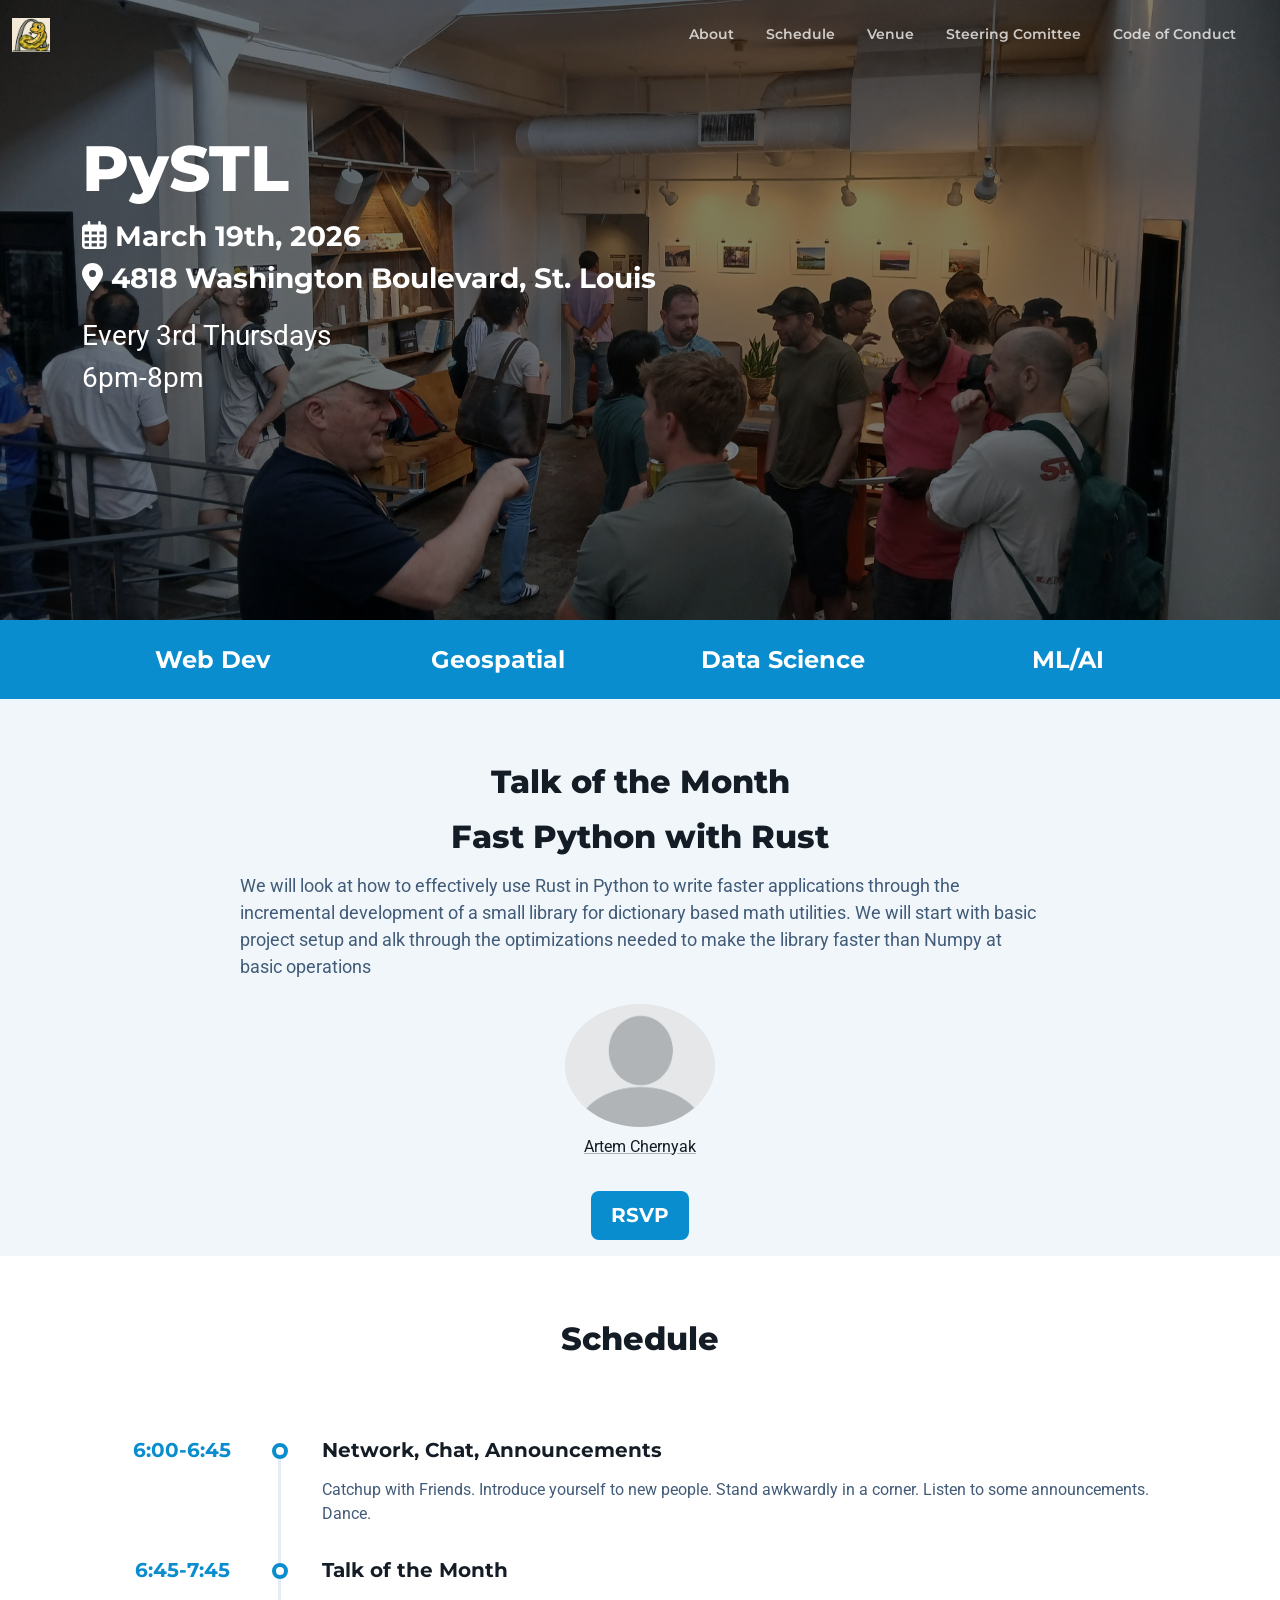
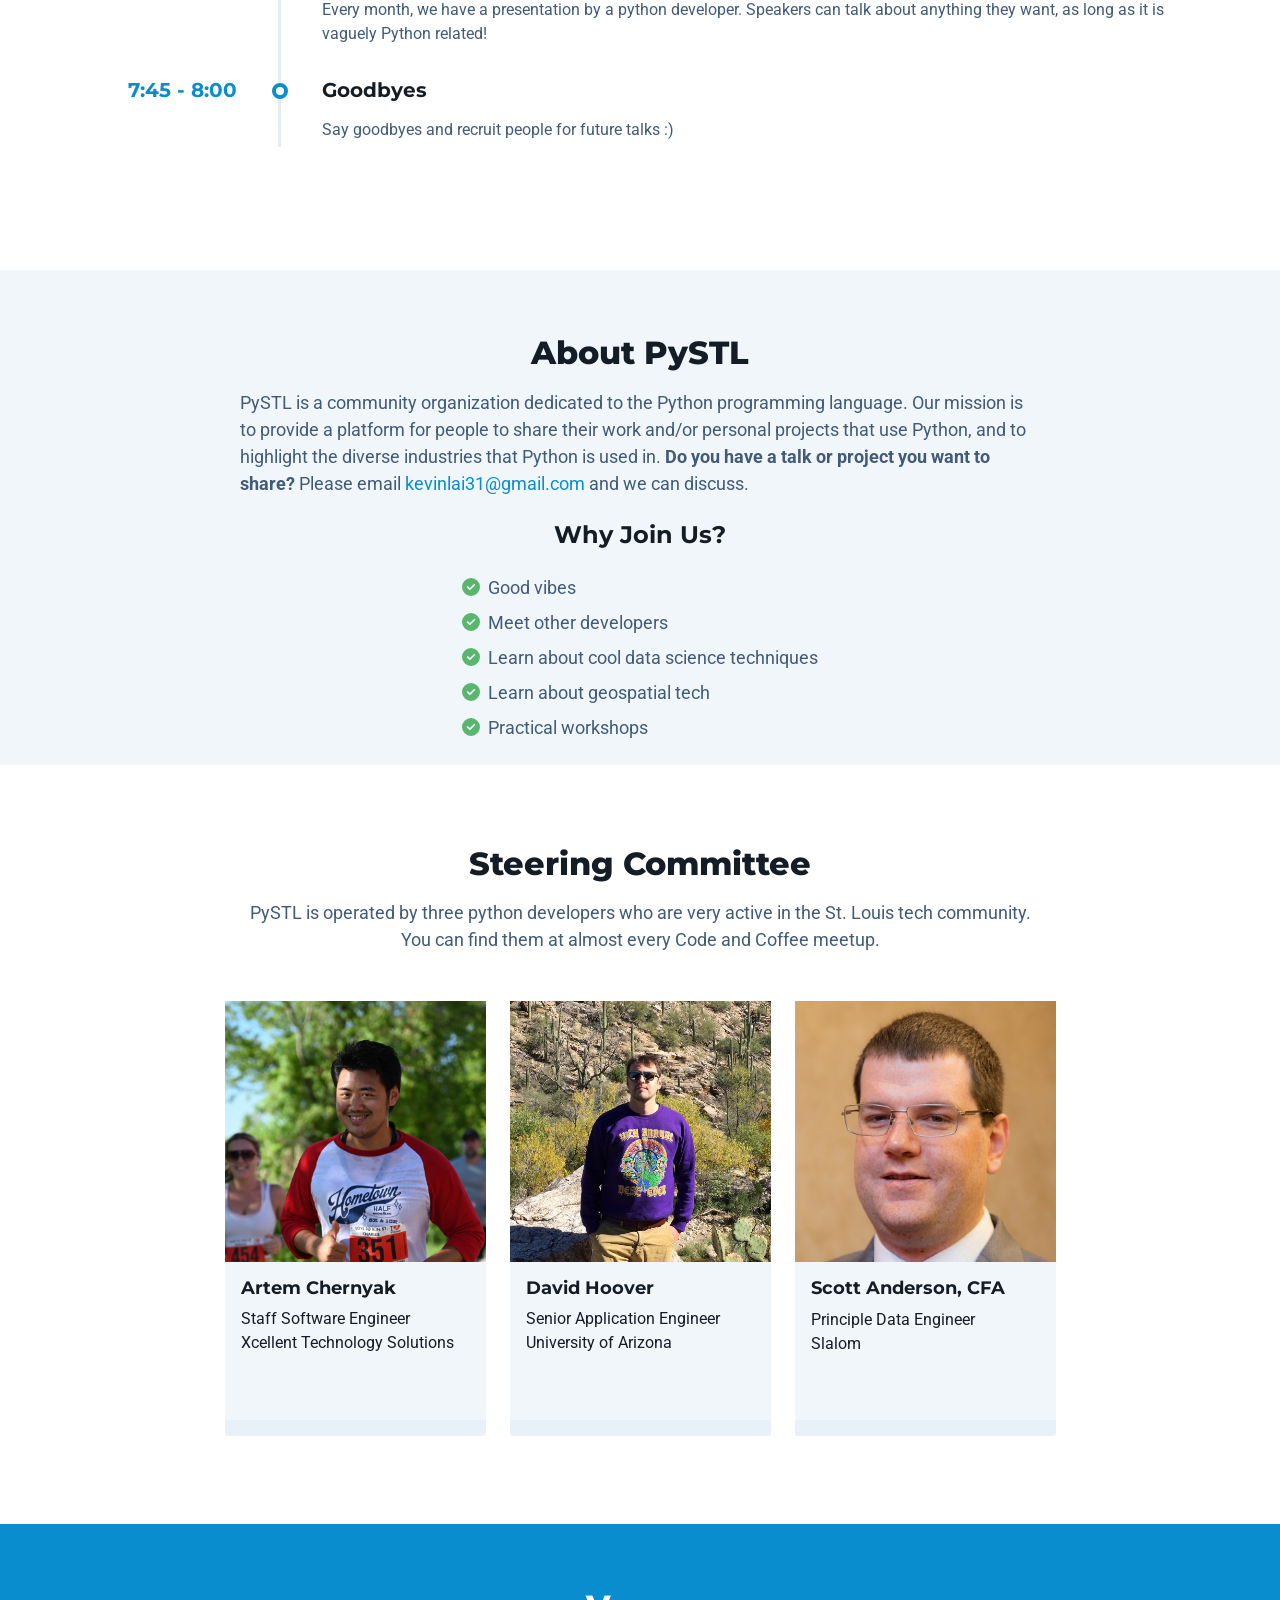
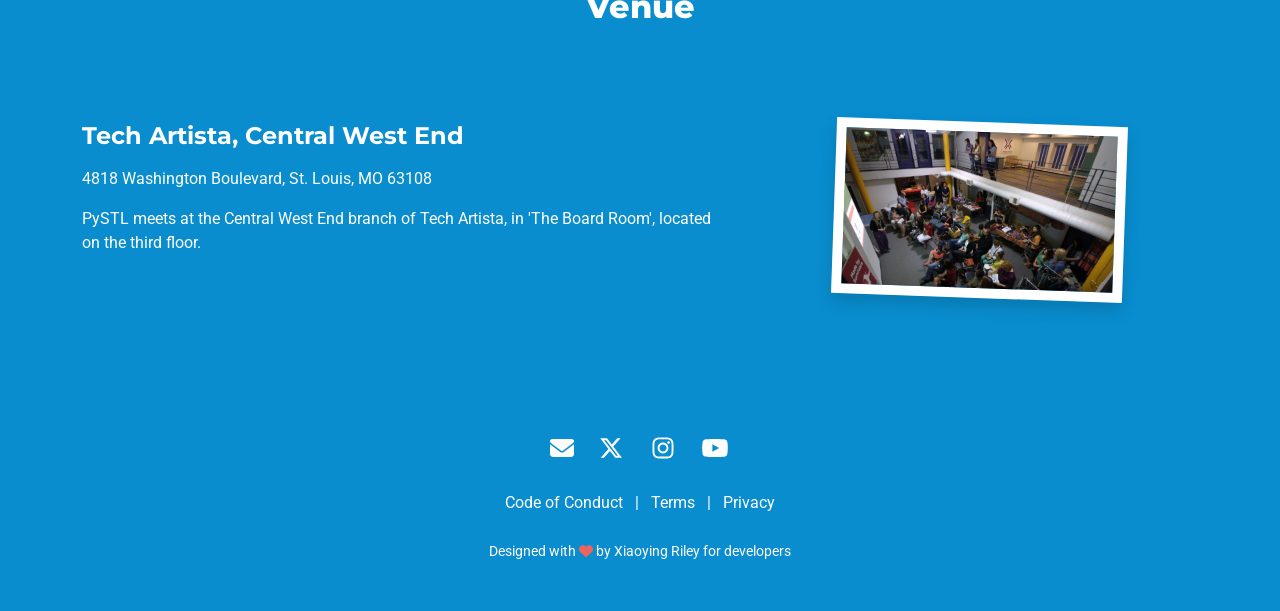
==== index.html @ 4a7fa915 "update site march 08 2026" ====
<!DOCTYPE html>
<html lang="en">

<head>
	<title>PySTL - Python Developer Meetup in St. Louis</title>

	<!-- Meta -->
	<meta charset="utf-8">
	<meta http-equiv="X-UA-Compatible" content="IE=edge">
	<meta name="viewport" content="width=device-width, initial-scale=1.0">
	<meta name="description" content="A meetup for Python Developers">
	<meta name="author" content="Kevin Lai">
	<link rel="shortcut icon" href="favicon.png">

	<!-- Google Font -->
	<link href="https://fonts.googleapis.com/css?family=Montserrat:600,700,800|Roboto:300,400,700&display=swap"
		rel="stylesheet">

	<!-- FontAwesome JS-->
	<script defer src="assets/fontawesome/js/all.min.js"></script>

	<!-- Theme CSS -->
	<link id="theme-style" rel="stylesheet" href="assets/css/theme.css">


</head>

<body>
	<header id="header" class="header fixed-top">
		<div class="branding">
			<div class="container-fluid">
				<nav class="main-nav navbar navbar-expand-lg">
					<div class="site-logo"><a class="scrollto" href="#hero-block"><img class="logo-icon"
								src="favicon.png" alt="logo"></a></div>

					<!--<div class="navbar-btn order-lg-2"><a class="btn btn-secondary" href="https://themes.3rdwavemedia.com/bootstrap-templates/startup/devconf-free-bootstrap-4-conference-template-for-tech-conferences-and-events/" target="_blank">Tickets</a></div>-->

					<button class="navbar-toggler" type="button" data-bs-toggle="collapse" data-bs-target="#navigation"
						aria-controls="navigation" aria-expanded="false" aria-label="Toggle navigation">
						<span class="navbar-toggler-icon"></span>
					</button>

					<div id="navigation" class="navbar-collapse collapse  justify-content-lg-end me-lg-3">
						<ul class="nav navbar-nav">
							<li class="nav-item"><a class="nav-link scrollto" href=	"#about-section">About</a></li>
							<li class="nav-item"><a class="nav-link scrollto" href="#schedule-section">Schedule</a></li>
							<!--<li class="nav-item"><a class="nav-link" href="./previous-talks.html">Previous Talks</a></li> -->
							<li class="nav-item"><a class="nav-link scrollto" href="#venue-section">Venue</a></li>

							<li class="nav-item"><a class="nav-link scrollto"
									href="#steering-committee-section">Steering Comittee</a></li>
							<li class="nav-item"><a class="nav-link" href="./code-of-conduct.html">Code of Conduct</a></li>
						</ul><!--//nav-->
					</div><!--//navabr-collapse-->

				</nav><!--//main-nav-->

			</div><!--//container-->
		</div><!--//branding-->
	</header><!--//header-->

	<div id="hero-block" class="hero-block">
		<div id="hero-carousel" class="hero-carousel carousel slide carousel-fade" data-ride="carousel">
			<div class="carousel-inner">
				<div class="carousel-item-1 carousel-item active">
				</div>
				<div class="carousel-item-2 carousel-item">
				</div>
				<div class="carousel-item-3 carousel-item">
				</div>
			</div>
		</div>
		<script>
			document.addEventListener("DOMContentLoaded", function () {
				function updateActiveCarouselItem() {
					var carouselItem1 = document.querySelector('#hero-carousel .carousel-item-1');
					var carouselItem2 = document.querySelector('#hero-carousel .carousel-item-2');
					var carouselItem3 = document.querySelector('#hero-carousel .carousel-item-3');

					if (window.innerWidth <= 767) {
						// On mobile, set item 2 as active and hide others
						carouselItem1.classList.remove('active');
						carouselItem2.classList.add('active');
						carouselItem3.classList.remove('active');
					} else {
						// On larger screens, set item 1 as active
						carouselItem1.classList.add('active');
						carouselItem2.classList.remove('active');
						carouselItem3.classList.remove('active');
					}
				}

				// Initialize the active item on page load
				updateActiveCarouselItem();

				// Update active item when the window is resized
				window.addEventListener('resize', function () {
					updateActiveCarouselItem();
				});
			});
		</script>
		<div class="hero-block-mask"></div>
		<div class="container">
			<div class="hero-text-block">
				<h1 class="hero-heading mb-2">PySTL</h1>
				<div class="hero-meta mb-3"><i class="far fa-calendar-alt me-2"></i>March 19th, 2026<br /><i
						class="fas fa-map-marker-alt"></i> <a style="color: white;" href="https://www.google.com/maps?q=4818+Washington+Boulevard,+St.+Louis" target="_blank">4818 Washington Boulevard, St. Louis</a></div>
				<div class="hero-intro mb-4">Every 3rd Thursdays<br>6pm-8pm</div>
				<!-- <div class="hero-cta"><a class="btn btn-primary btn-lg" href="https://themes.3rdwavemedia.com/bootstrap-templates/startup/devconf-free-bootstrap-4-conference-template-for-tech-conferences-and-events/" target="_blank">Get Tickets</a></div> -->

			</div><!--//hero-text-block-->
		</div><!--//container-->

	</div><!--//hero-block-->

	<div class="stats-block theme-bg-primary text-white py-4 text-center">
		<div class="container">
			<div class="row">
				<div class="col-6 col-md-3 text-sm">
					<div class="item">
						<div class="number" style="font-size:x-large">Web Dev</div>
					</div><!--//item-->
				</div><!--//col-->
				<div class="col-6 col-md-3">
					<div class="item">
						<div class="number" style="font-size:x-large">Geospatial</div>
					</div><!--//item-->
				</div><!--//col-->
				<div class="col-6 col-md-3">
					<div class="item">
						<div class="number" style="font-size:x-large">Data Science</div>
					</div><!--//item-->
				</div><!--//col-->
				<div class="col-6 col-md-3">
					<div class="item">
						<div class="number" style="font-size:x-large">ML/AI</div>
					</div><!--//item-->
				</div><!--//col-->
			</div>
		</div><!--//container-->
	</div><!--//stats-block-->

	<section id="talk-section" class="about-section section theme-bg-light">
		<div class="container">
			<h4 class="section-heading text-center mb-3">Talk of the Month</h4>
			<h3 class="section-heading text-center mb-3">Fast Python with Rust</h3>

			<div class="section-intro single-col-max mx-auto mb-4">
				We will look at how to effectively use Rust in Python to write faster applications through the incremental development of a small library for dictionary based math utilities. We will start with basic project setup and alk through the optimizations needed to make the library faster than Numpy at basic operations
			</div>
			<div class="benefits-list text-center mb-3">
				<div class="profile">
					<a href="#modal-speaker-1" data-bs-toggle="modal" data-bs-target="#modal-speaker-1">
						<img class="profile-image rounded-circle mb-2" src="assets/images/speakers/no_picture.png"
							alt="" style="width: 150px; height: auto;">
						<div class="name"><a class="theme-link" href="#modal-speaker-1" data-bs-toggle="modal"
								data-bs-target="#modal-speaker-1">Artem Chernyak</a>
						</div>
				</div>
			</div><!--//benefits-list-->

		</div><!--//container-->
		<div class="speakers-cta text-center py-3"><a class="btn btn-primary btn-lg"
				href="https://www.meetup.com/meetup-group-wloqgdon/events/313705609/"
				target="_blank">RSVP</a>
		</div>
		<div style="display:none" class="media-block theme-bg-primary py-5">
			<div class="container">
				<h4 class="text-white text-center mb-3">Previously</h4>
				<div class="section-intro text-center single-col-max mx-auto text-white mb-5">Conference videos and
					images from previous years is a great way to show people what to expect at the conference and entice
					them to join. You can host more media content on YouTube, Flickr or Instagram and link out to them
					in this section.</div>
				<div class="row gx-md-5">
					<div class="col-12 col-md-6 mb-3">
						<div class="ratio ratio-16x9">
							<iframe src="https://www.youtube.com/embed/stjniziaxy4"
								allow="accelerometer; autoplay; encrypted-media; gyroscope; picture-in-picture"
								allowfullscreen></iframe>
						</div><!--//embed-responsive -->
					</div><!--//col-->
					<div class="col-12 col-md-6 mb-md-5">
						<div class="ratio ratio-16x9">
							<iframe src="https://www.youtube.com/embed/NPYqnGNO_zw"
								allow="accelerometer; autoplay; encrypted-media; gyroscope; picture-in-picture"
								allowfullscreen></iframe>
						</div><!--//embed-responsive -->
					</div><!--//col-->
				</div><!--//row-->
			</div><!--//container-->
		</div><!--//media-block-->
	</section><!--//about-section-->

	<section id="schedule-section" class="schedule-section section">
		<div class="container">
			<h3 class="section-heading text-center mb-5">Schedule</h3>

			<!-- Nav tabs -->
			<ul style="display:none" class="schedule-nav nav nav-pills nav-fill" id="myTab" role="tablist">
				<li class="nav-item me-2">
					<a class="nav-link active" id="tab-1" data-bs-toggle="tab" href="#tab-1-content" role="tab"
						aria-controls="tab-1-content" aria-selected="true">
						<span class="heading">Day 1</span>
						<span class="meta">(Wed 12, Oct)</span>
					</a>
				</li>
				<li class="nav-item me-2">
					<a class="nav-link" id="tab-2" data-bs-toggle="tab" href="#tab-2-content" role="tab"
						aria-controls="tab-2-content" aria-selected="false">
						<span class="heading">Day 2</span>
						<span class="meta">(Thu 13, Oct)</span>
					</a>
				</li>
				<li class="nav-item">
					<a class="nav-link" id="tab-3" data-bs-toggle="tab" href="#tab-3-content" role="tab"
						aria-controls="tab-3-content" aria-selected="false">
						<span class="heading">Day 3</span>
						<span class="meta">(Fri 14, Oct)</span>
					</a>
				</li>
			</ul>

			<!-- Tab panes -->
			<div class="schedule-tab-content tab-content">
				<div class="tab-pane active" id="tab-1-content" role="tabpanel" aria-labelledby="tab-1">
					<div class="item item-talk">
						<div class="meta">
							<h4 class="time mb-3">6:00-6:45</h4>

						</div><!--//meta-->
						<div class="content">
							<h3 class="title mb-3">Network, Chat, Announcements</h3>
							<div class="desc">Catchup with Friends. Introduce yourself to new people. Stand awkwardly in
								a corner. Listen to some announcements. Dance.</div>
						</div><!--//content-->
					</div><!--//item-->
					<div class="item item-talk">
						<div class="meta">
							<h4 class="time mb-3">6:45-7:45</h4>



						</div><!--//meta-->
						<div class="content">
							<h3 class="title mb-3">Talk of the Month</h3>
							<p>
								Every month, we have a presentation by a python developer. Speakers can talk about
								anything they want, as long as it is vaguely Python related!
							</p>
							<div class="desc">
							</div>
						</div><!--//content-->
					</div><!--//item-->

					<div class="item item-other">
						<div class="meta">
							<h4 class="time mb-3">7:45 - 8:00</h4>
						</div><!--//meta-->
						<div class="content">
							<h3 class="title mb-3">Goodbyes</h3>
							<!--<div class="location mb-3"><i class="fas fa-map-marker-alt me-2"></i>Room A5</div> -->
							Say goodbyes and recruit people for future talks :)
							<div class="desc"></div>
						</div><!--//content-->
					</div><!--//item-->
					<div style="display:none" class="item item-talk">
						<div class="meta">
							<h4 class="time mb-3">10:30 - 11:00</h4>
							<div class="profile">
								<a href="#modal-speaker-1" data-bs-toggle="modal" data-bs-target="#modal-speaker-1"><img
										class="profile-image rounded-circle  mb-2"
										src="assets/images/speakers/speaker-3.jpg" alt=""></a>
								<div class="name"><a class="theme-link" href="#modal-speaker-1" data-bs-toggle="modal"
										data-bs-target="#modal-speaker-1">Tim Doe</a></div>
							</div><!--//profile-->
						</div><!--//meta-->
						<div class="content">
							<h3 class="title mb-3">Progressive Web Apps with React.js</h3>
							<div class="location mb-3"><i class="fas fa-map-marker-alt me-2"></i>Conference Room A</div>
							<div class="desc">Talk's summary goes here. <strong>You can hook up the speaker profile
									image/name on the left with his or her bio modal window</strong>. Lorem ipsum dolor
								sit amet, consectetur adipiscing elit. Fusce quis ornare nibh, pulvinar posuere justo.
								Aenean laoreet nunc a eleifend lacinia. Phasellus dignissim augue at consectetur
								ullamcorper. </div>
						</div><!--//content-->
					</div><!--//item-->


				</div><!--//tab-1-content-->

			</div><!--//container-->
	</section><!--//schedule-section-->
	<section id="about-section" class="about-section section theme-bg-light">
		<div class="container">
			<h3 class="section-heading text-center mb-3">About PySTL</h3>
			<div class="section-intro single-col-max mx-auto mb-4">
				PySTL is a community organization dedicated to the Python programming language. Our mission is to
				provide a platform for people to share their work and/or personal projects that use Python, and to
				highlight the diverse industries that Python is used in.
				<strong>Do you have a talk or project you want to share?</strong>
				Please email <a href="kevinlai31@gmail.com">kevinlai31@gmail.com</a> and we can discuss.
			</div>
			<div class="benefits-list text-center mb-3">
				<h4 class="text-center mb-4">Why Join Us?</h4>
				<ul class="list-unstyled text-start d-inline-block">
					<li><i class="fas fa-check-circle me-2"></i>Good vibes</li>
					<li><i class="fas fa-check-circle me-2"></i>Meet other developers</li>
					<li><i class="fas fa-check-circle me-2"></i>Learn about cool data science techniques</li>
					<li><i class="fas fa-check-circle me-2"></i>Learn about geospatial tech</li>
					<li><i class="fas fa-check-circle me-2"></i>Practical workshops</li>
				</ul>
			</div><!--//benefits-list-->
		</div><!--//container-->

		<div style="display:none" class="media-block theme-bg-primary py-5">
			<div class="container">
				<h4 class="text-white text-center mb-3">Previously</h4>
				<div class="section-intro text-center single-col-max mx-auto text-white mb-5">Conference videos and
					images from previous years is a great way to show people what to expect at the conference and entice
					them to join. You can host more media content on YouTube, Flickr or Instagram and link out to them
					in this section.</div>
				<div class="row gx-md-5">
					<div class="col-12 col-md-6 mb-3">
						<div class="ratio ratio-16x9">
							<iframe src="https://www.youtube.com/embed/stjniziaxy4"
								allow="accelerometer; autoplay; encrypted-media; gyroscope; picture-in-picture"
								allowfullscreen></iframe>
						</div><!--//embed-responsive -->
					</div><!--//col-->
					<div class="col-12 col-md-6 mb-md-5">
						<div class="ratio ratio-16x9">
							<iframe src="https://www.youtube.com/embed/NPYqnGNO_zw"
								allow="accelerometer; autoplay; encrypted-media; gyroscope; picture-in-picture"
								allowfullscreen></iframe>
						</div><!--//embed-responsive -->
					</div><!--//col-->
				</div><!--//row-->
			</div><!--//container-->
		</div><!--//media-block-->
	</section><!--//about-section-->


	<section id="steering-committee-section" class="speakers-section section">
		<div class="container">
			<h3 class="section-heading text-center mb-3">Steering Committee</h3>
			<div class="section-intro text-center single-col-max mx-auto mb-5">PySTL is operated by three python
				developers who are very active in the St. Louis tech community. You can find them at almost every Code
				and Coffee meetup.</div>
			<div class="row justify-content-center">
				<div class="col-6 col-lg-3 mb-4">
					<div class="card rounded-0">
						<a href="https://www.linkedin.com/in/kevinlai31/"><img
								src="assets/images/speakers/kevin-profile.jpg" class="card-img-top rounded-0"
								alt=""></a>
						<div class="card-body">
							<h5 class="card-title mb-2">Artem Chernyak</h5>
							<div class="card-text mb-3">
								<div class="meta">Staff Software Engineer </div>
								<div class="meta">Xcellent Technology Solutions</div>
							</div><!--//card-text-->

						</div><!--//card-->
						<div class="card-footer text-muted">
							<ul style="display: none" class="social-list list-inline mb-0">
								<li class="list-inline-item"><a href="#"><i
											class="fa-brands fa-x-twitter fa-fw"></i></a></li>
								<li class="list-inline-item"><a href="#"><i
											class="fa-brands fa-linkedin-in fa-fw"></i></a></li>
								<li class="list-inline-item"><a href="#"><i class="fa-brands fa-github fa-fw"></i></a>
								</li>
							</ul><!--//social-list-->
						</div>
					</div><!--//card-->
				</div><!--//col-->
				<div class="col-6 col-lg-3 mb-4">
					<div class="card rounded-0">
						<a href="https://www.linkedin.com/in/david-hoover-00b7ba52/"><img
								src="assets/images/speakers/DavidHoover.jpg" class="card-img-top rounded-0" alt=""></a>
						<div class="card-body">
							<h5 class="card-title mb-2">David Hoover</h5>
							<div class="card-text mb-3">
								<div class="meta">Senior Application Engineer</div>
								<div class="meta">University of Arizona</div>
							</div><!--//card-text-->
							<a style="display: none" href="#modal-speaker-1" data-bs-toggle="modal"
								data-bs-target="#modal-speaker-1">Read
								more &rarr;</a>
						</div><!--//card-->
						<div class="card-footer text-muted">
							<ul style="display: none" class="social-list list-inline mb-0">
								<li class="list-inline-item"><a href="#"><i
											class="fa-brands fa-x-twitter fa-fw"></i></a></li>
								<li class="list-inline-item"><a href="#"><i
											class="fa-brands fa-linkedin-in fa-fw"></i></a></li>
								<li class="list-inline-item"><a href="#"><i class="fa-brands fa-github fa-fw"></i></a>
								</li>
							</ul><!--//social-list-->
						</div>
					</div><!--//card-->
				</div><!--//col-->
				<div class="col-6 col-lg-3 mb-4">
					<div class="card rounded-0">
						<a href="https://www.linkedin.com/in/scott-anderson-cfa/"><img
								src="assets/images/speakers/ScottAnderson.jpg" class="card-img-top rounded-0"
								alt=""></a>
						<div class="card-body">
							<h5 class="card-title mb-2">Scott Anderson, CFA</h5>
							<div class="card-text mb-3">
								<div class="meta">Principle Data Engineer</div>
								<div class="meta">Slalom</div>
							</div><!--//card-text-->
							<a style="display: none" href="#modal-speaker-1" data-bs-toggle="modal"
								data-bs-target="#modal-speaker-1">Read
								more &rarr;</a>
						</div><!--//card-->
						<div class="card-footer text-muted">

						</div>
					</div><!--//card-->
				</div><!--//col-->
			</div><!--//row-->

		</div><!--//container-->

	</section><!--//speakers-section-->
	<section id="venue-section" class="venue-section section  theme-bg-primary text-white">
		<div class="container">
			<h3 class="section-heading text-center mb-5 text-white">Venue</h3>
			<div class="row gx-5 py-lg-5">
				<div class="col-12 col-lg-7 h-100">
					<div class="desc">
						<h4 class="text-white mb-3">Tech Artista, Central West End</h4>
						<p>4818 Washington Boulevard, St. Louis, MO 63108</p>

						<p>PySTL meets at the Central West End branch of Tech Artista, in 'The Board Room', located on
							the third floor.</p>
					</div><!--//desc-->
				</div><!--//col-->
				<div class="col-12 col-xl-3 col-lg-4 offset-lg-1 position-relative h-100 mt-5 mt-lg-0">
					<div class="figures-holder">
						<div class="figure figure-2"><img class="shadow" src="assets/images/TechArtista.jpg" alt="">
						</div>
					</div><!--//figures-holder-->
				</div><!--//col-->
			</div><!--//row-->
		</div><!--//container-->
	</section><!--//venue-section-->


	<footer class="footer py-5 theme-bg-primary">
		<div class="container text-center">

			<ul class="social-list list-inline mb-4">
				<li class="list-inline-item me-3"><a href="#"><i class="fas fa-envelope"></i></a></li>
				<li class="list-inline-item me-3"><a href="#"><i class="fa-brands fa-x-twitter fa-fw"></i></a></li>
				<li class="list-inline-item me-3"><a href="#"><i class="fa-brands fa-instagram fa-fw"></i></a></li>
				<li class="list-inline-item me-0"><a href="#"><i class="fa-brands fa-youtube fa-fw"></i></a></li>
			</ul><!--//social-list-->


			<ul class="footer-links list-inline mx-auto mb-4">
				<li class="list-inline-item"><a href="./code-of-conduct.html">Code of Conduct</a></li>
				<li class="list-inline-item">|</li>
				<li class="list-inline-item"><a href="#">Terms</a></li>
				<li class="list-inline-item">|</li>
				<li class="list-inline-item me-0"><a href="#">Privacy</a></li>
			</ul><!--//footer-link-->

			<!--/* This template is free as long as you keep the footer attribution link. If you'd like to use the template without the attribution link, you can buy the commercial license via our website: themes.3rdwavemedia.com Thank you for your support. :) */-->
			<small class="copyright">Designed with <i class="fas fa-heart" style="color: #EC645E;"></i> by <a
					href="http://themes.3rdwavemedia.com" target="_blank">Xiaoying Riley</a> for developers</small>

		</div><!--//container-->
	</footer>

	<!-- Modal Speaker -->
	<div class="modal modal-speaker modal-speaker-1" id="modal-speaker-1" tabindex="-1" role="dialog"
		aria-labelledby="speaker-1-ModalLabel" aria-hidden="true">
		<div class="modal-dialog">
			<div class="modal-content">
				<div class="modal-header">
					<button type="button" class="btn-close" data-bs-dismiss="modal" aria-hidden="true">&times;</button>
					<h4 id="speaker-1-ModalLabel" class="modal-title sr-only">David Hoover</h4>
				</div>
				<div class="modal-body p-0">
					<div class="theme-bg-light p-5">
						<div class="row">
							<div class="col-12 col-md-auto text-center">
								<img class="profile-image mb-3 mb-md-0 me-md-4 rounded-circle mx-auto"
									src="assets/images/speakers/no_picture.png" alt="" />
							</div>
							<div class="col text-center text-md-start mx-auto">
								<h2 class="name mb-2">Artem Chernyak</h2>
								<div class="meta">Staff Software Engineer</div>
								<div class="meta mb-2">Horizon Investments</div>
								<ul class="social-list list-inline mb-0">
									<li class="list-inline-item"><a
											href="https://www.linkedin.com/in/achernyak/"><i
												class="fa-brands fa-linkedin-in fa-fw"></i></a></li>
								</ul><!--//social-list-->
							</div><!--//col-->
						</div><!--//row-->
					</div>
					<div class="desc p-4 p-lg-5">
						<p>Artem Chernyak is a Staff Software Engineer at Horizon Investments</p>
					</div>
				</div><!--//modal-body-->
			</div><!--//modal-content-->
		</div><!--//modal-dialog-->
	</div><!--//modal-->

	<!-- Javascript -->
	<script src="assets/plugins/popper.min.js"></script>
	<script src="assets/plugins/bootstrap/js/bootstrap.min.js"></script>
	<script src="assets/plugins/smoothscroll.min.js"></script>
	<script src="assets/plugins/gumshoe/gumshoe.polyfills.min.js"></script>
	<script src="assets/js/main.js"></script>

</body>

</html>
---- assets/css/theme.css ----
@charset "UTF-8";
/*************************** Theme Colours****************************/
/*************************** Variables Section. *****************************/
/* Override BS5 sass color */
/*************************** Import Bootstrap  *****************************/
/*!
 * Bootstrap  v5.3.3 (https://getbootstrap.com/)
 * Copyright 2011-2024 The Bootstrap Authors
 * Licensed under MIT (https://github.com/twbs/bootstrap/blob/main/LICENSE)
 */
:root,
[data-bs-theme=light] {
  --bs-blue: #0d6efd;
  --bs-indigo: #6610f2;
  --bs-purple: #6f42c1;
  --bs-pink: #d63384;
  --bs-red: #dc3545;
  --bs-orange: #fd7e14;
  --bs-yellow: #ffc107;
  --bs-green: #198754;
  --bs-teal: #20c997;
  --bs-cyan: #0dcaf0;
  --bs-black: #000;
  --bs-white: #fff;
  --bs-gray: rgb(143.0263157895, 167.2368421053, 194.4736842105);
  --bs-gray-dark: rgb(82.6315789474, 115.6842105263, 152.8684210526);
  --bs-gray-100: white;
  --bs-gray-200: rgb(225.7894736842, 232.1052631579, 239.2105263158);
  --bs-gray-300: rgb(209.2368421053, 219.1315789474, 230.2631578947);
  --bs-gray-400: rgb(192.6842105263, 206.1578947368, 221.3157894737);
  --bs-gray-500: rgb(176.1315789474, 193.1842105263, 212.3684210526);
  --bs-gray-600: rgb(143.0263157895, 167.2368421053, 194.4736842105);
  --bs-gray-700: rgb(109.9210526316, 141.2894736842, 176.5789473684);
  --bs-gray-800: rgb(82.6315789474, 115.6842105263, 152.8684210526);
  --bs-gray-900: #141c25;
  --bs-primary: #098dcf;
  --bs-secondary: rgb(64.7368421053, 90.6315789474, 119.7631578947);
  --bs-success: #198754;
  --bs-info: #0dcaf0;
  --bs-warning: #ffc107;
  --bs-danger: #dc3545;
  --bs-light: white;
  --bs-dark: #141c25;
  --bs-primary-rgb: 9, 141, 207;
  --bs-secondary-rgb: 65, 91, 120;
  --bs-success-rgb: 25, 135, 84;
  --bs-info-rgb: 13, 202, 240;
  --bs-warning-rgb: 255, 193, 7;
  --bs-danger-rgb: 220, 53, 69;
  --bs-light-rgb: 255, 255, 255;
  --bs-dark-rgb: 20, 28, 37;
  --bs-primary-text-emphasis: rgb(3.6, 56.4, 82.8);
  --bs-secondary-text-emphasis: rgb(25.8947368421, 36.2526315789, 47.9052631579);
  --bs-success-text-emphasis: rgb(10, 54, 33.6);
  --bs-info-text-emphasis: rgb(5.2, 80.8, 96);
  --bs-warning-text-emphasis: rgb(102, 77.2, 2.8);
  --bs-danger-text-emphasis: rgb(88, 21.2, 27.6);
  --bs-light-text-emphasis: rgb(109.9210526316, 141.2894736842, 176.5789473684);
  --bs-dark-text-emphasis: rgb(109.9210526316, 141.2894736842, 176.5789473684);
  --bs-primary-bg-subtle: rgb(205.8, 232.2, 245.4);
  --bs-secondary-bg-subtle: rgb(216.9473684211, 222.1263157895, 227.9526315789);
  --bs-success-bg-subtle: rgb(209, 231, 220.8);
  --bs-info-bg-subtle: rgb(206.6, 244.4, 252);
  --bs-warning-bg-subtle: rgb(255, 242.6, 205.4);
  --bs-danger-bg-subtle: rgb(248, 214.6, 217.8);
  --bs-light-bg-subtle: white;
  --bs-dark-bg-subtle: rgb(192.6842105263, 206.1578947368, 221.3157894737);
  --bs-primary-border-subtle: rgb(156.6, 209.4, 235.8);
  --bs-secondary-border-subtle: rgb(178.8947368421, 189.2526315789, 200.9052631579);
  --bs-success-border-subtle: rgb(163, 207, 186.6);
  --bs-info-border-subtle: rgb(158.2, 233.8, 249);
  --bs-warning-border-subtle: rgb(255, 230.2, 155.8);
  --bs-danger-border-subtle: rgb(241, 174.2, 180.6);
  --bs-light-border-subtle: rgb(225.7894736842, 232.1052631579, 239.2105263158);
  --bs-dark-border-subtle: rgb(176.1315789474, 193.1842105263, 212.3684210526);
  --bs-white-rgb: 255, 255, 255;
  --bs-black-rgb: 0, 0, 0;
  --bs-font-sans-serif: system-ui, -apple-system, "Segoe UI", Roboto, "Helvetica Neue", "Noto Sans", "Liberation Sans", Arial, sans-serif, "Apple Color Emoji", "Segoe UI Emoji", "Segoe UI Symbol", "Noto Color Emoji";
  --bs-font-monospace: SFMono-Regular, Menlo, Monaco, Consolas, "Liberation Mono", "Courier New", monospace;
  --bs-gradient: linear-gradient(180deg, rgba(255, 255, 255, 0.15), rgba(255, 255, 255, 0));
  --bs-body-font-family: var(--bs-font-sans-serif);
  --bs-body-font-size: 1rem;
  --bs-body-font-weight: 400;
  --bs-body-line-height: 1.5;
  --bs-body-color: #141c25;
  --bs-body-color-rgb: 20, 28, 37;
  --bs-body-bg: #fff;
  --bs-body-bg-rgb: 255, 255, 255;
  --bs-emphasis-color: #000;
  --bs-emphasis-color-rgb: 0, 0, 0;
  --bs-secondary-color: rgba(20, 28, 37, 0.75);
  --bs-secondary-color-rgb: 20, 28, 37;
  --bs-secondary-bg: rgb(225.7894736842, 232.1052631579, 239.2105263158);
  --bs-secondary-bg-rgb: 226, 232, 239;
  --bs-tertiary-color: rgba(20, 28, 37, 0.5);
  --bs-tertiary-color-rgb: 20, 28, 37;
  --bs-tertiary-bg: white;
  --bs-tertiary-bg-rgb: 255, 255, 255;
  --bs-heading-color: inherit;
  --bs-link-color: #098dcf;
  --bs-link-color-rgb: 9, 141, 207;
  --bs-link-decoration: underline;
  --bs-link-hover-color: rgb(7.2, 112.8, 165.6);
  --bs-link-hover-color-rgb: 7, 113, 166;
  --bs-code-color: #d63384;
  --bs-highlight-color: #141c25;
  --bs-highlight-bg: rgb(255, 242.6, 205.4);
  --bs-border-width: 1px;
  --bs-border-style: solid;
  --bs-border-color: rgb(209.2368421053, 219.1315789474, 230.2631578947);
  --bs-border-color-translucent: rgba(0, 0, 0, 0.175);
  --bs-border-radius: 0.375rem;
  --bs-border-radius-sm: 0.25rem;
  --bs-border-radius-lg: 0.5rem;
  --bs-border-radius-xl: 1rem;
  --bs-border-radius-xxl: 2rem;
  --bs-border-radius-2xl: var(--bs-border-radius-xxl);
  --bs-border-radius-pill: 50rem;
  --bs-box-shadow: 0 0.5rem 1rem rgba(0, 0, 0, 0.15);
  --bs-box-shadow-sm: 0 0.125rem 0.25rem rgba(0, 0, 0, 0.075);
  --bs-box-shadow-lg: 0 1rem 3rem rgba(0, 0, 0, 0.175);
  --bs-box-shadow-inset: inset 0 1px 2px rgba(0, 0, 0, 0.075);
  --bs-focus-ring-width: 0.25rem;
  --bs-focus-ring-opacity: 0.25;
  --bs-focus-ring-color: rgba(9, 141, 207, 0.25);
  --bs-form-valid-color: #198754;
  --bs-form-valid-border-color: #198754;
  --bs-form-invalid-color: #dc3545;
  --bs-form-invalid-border-color: #dc3545;
}

[data-bs-theme=dark] {
  color-scheme: dark;
  --bs-body-color: rgb(209.2368421053, 219.1315789474, 230.2631578947);
  --bs-body-color-rgb: 209, 219, 230;
  --bs-body-bg: #141c25;
  --bs-body-bg-rgb: 20, 28, 37;
  --bs-emphasis-color: #fff;
  --bs-emphasis-color-rgb: 255, 255, 255;
  --bs-secondary-color: rgba(209.2368421053, 219.1315789474, 230.2631578947, 0.75);
  --bs-secondary-color-rgb: 209, 219, 230;
  --bs-secondary-bg: rgb(82.6315789474, 115.6842105263, 152.8684210526);
  --bs-secondary-bg-rgb: 83, 116, 153;
  --bs-tertiary-color: rgba(209.2368421053, 219.1315789474, 230.2631578947, 0.5);
  --bs-tertiary-color-rgb: 209, 219, 230;
  --bs-tertiary-bg: rgb(51.3157894737, 71.8421052632, 94.9342105263);
  --bs-tertiary-bg-rgb: 51, 72, 95;
  --bs-primary-text-emphasis: rgb(107.4, 186.6, 226.2);
  --bs-secondary-text-emphasis: rgb(140.8421052632, 156.3789473684, 173.8578947368);
  --bs-success-text-emphasis: rgb(117, 183, 152.4);
  --bs-info-text-emphasis: rgb(109.8, 223.2, 246);
  --bs-warning-text-emphasis: rgb(255, 217.8, 106.2);
  --bs-danger-text-emphasis: rgb(234, 133.8, 143.4);
  --bs-light-text-emphasis: white;
  --bs-dark-text-emphasis: rgb(209.2368421053, 219.1315789474, 230.2631578947);
  --bs-primary-bg-subtle: rgb(1.8, 28.2, 41.4);
  --bs-secondary-bg-subtle: rgb(12.9473684211, 18.1263157895, 23.9526315789);
  --bs-success-bg-subtle: rgb(5, 27, 16.8);
  --bs-info-bg-subtle: rgb(2.6, 40.4, 48);
  --bs-warning-bg-subtle: rgb(51, 38.6, 1.4);
  --bs-danger-bg-subtle: rgb(44, 10.6, 13.8);
  --bs-light-bg-subtle: rgb(82.6315789474, 115.6842105263, 152.8684210526);
  --bs-dark-bg-subtle: rgb(41.3157894737, 57.8421052632, 76.4342105263);
  --bs-primary-border-subtle: rgb(5.4, 84.6, 124.2);
  --bs-secondary-border-subtle: rgb(38.8421052632, 54.3789473684, 71.8578947368);
  --bs-success-border-subtle: rgb(15, 81, 50.4);
  --bs-info-border-subtle: rgb(7.8, 121.2, 144);
  --bs-warning-border-subtle: rgb(153, 115.8, 4.2);
  --bs-danger-border-subtle: rgb(132, 31.8, 41.4);
  --bs-light-border-subtle: rgb(109.9210526316, 141.2894736842, 176.5789473684);
  --bs-dark-border-subtle: rgb(82.6315789474, 115.6842105263, 152.8684210526);
  --bs-heading-color: inherit;
  --bs-link-color: rgb(107.4, 186.6, 226.2);
  --bs-link-hover-color: rgb(136.92, 200.28, 231.96);
  --bs-link-color-rgb: 107, 187, 226;
  --bs-link-hover-color-rgb: 137, 200, 232;
  --bs-code-color: rgb(230.4, 132.6, 181.2);
  --bs-highlight-color: rgb(209.2368421053, 219.1315789474, 230.2631578947);
  --bs-highlight-bg: rgb(102, 77.2, 2.8);
  --bs-border-color: rgb(109.9210526316, 141.2894736842, 176.5789473684);
  --bs-border-color-translucent: rgba(255, 255, 255, 0.15);
  --bs-form-valid-color: rgb(117, 183, 152.4);
  --bs-form-valid-border-color: rgb(117, 183, 152.4);
  --bs-form-invalid-color: rgb(234, 133.8, 143.4);
  --bs-form-invalid-border-color: rgb(234, 133.8, 143.4);
}

*,
*::before,
*::after {
  box-sizing: border-box;
}

@media (prefers-reduced-motion: no-preference) {
  :root {
    scroll-behavior: smooth;
  }
}

body {
  margin: 0;
  font-family: var(--bs-body-font-family);
  font-size: var(--bs-body-font-size);
  font-weight: var(--bs-body-font-weight);
  line-height: var(--bs-body-line-height);
  color: var(--bs-body-color);
  text-align: var(--bs-body-text-align);
  background-color: var(--bs-body-bg);
  -webkit-text-size-adjust: 100%;
  -webkit-tap-highlight-color: rgba(0, 0, 0, 0);
}

hr {
  margin: 1rem 0;
  color: inherit;
  border: 0;
  border-top: var(--bs-border-width) solid;
  opacity: 0.25;
}

h6, .h6, h5, .h5, h4, .h4, h3, .h3, h2, .h2, h1, .h1 {
  margin-top: 0;
  margin-bottom: 0.5rem;
  font-weight: 500;
  line-height: 1.2;
  color: var(--bs-heading-color);
}

h1, .h1 {
  font-size: calc(1.375rem + 1.5vw);
}
@media (min-width: 1200px) {
  h1, .h1 {
    font-size: 2.5rem;
  }
}

h2, .h2 {
  font-size: calc(1.325rem + 0.9vw);
}
@media (min-width: 1200px) {
  h2, .h2 {
    font-size: 2rem;
  }
}

h3, .h3 {
  font-size: calc(1.3rem + 0.6vw);
}
@media (min-width: 1200px) {
  h3, .h3 {
    font-size: 1.75rem;
  }
}

h4, .h4 {
  font-size: calc(1.275rem + 0.3vw);
}
@media (min-width: 1200px) {
  h4, .h4 {
    font-size: 1.5rem;
  }
}

h5, .h5 {
  font-size: 1.25rem;
}

h6, .h6 {
  font-size: 1rem;
}

p {
  margin-top: 0;
  margin-bottom: 1rem;
}

abbr[title] {
  text-decoration: underline dotted;
  cursor: help;
  text-decoration-skip-ink: none;
}

address {
  margin-bottom: 1rem;
  font-style: normal;
  line-height: inherit;
}

ol,
ul {
  padding-left: 2rem;
}

ol,
ul,
dl {
  margin-top: 0;
  margin-bottom: 1rem;
}

ol ol,
ul ul,
ol ul,
ul ol {
  margin-bottom: 0;
}

dt {
  font-weight: 700;
}

dd {
  margin-bottom: 0.5rem;
  margin-left: 0;
}

blockquote {
  margin: 0 0 1rem;
}

b,
strong {
  font-weight: bolder;
}

small, .small {
  font-size: 0.875em;
}

mark, .mark {
  padding: 0.1875em;
  color: var(--bs-highlight-color);
  background-color: var(--bs-highlight-bg);
}

sub,
sup {
  position: relative;
  font-size: 0.75em;
  line-height: 0;
  vertical-align: baseline;
}

sub {
  bottom: -0.25em;
}

sup {
  top: -0.5em;
}

a {
  color: rgba(var(--bs-link-color-rgb), var(--bs-link-opacity, 1));
  text-decoration: underline;
}
a:hover {
  --bs-link-color-rgb: var(--bs-link-hover-color-rgb);
}

a:not([href]):not([class]), a:not([href]):not([class]):hover {
  color: inherit;
  text-decoration: none;
}

pre,
code,
kbd,
samp {
  font-family: var(--bs-font-monospace);
  font-size: 1em;
}

pre {
  display: block;
  margin-top: 0;
  margin-bottom: 1rem;
  overflow: auto;
  font-size: 0.875em;
}
pre code {
  font-size: inherit;
  color: inherit;
  word-break: normal;
}

code {
  font-size: 0.875em;
  color: var(--bs-code-color);
  word-wrap: break-word;
}
a > code {
  color: inherit;
}

kbd {
  padding: 0.1875rem 0.375rem;
  font-size: 0.875em;
  color: var(--bs-body-bg);
  background-color: var(--bs-body-color);
  border-radius: 0.25rem;
}
kbd kbd {
  padding: 0;
  font-size: 1em;
}

figure {
  margin: 0 0 1rem;
}

img,
svg {
  vertical-align: middle;
}

table {
  caption-side: bottom;
  border-collapse: collapse;
}

caption {
  padding-top: 0.5rem;
  padding-bottom: 0.5rem;
  color: var(--bs-secondary-color);
  text-align: left;
}

th {
  text-align: inherit;
  text-align: -webkit-match-parent;
}

thead,
tbody,
tfoot,
tr,
td,
th {
  border-color: inherit;
  border-style: solid;
  border-width: 0;
}

label {
  display: inline-block;
}

button {
  border-radius: 0;
}

button:focus:not(:focus-visible) {
  outline: 0;
}

input,
button,
select,
optgroup,
textarea {
  margin: 0;
  font-family: inherit;
  font-size: inherit;
  line-height: inherit;
}

button,
select {
  text-transform: none;
}

[role=button] {
  cursor: pointer;
}

select {
  word-wrap: normal;
}
select:disabled {
  opacity: 1;
}

[list]:not([type=date]):not([type=datetime-local]):not([type=month]):not([type=week]):not([type=time])::-webkit-calendar-picker-indicator {
  display: none !important;
}

button,
[type=button],
[type=reset],
[type=submit] {
  -webkit-appearance: button;
}
button:not(:disabled),
[type=button]:not(:disabled),
[type=reset]:not(:disabled),
[type=submit]:not(:disabled) {
  cursor: pointer;
}

::-moz-focus-inner {
  padding: 0;
  border-style: none;
}

textarea {
  resize: vertical;
}

fieldset {
  min-width: 0;
  padding: 0;
  margin: 0;
  border: 0;
}

legend {
  float: left;
  width: 100%;
  padding: 0;
  margin-bottom: 0.5rem;
  font-size: calc(1.275rem + 0.3vw);
  line-height: inherit;
}
@media (min-width: 1200px) {
  legend {
    font-size: 1.5rem;
  }
}
legend + * {
  clear: left;
}

::-webkit-datetime-edit-fields-wrapper,
::-webkit-datetime-edit-text,
::-webkit-datetime-edit-minute,
::-webkit-datetime-edit-hour-field,
::-webkit-datetime-edit-day-field,
::-webkit-datetime-edit-month-field,
::-webkit-datetime-edit-year-field {
  padding: 0;
}

::-webkit-inner-spin-button {
  height: auto;
}

[type=search] {
  -webkit-appearance: textfield;
  outline-offset: -2px;
}

/* rtl:raw:
[type="tel"],
[type="url"],
[type="email"],
[type="number"] {
  direction: ltr;
}
*/
::-webkit-search-decoration {
  -webkit-appearance: none;
}

::-webkit-color-swatch-wrapper {
  padding: 0;
}

::file-selector-button {
  font: inherit;
  -webkit-appearance: button;
}

output {
  display: inline-block;
}

iframe {
  border: 0;
}

summary {
  display: list-item;
  cursor: pointer;
}

progress {
  vertical-align: baseline;
}

[hidden] {
  display: none !important;
}

.lead {
  font-size: 1.25rem;
  font-weight: 300;
}

.display-1 {
  font-size: calc(1.625rem + 4.5vw);
  font-weight: 300;
  line-height: 1.2;
}
@media (min-width: 1200px) {
  .display-1 {
    font-size: 5rem;
  }
}

.display-2 {
  font-size: calc(1.575rem + 3.9vw);
  font-weight: 300;
  line-height: 1.2;
}
@media (min-width: 1200px) {
  .display-2 {
    font-size: 4.5rem;
  }
}

.display-3 {
  font-size: calc(1.525rem + 3.3vw);
  font-weight: 300;
  line-height: 1.2;
}
@media (min-width: 1200px) {
  .display-3 {
    font-size: 4rem;
  }
}

.display-4 {
  font-size: calc(1.475rem + 2.7vw);
  font-weight: 300;
  line-height: 1.2;
}
@media (min-width: 1200px) {
  .display-4 {
    font-size: 3.5rem;
  }
}

.display-5 {
  font-size: calc(1.425rem + 2.1vw);
  font-weight: 300;
  line-height: 1.2;
}
@media (min-width: 1200px) {
  .display-5 {
    font-size: 3rem;
  }
}

.display-6 {
  font-size: calc(1.375rem + 1.5vw);
  font-weight: 300;
  line-height: 1.2;
}
@media (min-width: 1200px) {
  .display-6 {
    font-size: 2.5rem;
  }
}

.list-unstyled {
  padding-left: 0;
  list-style: none;
}

.list-inline {
  padding-left: 0;
  list-style: none;
}

.list-inline-item {
  display: inline-block;
}
.list-inline-item:not(:last-child) {
  margin-right: 0.5rem;
}

.initialism {
  font-size: 0.875em;
  text-transform: uppercase;
}

.blockquote {
  margin-bottom: 1rem;
  font-size: 1.25rem;
}
.blockquote > :last-child {
  margin-bottom: 0;
}

.blockquote-footer {
  margin-top: -1rem;
  margin-bottom: 1rem;
  font-size: 0.875em;
  color: rgb(143.0263157895, 167.2368421053, 194.4736842105);
}
.blockquote-footer::before {
  content: "— ";
}

.img-fluid {
  max-width: 100%;
  height: auto;
}

.img-thumbnail {
  padding: 0.25rem;
  background-color: var(--bs-body-bg);
  border: var(--bs-border-width) solid var(--bs-border-color);
  border-radius: var(--bs-border-radius);
  max-width: 100%;
  height: auto;
}

.figure {
  display: inline-block;
}

.figure-img {
  margin-bottom: 0.5rem;
  line-height: 1;
}

.figure-caption {
  font-size: 0.875em;
  color: var(--bs-secondary-color);
}

.container,
.container-fluid,
.container-xxl,
.container-xl,
.container-lg,
.container-md,
.container-sm {
  --bs-gutter-x: 1.5rem;
  --bs-gutter-y: 0;
  width: 100%;
  padding-right: calc(var(--bs-gutter-x) * 0.5);
  padding-left: calc(var(--bs-gutter-x) * 0.5);
  margin-right: auto;
  margin-left: auto;
}

@media (min-width: 576px) {
  .container-sm, .container {
    max-width: 540px;
  }
}
@media (min-width: 768px) {
  .container-md, .container-sm, .container {
    max-width: 720px;
  }
}
@media (min-width: 992px) {
  .container-lg, .container-md, .container-sm, .container {
    max-width: 960px;
  }
}
@media (min-width: 1200px) {
  .container-xl, .container-lg, .container-md, .container-sm, .container {
    max-width: 1140px;
  }
}
@media (min-width: 1400px) {
  .container-xxl, .container-xl, .container-lg, .container-md, .container-sm, .container {
    max-width: 1320px;
  }
}
:root {
  --bs-breakpoint-xs: 0;
  --bs-breakpoint-sm: 576px;
  --bs-breakpoint-md: 768px;
  --bs-breakpoint-lg: 992px;
  --bs-breakpoint-xl: 1200px;
  --bs-breakpoint-xxl: 1400px;
}

.row {
  --bs-gutter-x: 1.5rem;
  --bs-gutter-y: 0;
  display: flex;
  flex-wrap: wrap;
  margin-top: calc(-1 * var(--bs-gutter-y));
  margin-right: calc(-0.5 * var(--bs-gutter-x));
  margin-left: calc(-0.5 * var(--bs-gutter-x));
}
.row > * {
  flex-shrink: 0;
  width: 100%;
  max-width: 100%;
  padding-right: calc(var(--bs-gutter-x) * 0.5);
  padding-left: calc(var(--bs-gutter-x) * 0.5);
  margin-top: var(--bs-gutter-y);
}

.col {
  flex: 1 0 0%;
}

.row-cols-auto > * {
  flex: 0 0 auto;
  width: auto;
}

.row-cols-1 > * {
  flex: 0 0 auto;
  width: 100%;
}

.row-cols-2 > * {
  flex: 0 0 auto;
  width: 50%;
}

.row-cols-3 > * {
  flex: 0 0 auto;
  width: 33.33333333%;
}

.row-cols-4 > * {
  flex: 0 0 auto;
  width: 25%;
}

.row-cols-5 > * {
  flex: 0 0 auto;
  width: 20%;
}

.row-cols-6 > * {
  flex: 0 0 auto;
  width: 16.66666667%;
}

.col-auto {
  flex: 0 0 auto;
  width: auto;
}

.col-1 {
  flex: 0 0 auto;
  width: 8.33333333%;
}

.col-2 {
  flex: 0 0 auto;
  width: 16.66666667%;
}

.col-3 {
  flex: 0 0 auto;
  width: 25%;
}

.col-4 {
  flex: 0 0 auto;
  width: 33.33333333%;
}

.col-5 {
  flex: 0 0 auto;
  width: 41.66666667%;
}

.col-6 {
  flex: 0 0 auto;
  width: 50%;
}

.col-7 {
  flex: 0 0 auto;
  width: 58.33333333%;
}

.col-8 {
  flex: 0 0 auto;
  width: 66.66666667%;
}

.col-9 {
  flex: 0 0 auto;
  width: 75%;
}

.col-10 {
  flex: 0 0 auto;
  width: 83.33333333%;
}

.col-11 {
  flex: 0 0 auto;
  width: 91.66666667%;
}

.col-12 {
  flex: 0 0 auto;
  width: 100%;
}

.offset-1 {
  margin-left: 8.33333333%;
}

.offset-2 {
  margin-left: 16.66666667%;
}

.offset-3 {
  margin-left: 25%;
}

.offset-4 {
  margin-left: 33.33333333%;
}

.offset-5 {
  margin-left: 41.66666667%;
}

.offset-6 {
  margin-left: 50%;
}

.offset-7 {
  margin-left: 58.33333333%;
}

.offset-8 {
  margin-left: 66.66666667%;
}

.offset-9 {
  margin-left: 75%;
}

.offset-10 {
  margin-left: 83.33333333%;
}

.offset-11 {
  margin-left: 91.66666667%;
}

.g-0,
.gx-0 {
  --bs-gutter-x: 0;
}

.g-0,
.gy-0 {
  --bs-gutter-y: 0;
}

.g-1,
.gx-1 {
  --bs-gutter-x: 0.25rem;
}

.g-1,
.gy-1 {
  --bs-gutter-y: 0.25rem;
}

.g-2,
.gx-2 {
  --bs-gutter-x: 0.5rem;
}

.g-2,
.gy-2 {
  --bs-gutter-y: 0.5rem;
}

.g-3,
.gx-3 {
  --bs-gutter-x: 1rem;
}

.g-3,
.gy-3 {
  --bs-gutter-y: 1rem;
}

.g-4,
.gx-4 {
  --bs-gutter-x: 1.5rem;
}

.g-4,
.gy-4 {
  --bs-gutter-y: 1.5rem;
}

.g-5,
.gx-5 {
  --bs-gutter-x: 3rem;
}

.g-5,
.gy-5 {
  --bs-gutter-y: 3rem;
}

@media (min-width: 576px) {
  .col-sm {
    flex: 1 0 0%;
  }
  .row-cols-sm-auto > * {
    flex: 0 0 auto;
    width: auto;
  }
  .row-cols-sm-1 > * {
    flex: 0 0 auto;
    width: 100%;
  }
  .row-cols-sm-2 > * {
    flex: 0 0 auto;
    width: 50%;
  }
  .row-cols-sm-3 > * {
    flex: 0 0 auto;
    width: 33.33333333%;
  }
  .row-cols-sm-4 > * {
    flex: 0 0 auto;
    width: 25%;
  }
  .row-cols-sm-5 > * {
    flex: 0 0 auto;
    width: 20%;
  }
  .row-cols-sm-6 > * {
    flex: 0 0 auto;
    width: 16.66666667%;
  }
  .col-sm-auto {
    flex: 0 0 auto;
    width: auto;
  }
  .col-sm-1 {
    flex: 0 0 auto;
    width: 8.33333333%;
  }
  .col-sm-2 {
    flex: 0 0 auto;
    width: 16.66666667%;
  }
  .col-sm-3 {
    flex: 0 0 auto;
    width: 25%;
  }
  .col-sm-4 {
    flex: 0 0 auto;
    width: 33.33333333%;
  }
  .col-sm-5 {
    flex: 0 0 auto;
    width: 41.66666667%;
  }
  .col-sm-6 {
    flex: 0 0 auto;
    width: 50%;
  }
  .col-sm-7 {
    flex: 0 0 auto;
    width: 58.33333333%;
  }
  .col-sm-8 {
    flex: 0 0 auto;
    width: 66.66666667%;
  }
  .col-sm-9 {
    flex: 0 0 auto;
    width: 75%;
  }
  .col-sm-10 {
    flex: 0 0 auto;
    width: 83.33333333%;
  }
  .col-sm-11 {
    flex: 0 0 auto;
    width: 91.66666667%;
  }
  .col-sm-12 {
    flex: 0 0 auto;
    width: 100%;
  }
  .offset-sm-0 {
    margin-left: 0;
  }
  .offset-sm-1 {
    margin-left: 8.33333333%;
  }
  .offset-sm-2 {
    margin-left: 16.66666667%;
  }
  .offset-sm-3 {
    margin-left: 25%;
  }
  .offset-sm-4 {
    margin-left: 33.33333333%;
  }
  .offset-sm-5 {
    margin-left: 41.66666667%;
  }
  .offset-sm-6 {
    margin-left: 50%;
  }
  .offset-sm-7 {
    margin-left: 58.33333333%;
  }
  .offset-sm-8 {
    margin-left: 66.66666667%;
  }
  .offset-sm-9 {
    margin-left: 75%;
  }
  .offset-sm-10 {
    margin-left: 83.33333333%;
  }
  .offset-sm-11 {
    margin-left: 91.66666667%;
  }
  .g-sm-0,
  .gx-sm-0 {
    --bs-gutter-x: 0;
  }
  .g-sm-0,
  .gy-sm-0 {
    --bs-gutter-y: 0;
  }
  .g-sm-1,
  .gx-sm-1 {
    --bs-gutter-x: 0.25rem;
  }
  .g-sm-1,
  .gy-sm-1 {
    --bs-gutter-y: 0.25rem;
  }
  .g-sm-2,
  .gx-sm-2 {
    --bs-gutter-x: 0.5rem;
  }
  .g-sm-2,
  .gy-sm-2 {
    --bs-gutter-y: 0.5rem;
  }
  .g-sm-3,
  .gx-sm-3 {
    --bs-gutter-x: 1rem;
  }
  .g-sm-3,
  .gy-sm-3 {
    --bs-gutter-y: 1rem;
  }
  .g-sm-4,
  .gx-sm-4 {
    --bs-gutter-x: 1.5rem;
  }
  .g-sm-4,
  .gy-sm-4 {
    --bs-gutter-y: 1.5rem;
  }
  .g-sm-5,
  .gx-sm-5 {
    --bs-gutter-x: 3rem;
  }
  .g-sm-5,
  .gy-sm-5 {
    --bs-gutter-y: 3rem;
  }
}
@media (min-width: 768px) {
  .col-md {
    flex: 1 0 0%;
  }
  .row-cols-md-auto > * {
    flex: 0 0 auto;
    width: auto;
  }
  .row-cols-md-1 > * {
    flex: 0 0 auto;
    width: 100%;
  }
  .row-cols-md-2 > * {
    flex: 0 0 auto;
    width: 50%;
  }
  .row-cols-md-3 > * {
    flex: 0 0 auto;
    width: 33.33333333%;
  }
  .row-cols-md-4 > * {
    flex: 0 0 auto;
    width: 25%;
  }
  .row-cols-md-5 > * {
    flex: 0 0 auto;
    width: 20%;
  }
  .row-cols-md-6 > * {
    flex: 0 0 auto;
    width: 16.66666667%;
  }
  .col-md-auto {
    flex: 0 0 auto;
    width: auto;
  }
  .col-md-1 {
    flex: 0 0 auto;
    width: 8.33333333%;
  }
  .col-md-2 {
    flex: 0 0 auto;
    width: 16.66666667%;
  }
  .col-md-3 {
    flex: 0 0 auto;
    width: 25%;
  }
  .col-md-4 {
    flex: 0 0 auto;
    width: 33.33333333%;
  }
  .col-md-5 {
    flex: 0 0 auto;
    width: 41.66666667%;
  }
  .col-md-6 {
    flex: 0 0 auto;
    width: 50%;
  }
  .col-md-7 {
    flex: 0 0 auto;
    width: 58.33333333%;
  }
  .col-md-8 {
    flex: 0 0 auto;
    width: 66.66666667%;
  }
  .col-md-9 {
    flex: 0 0 auto;
    width: 75%;
  }
  .col-md-10 {
    flex: 0 0 auto;
    width: 83.33333333%;
  }
  .col-md-11 {
    flex: 0 0 auto;
    width: 91.66666667%;
  }
  .col-md-12 {
    flex: 0 0 auto;
    width: 100%;
  }
  .offset-md-0 {
    margin-left: 0;
  }
  .offset-md-1 {
    margin-left: 8.33333333%;
  }
  .offset-md-2 {
    margin-left: 16.66666667%;
  }
  .offset-md-3 {
    margin-left: 25%;
  }
  .offset-md-4 {
    margin-left: 33.33333333%;
  }
  .offset-md-5 {
    margin-left: 41.66666667%;
  }
  .offset-md-6 {
    margin-left: 50%;
  }
  .offset-md-7 {
    margin-left: 58.33333333%;
  }
  .offset-md-8 {
    margin-left: 66.66666667%;
  }
  .offset-md-9 {
    margin-left: 75%;
  }
  .offset-md-10 {
    margin-left: 83.33333333%;
  }
  .offset-md-11 {
    margin-left: 91.66666667%;
  }
  .g-md-0,
  .gx-md-0 {
    --bs-gutter-x: 0;
  }
  .g-md-0,
  .gy-md-0 {
    --bs-gutter-y: 0;
  }
  .g-md-1,
  .gx-md-1 {
    --bs-gutter-x: 0.25rem;
  }
  .g-md-1,
  .gy-md-1 {
    --bs-gutter-y: 0.25rem;
  }
  .g-md-2,
  .gx-md-2 {
    --bs-gutter-x: 0.5rem;
  }
  .g-md-2,
  .gy-md-2 {
    --bs-gutter-y: 0.5rem;
  }
  .g-md-3,
  .gx-md-3 {
    --bs-gutter-x: 1rem;
  }
  .g-md-3,
  .gy-md-3 {
    --bs-gutter-y: 1rem;
  }
  .g-md-4,
  .gx-md-4 {
    --bs-gutter-x: 1.5rem;
  }
  .g-md-4,
  .gy-md-4 {
    --bs-gutter-y: 1.5rem;
  }
  .g-md-5,
  .gx-md-5 {
    --bs-gutter-x: 3rem;
  }
  .g-md-5,
  .gy-md-5 {
    --bs-gutter-y: 3rem;
  }
}
@media (min-width: 992px) {
  .col-lg {
    flex: 1 0 0%;
  }
  .row-cols-lg-auto > * {
    flex: 0 0 auto;
    width: auto;
  }
  .row-cols-lg-1 > * {
    flex: 0 0 auto;
    width: 100%;
  }
  .row-cols-lg-2 > * {
    flex: 0 0 auto;
    width: 50%;
  }
  .row-cols-lg-3 > * {
    flex: 0 0 auto;
    width: 33.33333333%;
  }
  .row-cols-lg-4 > * {
    flex: 0 0 auto;
    width: 25%;
  }
  .row-cols-lg-5 > * {
    flex: 0 0 auto;
    width: 20%;
  }
  .row-cols-lg-6 > * {
    flex: 0 0 auto;
    width: 16.66666667%;
  }
  .col-lg-auto {
    flex: 0 0 auto;
    width: auto;
  }
  .col-lg-1 {
    flex: 0 0 auto;
    width: 8.33333333%;
  }
  .col-lg-2 {
    flex: 0 0 auto;
    width: 16.66666667%;
  }
  .col-lg-3 {
    flex: 0 0 auto;
    width: 25%;
  }
  .col-lg-4 {
    flex: 0 0 auto;
    width: 33.33333333%;
  }
  .col-lg-5 {
    flex: 0 0 auto;
    width: 41.66666667%;
  }
  .col-lg-6 {
    flex: 0 0 auto;
    width: 50%;
  }
  .col-lg-7 {
    flex: 0 0 auto;
    width: 58.33333333%;
  }
  .col-lg-8 {
    flex: 0 0 auto;
    width: 66.66666667%;
  }
  .col-lg-9 {
    flex: 0 0 auto;
    width: 75%;
  }
  .col-lg-10 {
    flex: 0 0 auto;
    width: 83.33333333%;
  }
  .col-lg-11 {
    flex: 0 0 auto;
    width: 91.66666667%;
  }
  .col-lg-12 {
    flex: 0 0 auto;
    width: 100%;
  }
  .offset-lg-0 {
    margin-left: 0;
  }
  .offset-lg-1 {
    margin-left: 8.33333333%;
  }
  .offset-lg-2 {
    margin-left: 16.66666667%;
  }
  .offset-lg-3 {
    margin-left: 25%;
  }
  .offset-lg-4 {
    margin-left: 33.33333333%;
  }
  .offset-lg-5 {
    margin-left: 41.66666667%;
  }
  .offset-lg-6 {
    margin-left: 50%;
  }
  .offset-lg-7 {
    margin-left: 58.33333333%;
  }
  .offset-lg-8 {
    margin-left: 66.66666667%;
  }
  .offset-lg-9 {
    margin-left: 75%;
  }
  .offset-lg-10 {
    margin-left: 83.33333333%;
  }
  .offset-lg-11 {
    margin-left: 91.66666667%;
  }
  .g-lg-0,
  .gx-lg-0 {
    --bs-gutter-x: 0;
  }
  .g-lg-0,
  .gy-lg-0 {
    --bs-gutter-y: 0;
  }
  .g-lg-1,
  .gx-lg-1 {
    --bs-gutter-x: 0.25rem;
  }
  .g-lg-1,
  .gy-lg-1 {
    --bs-gutter-y: 0.25rem;
  }
  .g-lg-2,
  .gx-lg-2 {
    --bs-gutter-x: 0.5rem;
  }
  .g-lg-2,
  .gy-lg-2 {
    --bs-gutter-y: 0.5rem;
  }
  .g-lg-3,
  .gx-lg-3 {
    --bs-gutter-x: 1rem;
  }
  .g-lg-3,
  .gy-lg-3 {
    --bs-gutter-y: 1rem;
  }
  .g-lg-4,
  .gx-lg-4 {
    --bs-gutter-x: 1.5rem;
  }
  .g-lg-4,
  .gy-lg-4 {
    --bs-gutter-y: 1.5rem;
  }
  .g-lg-5,
  .gx-lg-5 {
    --bs-gutter-x: 3rem;
  }
  .g-lg-5,
  .gy-lg-5 {
    --bs-gutter-y: 3rem;
  }
}
@media (min-width: 1200px) {
  .col-xl {
    flex: 1 0 0%;
  }
  .row-cols-xl-auto > * {
    flex: 0 0 auto;
    width: auto;
  }
  .row-cols-xl-1 > * {
    flex: 0 0 auto;
    width: 100%;
  }
  .row-cols-xl-2 > * {
    flex: 0 0 auto;
    width: 50%;
  }
  .row-cols-xl-3 > * {
    flex: 0 0 auto;
    width: 33.33333333%;
  }
  .row-cols-xl-4 > * {
    flex: 0 0 auto;
    width: 25%;
  }
  .row-cols-xl-5 > * {
    flex: 0 0 auto;
    width: 20%;
  }
  .row-cols-xl-6 > * {
    flex: 0 0 auto;
    width: 16.66666667%;
  }
  .col-xl-auto {
    flex: 0 0 auto;
    width: auto;
  }
  .col-xl-1 {
    flex: 0 0 auto;
    width: 8.33333333%;
  }
  .col-xl-2 {
    flex: 0 0 auto;
    width: 16.66666667%;
  }
  .col-xl-3 {
    flex: 0 0 auto;
    width: 25%;
  }
  .col-xl-4 {
    flex: 0 0 auto;
    width: 33.33333333%;
  }
  .col-xl-5 {
    flex: 0 0 auto;
    width: 41.66666667%;
  }
  .col-xl-6 {
    flex: 0 0 auto;
    width: 50%;
  }
  .col-xl-7 {
    flex: 0 0 auto;
    width: 58.33333333%;
  }
  .col-xl-8 {
    flex: 0 0 auto;
    width: 66.66666667%;
  }
  .col-xl-9 {
    flex: 0 0 auto;
    width: 75%;
  }
  .col-xl-10 {
    flex: 0 0 auto;
    width: 83.33333333%;
  }
  .col-xl-11 {
    flex: 0 0 auto;
    width: 91.66666667%;
  }
  .col-xl-12 {
    flex: 0 0 auto;
    width: 100%;
  }
  .offset-xl-0 {
    margin-left: 0;
  }
  .offset-xl-1 {
    margin-left: 8.33333333%;
  }
  .offset-xl-2 {
    margin-left: 16.66666667%;
  }
  .offset-xl-3 {
    margin-left: 25%;
  }
  .offset-xl-4 {
    margin-left: 33.33333333%;
  }
  .offset-xl-5 {
    margin-left: 41.66666667%;
  }
  .offset-xl-6 {
    margin-left: 50%;
  }
  .offset-xl-7 {
    margin-left: 58.33333333%;
  }
  .offset-xl-8 {
    margin-left: 66.66666667%;
  }
  .offset-xl-9 {
    margin-left: 75%;
  }
  .offset-xl-10 {
    margin-left: 83.33333333%;
  }
  .offset-xl-11 {
    margin-left: 91.66666667%;
  }
  .g-xl-0,
  .gx-xl-0 {
    --bs-gutter-x: 0;
  }
  .g-xl-0,
  .gy-xl-0 {
    --bs-gutter-y: 0;
  }
  .g-xl-1,
  .gx-xl-1 {
    --bs-gutter-x: 0.25rem;
  }
  .g-xl-1,
  .gy-xl-1 {
    --bs-gutter-y: 0.25rem;
  }
  .g-xl-2,
  .gx-xl-2 {
    --bs-gutter-x: 0.5rem;
  }
  .g-xl-2,
  .gy-xl-2 {
    --bs-gutter-y: 0.5rem;
  }
  .g-xl-3,
  .gx-xl-3 {
    --bs-gutter-x: 1rem;
  }
  .g-xl-3,
  .gy-xl-3 {
    --bs-gutter-y: 1rem;
  }
  .g-xl-4,
  .gx-xl-4 {
    --bs-gutter-x: 1.5rem;
  }
  .g-xl-4,
  .gy-xl-4 {
    --bs-gutter-y: 1.5rem;
  }
  .g-xl-5,
  .gx-xl-5 {
    --bs-gutter-x: 3rem;
  }
  .g-xl-5,
  .gy-xl-5 {
    --bs-gutter-y: 3rem;
  }
}
@media (min-width: 1400px) {
  .col-xxl {
    flex: 1 0 0%;
  }
  .row-cols-xxl-auto > * {
    flex: 0 0 auto;
    width: auto;
  }
  .row-cols-xxl-1 > * {
    flex: 0 0 auto;
    width: 100%;
  }
  .row-cols-xxl-2 > * {
    flex: 0 0 auto;
    width: 50%;
  }
  .row-cols-xxl-3 > * {
    flex: 0 0 auto;
    width: 33.33333333%;
  }
  .row-cols-xxl-4 > * {
    flex: 0 0 auto;
    width: 25%;
  }
  .row-cols-xxl-5 > * {
    flex: 0 0 auto;
    width: 20%;
  }
  .row-cols-xxl-6 > * {
    flex: 0 0 auto;
    width: 16.66666667%;
  }
  .col-xxl-auto {
    flex: 0 0 auto;
    width: auto;
  }
  .col-xxl-1 {
    flex: 0 0 auto;
    width: 8.33333333%;
  }
  .col-xxl-2 {
    flex: 0 0 auto;
    width: 16.66666667%;
  }
  .col-xxl-3 {
    flex: 0 0 auto;
    width: 25%;
  }
  .col-xxl-4 {
    flex: 0 0 auto;
    width: 33.33333333%;
  }
  .col-xxl-5 {
    flex: 0 0 auto;
    width: 41.66666667%;
  }
  .col-xxl-6 {
    flex: 0 0 auto;
    width: 50%;
  }
  .col-xxl-7 {
    flex: 0 0 auto;
    width: 58.33333333%;
  }
  .col-xxl-8 {
    flex: 0 0 auto;
    width: 66.66666667%;
  }
  .col-xxl-9 {
    flex: 0 0 auto;
    width: 75%;
  }
  .col-xxl-10 {
    flex: 0 0 auto;
    width: 83.33333333%;
  }
  .col-xxl-11 {
    flex: 0 0 auto;
    width: 91.66666667%;
  }
  .col-xxl-12 {
    flex: 0 0 auto;
    width: 100%;
  }
  .offset-xxl-0 {
    margin-left: 0;
  }
  .offset-xxl-1 {
    margin-left: 8.33333333%;
  }
  .offset-xxl-2 {
    margin-left: 16.66666667%;
  }
  .offset-xxl-3 {
    margin-left: 25%;
  }
  .offset-xxl-4 {
    margin-left: 33.33333333%;
  }
  .offset-xxl-5 {
    margin-left: 41.66666667%;
  }
  .offset-xxl-6 {
    margin-left: 50%;
  }
  .offset-xxl-7 {
    margin-left: 58.33333333%;
  }
  .offset-xxl-8 {
    margin-left: 66.66666667%;
  }
  .offset-xxl-9 {
    margin-left: 75%;
  }
  .offset-xxl-10 {
    margin-left: 83.33333333%;
  }
  .offset-xxl-11 {
    margin-left: 91.66666667%;
  }
  .g-xxl-0,
  .gx-xxl-0 {
    --bs-gutter-x: 0;
  }
  .g-xxl-0,
  .gy-xxl-0 {
    --bs-gutter-y: 0;
  }
  .g-xxl-1,
  .gx-xxl-1 {
    --bs-gutter-x: 0.25rem;
  }
  .g-xxl-1,
  .gy-xxl-1 {
    --bs-gutter-y: 0.25rem;
  }
  .g-xxl-2,
  .gx-xxl-2 {
    --bs-gutter-x: 0.5rem;
  }
  .g-xxl-2,
  .gy-xxl-2 {
    --bs-gutter-y: 0.5rem;
  }
  .g-xxl-3,
  .gx-xxl-3 {
    --bs-gutter-x: 1rem;
  }
  .g-xxl-3,
  .gy-xxl-3 {
    --bs-gutter-y: 1rem;
  }
  .g-xxl-4,
  .gx-xxl-4 {
    --bs-gutter-x: 1.5rem;
  }
  .g-xxl-4,
  .gy-xxl-4 {
    --bs-gutter-y: 1.5rem;
  }
  .g-xxl-5,
  .gx-xxl-5 {
    --bs-gutter-x: 3rem;
  }
  .g-xxl-5,
  .gy-xxl-5 {
    --bs-gutter-y: 3rem;
  }
}
.table {
  --bs-table-color-type: initial;
  --bs-table-bg-type: initial;
  --bs-table-color-state: initial;
  --bs-table-bg-state: initial;
  --bs-table-color: var(--bs-emphasis-color);
  --bs-table-bg: var(--bs-body-bg);
  --bs-table-border-color: var(--bs-border-color);
  --bs-table-accent-bg: transparent;
  --bs-table-striped-color: var(--bs-emphasis-color);
  --bs-table-striped-bg: rgba(var(--bs-emphasis-color-rgb), 0.05);
  --bs-table-active-color: var(--bs-emphasis-color);
  --bs-table-active-bg: rgba(var(--bs-emphasis-color-rgb), 0.1);
  --bs-table-hover-color: var(--bs-emphasis-color);
  --bs-table-hover-bg: rgba(var(--bs-emphasis-color-rgb), 0.075);
  width: 100%;
  margin-bottom: 1rem;
  vertical-align: top;
  border-color: var(--bs-table-border-color);
}
.table > :not(caption) > * > * {
  padding: 0.5rem 0.5rem;
  color: var(--bs-table-color-state, var(--bs-table-color-type, var(--bs-table-color)));
  background-color: var(--bs-table-bg);
  border-bottom-width: var(--bs-border-width);
  box-shadow: inset 0 0 0 9999px var(--bs-table-bg-state, var(--bs-table-bg-type, var(--bs-table-accent-bg)));
}
.table > tbody {
  vertical-align: inherit;
}
.table > thead {
  vertical-align: bottom;
}

.table-group-divider {
  border-top: calc(var(--bs-border-width) * 2) solid currentcolor;
}

.caption-top {
  caption-side: top;
}

.table-sm > :not(caption) > * > * {
  padding: 0.25rem 0.25rem;
}

.table-bordered > :not(caption) > * {
  border-width: var(--bs-border-width) 0;
}
.table-bordered > :not(caption) > * > * {
  border-width: 0 var(--bs-border-width);
}

.table-borderless > :not(caption) > * > * {
  border-bottom-width: 0;
}
.table-borderless > :not(:first-child) {
  border-top-width: 0;
}

.table-striped > tbody > tr:nth-of-type(odd) > * {
  --bs-table-color-type: var(--bs-table-striped-color);
  --bs-table-bg-type: var(--bs-table-striped-bg);
}

.table-striped-columns > :not(caption) > tr > :nth-child(even) {
  --bs-table-color-type: var(--bs-table-striped-color);
  --bs-table-bg-type: var(--bs-table-striped-bg);
}

.table-active {
  --bs-table-color-state: var(--bs-table-active-color);
  --bs-table-bg-state: var(--bs-table-active-bg);
}

.table-hover > tbody > tr:hover > * {
  --bs-table-color-state: var(--bs-table-hover-color);
  --bs-table-bg-state: var(--bs-table-hover-bg);
}

.table-primary {
  --bs-table-color: #000;
  --bs-table-bg: rgb(205.8, 232.2, 245.4);
  --bs-table-border-color: rgb(164.64, 185.76, 196.32);
  --bs-table-striped-bg: rgb(195.51, 220.59, 233.13);
  --bs-table-striped-color: #000;
  --bs-table-active-bg: rgb(185.22, 208.98, 220.86);
  --bs-table-active-color: #000;
  --bs-table-hover-bg: rgb(190.365, 214.785, 226.995);
  --bs-table-hover-color: #000;
  color: var(--bs-table-color);
  border-color: var(--bs-table-border-color);
}

.table-secondary {
  --bs-table-color: #000;
  --bs-table-bg: rgb(216.9473684211, 222.1263157895, 227.9526315789);
  --bs-table-border-color: rgb(173.5578947368, 177.7010526316, 182.3621052632);
  --bs-table-striped-bg: rgb(206.1, 211.02, 216.555);
  --bs-table-striped-color: #000;
  --bs-table-active-bg: rgb(195.2526315789, 199.9136842105, 205.1573684211);
  --bs-table-active-color: #000;
  --bs-table-hover-bg: rgb(200.6763157895, 205.4668421053, 210.8561842105);
  --bs-table-hover-color: #000;
  color: var(--bs-table-color);
  border-color: var(--bs-table-border-color);
}

.table-success {
  --bs-table-color: #000;
  --bs-table-bg: rgb(209, 231, 220.8);
  --bs-table-border-color: rgb(167.2, 184.8, 176.64);
  --bs-table-striped-bg: rgb(198.55, 219.45, 209.76);
  --bs-table-striped-color: #000;
  --bs-table-active-bg: rgb(188.1, 207.9, 198.72);
  --bs-table-active-color: #000;
  --bs-table-hover-bg: rgb(193.325, 213.675, 204.24);
  --bs-table-hover-color: #000;
  color: var(--bs-table-color);
  border-color: var(--bs-table-border-color);
}

.table-info {
  --bs-table-color: #000;
  --bs-table-bg: rgb(206.6, 244.4, 252);
  --bs-table-border-color: rgb(165.28, 195.52, 201.6);
  --bs-table-striped-bg: rgb(196.27, 232.18, 239.4);
  --bs-table-striped-color: #000;
  --bs-table-active-bg: rgb(185.94, 219.96, 226.8);
  --bs-table-active-color: #000;
  --bs-table-hover-bg: rgb(191.105, 226.07, 233.1);
  --bs-table-hover-color: #000;
  color: var(--bs-table-color);
  border-color: var(--bs-table-border-color);
}

.table-warning {
  --bs-table-color: #000;
  --bs-table-bg: rgb(255, 242.6, 205.4);
  --bs-table-border-color: rgb(204, 194.08, 164.32);
  --bs-table-striped-bg: rgb(242.25, 230.47, 195.13);
  --bs-table-striped-color: #000;
  --bs-table-active-bg: rgb(229.5, 218.34, 184.86);
  --bs-table-active-color: #000;
  --bs-table-hover-bg: rgb(235.875, 224.405, 189.995);
  --bs-table-hover-color: #000;
  color: var(--bs-table-color);
  border-color: var(--bs-table-border-color);
}

.table-danger {
  --bs-table-color: #000;
  --bs-table-bg: rgb(248, 214.6, 217.8);
  --bs-table-border-color: rgb(198.4, 171.68, 174.24);
  --bs-table-striped-bg: rgb(235.6, 203.87, 206.91);
  --bs-table-striped-color: #000;
  --bs-table-active-bg: rgb(223.2, 193.14, 196.02);
  --bs-table-active-color: #000;
  --bs-table-hover-bg: rgb(229.4, 198.505, 201.465);
  --bs-table-hover-color: #000;
  color: var(--bs-table-color);
  border-color: var(--bs-table-border-color);
}

.table-light {
  --bs-table-color: #000;
  --bs-table-bg: white;
  --bs-table-border-color: #cccccc;
  --bs-table-striped-bg: rgb(242.25, 242.25, 242.25);
  --bs-table-striped-color: #000;
  --bs-table-active-bg: rgb(229.5, 229.5, 229.5);
  --bs-table-active-color: #000;
  --bs-table-hover-bg: rgb(235.875, 235.875, 235.875);
  --bs-table-hover-color: #000;
  color: var(--bs-table-color);
  border-color: var(--bs-table-border-color);
}

.table-dark {
  --bs-table-color: #fff;
  --bs-table-bg: #141c25;
  --bs-table-border-color: rgb(67, 73.4, 80.6);
  --bs-table-striped-bg: rgb(31.75, 39.35, 47.9);
  --bs-table-striped-color: #fff;
  --bs-table-active-bg: rgb(43.5, 50.7, 58.8);
  --bs-table-active-color: #fff;
  --bs-table-hover-bg: rgb(37.625, 45.025, 53.35);
  --bs-table-hover-color: #fff;
  color: var(--bs-table-color);
  border-color: var(--bs-table-border-color);
}

.table-responsive {
  overflow-x: auto;
  -webkit-overflow-scrolling: touch;
}

@media (max-width: 575.98px) {
  .table-responsive-sm {
    overflow-x: auto;
    -webkit-overflow-scrolling: touch;
  }
}
@media (max-width: 767.98px) {
  .table-responsive-md {
    overflow-x: auto;
    -webkit-overflow-scrolling: touch;
  }
}
@media (max-width: 991.98px) {
  .table-responsive-lg {
    overflow-x: auto;
    -webkit-overflow-scrolling: touch;
  }
}
@media (max-width: 1199.98px) {
  .table-responsive-xl {
    overflow-x: auto;
    -webkit-overflow-scrolling: touch;
  }
}
@media (max-width: 1399.98px) {
  .table-responsive-xxl {
    overflow-x: auto;
    -webkit-overflow-scrolling: touch;
  }
}
.form-label {
  margin-bottom: 0.5rem;
}

.col-form-label {
  padding-top: calc(0.375rem + var(--bs-border-width));
  padding-bottom: calc(0.375rem + var(--bs-border-width));
  margin-bottom: 0;
  font-size: inherit;
  line-height: 1.5;
}

.col-form-label-lg {
  padding-top: calc(0.5rem + var(--bs-border-width));
  padding-bottom: calc(0.5rem + var(--bs-border-width));
  font-size: 1.25rem;
}

.col-form-label-sm {
  padding-top: calc(0.25rem + var(--bs-border-width));
  padding-bottom: calc(0.25rem + var(--bs-border-width));
  font-size: 0.875rem;
}

.form-text {
  margin-top: 0.25rem;
  font-size: 0.875em;
  color: var(--bs-secondary-color);
}

.form-control {
  display: block;
  width: 100%;
  padding: 0.375rem 0.75rem;
  font-size: 1rem;
  font-weight: 400;
  line-height: 1.5;
  color: var(--bs-body-color);
  appearance: none;
  background-color: var(--bs-body-bg);
  background-clip: padding-box;
  border: var(--bs-border-width) solid var(--bs-border-color);
  border-radius: var(--bs-border-radius);
  transition: border-color 0.15s ease-in-out, box-shadow 0.15s ease-in-out;
}
@media (prefers-reduced-motion: reduce) {
  .form-control {
    transition: none;
  }
}
.form-control[type=file] {
  overflow: hidden;
}
.form-control[type=file]:not(:disabled):not([readonly]) {
  cursor: pointer;
}
.form-control:focus {
  color: var(--bs-body-color);
  background-color: var(--bs-body-bg);
  border-color: #84c6e7;
  outline: 0;
  box-shadow: 0 0 0 0.25rem rgba(9, 141, 207, 0.25);
}
.form-control::-webkit-date-and-time-value {
  min-width: 85px;
  height: 1.5em;
  margin: 0;
}
.form-control::-webkit-datetime-edit {
  display: block;
  padding: 0;
}
.form-control::placeholder {
  color: var(--bs-secondary-color);
  opacity: 1;
}
.form-control:disabled {
  background-color: var(--bs-secondary-bg);
  opacity: 1;
}
.form-control::file-selector-button {
  padding: 0.375rem 0.75rem;
  margin: -0.375rem -0.75rem;
  margin-inline-end: 0.75rem;
  color: var(--bs-body-color);
  background-color: var(--bs-tertiary-bg);
  pointer-events: none;
  border-color: inherit;
  border-style: solid;
  border-width: 0;
  border-inline-end-width: var(--bs-border-width);
  border-radius: 0;
  transition: color 0.15s ease-in-out, background-color 0.15s ease-in-out, border-color 0.15s ease-in-out, box-shadow 0.15s ease-in-out;
}
@media (prefers-reduced-motion: reduce) {
  .form-control::file-selector-button {
    transition: none;
  }
}
.form-control:hover:not(:disabled):not([readonly])::file-selector-button {
  background-color: var(--bs-secondary-bg);
}

.form-control-plaintext {
  display: block;
  width: 100%;
  padding: 0.375rem 0;
  margin-bottom: 0;
  line-height: 1.5;
  color: var(--bs-body-color);
  background-color: transparent;
  border: solid transparent;
  border-width: var(--bs-border-width) 0;
}
.form-control-plaintext:focus {
  outline: 0;
}
.form-control-plaintext.form-control-sm, .form-control-plaintext.form-control-lg {
  padding-right: 0;
  padding-left: 0;
}

.form-control-sm {
  min-height: calc(1.5em + 0.5rem + calc(var(--bs-border-width) * 2));
  padding: 0.25rem 0.5rem;
  font-size: 0.875rem;
  border-radius: var(--bs-border-radius-sm);
}
.form-control-sm::file-selector-button {
  padding: 0.25rem 0.5rem;
  margin: -0.25rem -0.5rem;
  margin-inline-end: 0.5rem;
}

.form-control-lg {
  min-height: calc(1.5em + 1rem + calc(var(--bs-border-width) * 2));
  padding: 0.5rem 1rem;
  font-size: 1.25rem;
  border-radius: var(--bs-border-radius-lg);
}
.form-control-lg::file-selector-button {
  padding: 0.5rem 1rem;
  margin: -0.5rem -1rem;
  margin-inline-end: 1rem;
}

textarea.form-control {
  min-height: calc(1.5em + 0.75rem + calc(var(--bs-border-width) * 2));
}
textarea.form-control-sm {
  min-height: calc(1.5em + 0.5rem + calc(var(--bs-border-width) * 2));
}
textarea.form-control-lg {
  min-height: calc(1.5em + 1rem + calc(var(--bs-border-width) * 2));
}

.form-control-color {
  width: 3rem;
  height: calc(1.5em + 0.75rem + calc(var(--bs-border-width) * 2));
  padding: 0.375rem;
}
.form-control-color:not(:disabled):not([readonly]) {
  cursor: pointer;
}
.form-control-color::-moz-color-swatch {
  border: 0 !important;
  border-radius: var(--bs-border-radius);
}
.form-control-color::-webkit-color-swatch {
  border: 0 !important;
  border-radius: var(--bs-border-radius);
}
.form-control-color.form-control-sm {
  height: calc(1.5em + 0.5rem + calc(var(--bs-border-width) * 2));
}
.form-control-color.form-control-lg {
  height: calc(1.5em + 1rem + calc(var(--bs-border-width) * 2));
}

.form-select {
  --bs-form-select-bg-img: url("data:image/svg+xml,%3csvg xmlns='http://www.w3.org/2000/svg' viewBox='0 0 16 16'%3e%3cpath fill='none' stroke='rgb%2882.6315789474, 115.6842105263, 152.8684210526%29' stroke-linecap='round' stroke-linejoin='round' stroke-width='2' d='m2 5 6 6 6-6'/%3e%3c/svg%3e");
  display: block;
  width: 100%;
  padding: 0.375rem 2.25rem 0.375rem 0.75rem;
  font-size: 1rem;
  font-weight: 400;
  line-height: 1.5;
  color: var(--bs-body-color);
  appearance: none;
  background-color: var(--bs-body-bg);
  background-image: var(--bs-form-select-bg-img), var(--bs-form-select-bg-icon, none);
  background-repeat: no-repeat;
  background-position: right 0.75rem center;
  background-size: 16px 12px;
  border: var(--bs-border-width) solid var(--bs-border-color);
  border-radius: var(--bs-border-radius);
  transition: border-color 0.15s ease-in-out, box-shadow 0.15s ease-in-out;
}
@media (prefers-reduced-motion: reduce) {
  .form-select {
    transition: none;
  }
}
.form-select:focus {
  border-color: #84c6e7;
  outline: 0;
  box-shadow: 0 0 0 0.25rem rgba(9, 141, 207, 0.25);
}
.form-select[multiple], .form-select[size]:not([size="1"]) {
  padding-right: 0.75rem;
  background-image: none;
}
.form-select:disabled {
  background-color: var(--bs-secondary-bg);
}
.form-select:-moz-focusring {
  color: transparent;
  text-shadow: 0 0 0 var(--bs-body-color);
}

.form-select-sm {
  padding-top: 0.25rem;
  padding-bottom: 0.25rem;
  padding-left: 0.5rem;
  font-size: 0.875rem;
  border-radius: var(--bs-border-radius-sm);
}

.form-select-lg {
  padding-top: 0.5rem;
  padding-bottom: 0.5rem;
  padding-left: 1rem;
  font-size: 1.25rem;
  border-radius: var(--bs-border-radius-lg);
}

[data-bs-theme=dark] .form-select {
  --bs-form-select-bg-img: url("data:image/svg+xml,%3csvg xmlns='http://www.w3.org/2000/svg' viewBox='0 0 16 16'%3e%3cpath fill='none' stroke='rgb%28209.2368421053, 219.1315789474, 230.2631578947%29' stroke-linecap='round' stroke-linejoin='round' stroke-width='2' d='m2 5 6 6 6-6'/%3e%3c/svg%3e");
}

.form-check {
  display: block;
  min-height: 1.5rem;
  padding-left: 1.5em;
  margin-bottom: 0.125rem;
}
.form-check .form-check-input {
  float: left;
  margin-left: -1.5em;
}

.form-check-reverse {
  padding-right: 1.5em;
  padding-left: 0;
  text-align: right;
}
.form-check-reverse .form-check-input {
  float: right;
  margin-right: -1.5em;
  margin-left: 0;
}

.form-check-input {
  --bs-form-check-bg: var(--bs-body-bg);
  flex-shrink: 0;
  width: 1em;
  height: 1em;
  margin-top: 0.25em;
  vertical-align: top;
  appearance: none;
  background-color: var(--bs-form-check-bg);
  background-image: var(--bs-form-check-bg-image);
  background-repeat: no-repeat;
  background-position: center;
  background-size: contain;
  border: var(--bs-border-width) solid var(--bs-border-color);
  print-color-adjust: exact;
}
.form-check-input[type=checkbox] {
  border-radius: 0.25em;
}
.form-check-input[type=radio] {
  border-radius: 50%;
}
.form-check-input:active {
  filter: brightness(90%);
}
.form-check-input:focus {
  border-color: #84c6e7;
  outline: 0;
  box-shadow: 0 0 0 0.25rem rgba(9, 141, 207, 0.25);
}
.form-check-input:checked {
  background-color: #098dcf;
  border-color: #098dcf;
}
.form-check-input:checked[type=checkbox] {
  --bs-form-check-bg-image: url("data:image/svg+xml,%3csvg xmlns='http://www.w3.org/2000/svg' viewBox='0 0 20 20'%3e%3cpath fill='none' stroke='%23fff' stroke-linecap='round' stroke-linejoin='round' stroke-width='3' d='m6 10 3 3 6-6'/%3e%3c/svg%3e");
}
.form-check-input:checked[type=radio] {
  --bs-form-check-bg-image: url("data:image/svg+xml,%3csvg xmlns='http://www.w3.org/2000/svg' viewBox='-4 -4 8 8'%3e%3ccircle r='2' fill='%23fff'/%3e%3c/svg%3e");
}
.form-check-input[type=checkbox]:indeterminate {
  background-color: #098dcf;
  border-color: #098dcf;
  --bs-form-check-bg-image: url("data:image/svg+xml,%3csvg xmlns='http://www.w3.org/2000/svg' viewBox='0 0 20 20'%3e%3cpath fill='none' stroke='%23fff' stroke-linecap='round' stroke-linejoin='round' stroke-width='3' d='M6 10h8'/%3e%3c/svg%3e");
}
.form-check-input:disabled {
  pointer-events: none;
  filter: none;
  opacity: 0.5;
}
.form-check-input[disabled] ~ .form-check-label, .form-check-input:disabled ~ .form-check-label {
  cursor: default;
  opacity: 0.5;
}

.form-switch {
  padding-left: 2.5em;
}
.form-switch .form-check-input {
  --bs-form-switch-bg: url("data:image/svg+xml,%3csvg xmlns='http://www.w3.org/2000/svg' viewBox='-4 -4 8 8'%3e%3ccircle r='3' fill='rgba%280, 0, 0, 0.25%29'/%3e%3c/svg%3e");
  width: 2em;
  margin-left: -2.5em;
  background-image: var(--bs-form-switch-bg);
  background-position: left center;
  border-radius: 2em;
  transition: background-position 0.15s ease-in-out;
}
@media (prefers-reduced-motion: reduce) {
  .form-switch .form-check-input {
    transition: none;
  }
}
.form-switch .form-check-input:focus {
  --bs-form-switch-bg: url("data:image/svg+xml,%3csvg xmlns='http://www.w3.org/2000/svg' viewBox='-4 -4 8 8'%3e%3ccircle r='3' fill='%2384c6e7'/%3e%3c/svg%3e");
}
.form-switch .form-check-input:checked {
  background-position: right center;
  --bs-form-switch-bg: url("data:image/svg+xml,%3csvg xmlns='http://www.w3.org/2000/svg' viewBox='-4 -4 8 8'%3e%3ccircle r='3' fill='%23fff'/%3e%3c/svg%3e");
}
.form-switch.form-check-reverse {
  padding-right: 2.5em;
  padding-left: 0;
}
.form-switch.form-check-reverse .form-check-input {
  margin-right: -2.5em;
  margin-left: 0;
}

.form-check-inline {
  display: inline-block;
  margin-right: 1rem;
}

.btn-check {
  position: absolute;
  clip: rect(0, 0, 0, 0);
  pointer-events: none;
}
.btn-check[disabled] + .btn, .btn-check:disabled + .btn {
  pointer-events: none;
  filter: none;
  opacity: 0.65;
}

[data-bs-theme=dark] .form-switch .form-check-input:not(:checked):not(:focus) {
  --bs-form-switch-bg: url("data:image/svg+xml,%3csvg xmlns='http://www.w3.org/2000/svg' viewBox='-4 -4 8 8'%3e%3ccircle r='3' fill='rgba%28255, 255, 255, 0.25%29'/%3e%3c/svg%3e");
}

.form-range {
  width: 100%;
  height: 1.5rem;
  padding: 0;
  appearance: none;
  background-color: transparent;
}
.form-range:focus {
  outline: 0;
}
.form-range:focus::-webkit-slider-thumb {
  box-shadow: 0 0 0 1px #fff, 0 0 0 0.25rem rgba(9, 141, 207, 0.25);
}
.form-range:focus::-moz-range-thumb {
  box-shadow: 0 0 0 1px #fff, 0 0 0 0.25rem rgba(9, 141, 207, 0.25);
}
.form-range::-moz-focus-outer {
  border: 0;
}
.form-range::-webkit-slider-thumb {
  width: 1rem;
  height: 1rem;
  margin-top: -0.25rem;
  appearance: none;
  background-color: #098dcf;
  border: 0;
  border-radius: 1rem;
  transition: background-color 0.15s ease-in-out, border-color 0.15s ease-in-out, box-shadow 0.15s ease-in-out;
}
@media (prefers-reduced-motion: reduce) {
  .form-range::-webkit-slider-thumb {
    transition: none;
  }
}
.form-range::-webkit-slider-thumb:active {
  background-color: rgb(181.2, 220.8, 240.6);
}
.form-range::-webkit-slider-runnable-track {
  width: 100%;
  height: 0.5rem;
  color: transparent;
  cursor: pointer;
  background-color: var(--bs-secondary-bg);
  border-color: transparent;
  border-radius: 1rem;
}
.form-range::-moz-range-thumb {
  width: 1rem;
  height: 1rem;
  appearance: none;
  background-color: #098dcf;
  border: 0;
  border-radius: 1rem;
  transition: background-color 0.15s ease-in-out, border-color 0.15s ease-in-out, box-shadow 0.15s ease-in-out;
}
@media (prefers-reduced-motion: reduce) {
  .form-range::-moz-range-thumb {
    transition: none;
  }
}
.form-range::-moz-range-thumb:active {
  background-color: rgb(181.2, 220.8, 240.6);
}
.form-range::-moz-range-track {
  width: 100%;
  height: 0.5rem;
  color: transparent;
  cursor: pointer;
  background-color: var(--bs-secondary-bg);
  border-color: transparent;
  border-radius: 1rem;
}
.form-range:disabled {
  pointer-events: none;
}
.form-range:disabled::-webkit-slider-thumb {
  background-color: var(--bs-secondary-color);
}
.form-range:disabled::-moz-range-thumb {
  background-color: var(--bs-secondary-color);
}

.form-floating {
  position: relative;
}
.form-floating > .form-control,
.form-floating > .form-control-plaintext,
.form-floating > .form-select {
  height: calc(3.5rem + calc(var(--bs-border-width) * 2));
  min-height: calc(3.5rem + calc(var(--bs-border-width) * 2));
  line-height: 1.25;
}
.form-floating > label {
  position: absolute;
  top: 0;
  left: 0;
  z-index: 2;
  height: 100%;
  padding: 1rem 0.75rem;
  overflow: hidden;
  text-align: start;
  text-overflow: ellipsis;
  white-space: nowrap;
  pointer-events: none;
  border: var(--bs-border-width) solid transparent;
  transform-origin: 0 0;
  transition: opacity 0.1s ease-in-out, transform 0.1s ease-in-out;
}
@media (prefers-reduced-motion: reduce) {
  .form-floating > label {
    transition: none;
  }
}
.form-floating > .form-control,
.form-floating > .form-control-plaintext {
  padding: 1rem 0.75rem;
}
.form-floating > .form-control::placeholder,
.form-floating > .form-control-plaintext::placeholder {
  color: transparent;
}
.form-floating > .form-control:focus, .form-floating > .form-control:not(:placeholder-shown),
.form-floating > .form-control-plaintext:focus,
.form-floating > .form-control-plaintext:not(:placeholder-shown) {
  padding-top: 1.625rem;
  padding-bottom: 0.625rem;
}
.form-floating > .form-control:-webkit-autofill,
.form-floating > .form-control-plaintext:-webkit-autofill {
  padding-top: 1.625rem;
  padding-bottom: 0.625rem;
}
.form-floating > .form-select {
  padding-top: 1.625rem;
  padding-bottom: 0.625rem;
}
.form-floating > .form-control:focus ~ label,
.form-floating > .form-control:not(:placeholder-shown) ~ label,
.form-floating > .form-control-plaintext ~ label,
.form-floating > .form-select ~ label {
  color: rgba(var(--bs-body-color-rgb), 0.65);
  transform: scale(0.85) translateY(-0.5rem) translateX(0.15rem);
}
.form-floating > .form-control:focus ~ label::after,
.form-floating > .form-control:not(:placeholder-shown) ~ label::after,
.form-floating > .form-control-plaintext ~ label::after,
.form-floating > .form-select ~ label::after {
  position: absolute;
  inset: 1rem 0.375rem;
  z-index: -1;
  height: 1.5em;
  content: "";
  background-color: var(--bs-body-bg);
  border-radius: var(--bs-border-radius);
}
.form-floating > .form-control:-webkit-autofill ~ label {
  color: rgba(var(--bs-body-color-rgb), 0.65);
  transform: scale(0.85) translateY(-0.5rem) translateX(0.15rem);
}
.form-floating > .form-control-plaintext ~ label {
  border-width: var(--bs-border-width) 0;
}
.form-floating > :disabled ~ label,
.form-floating > .form-control:disabled ~ label {
  color: rgb(143.0263157895, 167.2368421053, 194.4736842105);
}
.form-floating > :disabled ~ label::after,
.form-floating > .form-control:disabled ~ label::after {
  background-color: var(--bs-secondary-bg);
}

.input-group {
  position: relative;
  display: flex;
  flex-wrap: wrap;
  align-items: stretch;
  width: 100%;
}
.input-group > .form-control,
.input-group > .form-select,
.input-group > .form-floating {
  position: relative;
  flex: 1 1 auto;
  width: 1%;
  min-width: 0;
}
.input-group > .form-control:focus,
.input-group > .form-select:focus,
.input-group > .form-floating:focus-within {
  z-index: 5;
}
.input-group .btn {
  position: relative;
  z-index: 2;
}
.input-group .btn:focus {
  z-index: 5;
}

.input-group-text {
  display: flex;
  align-items: center;
  padding: 0.375rem 0.75rem;
  font-size: 1rem;
  font-weight: 400;
  line-height: 1.5;
  color: var(--bs-body-color);
  text-align: center;
  white-space: nowrap;
  background-color: var(--bs-tertiary-bg);
  border: var(--bs-border-width) solid var(--bs-border-color);
  border-radius: var(--bs-border-radius);
}

.input-group-lg > .form-control,
.input-group-lg > .form-select,
.input-group-lg > .input-group-text,
.input-group-lg > .btn {
  padding: 0.5rem 1rem;
  font-size: 1.25rem;
  border-radius: var(--bs-border-radius-lg);
}

.input-group-sm > .form-control,
.input-group-sm > .form-select,
.input-group-sm > .input-group-text,
.input-group-sm > .btn {
  padding: 0.25rem 0.5rem;
  font-size: 0.875rem;
  border-radius: var(--bs-border-radius-sm);
}

.input-group-lg > .form-select,
.input-group-sm > .form-select {
  padding-right: 3rem;
}

.input-group:not(.has-validation) > :not(:last-child):not(.dropdown-toggle):not(.dropdown-menu):not(.form-floating),
.input-group:not(.has-validation) > .dropdown-toggle:nth-last-child(n+3),
.input-group:not(.has-validation) > .form-floating:not(:last-child) > .form-control,
.input-group:not(.has-validation) > .form-floating:not(:last-child) > .form-select {
  border-top-right-radius: 0;
  border-bottom-right-radius: 0;
}
.input-group.has-validation > :nth-last-child(n+3):not(.dropdown-toggle):not(.dropdown-menu):not(.form-floating),
.input-group.has-validation > .dropdown-toggle:nth-last-child(n+4),
.input-group.has-validation > .form-floating:nth-last-child(n+3) > .form-control,
.input-group.has-validation > .form-floating:nth-last-child(n+3) > .form-select {
  border-top-right-radius: 0;
  border-bottom-right-radius: 0;
}
.input-group > :not(:first-child):not(.dropdown-menu):not(.valid-tooltip):not(.valid-feedback):not(.invalid-tooltip):not(.invalid-feedback) {
  margin-left: calc(var(--bs-border-width) * -1);
  border-top-left-radius: 0;
  border-bottom-left-radius: 0;
}
.input-group > .form-floating:not(:first-child) > .form-control,
.input-group > .form-floating:not(:first-child) > .form-select {
  border-top-left-radius: 0;
  border-bottom-left-radius: 0;
}

.valid-feedback {
  display: none;
  width: 100%;
  margin-top: 0.25rem;
  font-size: 0.875em;
  color: var(--bs-form-valid-color);
}

.valid-tooltip {
  position: absolute;
  top: 100%;
  z-index: 5;
  display: none;
  max-width: 100%;
  padding: 0.25rem 0.5rem;
  margin-top: 0.1rem;
  font-size: 0.875rem;
  color: #fff;
  background-color: var(--bs-success);
  border-radius: var(--bs-border-radius);
}

.was-validated :valid ~ .valid-feedback,
.was-validated :valid ~ .valid-tooltip,
.is-valid ~ .valid-feedback,
.is-valid ~ .valid-tooltip {
  display: block;
}

.was-validated .form-control:valid, .form-control.is-valid {
  border-color: var(--bs-form-valid-border-color);
  padding-right: calc(1.5em + 0.75rem);
  background-image: url("data:image/svg+xml,%3csvg xmlns='http://www.w3.org/2000/svg' viewBox='0 0 8 8'%3e%3cpath fill='%23198754' d='M2.3 6.73.6 4.53c-.4-1.04.46-1.4 1.1-.8l1.1 1.4 3.4-3.8c.6-.63 1.6-.27 1.2.7l-4 4.6c-.43.5-.8.4-1.1.1z'/%3e%3c/svg%3e");
  background-repeat: no-repeat;
  background-position: right calc(0.375em + 0.1875rem) center;
  background-size: calc(0.75em + 0.375rem) calc(0.75em + 0.375rem);
}
.was-validated .form-control:valid:focus, .form-control.is-valid:focus {
  border-color: var(--bs-form-valid-border-color);
  box-shadow: 0 0 0 0.25rem rgba(var(--bs-success-rgb), 0.25);
}

.was-validated textarea.form-control:valid, textarea.form-control.is-valid {
  padding-right: calc(1.5em + 0.75rem);
  background-position: top calc(0.375em + 0.1875rem) right calc(0.375em + 0.1875rem);
}

.was-validated .form-select:valid, .form-select.is-valid {
  border-color: var(--bs-form-valid-border-color);
}
.was-validated .form-select:valid:not([multiple]):not([size]), .was-validated .form-select:valid:not([multiple])[size="1"], .form-select.is-valid:not([multiple]):not([size]), .form-select.is-valid:not([multiple])[size="1"] {
  --bs-form-select-bg-icon: url("data:image/svg+xml,%3csvg xmlns='http://www.w3.org/2000/svg' viewBox='0 0 8 8'%3e%3cpath fill='%23198754' d='M2.3 6.73.6 4.53c-.4-1.04.46-1.4 1.1-.8l1.1 1.4 3.4-3.8c.6-.63 1.6-.27 1.2.7l-4 4.6c-.43.5-.8.4-1.1.1z'/%3e%3c/svg%3e");
  padding-right: 4.125rem;
  background-position: right 0.75rem center, center right 2.25rem;
  background-size: 16px 12px, calc(0.75em + 0.375rem) calc(0.75em + 0.375rem);
}
.was-validated .form-select:valid:focus, .form-select.is-valid:focus {
  border-color: var(--bs-form-valid-border-color);
  box-shadow: 0 0 0 0.25rem rgba(var(--bs-success-rgb), 0.25);
}

.was-validated .form-control-color:valid, .form-control-color.is-valid {
  width: calc(3rem + calc(1.5em + 0.75rem));
}

.was-validated .form-check-input:valid, .form-check-input.is-valid {
  border-color: var(--bs-form-valid-border-color);
}
.was-validated .form-check-input:valid:checked, .form-check-input.is-valid:checked {
  background-color: var(--bs-form-valid-color);
}
.was-validated .form-check-input:valid:focus, .form-check-input.is-valid:focus {
  box-shadow: 0 0 0 0.25rem rgba(var(--bs-success-rgb), 0.25);
}
.was-validated .form-check-input:valid ~ .form-check-label, .form-check-input.is-valid ~ .form-check-label {
  color: var(--bs-form-valid-color);
}

.form-check-inline .form-check-input ~ .valid-feedback {
  margin-left: 0.5em;
}

.was-validated .input-group > .form-control:not(:focus):valid, .input-group > .form-control:not(:focus).is-valid,
.was-validated .input-group > .form-select:not(:focus):valid,
.input-group > .form-select:not(:focus).is-valid,
.was-validated .input-group > .form-floating:not(:focus-within):valid,
.input-group > .form-floating:not(:focus-within).is-valid {
  z-index: 3;
}

.invalid-feedback {
  display: none;
  width: 100%;
  margin-top: 0.25rem;
  font-size: 0.875em;
  color: var(--bs-form-invalid-color);
}

.invalid-tooltip {
  position: absolute;
  top: 100%;
  z-index: 5;
  display: none;
  max-width: 100%;
  padding: 0.25rem 0.5rem;
  margin-top: 0.1rem;
  font-size: 0.875rem;
  color: #fff;
  background-color: var(--bs-danger);
  border-radius: var(--bs-border-radius);
}

.was-validated :invalid ~ .invalid-feedback,
.was-validated :invalid ~ .invalid-tooltip,
.is-invalid ~ .invalid-feedback,
.is-invalid ~ .invalid-tooltip {
  display: block;
}

.was-validated .form-control:invalid, .form-control.is-invalid {
  border-color: var(--bs-form-invalid-border-color);
  padding-right: calc(1.5em + 0.75rem);
  background-image: url("data:image/svg+xml,%3csvg xmlns='http://www.w3.org/2000/svg' viewBox='0 0 12 12' width='12' height='12' fill='none' stroke='%23dc3545'%3e%3ccircle cx='6' cy='6' r='4.5'/%3e%3cpath stroke-linejoin='round' d='M5.8 3.6h.4L6 6.5z'/%3e%3ccircle cx='6' cy='8.2' r='.6' fill='%23dc3545' stroke='none'/%3e%3c/svg%3e");
  background-repeat: no-repeat;
  background-position: right calc(0.375em + 0.1875rem) center;
  background-size: calc(0.75em + 0.375rem) calc(0.75em + 0.375rem);
}
.was-validated .form-control:invalid:focus, .form-control.is-invalid:focus {
  border-color: var(--bs-form-invalid-border-color);
  box-shadow: 0 0 0 0.25rem rgba(var(--bs-danger-rgb), 0.25);
}

.was-validated textarea.form-control:invalid, textarea.form-control.is-invalid {
  padding-right: calc(1.5em + 0.75rem);
  background-position: top calc(0.375em + 0.1875rem) right calc(0.375em + 0.1875rem);
}

.was-validated .form-select:invalid, .form-select.is-invalid {
  border-color: var(--bs-form-invalid-border-color);
}
.was-validated .form-select:invalid:not([multiple]):not([size]), .was-validated .form-select:invalid:not([multiple])[size="1"], .form-select.is-invalid:not([multiple]):not([size]), .form-select.is-invalid:not([multiple])[size="1"] {
  --bs-form-select-bg-icon: url("data:image/svg+xml,%3csvg xmlns='http://www.w3.org/2000/svg' viewBox='0 0 12 12' width='12' height='12' fill='none' stroke='%23dc3545'%3e%3ccircle cx='6' cy='6' r='4.5'/%3e%3cpath stroke-linejoin='round' d='M5.8 3.6h.4L6 6.5z'/%3e%3ccircle cx='6' cy='8.2' r='.6' fill='%23dc3545' stroke='none'/%3e%3c/svg%3e");
  padding-right: 4.125rem;
  background-position: right 0.75rem center, center right 2.25rem;
  background-size: 16px 12px, calc(0.75em + 0.375rem) calc(0.75em + 0.375rem);
}
.was-validated .form-select:invalid:focus, .form-select.is-invalid:focus {
  border-color: var(--bs-form-invalid-border-color);
  box-shadow: 0 0 0 0.25rem rgba(var(--bs-danger-rgb), 0.25);
}

.was-validated .form-control-color:invalid, .form-control-color.is-invalid {
  width: calc(3rem + calc(1.5em + 0.75rem));
}

.was-validated .form-check-input:invalid, .form-check-input.is-invalid {
  border-color: var(--bs-form-invalid-border-color);
}
.was-validated .form-check-input:invalid:checked, .form-check-input.is-invalid:checked {
  background-color: var(--bs-form-invalid-color);
}
.was-validated .form-check-input:invalid:focus, .form-check-input.is-invalid:focus {
  box-shadow: 0 0 0 0.25rem rgba(var(--bs-danger-rgb), 0.25);
}
.was-validated .form-check-input:invalid ~ .form-check-label, .form-check-input.is-invalid ~ .form-check-label {
  color: var(--bs-form-invalid-color);
}

.form-check-inline .form-check-input ~ .invalid-feedback {
  margin-left: 0.5em;
}

.was-validated .input-group > .form-control:not(:focus):invalid, .input-group > .form-control:not(:focus).is-invalid,
.was-validated .input-group > .form-select:not(:focus):invalid,
.input-group > .form-select:not(:focus).is-invalid,
.was-validated .input-group > .form-floating:not(:focus-within):invalid,
.input-group > .form-floating:not(:focus-within).is-invalid {
  z-index: 4;
}

.btn {
  --bs-btn-padding-x: 0.75rem;
  --bs-btn-padding-y: 0.375rem;
  --bs-btn-font-family: ;
  --bs-btn-font-size: 1rem;
  --bs-btn-font-weight: 400;
  --bs-btn-line-height: 1.5;
  --bs-btn-color: var(--bs-body-color);
  --bs-btn-bg: transparent;
  --bs-btn-border-width: var(--bs-border-width);
  --bs-btn-border-color: transparent;
  --bs-btn-border-radius: var(--bs-border-radius);
  --bs-btn-hover-border-color: transparent;
  --bs-btn-box-shadow: inset 0 1px 0 rgba(255, 255, 255, 0.15), 0 1px 1px rgba(0, 0, 0, 0.075);
  --bs-btn-disabled-opacity: 0.65;
  --bs-btn-focus-box-shadow: 0 0 0 0.25rem rgba(var(--bs-btn-focus-shadow-rgb), .5);
  display: inline-block;
  padding: var(--bs-btn-padding-y) var(--bs-btn-padding-x);
  font-family: var(--bs-btn-font-family);
  font-size: var(--bs-btn-font-size);
  font-weight: var(--bs-btn-font-weight);
  line-height: var(--bs-btn-line-height);
  color: var(--bs-btn-color);
  text-align: center;
  text-decoration: none;
  vertical-align: middle;
  cursor: pointer;
  user-select: none;
  border: var(--bs-btn-border-width) solid var(--bs-btn-border-color);
  border-radius: var(--bs-btn-border-radius);
  background-color: var(--bs-btn-bg);
  transition: color 0.15s ease-in-out, background-color 0.15s ease-in-out, border-color 0.15s ease-in-out, box-shadow 0.15s ease-in-out;
}
@media (prefers-reduced-motion: reduce) {
  .btn {
    transition: none;
  }
}
.btn:hover {
  color: var(--bs-btn-hover-color);
  background-color: var(--bs-btn-hover-bg);
  border-color: var(--bs-btn-hover-border-color);
}
.btn-check + .btn:hover {
  color: var(--bs-btn-color);
  background-color: var(--bs-btn-bg);
  border-color: var(--bs-btn-border-color);
}
.btn:focus-visible {
  color: var(--bs-btn-hover-color);
  background-color: var(--bs-btn-hover-bg);
  border-color: var(--bs-btn-hover-border-color);
  outline: 0;
  box-shadow: var(--bs-btn-focus-box-shadow);
}
.btn-check:focus-visible + .btn {
  border-color: var(--bs-btn-hover-border-color);
  outline: 0;
  box-shadow: var(--bs-btn-focus-box-shadow);
}
.btn-check:checked + .btn, :not(.btn-check) + .btn:active, .btn:first-child:active, .btn.active, .btn.show {
  color: var(--bs-btn-active-color);
  background-color: var(--bs-btn-active-bg);
  border-color: var(--bs-btn-active-border-color);
}
.btn-check:checked + .btn:focus-visible, :not(.btn-check) + .btn:active:focus-visible, .btn:first-child:active:focus-visible, .btn.active:focus-visible, .btn.show:focus-visible {
  box-shadow: var(--bs-btn-focus-box-shadow);
}
.btn-check:checked:focus-visible + .btn {
  box-shadow: var(--bs-btn-focus-box-shadow);
}
.btn:disabled, .btn.disabled, fieldset:disabled .btn {
  color: var(--bs-btn-disabled-color);
  pointer-events: none;
  background-color: var(--bs-btn-disabled-bg);
  border-color: var(--bs-btn-disabled-border-color);
  opacity: var(--bs-btn-disabled-opacity);
}

.btn-primary {
  --bs-btn-color: #000;
  --bs-btn-bg: #098dcf;
  --bs-btn-border-color: #098dcf;
  --bs-btn-hover-color: #000;
  --bs-btn-hover-bg: rgb(45.9, 158.1, 214.2);
  --bs-btn-hover-border-color: rgb(33.6, 152.4, 211.8);
  --bs-btn-focus-shadow-rgb: 8, 120, 176;
  --bs-btn-active-color: #000;
  --bs-btn-active-bg: rgb(58.2, 163.8, 216.6);
  --bs-btn-active-border-color: rgb(33.6, 152.4, 211.8);
  --bs-btn-active-shadow: inset 0 3px 5px rgba(0, 0, 0, 0.125);
  --bs-btn-disabled-color: #000;
  --bs-btn-disabled-bg: #098dcf;
  --bs-btn-disabled-border-color: #098dcf;
}

.btn-secondary {
  --bs-btn-color: #fff;
  --bs-btn-bg: rgb(64.7368421053, 90.6315789474, 119.7631578947);
  --bs-btn-border-color: rgb(64.7368421053, 90.6315789474, 119.7631578947);
  --bs-btn-hover-color: #fff;
  --bs-btn-hover-bg: rgb(55.0263157895, 77.0368421053, 101.7986842105);
  --bs-btn-hover-border-color: rgb(51.7894736842, 72.5052631579, 95.8105263158);
  --bs-btn-focus-shadow-rgb: 93, 115, 140;
  --bs-btn-active-color: #fff;
  --bs-btn-active-bg: rgb(51.7894736842, 72.5052631579, 95.8105263158);
  --bs-btn-active-border-color: rgb(48.5526315789, 67.9736842105, 89.8223684211);
  --bs-btn-active-shadow: inset 0 3px 5px rgba(0, 0, 0, 0.125);
  --bs-btn-disabled-color: #fff;
  --bs-btn-disabled-bg: rgb(64.7368421053, 90.6315789474, 119.7631578947);
  --bs-btn-disabled-border-color: rgb(64.7368421053, 90.6315789474, 119.7631578947);
}

.btn-success {
  --bs-btn-color: #fff;
  --bs-btn-bg: #198754;
  --bs-btn-border-color: #198754;
  --bs-btn-hover-color: #fff;
  --bs-btn-hover-bg: rgb(21.25, 114.75, 71.4);
  --bs-btn-hover-border-color: rgb(20, 108, 67.2);
  --bs-btn-focus-shadow-rgb: 60, 153, 110;
  --bs-btn-active-color: #fff;
  --bs-btn-active-bg: rgb(20, 108, 67.2);
  --bs-btn-active-border-color: rgb(18.75, 101.25, 63);
  --bs-btn-active-shadow: inset 0 3px 5px rgba(0, 0, 0, 0.125);
  --bs-btn-disabled-color: #fff;
  --bs-btn-disabled-bg: #198754;
  --bs-btn-disabled-border-color: #198754;
}

.btn-info {
  --bs-btn-color: #000;
  --bs-btn-bg: #0dcaf0;
  --bs-btn-border-color: #0dcaf0;
  --bs-btn-hover-color: #000;
  --bs-btn-hover-bg: rgb(49.3, 209.95, 242.25);
  --bs-btn-hover-border-color: rgb(37.2, 207.3, 241.5);
  --bs-btn-focus-shadow-rgb: 11, 172, 204;
  --bs-btn-active-color: #000;
  --bs-btn-active-bg: rgb(61.4, 212.6, 243);
  --bs-btn-active-border-color: rgb(37.2, 207.3, 241.5);
  --bs-btn-active-shadow: inset 0 3px 5px rgba(0, 0, 0, 0.125);
  --bs-btn-disabled-color: #000;
  --bs-btn-disabled-bg: #0dcaf0;
  --bs-btn-disabled-border-color: #0dcaf0;
}

.btn-warning {
  --bs-btn-color: #000;
  --bs-btn-bg: #ffc107;
  --bs-btn-border-color: #ffc107;
  --bs-btn-hover-color: #000;
  --bs-btn-hover-bg: rgb(255, 202.3, 44.2);
  --bs-btn-hover-border-color: rgb(255, 199.2, 31.8);
  --bs-btn-focus-shadow-rgb: 217, 164, 6;
  --bs-btn-active-color: #000;
  --bs-btn-active-bg: rgb(255, 205.4, 56.6);
  --bs-btn-active-border-color: rgb(255, 199.2, 31.8);
  --bs-btn-active-shadow: inset 0 3px 5px rgba(0, 0, 0, 0.125);
  --bs-btn-disabled-color: #000;
  --bs-btn-disabled-bg: #ffc107;
  --bs-btn-disabled-border-color: #ffc107;
}

.btn-danger {
  --bs-btn-color: #fff;
  --bs-btn-bg: #dc3545;
  --bs-btn-border-color: #dc3545;
  --bs-btn-hover-color: #fff;
  --bs-btn-hover-bg: rgb(187, 45.05, 58.65);
  --bs-btn-hover-border-color: rgb(176, 42.4, 55.2);
  --bs-btn-focus-shadow-rgb: 225, 83, 97;
  --bs-btn-active-color: #fff;
  --bs-btn-active-bg: rgb(176, 42.4, 55.2);
  --bs-btn-active-border-color: rgb(165, 39.75, 51.75);
  --bs-btn-active-shadow: inset 0 3px 5px rgba(0, 0, 0, 0.125);
  --bs-btn-disabled-color: #fff;
  --bs-btn-disabled-bg: #dc3545;
  --bs-btn-disabled-border-color: #dc3545;
}

.btn-light {
  --bs-btn-color: #000;
  --bs-btn-bg: white;
  --bs-btn-border-color: white;
  --bs-btn-hover-color: #000;
  --bs-btn-hover-bg: rgb(216.75, 216.75, 216.75);
  --bs-btn-hover-border-color: #cccccc;
  --bs-btn-focus-shadow-rgb: 217, 217, 217;
  --bs-btn-active-color: #000;
  --bs-btn-active-bg: #cccccc;
  --bs-btn-active-border-color: rgb(191.25, 191.25, 191.25);
  --bs-btn-active-shadow: inset 0 3px 5px rgba(0, 0, 0, 0.125);
  --bs-btn-disabled-color: #000;
  --bs-btn-disabled-bg: white;
  --bs-btn-disabled-border-color: white;
}

.btn-dark {
  --bs-btn-color: #fff;
  --bs-btn-bg: #141c25;
  --bs-btn-border-color: #141c25;
  --bs-btn-hover-color: #fff;
  --bs-btn-hover-bg: rgb(55.25, 62.05, 69.7);
  --bs-btn-hover-border-color: rgb(43.5, 50.7, 58.8);
  --bs-btn-focus-shadow-rgb: 55, 62, 70;
  --bs-btn-active-color: #fff;
  --bs-btn-active-bg: rgb(67, 73.4, 80.6);
  --bs-btn-active-border-color: rgb(43.5, 50.7, 58.8);
  --bs-btn-active-shadow: inset 0 3px 5px rgba(0, 0, 0, 0.125);
  --bs-btn-disabled-color: #fff;
  --bs-btn-disabled-bg: #141c25;
  --bs-btn-disabled-border-color: #141c25;
}

.btn-outline-primary {
  --bs-btn-color: #098dcf;
  --bs-btn-border-color: #098dcf;
  --bs-btn-hover-color: #000;
  --bs-btn-hover-bg: #098dcf;
  --bs-btn-hover-border-color: #098dcf;
  --bs-btn-focus-shadow-rgb: 9, 141, 207;
  --bs-btn-active-color: #000;
  --bs-btn-active-bg: #098dcf;
  --bs-btn-active-border-color: #098dcf;
  --bs-btn-active-shadow: inset 0 3px 5px rgba(0, 0, 0, 0.125);
  --bs-btn-disabled-color: #098dcf;
  --bs-btn-disabled-bg: transparent;
  --bs-btn-disabled-border-color: #098dcf;
  --bs-gradient: none;
}

.btn-outline-secondary {
  --bs-btn-color: rgb(64.7368421053, 90.6315789474, 119.7631578947);
  --bs-btn-border-color: rgb(64.7368421053, 90.6315789474, 119.7631578947);
  --bs-btn-hover-color: #fff;
  --bs-btn-hover-bg: rgb(64.7368421053, 90.6315789474, 119.7631578947);
  --bs-btn-hover-border-color: rgb(64.7368421053, 90.6315789474, 119.7631578947);
  --bs-btn-focus-shadow-rgb: 65, 91, 120;
  --bs-btn-active-color: #fff;
  --bs-btn-active-bg: rgb(64.7368421053, 90.6315789474, 119.7631578947);
  --bs-btn-active-border-color: rgb(64.7368421053, 90.6315789474, 119.7631578947);
  --bs-btn-active-shadow: inset 0 3px 5px rgba(0, 0, 0, 0.125);
  --bs-btn-disabled-color: rgb(64.7368421053, 90.6315789474, 119.7631578947);
  --bs-btn-disabled-bg: transparent;
  --bs-btn-disabled-border-color: rgb(64.7368421053, 90.6315789474, 119.7631578947);
  --bs-gradient: none;
}

.btn-outline-success {
  --bs-btn-color: #198754;
  --bs-btn-border-color: #198754;
  --bs-btn-hover-color: #fff;
  --bs-btn-hover-bg: #198754;
  --bs-btn-hover-border-color: #198754;
  --bs-btn-focus-shadow-rgb: 25, 135, 84;
  --bs-btn-active-color: #fff;
  --bs-btn-active-bg: #198754;
  --bs-btn-active-border-color: #198754;
  --bs-btn-active-shadow: inset 0 3px 5px rgba(0, 0, 0, 0.125);
  --bs-btn-disabled-color: #198754;
  --bs-btn-disabled-bg: transparent;
  --bs-btn-disabled-border-color: #198754;
  --bs-gradient: none;
}

.btn-outline-info {
  --bs-btn-color: #0dcaf0;
  --bs-btn-border-color: #0dcaf0;
  --bs-btn-hover-color: #000;
  --bs-btn-hover-bg: #0dcaf0;
  --bs-btn-hover-border-color: #0dcaf0;
  --bs-btn-focus-shadow-rgb: 13, 202, 240;
  --bs-btn-active-color: #000;
  --bs-btn-active-bg: #0dcaf0;
  --bs-btn-active-border-color: #0dcaf0;
  --bs-btn-active-shadow: inset 0 3px 5px rgba(0, 0, 0, 0.125);
  --bs-btn-disabled-color: #0dcaf0;
  --bs-btn-disabled-bg: transparent;
  --bs-btn-disabled-border-color: #0dcaf0;
  --bs-gradient: none;
}

.btn-outline-warning {
  --bs-btn-color: #ffc107;
  --bs-btn-border-color: #ffc107;
  --bs-btn-hover-color: #000;
  --bs-btn-hover-bg: #ffc107;
  --bs-btn-hover-border-color: #ffc107;
  --bs-btn-focus-shadow-rgb: 255, 193, 7;
  --bs-btn-active-color: #000;
  --bs-btn-active-bg: #ffc107;
  --bs-btn-active-border-color: #ffc107;
  --bs-btn-active-shadow: inset 0 3px 5px rgba(0, 0, 0, 0.125);
  --bs-btn-disabled-color: #ffc107;
  --bs-btn-disabled-bg: transparent;
  --bs-btn-disabled-border-color: #ffc107;
  --bs-gradient: none;
}

.btn-outline-danger {
  --bs-btn-color: #dc3545;
  --bs-btn-border-color: #dc3545;
  --bs-btn-hover-color: #fff;
  --bs-btn-hover-bg: #dc3545;
  --bs-btn-hover-border-color: #dc3545;
  --bs-btn-focus-shadow-rgb: 220, 53, 69;
  --bs-btn-active-color: #fff;
  --bs-btn-active-bg: #dc3545;
  --bs-btn-active-border-color: #dc3545;
  --bs-btn-active-shadow: inset 0 3px 5px rgba(0, 0, 0, 0.125);
  --bs-btn-disabled-color: #dc3545;
  --bs-btn-disabled-bg: transparent;
  --bs-btn-disabled-border-color: #dc3545;
  --bs-gradient: none;
}

.btn-outline-light {
  --bs-btn-color: white;
  --bs-btn-border-color: white;
  --bs-btn-hover-color: #000;
  --bs-btn-hover-bg: white;
  --bs-btn-hover-border-color: white;
  --bs-btn-focus-shadow-rgb: 255, 255, 255;
  --bs-btn-active-color: #000;
  --bs-btn-active-bg: white;
  --bs-btn-active-border-color: white;
  --bs-btn-active-shadow: inset 0 3px 5px rgba(0, 0, 0, 0.125);
  --bs-btn-disabled-color: white;
  --bs-btn-disabled-bg: transparent;
  --bs-btn-disabled-border-color: white;
  --bs-gradient: none;
}

.btn-outline-dark {
  --bs-btn-color: #141c25;
  --bs-btn-border-color: #141c25;
  --bs-btn-hover-color: #fff;
  --bs-btn-hover-bg: #141c25;
  --bs-btn-hover-border-color: #141c25;
  --bs-btn-focus-shadow-rgb: 20, 28, 37;
  --bs-btn-active-color: #fff;
  --bs-btn-active-bg: #141c25;
  --bs-btn-active-border-color: #141c25;
  --bs-btn-active-shadow: inset 0 3px 5px rgba(0, 0, 0, 0.125);
  --bs-btn-disabled-color: #141c25;
  --bs-btn-disabled-bg: transparent;
  --bs-btn-disabled-border-color: #141c25;
  --bs-gradient: none;
}

.btn-link {
  --bs-btn-font-weight: 400;
  --bs-btn-color: var(--bs-link-color);
  --bs-btn-bg: transparent;
  --bs-btn-border-color: transparent;
  --bs-btn-hover-color: var(--bs-link-hover-color);
  --bs-btn-hover-border-color: transparent;
  --bs-btn-active-color: var(--bs-link-hover-color);
  --bs-btn-active-border-color: transparent;
  --bs-btn-disabled-color: rgb(143.0263157895, 167.2368421053, 194.4736842105);
  --bs-btn-disabled-border-color: transparent;
  --bs-btn-box-shadow: 0 0 0 #000;
  --bs-btn-focus-shadow-rgb: 8, 120, 176;
  text-decoration: underline;
}
.btn-link:focus-visible {
  color: var(--bs-btn-color);
}
.btn-link:hover {
  color: var(--bs-btn-hover-color);
}

.btn-lg, .btn-group-lg > .btn {
  --bs-btn-padding-y: 0.5rem;
  --bs-btn-padding-x: 1rem;
  --bs-btn-font-size: 1.25rem;
  --bs-btn-border-radius: var(--bs-border-radius-lg);
}

.btn-sm, .btn-group-sm > .btn {
  --bs-btn-padding-y: 0.25rem;
  --bs-btn-padding-x: 0.5rem;
  --bs-btn-font-size: 0.875rem;
  --bs-btn-border-radius: var(--bs-border-radius-sm);
}

.fade {
  transition: opacity 0.15s linear;
}
@media (prefers-reduced-motion: reduce) {
  .fade {
    transition: none;
  }
}
.fade:not(.show) {
  opacity: 0;
}

.collapse:not(.show) {
  display: none;
}

.collapsing {
  height: 0;
  overflow: hidden;
  transition: height 0.35s ease;
}
@media (prefers-reduced-motion: reduce) {
  .collapsing {
    transition: none;
  }
}
.collapsing.collapse-horizontal {
  width: 0;
  height: auto;
  transition: width 0.35s ease;
}
@media (prefers-reduced-motion: reduce) {
  .collapsing.collapse-horizontal {
    transition: none;
  }
}

.dropup,
.dropend,
.dropdown,
.dropstart,
.dropup-center,
.dropdown-center {
  position: relative;
}

.dropdown-toggle {
  white-space: nowrap;
}
.dropdown-toggle::after {
  display: inline-block;
  margin-left: 0.255em;
  vertical-align: 0.255em;
  content: "";
  border-top: 0.3em solid;
  border-right: 0.3em solid transparent;
  border-bottom: 0;
  border-left: 0.3em solid transparent;
}
.dropdown-toggle:empty::after {
  margin-left: 0;
}

.dropdown-menu {
  --bs-dropdown-zindex: 1000;
  --bs-dropdown-min-width: 10rem;
  --bs-dropdown-padding-x: 0;
  --bs-dropdown-padding-y: 0.5rem;
  --bs-dropdown-spacer: 0.125rem;
  --bs-dropdown-font-size: 1rem;
  --bs-dropdown-color: var(--bs-body-color);
  --bs-dropdown-bg: var(--bs-body-bg);
  --bs-dropdown-border-color: var(--bs-border-color-translucent);
  --bs-dropdown-border-radius: var(--bs-border-radius);
  --bs-dropdown-border-width: var(--bs-border-width);
  --bs-dropdown-inner-border-radius: calc(var(--bs-border-radius) - var(--bs-border-width));
  --bs-dropdown-divider-bg: var(--bs-border-color-translucent);
  --bs-dropdown-divider-margin-y: 0.5rem;
  --bs-dropdown-box-shadow: var(--bs-box-shadow);
  --bs-dropdown-link-color: var(--bs-body-color);
  --bs-dropdown-link-hover-color: var(--bs-body-color);
  --bs-dropdown-link-hover-bg: var(--bs-tertiary-bg);
  --bs-dropdown-link-active-color: #fff;
  --bs-dropdown-link-active-bg: #098dcf;
  --bs-dropdown-link-disabled-color: var(--bs-tertiary-color);
  --bs-dropdown-item-padding-x: 1rem;
  --bs-dropdown-item-padding-y: 0.25rem;
  --bs-dropdown-header-color: rgb(143.0263157895, 167.2368421053, 194.4736842105);
  --bs-dropdown-header-padding-x: 1rem;
  --bs-dropdown-header-padding-y: 0.5rem;
  position: absolute;
  z-index: var(--bs-dropdown-zindex);
  display: none;
  min-width: var(--bs-dropdown-min-width);
  padding: var(--bs-dropdown-padding-y) var(--bs-dropdown-padding-x);
  margin: 0;
  font-size: var(--bs-dropdown-font-size);
  color: var(--bs-dropdown-color);
  text-align: left;
  list-style: none;
  background-color: var(--bs-dropdown-bg);
  background-clip: padding-box;
  border: var(--bs-dropdown-border-width) solid var(--bs-dropdown-border-color);
  border-radius: var(--bs-dropdown-border-radius);
}
.dropdown-menu[data-bs-popper] {
  top: 100%;
  left: 0;
  margin-top: var(--bs-dropdown-spacer);
}

.dropdown-menu-start {
  --bs-position: start;
}
.dropdown-menu-start[data-bs-popper] {
  right: auto;
  left: 0;
}

.dropdown-menu-end {
  --bs-position: end;
}
.dropdown-menu-end[data-bs-popper] {
  right: 0;
  left: auto;
}

@media (min-width: 576px) {
  .dropdown-menu-sm-start {
    --bs-position: start;
  }
  .dropdown-menu-sm-start[data-bs-popper] {
    right: auto;
    left: 0;
  }
  .dropdown-menu-sm-end {
    --bs-position: end;
  }
  .dropdown-menu-sm-end[data-bs-popper] {
    right: 0;
    left: auto;
  }
}
@media (min-width: 768px) {
  .dropdown-menu-md-start {
    --bs-position: start;
  }
  .dropdown-menu-md-start[data-bs-popper] {
    right: auto;
    left: 0;
  }
  .dropdown-menu-md-end {
    --bs-position: end;
  }
  .dropdown-menu-md-end[data-bs-popper] {
    right: 0;
    left: auto;
  }
}
@media (min-width: 992px) {
  .dropdown-menu-lg-start {
    --bs-position: start;
  }
  .dropdown-menu-lg-start[data-bs-popper] {
    right: auto;
    left: 0;
  }
  .dropdown-menu-lg-end {
    --bs-position: end;
  }
  .dropdown-menu-lg-end[data-bs-popper] {
    right: 0;
    left: auto;
  }
}
@media (min-width: 1200px) {
  .dropdown-menu-xl-start {
    --bs-position: start;
  }
  .dropdown-menu-xl-start[data-bs-popper] {
    right: auto;
    left: 0;
  }
  .dropdown-menu-xl-end {
    --bs-position: end;
  }
  .dropdown-menu-xl-end[data-bs-popper] {
    right: 0;
    left: auto;
  }
}
@media (min-width: 1400px) {
  .dropdown-menu-xxl-start {
    --bs-position: start;
  }
  .dropdown-menu-xxl-start[data-bs-popper] {
    right: auto;
    left: 0;
  }
  .dropdown-menu-xxl-end {
    --bs-position: end;
  }
  .dropdown-menu-xxl-end[data-bs-popper] {
    right: 0;
    left: auto;
  }
}
.dropup .dropdown-menu[data-bs-popper] {
  top: auto;
  bottom: 100%;
  margin-top: 0;
  margin-bottom: var(--bs-dropdown-spacer);
}
.dropup .dropdown-toggle::after {
  display: inline-block;
  margin-left: 0.255em;
  vertical-align: 0.255em;
  content: "";
  border-top: 0;
  border-right: 0.3em solid transparent;
  border-bottom: 0.3em solid;
  border-left: 0.3em solid transparent;
}
.dropup .dropdown-toggle:empty::after {
  margin-left: 0;
}

.dropend .dropdown-menu[data-bs-popper] {
  top: 0;
  right: auto;
  left: 100%;
  margin-top: 0;
  margin-left: var(--bs-dropdown-spacer);
}
.dropend .dropdown-toggle::after {
  display: inline-block;
  margin-left: 0.255em;
  vertical-align: 0.255em;
  content: "";
  border-top: 0.3em solid transparent;
  border-right: 0;
  border-bottom: 0.3em solid transparent;
  border-left: 0.3em solid;
}
.dropend .dropdown-toggle:empty::after {
  margin-left: 0;
}
.dropend .dropdown-toggle::after {
  vertical-align: 0;
}

.dropstart .dropdown-menu[data-bs-popper] {
  top: 0;
  right: 100%;
  left: auto;
  margin-top: 0;
  margin-right: var(--bs-dropdown-spacer);
}
.dropstart .dropdown-toggle::after {
  display: inline-block;
  margin-left: 0.255em;
  vertical-align: 0.255em;
  content: "";
}
.dropstart .dropdown-toggle::after {
  display: none;
}
.dropstart .dropdown-toggle::before {
  display: inline-block;
  margin-right: 0.255em;
  vertical-align: 0.255em;
  content: "";
  border-top: 0.3em solid transparent;
  border-right: 0.3em solid;
  border-bottom: 0.3em solid transparent;
}
.dropstart .dropdown-toggle:empty::after {
  margin-left: 0;
}
.dropstart .dropdown-toggle::before {
  vertical-align: 0;
}

.dropdown-divider {
  height: 0;
  margin: var(--bs-dropdown-divider-margin-y) 0;
  overflow: hidden;
  border-top: 1px solid var(--bs-dropdown-divider-bg);
  opacity: 1;
}

.dropdown-item {
  display: block;
  width: 100%;
  padding: var(--bs-dropdown-item-padding-y) var(--bs-dropdown-item-padding-x);
  clear: both;
  font-weight: 400;
  color: var(--bs-dropdown-link-color);
  text-align: inherit;
  text-decoration: none;
  white-space: nowrap;
  background-color: transparent;
  border: 0;
  border-radius: var(--bs-dropdown-item-border-radius, 0);
}
.dropdown-item:hover, .dropdown-item:focus {
  color: var(--bs-dropdown-link-hover-color);
  background-color: var(--bs-dropdown-link-hover-bg);
}
.dropdown-item.active, .dropdown-item:active {
  color: var(--bs-dropdown-link-active-color);
  text-decoration: none;
  background-color: var(--bs-dropdown-link-active-bg);
}
.dropdown-item.disabled, .dropdown-item:disabled {
  color: var(--bs-dropdown-link-disabled-color);
  pointer-events: none;
  background-color: transparent;
}

.dropdown-menu.show {
  display: block;
}

.dropdown-header {
  display: block;
  padding: var(--bs-dropdown-header-padding-y) var(--bs-dropdown-header-padding-x);
  margin-bottom: 0;
  font-size: 0.875rem;
  color: var(--bs-dropdown-header-color);
  white-space: nowrap;
}

.dropdown-item-text {
  display: block;
  padding: var(--bs-dropdown-item-padding-y) var(--bs-dropdown-item-padding-x);
  color: var(--bs-dropdown-link-color);
}

.dropdown-menu-dark {
  --bs-dropdown-color: rgb(209.2368421053, 219.1315789474, 230.2631578947);
  --bs-dropdown-bg: rgb(82.6315789474, 115.6842105263, 152.8684210526);
  --bs-dropdown-border-color: var(--bs-border-color-translucent);
  --bs-dropdown-box-shadow: ;
  --bs-dropdown-link-color: rgb(209.2368421053, 219.1315789474, 230.2631578947);
  --bs-dropdown-link-hover-color: #fff;
  --bs-dropdown-divider-bg: var(--bs-border-color-translucent);
  --bs-dropdown-link-hover-bg: rgba(255, 255, 255, 0.15);
  --bs-dropdown-link-active-color: #fff;
  --bs-dropdown-link-active-bg: #098dcf;
  --bs-dropdown-link-disabled-color: rgb(176.1315789474, 193.1842105263, 212.3684210526);
  --bs-dropdown-header-color: rgb(176.1315789474, 193.1842105263, 212.3684210526);
}

.btn-group,
.btn-group-vertical {
  position: relative;
  display: inline-flex;
  vertical-align: middle;
}
.btn-group > .btn,
.btn-group-vertical > .btn {
  position: relative;
  flex: 1 1 auto;
}
.btn-group > .btn-check:checked + .btn,
.btn-group > .btn-check:focus + .btn,
.btn-group > .btn:hover,
.btn-group > .btn:focus,
.btn-group > .btn:active,
.btn-group > .btn.active,
.btn-group-vertical > .btn-check:checked + .btn,
.btn-group-vertical > .btn-check:focus + .btn,
.btn-group-vertical > .btn:hover,
.btn-group-vertical > .btn:focus,
.btn-group-vertical > .btn:active,
.btn-group-vertical > .btn.active {
  z-index: 1;
}

.btn-toolbar {
  display: flex;
  flex-wrap: wrap;
  justify-content: flex-start;
}
.btn-toolbar .input-group {
  width: auto;
}

.btn-group {
  border-radius: var(--bs-border-radius);
}
.btn-group > :not(.btn-check:first-child) + .btn,
.btn-group > .btn-group:not(:first-child) {
  margin-left: calc(var(--bs-border-width) * -1);
}
.btn-group > .btn:not(:last-child):not(.dropdown-toggle),
.btn-group > .btn.dropdown-toggle-split:first-child,
.btn-group > .btn-group:not(:last-child) > .btn {
  border-top-right-radius: 0;
  border-bottom-right-radius: 0;
}
.btn-group > .btn:nth-child(n+3),
.btn-group > :not(.btn-check) + .btn,
.btn-group > .btn-group:not(:first-child) > .btn {
  border-top-left-radius: 0;
  border-bottom-left-radius: 0;
}

.dropdown-toggle-split {
  padding-right: 0.5625rem;
  padding-left: 0.5625rem;
}
.dropdown-toggle-split::after, .dropup .dropdown-toggle-split::after, .dropend .dropdown-toggle-split::after {
  margin-left: 0;
}
.dropstart .dropdown-toggle-split::before {
  margin-right: 0;
}

.btn-sm + .dropdown-toggle-split, .btn-group-sm > .btn + .dropdown-toggle-split {
  padding-right: 0.375rem;
  padding-left: 0.375rem;
}

.btn-lg + .dropdown-toggle-split, .btn-group-lg > .btn + .dropdown-toggle-split {
  padding-right: 0.75rem;
  padding-left: 0.75rem;
}

.btn-group-vertical {
  flex-direction: column;
  align-items: flex-start;
  justify-content: center;
}
.btn-group-vertical > .btn,
.btn-group-vertical > .btn-group {
  width: 100%;
}
.btn-group-vertical > .btn:not(:first-child),
.btn-group-vertical > .btn-group:not(:first-child) {
  margin-top: calc(var(--bs-border-width) * -1);
}
.btn-group-vertical > .btn:not(:last-child):not(.dropdown-toggle),
.btn-group-vertical > .btn-group:not(:last-child) > .btn {
  border-bottom-right-radius: 0;
  border-bottom-left-radius: 0;
}
.btn-group-vertical > .btn ~ .btn,
.btn-group-vertical > .btn-group:not(:first-child) > .btn {
  border-top-left-radius: 0;
  border-top-right-radius: 0;
}

.nav {
  --bs-nav-link-padding-x: 1rem;
  --bs-nav-link-padding-y: 0.5rem;
  --bs-nav-link-font-weight: ;
  --bs-nav-link-color: var(--bs-link-color);
  --bs-nav-link-hover-color: var(--bs-link-hover-color);
  --bs-nav-link-disabled-color: var(--bs-secondary-color);
  display: flex;
  flex-wrap: wrap;
  padding-left: 0;
  margin-bottom: 0;
  list-style: none;
}

.nav-link {
  display: block;
  padding: var(--bs-nav-link-padding-y) var(--bs-nav-link-padding-x);
  font-size: var(--bs-nav-link-font-size);
  font-weight: var(--bs-nav-link-font-weight);
  color: var(--bs-nav-link-color);
  text-decoration: none;
  background: none;
  border: 0;
  transition: color 0.15s ease-in-out, background-color 0.15s ease-in-out, border-color 0.15s ease-in-out;
}
@media (prefers-reduced-motion: reduce) {
  .nav-link {
    transition: none;
  }
}
.nav-link:hover, .nav-link:focus {
  color: var(--bs-nav-link-hover-color);
}
.nav-link:focus-visible {
  outline: 0;
  box-shadow: 0 0 0 0.25rem rgba(9, 141, 207, 0.25);
}
.nav-link.disabled, .nav-link:disabled {
  color: var(--bs-nav-link-disabled-color);
  pointer-events: none;
  cursor: default;
}

.nav-tabs {
  --bs-nav-tabs-border-width: var(--bs-border-width);
  --bs-nav-tabs-border-color: var(--bs-border-color);
  --bs-nav-tabs-border-radius: var(--bs-border-radius);
  --bs-nav-tabs-link-hover-border-color: var(--bs-secondary-bg) var(--bs-secondary-bg) var(--bs-border-color);
  --bs-nav-tabs-link-active-color: var(--bs-emphasis-color);
  --bs-nav-tabs-link-active-bg: var(--bs-body-bg);
  --bs-nav-tabs-link-active-border-color: var(--bs-border-color) var(--bs-border-color) var(--bs-body-bg);
  border-bottom: var(--bs-nav-tabs-border-width) solid var(--bs-nav-tabs-border-color);
}
.nav-tabs .nav-link {
  margin-bottom: calc(-1 * var(--bs-nav-tabs-border-width));
  border: var(--bs-nav-tabs-border-width) solid transparent;
  border-top-left-radius: var(--bs-nav-tabs-border-radius);
  border-top-right-radius: var(--bs-nav-tabs-border-radius);
}
.nav-tabs .nav-link:hover, .nav-tabs .nav-link:focus {
  isolation: isolate;
  border-color: var(--bs-nav-tabs-link-hover-border-color);
}
.nav-tabs .nav-link.active,
.nav-tabs .nav-item.show .nav-link {
  color: var(--bs-nav-tabs-link-active-color);
  background-color: var(--bs-nav-tabs-link-active-bg);
  border-color: var(--bs-nav-tabs-link-active-border-color);
}
.nav-tabs .dropdown-menu {
  margin-top: calc(-1 * var(--bs-nav-tabs-border-width));
  border-top-left-radius: 0;
  border-top-right-radius: 0;
}

.nav-pills {
  --bs-nav-pills-border-radius: var(--bs-border-radius);
  --bs-nav-pills-link-active-color: #fff;
  --bs-nav-pills-link-active-bg: #098dcf;
}
.nav-pills .nav-link {
  border-radius: var(--bs-nav-pills-border-radius);
}
.nav-pills .nav-link.active,
.nav-pills .show > .nav-link {
  color: var(--bs-nav-pills-link-active-color);
  background-color: var(--bs-nav-pills-link-active-bg);
}

.nav-underline {
  --bs-nav-underline-gap: 1rem;
  --bs-nav-underline-border-width: 0.125rem;
  --bs-nav-underline-link-active-color: var(--bs-emphasis-color);
  gap: var(--bs-nav-underline-gap);
}
.nav-underline .nav-link {
  padding-right: 0;
  padding-left: 0;
  border-bottom: var(--bs-nav-underline-border-width) solid transparent;
}
.nav-underline .nav-link:hover, .nav-underline .nav-link:focus {
  border-bottom-color: currentcolor;
}
.nav-underline .nav-link.active,
.nav-underline .show > .nav-link {
  font-weight: 700;
  color: var(--bs-nav-underline-link-active-color);
  border-bottom-color: currentcolor;
}

.nav-fill > .nav-link,
.nav-fill .nav-item {
  flex: 1 1 auto;
  text-align: center;
}

.nav-justified > .nav-link,
.nav-justified .nav-item {
  flex-basis: 0;
  flex-grow: 1;
  text-align: center;
}

.nav-fill .nav-item .nav-link,
.nav-justified .nav-item .nav-link {
  width: 100%;
}

.tab-content > .tab-pane {
  display: none;
}
.tab-content > .active {
  display: block;
}

.navbar {
  --bs-navbar-padding-x: 0;
  --bs-navbar-padding-y: 0.5rem;
  --bs-navbar-color: rgba(var(--bs-emphasis-color-rgb), 0.65);
  --bs-navbar-hover-color: rgba(var(--bs-emphasis-color-rgb), 0.8);
  --bs-navbar-disabled-color: rgba(var(--bs-emphasis-color-rgb), 0.3);
  --bs-navbar-active-color: rgba(var(--bs-emphasis-color-rgb), 1);
  --bs-navbar-brand-padding-y: 0.3125rem;
  --bs-navbar-brand-margin-end: 1rem;
  --bs-navbar-brand-font-size: 1.25rem;
  --bs-navbar-brand-color: rgba(var(--bs-emphasis-color-rgb), 1);
  --bs-navbar-brand-hover-color: rgba(var(--bs-emphasis-color-rgb), 1);
  --bs-navbar-nav-link-padding-x: 0.5rem;
  --bs-navbar-toggler-padding-y: 0.25rem;
  --bs-navbar-toggler-padding-x: 0.75rem;
  --bs-navbar-toggler-font-size: 1.25rem;
  --bs-navbar-toggler-icon-bg: url("data:image/svg+xml,%3csvg xmlns='http://www.w3.org/2000/svg' viewBox='0 0 30 30'%3e%3cpath stroke='rgba%2820, 28, 37, 0.75%29' stroke-linecap='round' stroke-miterlimit='10' stroke-width='2' d='M4 7h22M4 15h22M4 23h22'/%3e%3c/svg%3e");
  --bs-navbar-toggler-border-color: rgba(var(--bs-emphasis-color-rgb), 0.15);
  --bs-navbar-toggler-border-radius: var(--bs-border-radius);
  --bs-navbar-toggler-focus-width: 0.25rem;
  --bs-navbar-toggler-transition: box-shadow 0.15s ease-in-out;
  position: relative;
  display: flex;
  flex-wrap: wrap;
  align-items: center;
  justify-content: space-between;
  padding: var(--bs-navbar-padding-y) var(--bs-navbar-padding-x);
}
.navbar > .container,
.navbar > .container-fluid,
.navbar > .container-sm,
.navbar > .container-md,
.navbar > .container-lg,
.navbar > .container-xl,
.navbar > .container-xxl {
  display: flex;
  flex-wrap: inherit;
  align-items: center;
  justify-content: space-between;
}
.navbar-brand {
  padding-top: var(--bs-navbar-brand-padding-y);
  padding-bottom: var(--bs-navbar-brand-padding-y);
  margin-right: var(--bs-navbar-brand-margin-end);
  font-size: var(--bs-navbar-brand-font-size);
  color: var(--bs-navbar-brand-color);
  text-decoration: none;
  white-space: nowrap;
}
.navbar-brand:hover, .navbar-brand:focus {
  color: var(--bs-navbar-brand-hover-color);
}

.navbar-nav {
  --bs-nav-link-padding-x: 0;
  --bs-nav-link-padding-y: 0.5rem;
  --bs-nav-link-font-weight: ;
  --bs-nav-link-color: var(--bs-navbar-color);
  --bs-nav-link-hover-color: var(--bs-navbar-hover-color);
  --bs-nav-link-disabled-color: var(--bs-navbar-disabled-color);
  display: flex;
  flex-direction: column;
  padding-left: 0;
  margin-bottom: 0;
  list-style: none;
}
.navbar-nav .nav-link.active, .navbar-nav .nav-link.show {
  color: var(--bs-navbar-active-color);
}
.navbar-nav .dropdown-menu {
  position: static;
}

.navbar-text {
  padding-top: 0.5rem;
  padding-bottom: 0.5rem;
  color: var(--bs-navbar-color);
}
.navbar-text a,
.navbar-text a:hover,
.navbar-text a:focus {
  color: var(--bs-navbar-active-color);
}

.navbar-collapse {
  flex-basis: 100%;
  flex-grow: 1;
  align-items: center;
}

.navbar-toggler {
  padding: var(--bs-navbar-toggler-padding-y) var(--bs-navbar-toggler-padding-x);
  font-size: var(--bs-navbar-toggler-font-size);
  line-height: 1;
  color: var(--bs-navbar-color);
  background-color: transparent;
  border: var(--bs-border-width) solid var(--bs-navbar-toggler-border-color);
  border-radius: var(--bs-navbar-toggler-border-radius);
  transition: var(--bs-navbar-toggler-transition);
}
@media (prefers-reduced-motion: reduce) {
  .navbar-toggler {
    transition: none;
  }
}
.navbar-toggler:hover {
  text-decoration: none;
}
.navbar-toggler:focus {
  text-decoration: none;
  outline: 0;
  box-shadow: 0 0 0 var(--bs-navbar-toggler-focus-width);
}

.navbar-toggler-icon {
  display: inline-block;
  width: 1.5em;
  height: 1.5em;
  vertical-align: middle;
  background-image: var(--bs-navbar-toggler-icon-bg);
  background-repeat: no-repeat;
  background-position: center;
  background-size: 100%;
}

.navbar-nav-scroll {
  max-height: var(--bs-scroll-height, 75vh);
  overflow-y: auto;
}

@media (min-width: 576px) {
  .navbar-expand-sm {
    flex-wrap: nowrap;
    justify-content: flex-start;
  }
  .navbar-expand-sm .navbar-nav {
    flex-direction: row;
  }
  .navbar-expand-sm .navbar-nav .dropdown-menu {
    position: absolute;
  }
  .navbar-expand-sm .navbar-nav .nav-link {
    padding-right: var(--bs-navbar-nav-link-padding-x);
    padding-left: var(--bs-navbar-nav-link-padding-x);
  }
  .navbar-expand-sm .navbar-nav-scroll {
    overflow: visible;
  }
  .navbar-expand-sm .navbar-collapse {
    display: flex !important;
    flex-basis: auto;
  }
  .navbar-expand-sm .navbar-toggler {
    display: none;
  }
  .navbar-expand-sm .offcanvas {
    position: static;
    z-index: auto;
    flex-grow: 1;
    width: auto !important;
    height: auto !important;
    visibility: visible !important;
    background-color: transparent !important;
    border: 0 !important;
    transform: none !important;
    transition: none;
  }
  .navbar-expand-sm .offcanvas .offcanvas-header {
    display: none;
  }
  .navbar-expand-sm .offcanvas .offcanvas-body {
    display: flex;
    flex-grow: 0;
    padding: 0;
    overflow-y: visible;
  }
}
@media (min-width: 768px) {
  .navbar-expand-md {
    flex-wrap: nowrap;
    justify-content: flex-start;
  }
  .navbar-expand-md .navbar-nav {
    flex-direction: row;
  }
  .navbar-expand-md .navbar-nav .dropdown-menu {
    position: absolute;
  }
  .navbar-expand-md .navbar-nav .nav-link {
    padding-right: var(--bs-navbar-nav-link-padding-x);
    padding-left: var(--bs-navbar-nav-link-padding-x);
  }
  .navbar-expand-md .navbar-nav-scroll {
    overflow: visible;
  }
  .navbar-expand-md .navbar-collapse {
    display: flex !important;
    flex-basis: auto;
  }
  .navbar-expand-md .navbar-toggler {
    display: none;
  }
  .navbar-expand-md .offcanvas {
    position: static;
    z-index: auto;
    flex-grow: 1;
    width: auto !important;
    height: auto !important;
    visibility: visible !important;
    background-color: transparent !important;
    border: 0 !important;
    transform: none !important;
    transition: none;
  }
  .navbar-expand-md .offcanvas .offcanvas-header {
    display: none;
  }
  .navbar-expand-md .offcanvas .offcanvas-body {
    display: flex;
    flex-grow: 0;
    padding: 0;
    overflow-y: visible;
  }
}
@media (min-width: 992px) {
  .navbar-expand-lg {
    flex-wrap: nowrap;
    justify-content: flex-start;
  }
  .navbar-expand-lg .navbar-nav {
    flex-direction: row;
  }
  .navbar-expand-lg .navbar-nav .dropdown-menu {
    position: absolute;
  }
  .navbar-expand-lg .navbar-nav .nav-link {
    padding-right: var(--bs-navbar-nav-link-padding-x);
    padding-left: var(--bs-navbar-nav-link-padding-x);
  }
  .navbar-expand-lg .navbar-nav-scroll {
    overflow: visible;
  }
  .navbar-expand-lg .navbar-collapse {
    display: flex !important;
    flex-basis: auto;
  }
  .navbar-expand-lg .navbar-toggler {
    display: none;
  }
  .navbar-expand-lg .offcanvas {
    position: static;
    z-index: auto;
    flex-grow: 1;
    width: auto !important;
    height: auto !important;
    visibility: visible !important;
    background-color: transparent !important;
    border: 0 !important;
    transform: none !important;
    transition: none;
  }
  .navbar-expand-lg .offcanvas .offcanvas-header {
    display: none;
  }
  .navbar-expand-lg .offcanvas .offcanvas-body {
    display: flex;
    flex-grow: 0;
    padding: 0;
    overflow-y: visible;
  }
}
@media (min-width: 1200px) {
  .navbar-expand-xl {
    flex-wrap: nowrap;
    justify-content: flex-start;
  }
  .navbar-expand-xl .navbar-nav {
    flex-direction: row;
  }
  .navbar-expand-xl .navbar-nav .dropdown-menu {
    position: absolute;
  }
  .navbar-expand-xl .navbar-nav .nav-link {
    padding-right: var(--bs-navbar-nav-link-padding-x);
    padding-left: var(--bs-navbar-nav-link-padding-x);
  }
  .navbar-expand-xl .navbar-nav-scroll {
    overflow: visible;
  }
  .navbar-expand-xl .navbar-collapse {
    display: flex !important;
    flex-basis: auto;
  }
  .navbar-expand-xl .navbar-toggler {
    display: none;
  }
  .navbar-expand-xl .offcanvas {
    position: static;
    z-index: auto;
    flex-grow: 1;
    width: auto !important;
    height: auto !important;
    visibility: visible !important;
    background-color: transparent !important;
    border: 0 !important;
    transform: none !important;
    transition: none;
  }
  .navbar-expand-xl .offcanvas .offcanvas-header {
    display: none;
  }
  .navbar-expand-xl .offcanvas .offcanvas-body {
    display: flex;
    flex-grow: 0;
    padding: 0;
    overflow-y: visible;
  }
}
@media (min-width: 1400px) {
  .navbar-expand-xxl {
    flex-wrap: nowrap;
    justify-content: flex-start;
  }
  .navbar-expand-xxl .navbar-nav {
    flex-direction: row;
  }
  .navbar-expand-xxl .navbar-nav .dropdown-menu {
    position: absolute;
  }
  .navbar-expand-xxl .navbar-nav .nav-link {
    padding-right: var(--bs-navbar-nav-link-padding-x);
    padding-left: var(--bs-navbar-nav-link-padding-x);
  }
  .navbar-expand-xxl .navbar-nav-scroll {
    overflow: visible;
  }
  .navbar-expand-xxl .navbar-collapse {
    display: flex !important;
    flex-basis: auto;
  }
  .navbar-expand-xxl .navbar-toggler {
    display: none;
  }
  .navbar-expand-xxl .offcanvas {
    position: static;
    z-index: auto;
    flex-grow: 1;
    width: auto !important;
    height: auto !important;
    visibility: visible !important;
    background-color: transparent !important;
    border: 0 !important;
    transform: none !important;
    transition: none;
  }
  .navbar-expand-xxl .offcanvas .offcanvas-header {
    display: none;
  }
  .navbar-expand-xxl .offcanvas .offcanvas-body {
    display: flex;
    flex-grow: 0;
    padding: 0;
    overflow-y: visible;
  }
}
.navbar-expand {
  flex-wrap: nowrap;
  justify-content: flex-start;
}
.navbar-expand .navbar-nav {
  flex-direction: row;
}
.navbar-expand .navbar-nav .dropdown-menu {
  position: absolute;
}
.navbar-expand .navbar-nav .nav-link {
  padding-right: var(--bs-navbar-nav-link-padding-x);
  padding-left: var(--bs-navbar-nav-link-padding-x);
}
.navbar-expand .navbar-nav-scroll {
  overflow: visible;
}
.navbar-expand .navbar-collapse {
  display: flex !important;
  flex-basis: auto;
}
.navbar-expand .navbar-toggler {
  display: none;
}
.navbar-expand .offcanvas {
  position: static;
  z-index: auto;
  flex-grow: 1;
  width: auto !important;
  height: auto !important;
  visibility: visible !important;
  background-color: transparent !important;
  border: 0 !important;
  transform: none !important;
  transition: none;
}
.navbar-expand .offcanvas .offcanvas-header {
  display: none;
}
.navbar-expand .offcanvas .offcanvas-body {
  display: flex;
  flex-grow: 0;
  padding: 0;
  overflow-y: visible;
}

.navbar-dark,
.navbar[data-bs-theme=dark] {
  --bs-navbar-color: rgba(255, 255, 255, 0.55);
  --bs-navbar-hover-color: rgba(255, 255, 255, 0.75);
  --bs-navbar-disabled-color: rgba(255, 255, 255, 0.25);
  --bs-navbar-active-color: #fff;
  --bs-navbar-brand-color: #fff;
  --bs-navbar-brand-hover-color: #fff;
  --bs-navbar-toggler-border-color: rgba(255, 255, 255, 0.1);
  --bs-navbar-toggler-icon-bg: url("data:image/svg+xml,%3csvg xmlns='http://www.w3.org/2000/svg' viewBox='0 0 30 30'%3e%3cpath stroke='rgba%28255, 255, 255, 0.55%29' stroke-linecap='round' stroke-miterlimit='10' stroke-width='2' d='M4 7h22M4 15h22M4 23h22'/%3e%3c/svg%3e");
}

[data-bs-theme=dark] .navbar-toggler-icon {
  --bs-navbar-toggler-icon-bg: url("data:image/svg+xml,%3csvg xmlns='http://www.w3.org/2000/svg' viewBox='0 0 30 30'%3e%3cpath stroke='rgba%28255, 255, 255, 0.55%29' stroke-linecap='round' stroke-miterlimit='10' stroke-width='2' d='M4 7h22M4 15h22M4 23h22'/%3e%3c/svg%3e");
}

.card {
  --bs-card-spacer-y: 1rem;
  --bs-card-spacer-x: 1rem;
  --bs-card-title-spacer-y: 0.5rem;
  --bs-card-title-color: ;
  --bs-card-subtitle-color: ;
  --bs-card-border-width: var(--bs-border-width);
  --bs-card-border-color: var(--bs-border-color-translucent);
  --bs-card-border-radius: var(--bs-border-radius);
  --bs-card-box-shadow: ;
  --bs-card-inner-border-radius: calc(var(--bs-border-radius) - (var(--bs-border-width)));
  --bs-card-cap-padding-y: 0.5rem;
  --bs-card-cap-padding-x: 1rem;
  --bs-card-cap-bg: rgba(var(--bs-body-color-rgb), 0.03);
  --bs-card-cap-color: ;
  --bs-card-height: ;
  --bs-card-color: ;
  --bs-card-bg: var(--bs-body-bg);
  --bs-card-img-overlay-padding: 1rem;
  --bs-card-group-margin: 0.75rem;
  position: relative;
  display: flex;
  flex-direction: column;
  min-width: 0;
  height: var(--bs-card-height);
  color: var(--bs-body-color);
  word-wrap: break-word;
  background-color: var(--bs-card-bg);
  background-clip: border-box;
  border: var(--bs-card-border-width) solid var(--bs-card-border-color);
  border-radius: var(--bs-card-border-radius);
}
.card > hr {
  margin-right: 0;
  margin-left: 0;
}
.card > .list-group {
  border-top: inherit;
  border-bottom: inherit;
}
.card > .list-group:first-child {
  border-top-width: 0;
  border-top-left-radius: var(--bs-card-inner-border-radius);
  border-top-right-radius: var(--bs-card-inner-border-radius);
}
.card > .list-group:last-child {
  border-bottom-width: 0;
  border-bottom-right-radius: var(--bs-card-inner-border-radius);
  border-bottom-left-radius: var(--bs-card-inner-border-radius);
}
.card > .card-header + .list-group,
.card > .list-group + .card-footer {
  border-top: 0;
}

.card-body {
  flex: 1 1 auto;
  padding: var(--bs-card-spacer-y) var(--bs-card-spacer-x);
  color: var(--bs-card-color);
}

.card-title {
  margin-bottom: var(--bs-card-title-spacer-y);
  color: var(--bs-card-title-color);
}

.card-subtitle {
  margin-top: calc(-0.5 * var(--bs-card-title-spacer-y));
  margin-bottom: 0;
  color: var(--bs-card-subtitle-color);
}

.card-text:last-child {
  margin-bottom: 0;
}

.card-link + .card-link {
  margin-left: var(--bs-card-spacer-x);
}

.card-header {
  padding: var(--bs-card-cap-padding-y) var(--bs-card-cap-padding-x);
  margin-bottom: 0;
  color: var(--bs-card-cap-color);
  background-color: var(--bs-card-cap-bg);
  border-bottom: var(--bs-card-border-width) solid var(--bs-card-border-color);
}
.card-header:first-child {
  border-radius: var(--bs-card-inner-border-radius) var(--bs-card-inner-border-radius) 0 0;
}

.card-footer {
  padding: var(--bs-card-cap-padding-y) var(--bs-card-cap-padding-x);
  color: var(--bs-card-cap-color);
  background-color: var(--bs-card-cap-bg);
  border-top: var(--bs-card-border-width) solid var(--bs-card-border-color);
}
.card-footer:last-child {
  border-radius: 0 0 var(--bs-card-inner-border-radius) var(--bs-card-inner-border-radius);
}

.card-header-tabs {
  margin-right: calc(-0.5 * var(--bs-card-cap-padding-x));
  margin-bottom: calc(-1 * var(--bs-card-cap-padding-y));
  margin-left: calc(-0.5 * var(--bs-card-cap-padding-x));
  border-bottom: 0;
}
.card-header-tabs .nav-link.active {
  background-color: var(--bs-card-bg);
  border-bottom-color: var(--bs-card-bg);
}

.card-header-pills {
  margin-right: calc(-0.5 * var(--bs-card-cap-padding-x));
  margin-left: calc(-0.5 * var(--bs-card-cap-padding-x));
}

.card-img-overlay {
  position: absolute;
  top: 0;
  right: 0;
  bottom: 0;
  left: 0;
  padding: var(--bs-card-img-overlay-padding);
  border-radius: var(--bs-card-inner-border-radius);
}

.card-img,
.card-img-top,
.card-img-bottom {
  width: 100%;
}

.card-img,
.card-img-top {
  border-top-left-radius: var(--bs-card-inner-border-radius);
  border-top-right-radius: var(--bs-card-inner-border-radius);
}

.card-img,
.card-img-bottom {
  border-bottom-right-radius: var(--bs-card-inner-border-radius);
  border-bottom-left-radius: var(--bs-card-inner-border-radius);
}

.card-group > .card {
  margin-bottom: var(--bs-card-group-margin);
}
@media (min-width: 576px) {
  .card-group {
    display: flex;
    flex-flow: row wrap;
  }
  .card-group > .card {
    flex: 1 0 0%;
    margin-bottom: 0;
  }
  .card-group > .card + .card {
    margin-left: 0;
    border-left: 0;
  }
  .card-group > .card:not(:last-child) {
    border-top-right-radius: 0;
    border-bottom-right-radius: 0;
  }
  .card-group > .card:not(:last-child) .card-img-top,
  .card-group > .card:not(:last-child) .card-header {
    border-top-right-radius: 0;
  }
  .card-group > .card:not(:last-child) .card-img-bottom,
  .card-group > .card:not(:last-child) .card-footer {
    border-bottom-right-radius: 0;
  }
  .card-group > .card:not(:first-child) {
    border-top-left-radius: 0;
    border-bottom-left-radius: 0;
  }
  .card-group > .card:not(:first-child) .card-img-top,
  .card-group > .card:not(:first-child) .card-header {
    border-top-left-radius: 0;
  }
  .card-group > .card:not(:first-child) .card-img-bottom,
  .card-group > .card:not(:first-child) .card-footer {
    border-bottom-left-radius: 0;
  }
}

.accordion {
  --bs-accordion-color: var(--bs-body-color);
  --bs-accordion-bg: var(--bs-body-bg);
  --bs-accordion-transition: color 0.15s ease-in-out, background-color 0.15s ease-in-out, border-color 0.15s ease-in-out, box-shadow 0.15s ease-in-out, border-radius 0.15s ease;
  --bs-accordion-border-color: var(--bs-border-color);
  --bs-accordion-border-width: var(--bs-border-width);
  --bs-accordion-border-radius: var(--bs-border-radius);
  --bs-accordion-inner-border-radius: calc(var(--bs-border-radius) - (var(--bs-border-width)));
  --bs-accordion-btn-padding-x: 1.25rem;
  --bs-accordion-btn-padding-y: 1rem;
  --bs-accordion-btn-color: var(--bs-body-color);
  --bs-accordion-btn-bg: var(--bs-accordion-bg);
  --bs-accordion-btn-icon: url("data:image/svg+xml,%3csvg xmlns='http://www.w3.org/2000/svg' viewBox='0 0 16 16' fill='none' stroke='%23141c25' stroke-linecap='round' stroke-linejoin='round'%3e%3cpath d='M2 5L8 11L14 5'/%3e%3c/svg%3e");
  --bs-accordion-btn-icon-width: 1.25rem;
  --bs-accordion-btn-icon-transform: rotate(-180deg);
  --bs-accordion-btn-icon-transition: transform 0.2s ease-in-out;
  --bs-accordion-btn-active-icon: url("data:image/svg+xml,%3csvg xmlns='http://www.w3.org/2000/svg' viewBox='0 0 16 16' fill='none' stroke='rgb%283.6, 56.4, 82.8%29' stroke-linecap='round' stroke-linejoin='round'%3e%3cpath d='M2 5L8 11L14 5'/%3e%3c/svg%3e");
  --bs-accordion-btn-focus-box-shadow: 0 0 0 0.25rem rgba(9, 141, 207, 0.25);
  --bs-accordion-body-padding-x: 1.25rem;
  --bs-accordion-body-padding-y: 1rem;
  --bs-accordion-active-color: var(--bs-primary-text-emphasis);
  --bs-accordion-active-bg: var(--bs-primary-bg-subtle);
}

.accordion-button {
  position: relative;
  display: flex;
  align-items: center;
  width: 100%;
  padding: var(--bs-accordion-btn-padding-y) var(--bs-accordion-btn-padding-x);
  font-size: 1rem;
  color: var(--bs-accordion-btn-color);
  text-align: left;
  background-color: var(--bs-accordion-btn-bg);
  border: 0;
  border-radius: 0;
  overflow-anchor: none;
  transition: var(--bs-accordion-transition);
}
@media (prefers-reduced-motion: reduce) {
  .accordion-button {
    transition: none;
  }
}
.accordion-button:not(.collapsed) {
  color: var(--bs-accordion-active-color);
  background-color: var(--bs-accordion-active-bg);
  box-shadow: inset 0 calc(-1 * var(--bs-accordion-border-width)) 0 var(--bs-accordion-border-color);
}
.accordion-button:not(.collapsed)::after {
  background-image: var(--bs-accordion-btn-active-icon);
  transform: var(--bs-accordion-btn-icon-transform);
}
.accordion-button::after {
  flex-shrink: 0;
  width: var(--bs-accordion-btn-icon-width);
  height: var(--bs-accordion-btn-icon-width);
  margin-left: auto;
  content: "";
  background-image: var(--bs-accordion-btn-icon);
  background-repeat: no-repeat;
  background-size: var(--bs-accordion-btn-icon-width);
  transition: var(--bs-accordion-btn-icon-transition);
}
@media (prefers-reduced-motion: reduce) {
  .accordion-button::after {
    transition: none;
  }
}
.accordion-button:hover {
  z-index: 2;
}
.accordion-button:focus {
  z-index: 3;
  outline: 0;
  box-shadow: var(--bs-accordion-btn-focus-box-shadow);
}

.accordion-header {
  margin-bottom: 0;
}

.accordion-item {
  color: var(--bs-accordion-color);
  background-color: var(--bs-accordion-bg);
  border: var(--bs-accordion-border-width) solid var(--bs-accordion-border-color);
}
.accordion-item:first-of-type {
  border-top-left-radius: var(--bs-accordion-border-radius);
  border-top-right-radius: var(--bs-accordion-border-radius);
}
.accordion-item:first-of-type > .accordion-header .accordion-button {
  border-top-left-radius: var(--bs-accordion-inner-border-radius);
  border-top-right-radius: var(--bs-accordion-inner-border-radius);
}
.accordion-item:not(:first-of-type) {
  border-top: 0;
}
.accordion-item:last-of-type {
  border-bottom-right-radius: var(--bs-accordion-border-radius);
  border-bottom-left-radius: var(--bs-accordion-border-radius);
}
.accordion-item:last-of-type > .accordion-header .accordion-button.collapsed {
  border-bottom-right-radius: var(--bs-accordion-inner-border-radius);
  border-bottom-left-radius: var(--bs-accordion-inner-border-radius);
}
.accordion-item:last-of-type > .accordion-collapse {
  border-bottom-right-radius: var(--bs-accordion-border-radius);
  border-bottom-left-radius: var(--bs-accordion-border-radius);
}

.accordion-body {
  padding: var(--bs-accordion-body-padding-y) var(--bs-accordion-body-padding-x);
}

.accordion-flush > .accordion-item {
  border-right: 0;
  border-left: 0;
  border-radius: 0;
}
.accordion-flush > .accordion-item:first-child {
  border-top: 0;
}
.accordion-flush > .accordion-item:last-child {
  border-bottom: 0;
}
.accordion-flush > .accordion-item > .accordion-header .accordion-button, .accordion-flush > .accordion-item > .accordion-header .accordion-button.collapsed {
  border-radius: 0;
}
.accordion-flush > .accordion-item > .accordion-collapse {
  border-radius: 0;
}

[data-bs-theme=dark] .accordion-button::after {
  --bs-accordion-btn-icon: url("data:image/svg+xml,%3csvg xmlns='http://www.w3.org/2000/svg' viewBox='0 0 16 16' fill='rgb%28107.4, 186.6, 226.2%29'%3e%3cpath fill-rule='evenodd' d='M1.646 4.646a.5.5 0 0 1 .708 0L8 10.293l5.646-5.647a.5.5 0 0 1 .708.708l-6 6a.5.5 0 0 1-.708 0l-6-6a.5.5 0 0 1 0-.708z'/%3e%3c/svg%3e");
  --bs-accordion-btn-active-icon: url("data:image/svg+xml,%3csvg xmlns='http://www.w3.org/2000/svg' viewBox='0 0 16 16' fill='rgb%28107.4, 186.6, 226.2%29'%3e%3cpath fill-rule='evenodd' d='M1.646 4.646a.5.5 0 0 1 .708 0L8 10.293l5.646-5.647a.5.5 0 0 1 .708.708l-6 6a.5.5 0 0 1-.708 0l-6-6a.5.5 0 0 1 0-.708z'/%3e%3c/svg%3e");
}

.breadcrumb {
  --bs-breadcrumb-padding-x: 0;
  --bs-breadcrumb-padding-y: 0;
  --bs-breadcrumb-margin-bottom: 1rem;
  --bs-breadcrumb-bg: ;
  --bs-breadcrumb-border-radius: ;
  --bs-breadcrumb-divider-color: var(--bs-secondary-color);
  --bs-breadcrumb-item-padding-x: 0.5rem;
  --bs-breadcrumb-item-active-color: var(--bs-secondary-color);
  display: flex;
  flex-wrap: wrap;
  padding: var(--bs-breadcrumb-padding-y) var(--bs-breadcrumb-padding-x);
  margin-bottom: var(--bs-breadcrumb-margin-bottom);
  font-size: var(--bs-breadcrumb-font-size);
  list-style: none;
  background-color: var(--bs-breadcrumb-bg);
  border-radius: var(--bs-breadcrumb-border-radius);
}

.breadcrumb-item + .breadcrumb-item {
  padding-left: var(--bs-breadcrumb-item-padding-x);
}
.breadcrumb-item + .breadcrumb-item::before {
  float: left;
  padding-right: var(--bs-breadcrumb-item-padding-x);
  color: var(--bs-breadcrumb-divider-color);
  content: var(--bs-breadcrumb-divider, "/") /* rtl: var(--bs-breadcrumb-divider, "/") */;
}
.breadcrumb-item.active {
  color: var(--bs-breadcrumb-item-active-color);
}

.pagination {
  --bs-pagination-padding-x: 0.75rem;
  --bs-pagination-padding-y: 0.375rem;
  --bs-pagination-font-size: 1rem;
  --bs-pagination-color: var(--bs-link-color);
  --bs-pagination-bg: var(--bs-body-bg);
  --bs-pagination-border-width: var(--bs-border-width);
  --bs-pagination-border-color: var(--bs-border-color);
  --bs-pagination-border-radius: var(--bs-border-radius);
  --bs-pagination-hover-color: var(--bs-link-hover-color);
  --bs-pagination-hover-bg: var(--bs-tertiary-bg);
  --bs-pagination-hover-border-color: var(--bs-border-color);
  --bs-pagination-focus-color: var(--bs-link-hover-color);
  --bs-pagination-focus-bg: var(--bs-secondary-bg);
  --bs-pagination-focus-box-shadow: 0 0 0 0.25rem rgba(9, 141, 207, 0.25);
  --bs-pagination-active-color: #fff;
  --bs-pagination-active-bg: #098dcf;
  --bs-pagination-active-border-color: #098dcf;
  --bs-pagination-disabled-color: var(--bs-secondary-color);
  --bs-pagination-disabled-bg: var(--bs-secondary-bg);
  --bs-pagination-disabled-border-color: var(--bs-border-color);
  display: flex;
  padding-left: 0;
  list-style: none;
}

.page-link {
  position: relative;
  display: block;
  padding: var(--bs-pagination-padding-y) var(--bs-pagination-padding-x);
  font-size: var(--bs-pagination-font-size);
  color: var(--bs-pagination-color);
  text-decoration: none;
  background-color: var(--bs-pagination-bg);
  border: var(--bs-pagination-border-width) solid var(--bs-pagination-border-color);
  transition: color 0.15s ease-in-out, background-color 0.15s ease-in-out, border-color 0.15s ease-in-out, box-shadow 0.15s ease-in-out;
}
@media (prefers-reduced-motion: reduce) {
  .page-link {
    transition: none;
  }
}
.page-link:hover {
  z-index: 2;
  color: var(--bs-pagination-hover-color);
  background-color: var(--bs-pagination-hover-bg);
  border-color: var(--bs-pagination-hover-border-color);
}
.page-link:focus {
  z-index: 3;
  color: var(--bs-pagination-focus-color);
  background-color: var(--bs-pagination-focus-bg);
  outline: 0;
  box-shadow: var(--bs-pagination-focus-box-shadow);
}
.page-link.active, .active > .page-link {
  z-index: 3;
  color: var(--bs-pagination-active-color);
  background-color: var(--bs-pagination-active-bg);
  border-color: var(--bs-pagination-active-border-color);
}
.page-link.disabled, .disabled > .page-link {
  color: var(--bs-pagination-disabled-color);
  pointer-events: none;
  background-color: var(--bs-pagination-disabled-bg);
  border-color: var(--bs-pagination-disabled-border-color);
}

.page-item:not(:first-child) .page-link {
  margin-left: calc(var(--bs-border-width) * -1);
}
.page-item:first-child .page-link {
  border-top-left-radius: var(--bs-pagination-border-radius);
  border-bottom-left-radius: var(--bs-pagination-border-radius);
}
.page-item:last-child .page-link {
  border-top-right-radius: var(--bs-pagination-border-radius);
  border-bottom-right-radius: var(--bs-pagination-border-radius);
}

.pagination-lg {
  --bs-pagination-padding-x: 1.5rem;
  --bs-pagination-padding-y: 0.75rem;
  --bs-pagination-font-size: 1.25rem;
  --bs-pagination-border-radius: var(--bs-border-radius-lg);
}

.pagination-sm {
  --bs-pagination-padding-x: 0.5rem;
  --bs-pagination-padding-y: 0.25rem;
  --bs-pagination-font-size: 0.875rem;
  --bs-pagination-border-radius: var(--bs-border-radius-sm);
}

.badge {
  --bs-badge-padding-x: 0.65em;
  --bs-badge-padding-y: 0.35em;
  --bs-badge-font-size: 0.75em;
  --bs-badge-font-weight: 700;
  --bs-badge-color: #fff;
  --bs-badge-border-radius: var(--bs-border-radius);
  display: inline-block;
  padding: var(--bs-badge-padding-y) var(--bs-badge-padding-x);
  font-size: var(--bs-badge-font-size);
  font-weight: var(--bs-badge-font-weight);
  line-height: 1;
  color: var(--bs-badge-color);
  text-align: center;
  white-space: nowrap;
  vertical-align: baseline;
  border-radius: var(--bs-badge-border-radius);
}
.badge:empty {
  display: none;
}

.btn .badge {
  position: relative;
  top: -1px;
}

.alert {
  --bs-alert-bg: transparent;
  --bs-alert-padding-x: 1rem;
  --bs-alert-padding-y: 1rem;
  --bs-alert-margin-bottom: 1rem;
  --bs-alert-color: inherit;
  --bs-alert-border-color: transparent;
  --bs-alert-border: var(--bs-border-width) solid var(--bs-alert-border-color);
  --bs-alert-border-radius: var(--bs-border-radius);
  --bs-alert-link-color: inherit;
  position: relative;
  padding: var(--bs-alert-padding-y) var(--bs-alert-padding-x);
  margin-bottom: var(--bs-alert-margin-bottom);
  color: var(--bs-alert-color);
  background-color: var(--bs-alert-bg);
  border: var(--bs-alert-border);
  border-radius: var(--bs-alert-border-radius);
}

.alert-heading {
  color: inherit;
}

.alert-link {
  font-weight: 700;
  color: var(--bs-alert-link-color);
}

.alert-dismissible {
  padding-right: 3rem;
}
.alert-dismissible .btn-close {
  position: absolute;
  top: 0;
  right: 0;
  z-index: 2;
  padding: 1.25rem 1rem;
}

.alert-primary {
  --bs-alert-color: var(--bs-primary-text-emphasis);
  --bs-alert-bg: var(--bs-primary-bg-subtle);
  --bs-alert-border-color: var(--bs-primary-border-subtle);
  --bs-alert-link-color: var(--bs-primary-text-emphasis);
}

.alert-secondary {
  --bs-alert-color: var(--bs-secondary-text-emphasis);
  --bs-alert-bg: var(--bs-secondary-bg-subtle);
  --bs-alert-border-color: var(--bs-secondary-border-subtle);
  --bs-alert-link-color: var(--bs-secondary-text-emphasis);
}

.alert-success {
  --bs-alert-color: var(--bs-success-text-emphasis);
  --bs-alert-bg: var(--bs-success-bg-subtle);
  --bs-alert-border-color: var(--bs-success-border-subtle);
  --bs-alert-link-color: var(--bs-success-text-emphasis);
}

.alert-info {
  --bs-alert-color: var(--bs-info-text-emphasis);
  --bs-alert-bg: var(--bs-info-bg-subtle);
  --bs-alert-border-color: var(--bs-info-border-subtle);
  --bs-alert-link-color: var(--bs-info-text-emphasis);
}

.alert-warning {
  --bs-alert-color: var(--bs-warning-text-emphasis);
  --bs-alert-bg: var(--bs-warning-bg-subtle);
  --bs-alert-border-color: var(--bs-warning-border-subtle);
  --bs-alert-link-color: var(--bs-warning-text-emphasis);
}

.alert-danger {
  --bs-alert-color: var(--bs-danger-text-emphasis);
  --bs-alert-bg: var(--bs-danger-bg-subtle);
  --bs-alert-border-color: var(--bs-danger-border-subtle);
  --bs-alert-link-color: var(--bs-danger-text-emphasis);
}

.alert-light {
  --bs-alert-color: var(--bs-light-text-emphasis);
  --bs-alert-bg: var(--bs-light-bg-subtle);
  --bs-alert-border-color: var(--bs-light-border-subtle);
  --bs-alert-link-color: var(--bs-light-text-emphasis);
}

.alert-dark {
  --bs-alert-color: var(--bs-dark-text-emphasis);
  --bs-alert-bg: var(--bs-dark-bg-subtle);
  --bs-alert-border-color: var(--bs-dark-border-subtle);
  --bs-alert-link-color: var(--bs-dark-text-emphasis);
}

@keyframes progress-bar-stripes {
  0% {
    background-position-x: 1rem;
  }
}
.progress,
.progress-stacked {
  --bs-progress-height: 1rem;
  --bs-progress-font-size: 0.75rem;
  --bs-progress-bg: var(--bs-secondary-bg);
  --bs-progress-border-radius: var(--bs-border-radius);
  --bs-progress-box-shadow: var(--bs-box-shadow-inset);
  --bs-progress-bar-color: #fff;
  --bs-progress-bar-bg: #098dcf;
  --bs-progress-bar-transition: width 0.6s ease;
  display: flex;
  height: var(--bs-progress-height);
  overflow: hidden;
  font-size: var(--bs-progress-font-size);
  background-color: var(--bs-progress-bg);
  border-radius: var(--bs-progress-border-radius);
}

.progress-bar {
  display: flex;
  flex-direction: column;
  justify-content: center;
  overflow: hidden;
  color: var(--bs-progress-bar-color);
  text-align: center;
  white-space: nowrap;
  background-color: var(--bs-progress-bar-bg);
  transition: var(--bs-progress-bar-transition);
}
@media (prefers-reduced-motion: reduce) {
  .progress-bar {
    transition: none;
  }
}

.progress-bar-striped {
  background-image: linear-gradient(45deg, rgba(255, 255, 255, 0.15) 25%, transparent 25%, transparent 50%, rgba(255, 255, 255, 0.15) 50%, rgba(255, 255, 255, 0.15) 75%, transparent 75%, transparent);
  background-size: var(--bs-progress-height) var(--bs-progress-height);
}

.progress-stacked > .progress {
  overflow: visible;
}

.progress-stacked > .progress > .progress-bar {
  width: 100%;
}

.progress-bar-animated {
  animation: 1s linear infinite progress-bar-stripes;
}
@media (prefers-reduced-motion: reduce) {
  .progress-bar-animated {
    animation: none;
  }
}

.list-group {
  --bs-list-group-color: var(--bs-body-color);
  --bs-list-group-bg: var(--bs-body-bg);
  --bs-list-group-border-color: var(--bs-border-color);
  --bs-list-group-border-width: var(--bs-border-width);
  --bs-list-group-border-radius: var(--bs-border-radius);
  --bs-list-group-item-padding-x: 1rem;
  --bs-list-group-item-padding-y: 0.5rem;
  --bs-list-group-action-color: var(--bs-secondary-color);
  --bs-list-group-action-hover-color: var(--bs-emphasis-color);
  --bs-list-group-action-hover-bg: var(--bs-tertiary-bg);
  --bs-list-group-action-active-color: var(--bs-body-color);
  --bs-list-group-action-active-bg: var(--bs-secondary-bg);
  --bs-list-group-disabled-color: var(--bs-secondary-color);
  --bs-list-group-disabled-bg: var(--bs-body-bg);
  --bs-list-group-active-color: #fff;
  --bs-list-group-active-bg: #098dcf;
  --bs-list-group-active-border-color: #098dcf;
  display: flex;
  flex-direction: column;
  padding-left: 0;
  margin-bottom: 0;
  border-radius: var(--bs-list-group-border-radius);
}

.list-group-numbered {
  list-style-type: none;
  counter-reset: section;
}
.list-group-numbered > .list-group-item::before {
  content: counters(section, ".") ". ";
  counter-increment: section;
}

.list-group-item-action {
  width: 100%;
  color: var(--bs-list-group-action-color);
  text-align: inherit;
}
.list-group-item-action:hover, .list-group-item-action:focus {
  z-index: 1;
  color: var(--bs-list-group-action-hover-color);
  text-decoration: none;
  background-color: var(--bs-list-group-action-hover-bg);
}
.list-group-item-action:active {
  color: var(--bs-list-group-action-active-color);
  background-color: var(--bs-list-group-action-active-bg);
}

.list-group-item {
  position: relative;
  display: block;
  padding: var(--bs-list-group-item-padding-y) var(--bs-list-group-item-padding-x);
  color: var(--bs-list-group-color);
  text-decoration: none;
  background-color: var(--bs-list-group-bg);
  border: var(--bs-list-group-border-width) solid var(--bs-list-group-border-color);
}
.list-group-item:first-child {
  border-top-left-radius: inherit;
  border-top-right-radius: inherit;
}
.list-group-item:last-child {
  border-bottom-right-radius: inherit;
  border-bottom-left-radius: inherit;
}
.list-group-item.disabled, .list-group-item:disabled {
  color: var(--bs-list-group-disabled-color);
  pointer-events: none;
  background-color: var(--bs-list-group-disabled-bg);
}
.list-group-item.active {
  z-index: 2;
  color: var(--bs-list-group-active-color);
  background-color: var(--bs-list-group-active-bg);
  border-color: var(--bs-list-group-active-border-color);
}
.list-group-item + .list-group-item {
  border-top-width: 0;
}
.list-group-item + .list-group-item.active {
  margin-top: calc(-1 * var(--bs-list-group-border-width));
  border-top-width: var(--bs-list-group-border-width);
}

.list-group-horizontal {
  flex-direction: row;
}
.list-group-horizontal > .list-group-item:first-child:not(:last-child) {
  border-bottom-left-radius: var(--bs-list-group-border-radius);
  border-top-right-radius: 0;
}
.list-group-horizontal > .list-group-item:last-child:not(:first-child) {
  border-top-right-radius: var(--bs-list-group-border-radius);
  border-bottom-left-radius: 0;
}
.list-group-horizontal > .list-group-item.active {
  margin-top: 0;
}
.list-group-horizontal > .list-group-item + .list-group-item {
  border-top-width: var(--bs-list-group-border-width);
  border-left-width: 0;
}
.list-group-horizontal > .list-group-item + .list-group-item.active {
  margin-left: calc(-1 * var(--bs-list-group-border-width));
  border-left-width: var(--bs-list-group-border-width);
}

@media (min-width: 576px) {
  .list-group-horizontal-sm {
    flex-direction: row;
  }
  .list-group-horizontal-sm > .list-group-item:first-child:not(:last-child) {
    border-bottom-left-radius: var(--bs-list-group-border-radius);
    border-top-right-radius: 0;
  }
  .list-group-horizontal-sm > .list-group-item:last-child:not(:first-child) {
    border-top-right-radius: var(--bs-list-group-border-radius);
    border-bottom-left-radius: 0;
  }
  .list-group-horizontal-sm > .list-group-item.active {
    margin-top: 0;
  }
  .list-group-horizontal-sm > .list-group-item + .list-group-item {
    border-top-width: var(--bs-list-group-border-width);
    border-left-width: 0;
  }
  .list-group-horizontal-sm > .list-group-item + .list-group-item.active {
    margin-left: calc(-1 * var(--bs-list-group-border-width));
    border-left-width: var(--bs-list-group-border-width);
  }
}
@media (min-width: 768px) {
  .list-group-horizontal-md {
    flex-direction: row;
  }
  .list-group-horizontal-md > .list-group-item:first-child:not(:last-child) {
    border-bottom-left-radius: var(--bs-list-group-border-radius);
    border-top-right-radius: 0;
  }
  .list-group-horizontal-md > .list-group-item:last-child:not(:first-child) {
    border-top-right-radius: var(--bs-list-group-border-radius);
    border-bottom-left-radius: 0;
  }
  .list-group-horizontal-md > .list-group-item.active {
    margin-top: 0;
  }
  .list-group-horizontal-md > .list-group-item + .list-group-item {
    border-top-width: var(--bs-list-group-border-width);
    border-left-width: 0;
  }
  .list-group-horizontal-md > .list-group-item + .list-group-item.active {
    margin-left: calc(-1 * var(--bs-list-group-border-width));
    border-left-width: var(--bs-list-group-border-width);
  }
}
@media (min-width: 992px) {
  .list-group-horizontal-lg {
    flex-direction: row;
  }
  .list-group-horizontal-lg > .list-group-item:first-child:not(:last-child) {
    border-bottom-left-radius: var(--bs-list-group-border-radius);
    border-top-right-radius: 0;
  }
  .list-group-horizontal-lg > .list-group-item:last-child:not(:first-child) {
    border-top-right-radius: var(--bs-list-group-border-radius);
    border-bottom-left-radius: 0;
  }
  .list-group-horizontal-lg > .list-group-item.active {
    margin-top: 0;
  }
  .list-group-horizontal-lg > .list-group-item + .list-group-item {
    border-top-width: var(--bs-list-group-border-width);
    border-left-width: 0;
  }
  .list-group-horizontal-lg > .list-group-item + .list-group-item.active {
    margin-left: calc(-1 * var(--bs-list-group-border-width));
    border-left-width: var(--bs-list-group-border-width);
  }
}
@media (min-width: 1200px) {
  .list-group-horizontal-xl {
    flex-direction: row;
  }
  .list-group-horizontal-xl > .list-group-item:first-child:not(:last-child) {
    border-bottom-left-radius: var(--bs-list-group-border-radius);
    border-top-right-radius: 0;
  }
  .list-group-horizontal-xl > .list-group-item:last-child:not(:first-child) {
    border-top-right-radius: var(--bs-list-group-border-radius);
    border-bottom-left-radius: 0;
  }
  .list-group-horizontal-xl > .list-group-item.active {
    margin-top: 0;
  }
  .list-group-horizontal-xl > .list-group-item + .list-group-item {
    border-top-width: var(--bs-list-group-border-width);
    border-left-width: 0;
  }
  .list-group-horizontal-xl > .list-group-item + .list-group-item.active {
    margin-left: calc(-1 * var(--bs-list-group-border-width));
    border-left-width: var(--bs-list-group-border-width);
  }
}
@media (min-width: 1400px) {
  .list-group-horizontal-xxl {
    flex-direction: row;
  }
  .list-group-horizontal-xxl > .list-group-item:first-child:not(:last-child) {
    border-bottom-left-radius: var(--bs-list-group-border-radius);
    border-top-right-radius: 0;
  }
  .list-group-horizontal-xxl > .list-group-item:last-child:not(:first-child) {
    border-top-right-radius: var(--bs-list-group-border-radius);
    border-bottom-left-radius: 0;
  }
  .list-group-horizontal-xxl > .list-group-item.active {
    margin-top: 0;
  }
  .list-group-horizontal-xxl > .list-group-item + .list-group-item {
    border-top-width: var(--bs-list-group-border-width);
    border-left-width: 0;
  }
  .list-group-horizontal-xxl > .list-group-item + .list-group-item.active {
    margin-left: calc(-1 * var(--bs-list-group-border-width));
    border-left-width: var(--bs-list-group-border-width);
  }
}
.list-group-flush {
  border-radius: 0;
}
.list-group-flush > .list-group-item {
  border-width: 0 0 var(--bs-list-group-border-width);
}
.list-group-flush > .list-group-item:last-child {
  border-bottom-width: 0;
}

.list-group-item-primary {
  --bs-list-group-color: var(--bs-primary-text-emphasis);
  --bs-list-group-bg: var(--bs-primary-bg-subtle);
  --bs-list-group-border-color: var(--bs-primary-border-subtle);
  --bs-list-group-action-hover-color: var(--bs-emphasis-color);
  --bs-list-group-action-hover-bg: var(--bs-primary-border-subtle);
  --bs-list-group-action-active-color: var(--bs-emphasis-color);
  --bs-list-group-action-active-bg: var(--bs-primary-border-subtle);
  --bs-list-group-active-color: var(--bs-primary-bg-subtle);
  --bs-list-group-active-bg: var(--bs-primary-text-emphasis);
  --bs-list-group-active-border-color: var(--bs-primary-text-emphasis);
}

.list-group-item-secondary {
  --bs-list-group-color: var(--bs-secondary-text-emphasis);
  --bs-list-group-bg: var(--bs-secondary-bg-subtle);
  --bs-list-group-border-color: var(--bs-secondary-border-subtle);
  --bs-list-group-action-hover-color: var(--bs-emphasis-color);
  --bs-list-group-action-hover-bg: var(--bs-secondary-border-subtle);
  --bs-list-group-action-active-color: var(--bs-emphasis-color);
  --bs-list-group-action-active-bg: var(--bs-secondary-border-subtle);
  --bs-list-group-active-color: var(--bs-secondary-bg-subtle);
  --bs-list-group-active-bg: var(--bs-secondary-text-emphasis);
  --bs-list-group-active-border-color: var(--bs-secondary-text-emphasis);
}

.list-group-item-success {
  --bs-list-group-color: var(--bs-success-text-emphasis);
  --bs-list-group-bg: var(--bs-success-bg-subtle);
  --bs-list-group-border-color: var(--bs-success-border-subtle);
  --bs-list-group-action-hover-color: var(--bs-emphasis-color);
  --bs-list-group-action-hover-bg: var(--bs-success-border-subtle);
  --bs-list-group-action-active-color: var(--bs-emphasis-color);
  --bs-list-group-action-active-bg: var(--bs-success-border-subtle);
  --bs-list-group-active-color: var(--bs-success-bg-subtle);
  --bs-list-group-active-bg: var(--bs-success-text-emphasis);
  --bs-list-group-active-border-color: var(--bs-success-text-emphasis);
}

.list-group-item-info {
  --bs-list-group-color: var(--bs-info-text-emphasis);
  --bs-list-group-bg: var(--bs-info-bg-subtle);
  --bs-list-group-border-color: var(--bs-info-border-subtle);
  --bs-list-group-action-hover-color: var(--bs-emphasis-color);
  --bs-list-group-action-hover-bg: var(--bs-info-border-subtle);
  --bs-list-group-action-active-color: var(--bs-emphasis-color);
  --bs-list-group-action-active-bg: var(--bs-info-border-subtle);
  --bs-list-group-active-color: var(--bs-info-bg-subtle);
  --bs-list-group-active-bg: var(--bs-info-text-emphasis);
  --bs-list-group-active-border-color: var(--bs-info-text-emphasis);
}

.list-group-item-warning {
  --bs-list-group-color: var(--bs-warning-text-emphasis);
  --bs-list-group-bg: var(--bs-warning-bg-subtle);
  --bs-list-group-border-color: var(--bs-warning-border-subtle);
  --bs-list-group-action-hover-color: var(--bs-emphasis-color);
  --bs-list-group-action-hover-bg: var(--bs-warning-border-subtle);
  --bs-list-group-action-active-color: var(--bs-emphasis-color);
  --bs-list-group-action-active-bg: var(--bs-warning-border-subtle);
  --bs-list-group-active-color: var(--bs-warning-bg-subtle);
  --bs-list-group-active-bg: var(--bs-warning-text-emphasis);
  --bs-list-group-active-border-color: var(--bs-warning-text-emphasis);
}

.list-group-item-danger {
  --bs-list-group-color: var(--bs-danger-text-emphasis);
  --bs-list-group-bg: var(--bs-danger-bg-subtle);
  --bs-list-group-border-color: var(--bs-danger-border-subtle);
  --bs-list-group-action-hover-color: var(--bs-emphasis-color);
  --bs-list-group-action-hover-bg: var(--bs-danger-border-subtle);
  --bs-list-group-action-active-color: var(--bs-emphasis-color);
  --bs-list-group-action-active-bg: var(--bs-danger-border-subtle);
  --bs-list-group-active-color: var(--bs-danger-bg-subtle);
  --bs-list-group-active-bg: var(--bs-danger-text-emphasis);
  --bs-list-group-active-border-color: var(--bs-danger-text-emphasis);
}

.list-group-item-light {
  --bs-list-group-color: var(--bs-light-text-emphasis);
  --bs-list-group-bg: var(--bs-light-bg-subtle);
  --bs-list-group-border-color: var(--bs-light-border-subtle);
  --bs-list-group-action-hover-color: var(--bs-emphasis-color);
  --bs-list-group-action-hover-bg: var(--bs-light-border-subtle);
  --bs-list-group-action-active-color: var(--bs-emphasis-color);
  --bs-list-group-action-active-bg: var(--bs-light-border-subtle);
  --bs-list-group-active-color: var(--bs-light-bg-subtle);
  --bs-list-group-active-bg: var(--bs-light-text-emphasis);
  --bs-list-group-active-border-color: var(--bs-light-text-emphasis);
}

.list-group-item-dark {
  --bs-list-group-color: var(--bs-dark-text-emphasis);
  --bs-list-group-bg: var(--bs-dark-bg-subtle);
  --bs-list-group-border-color: var(--bs-dark-border-subtle);
  --bs-list-group-action-hover-color: var(--bs-emphasis-color);
  --bs-list-group-action-hover-bg: var(--bs-dark-border-subtle);
  --bs-list-group-action-active-color: var(--bs-emphasis-color);
  --bs-list-group-action-active-bg: var(--bs-dark-border-subtle);
  --bs-list-group-active-color: var(--bs-dark-bg-subtle);
  --bs-list-group-active-bg: var(--bs-dark-text-emphasis);
  --bs-list-group-active-border-color: var(--bs-dark-text-emphasis);
}

.btn-close {
  --bs-btn-close-color: #000;
  --bs-btn-close-bg: url("data:image/svg+xml,%3csvg xmlns='http://www.w3.org/2000/svg' viewBox='0 0 16 16' fill='%23000'%3e%3cpath d='M.293.293a1 1 0 0 1 1.414 0L8 6.586 14.293.293a1 1 0 1 1 1.414 1.414L9.414 8l6.293 6.293a1 1 0 0 1-1.414 1.414L8 9.414l-6.293 6.293a1 1 0 0 1-1.414-1.414L6.586 8 .293 1.707a1 1 0 0 1 0-1.414z'/%3e%3c/svg%3e");
  --bs-btn-close-opacity: 0.5;
  --bs-btn-close-hover-opacity: 0.75;
  --bs-btn-close-focus-shadow: 0 0 0 0.25rem rgba(9, 141, 207, 0.25);
  --bs-btn-close-focus-opacity: 1;
  --bs-btn-close-disabled-opacity: 0.25;
  --bs-btn-close-white-filter: invert(1) grayscale(100%) brightness(200%);
  box-sizing: content-box;
  width: 1em;
  height: 1em;
  padding: 0.25em 0.25em;
  color: var(--bs-btn-close-color);
  background: transparent var(--bs-btn-close-bg) center/1em auto no-repeat;
  border: 0;
  border-radius: 0.375rem;
  opacity: var(--bs-btn-close-opacity);
}
.btn-close:hover {
  color: var(--bs-btn-close-color);
  text-decoration: none;
  opacity: var(--bs-btn-close-hover-opacity);
}
.btn-close:focus {
  outline: 0;
  box-shadow: var(--bs-btn-close-focus-shadow);
  opacity: var(--bs-btn-close-focus-opacity);
}
.btn-close:disabled, .btn-close.disabled {
  pointer-events: none;
  user-select: none;
  opacity: var(--bs-btn-close-disabled-opacity);
}

.btn-close-white {
  filter: var(--bs-btn-close-white-filter);
}

[data-bs-theme=dark] .btn-close {
  filter: var(--bs-btn-close-white-filter);
}

.toast {
  --bs-toast-zindex: 1090;
  --bs-toast-padding-x: 0.75rem;
  --bs-toast-padding-y: 0.5rem;
  --bs-toast-spacing: 1.5rem;
  --bs-toast-max-width: 350px;
  --bs-toast-font-size: 0.875rem;
  --bs-toast-color: ;
  --bs-toast-bg: rgba(var(--bs-body-bg-rgb), 0.85);
  --bs-toast-border-width: var(--bs-border-width);
  --bs-toast-border-color: var(--bs-border-color-translucent);
  --bs-toast-border-radius: var(--bs-border-radius);
  --bs-toast-box-shadow: var(--bs-box-shadow);
  --bs-toast-header-color: var(--bs-secondary-color);
  --bs-toast-header-bg: rgba(var(--bs-body-bg-rgb), 0.85);
  --bs-toast-header-border-color: var(--bs-border-color-translucent);
  width: var(--bs-toast-max-width);
  max-width: 100%;
  font-size: var(--bs-toast-font-size);
  color: var(--bs-toast-color);
  pointer-events: auto;
  background-color: var(--bs-toast-bg);
  background-clip: padding-box;
  border: var(--bs-toast-border-width) solid var(--bs-toast-border-color);
  box-shadow: var(--bs-toast-box-shadow);
  border-radius: var(--bs-toast-border-radius);
}
.toast.showing {
  opacity: 0;
}
.toast:not(.show) {
  display: none;
}

.toast-container {
  --bs-toast-zindex: 1090;
  position: absolute;
  z-index: var(--bs-toast-zindex);
  width: max-content;
  max-width: 100%;
  pointer-events: none;
}
.toast-container > :not(:last-child) {
  margin-bottom: var(--bs-toast-spacing);
}

.toast-header {
  display: flex;
  align-items: center;
  padding: var(--bs-toast-padding-y) var(--bs-toast-padding-x);
  color: var(--bs-toast-header-color);
  background-color: var(--bs-toast-header-bg);
  background-clip: padding-box;
  border-bottom: var(--bs-toast-border-width) solid var(--bs-toast-header-border-color);
  border-top-left-radius: calc(var(--bs-toast-border-radius) - var(--bs-toast-border-width));
  border-top-right-radius: calc(var(--bs-toast-border-radius) - var(--bs-toast-border-width));
}
.toast-header .btn-close {
  margin-right: calc(-0.5 * var(--bs-toast-padding-x));
  margin-left: var(--bs-toast-padding-x);
}

.toast-body {
  padding: var(--bs-toast-padding-x);
  word-wrap: break-word;
}

.modal {
  --bs-modal-zindex: 1055;
  --bs-modal-width: 500px;
  --bs-modal-padding: 1rem;
  --bs-modal-margin: 0.5rem;
  --bs-modal-color: ;
  --bs-modal-bg: var(--bs-body-bg);
  --bs-modal-border-color: var(--bs-border-color-translucent);
  --bs-modal-border-width: var(--bs-border-width);
  --bs-modal-border-radius: var(--bs-border-radius-lg);
  --bs-modal-box-shadow: var(--bs-box-shadow-sm);
  --bs-modal-inner-border-radius: calc(var(--bs-border-radius-lg) - (var(--bs-border-width)));
  --bs-modal-header-padding-x: 1rem;
  --bs-modal-header-padding-y: 1rem;
  --bs-modal-header-padding: 1rem 1rem;
  --bs-modal-header-border-color: var(--bs-border-color);
  --bs-modal-header-border-width: var(--bs-border-width);
  --bs-modal-title-line-height: 1.5;
  --bs-modal-footer-gap: 0.5rem;
  --bs-modal-footer-bg: ;
  --bs-modal-footer-border-color: var(--bs-border-color);
  --bs-modal-footer-border-width: var(--bs-border-width);
  position: fixed;
  top: 0;
  left: 0;
  z-index: var(--bs-modal-zindex);
  display: none;
  width: 100%;
  height: 100%;
  overflow-x: hidden;
  overflow-y: auto;
  outline: 0;
}

.modal-dialog {
  position: relative;
  width: auto;
  margin: var(--bs-modal-margin);
  pointer-events: none;
}
.modal.fade .modal-dialog {
  transition: transform 0.3s ease-out;
  transform: translate(0, -50px);
}
@media (prefers-reduced-motion: reduce) {
  .modal.fade .modal-dialog {
    transition: none;
  }
}
.modal.show .modal-dialog {
  transform: none;
}
.modal.modal-static .modal-dialog {
  transform: scale(1.02);
}

.modal-dialog-scrollable {
  height: calc(100% - var(--bs-modal-margin) * 2);
}
.modal-dialog-scrollable .modal-content {
  max-height: 100%;
  overflow: hidden;
}
.modal-dialog-scrollable .modal-body {
  overflow-y: auto;
}

.modal-dialog-centered {
  display: flex;
  align-items: center;
  min-height: calc(100% - var(--bs-modal-margin) * 2);
}

.modal-content {
  position: relative;
  display: flex;
  flex-direction: column;
  width: 100%;
  color: var(--bs-modal-color);
  pointer-events: auto;
  background-color: var(--bs-modal-bg);
  background-clip: padding-box;
  border: var(--bs-modal-border-width) solid var(--bs-modal-border-color);
  border-radius: var(--bs-modal-border-radius);
  outline: 0;
}

.modal-backdrop {
  --bs-backdrop-zindex: 1050;
  --bs-backdrop-bg: #000;
  --bs-backdrop-opacity: 0.5;
  position: fixed;
  top: 0;
  left: 0;
  z-index: var(--bs-backdrop-zindex);
  width: 100vw;
  height: 100vh;
  background-color: var(--bs-backdrop-bg);
}
.modal-backdrop.fade {
  opacity: 0;
}
.modal-backdrop.show {
  opacity: var(--bs-backdrop-opacity);
}

.modal-header {
  display: flex;
  flex-shrink: 0;
  align-items: center;
  padding: var(--bs-modal-header-padding);
  border-bottom: var(--bs-modal-header-border-width) solid var(--bs-modal-header-border-color);
  border-top-left-radius: var(--bs-modal-inner-border-radius);
  border-top-right-radius: var(--bs-modal-inner-border-radius);
}
.modal-header .btn-close {
  padding: calc(var(--bs-modal-header-padding-y) * 0.5) calc(var(--bs-modal-header-padding-x) * 0.5);
  margin: calc(-0.5 * var(--bs-modal-header-padding-y)) calc(-0.5 * var(--bs-modal-header-padding-x)) calc(-0.5 * var(--bs-modal-header-padding-y)) auto;
}

.modal-title {
  margin-bottom: 0;
  line-height: var(--bs-modal-title-line-height);
}

.modal-body {
  position: relative;
  flex: 1 1 auto;
  padding: var(--bs-modal-padding);
}

.modal-footer {
  display: flex;
  flex-shrink: 0;
  flex-wrap: wrap;
  align-items: center;
  justify-content: flex-end;
  padding: calc(var(--bs-modal-padding) - var(--bs-modal-footer-gap) * 0.5);
  background-color: var(--bs-modal-footer-bg);
  border-top: var(--bs-modal-footer-border-width) solid var(--bs-modal-footer-border-color);
  border-bottom-right-radius: var(--bs-modal-inner-border-radius);
  border-bottom-left-radius: var(--bs-modal-inner-border-radius);
}
.modal-footer > * {
  margin: calc(var(--bs-modal-footer-gap) * 0.5);
}

@media (min-width: 576px) {
  .modal {
    --bs-modal-margin: 1.75rem;
    --bs-modal-box-shadow: var(--bs-box-shadow);
  }
  .modal-dialog {
    max-width: var(--bs-modal-width);
    margin-right: auto;
    margin-left: auto;
  }
  .modal-sm {
    --bs-modal-width: 300px;
  }
}
@media (min-width: 992px) {
  .modal-lg,
  .modal-xl {
    --bs-modal-width: 800px;
  }
}
@media (min-width: 1200px) {
  .modal-xl {
    --bs-modal-width: 1140px;
  }
}
.modal-fullscreen {
  width: 100vw;
  max-width: none;
  height: 100%;
  margin: 0;
}
.modal-fullscreen .modal-content {
  height: 100%;
  border: 0;
  border-radius: 0;
}
.modal-fullscreen .modal-header,
.modal-fullscreen .modal-footer {
  border-radius: 0;
}
.modal-fullscreen .modal-body {
  overflow-y: auto;
}

@media (max-width: 575.98px) {
  .modal-fullscreen-sm-down {
    width: 100vw;
    max-width: none;
    height: 100%;
    margin: 0;
  }
  .modal-fullscreen-sm-down .modal-content {
    height: 100%;
    border: 0;
    border-radius: 0;
  }
  .modal-fullscreen-sm-down .modal-header,
  .modal-fullscreen-sm-down .modal-footer {
    border-radius: 0;
  }
  .modal-fullscreen-sm-down .modal-body {
    overflow-y: auto;
  }
}
@media (max-width: 767.98px) {
  .modal-fullscreen-md-down {
    width: 100vw;
    max-width: none;
    height: 100%;
    margin: 0;
  }
  .modal-fullscreen-md-down .modal-content {
    height: 100%;
    border: 0;
    border-radius: 0;
  }
  .modal-fullscreen-md-down .modal-header,
  .modal-fullscreen-md-down .modal-footer {
    border-radius: 0;
  }
  .modal-fullscreen-md-down .modal-body {
    overflow-y: auto;
  }
}
@media (max-width: 991.98px) {
  .modal-fullscreen-lg-down {
    width: 100vw;
    max-width: none;
    height: 100%;
    margin: 0;
  }
  .modal-fullscreen-lg-down .modal-content {
    height: 100%;
    border: 0;
    border-radius: 0;
  }
  .modal-fullscreen-lg-down .modal-header,
  .modal-fullscreen-lg-down .modal-footer {
    border-radius: 0;
  }
  .modal-fullscreen-lg-down .modal-body {
    overflow-y: auto;
  }
}
@media (max-width: 1199.98px) {
  .modal-fullscreen-xl-down {
    width: 100vw;
    max-width: none;
    height: 100%;
    margin: 0;
  }
  .modal-fullscreen-xl-down .modal-content {
    height: 100%;
    border: 0;
    border-radius: 0;
  }
  .modal-fullscreen-xl-down .modal-header,
  .modal-fullscreen-xl-down .modal-footer {
    border-radius: 0;
  }
  .modal-fullscreen-xl-down .modal-body {
    overflow-y: auto;
  }
}
@media (max-width: 1399.98px) {
  .modal-fullscreen-xxl-down {
    width: 100vw;
    max-width: none;
    height: 100%;
    margin: 0;
  }
  .modal-fullscreen-xxl-down .modal-content {
    height: 100%;
    border: 0;
    border-radius: 0;
  }
  .modal-fullscreen-xxl-down .modal-header,
  .modal-fullscreen-xxl-down .modal-footer {
    border-radius: 0;
  }
  .modal-fullscreen-xxl-down .modal-body {
    overflow-y: auto;
  }
}
.tooltip {
  --bs-tooltip-zindex: 1080;
  --bs-tooltip-max-width: 200px;
  --bs-tooltip-padding-x: 0.5rem;
  --bs-tooltip-padding-y: 0.25rem;
  --bs-tooltip-margin: ;
  --bs-tooltip-font-size: 0.875rem;
  --bs-tooltip-color: var(--bs-body-bg);
  --bs-tooltip-bg: var(--bs-emphasis-color);
  --bs-tooltip-border-radius: var(--bs-border-radius);
  --bs-tooltip-opacity: 0.9;
  --bs-tooltip-arrow-width: 0.8rem;
  --bs-tooltip-arrow-height: 0.4rem;
  z-index: var(--bs-tooltip-zindex);
  display: block;
  margin: var(--bs-tooltip-margin);
  font-family: var(--bs-font-sans-serif);
  font-style: normal;
  font-weight: 400;
  line-height: 1.5;
  text-align: left;
  text-align: start;
  text-decoration: none;
  text-shadow: none;
  text-transform: none;
  letter-spacing: normal;
  word-break: normal;
  white-space: normal;
  word-spacing: normal;
  line-break: auto;
  font-size: var(--bs-tooltip-font-size);
  word-wrap: break-word;
  opacity: 0;
}
.tooltip.show {
  opacity: var(--bs-tooltip-opacity);
}
.tooltip .tooltip-arrow {
  display: block;
  width: var(--bs-tooltip-arrow-width);
  height: var(--bs-tooltip-arrow-height);
}
.tooltip .tooltip-arrow::before {
  position: absolute;
  content: "";
  border-color: transparent;
  border-style: solid;
}

.bs-tooltip-top .tooltip-arrow, .bs-tooltip-auto[data-popper-placement^=top] .tooltip-arrow {
  bottom: calc(-1 * var(--bs-tooltip-arrow-height));
}
.bs-tooltip-top .tooltip-arrow::before, .bs-tooltip-auto[data-popper-placement^=top] .tooltip-arrow::before {
  top: -1px;
  border-width: var(--bs-tooltip-arrow-height) calc(var(--bs-tooltip-arrow-width) * 0.5) 0;
  border-top-color: var(--bs-tooltip-bg);
}

/* rtl:begin:ignore */
.bs-tooltip-end .tooltip-arrow, .bs-tooltip-auto[data-popper-placement^=right] .tooltip-arrow {
  left: calc(-1 * var(--bs-tooltip-arrow-height));
  width: var(--bs-tooltip-arrow-height);
  height: var(--bs-tooltip-arrow-width);
}
.bs-tooltip-end .tooltip-arrow::before, .bs-tooltip-auto[data-popper-placement^=right] .tooltip-arrow::before {
  right: -1px;
  border-width: calc(var(--bs-tooltip-arrow-width) * 0.5) var(--bs-tooltip-arrow-height) calc(var(--bs-tooltip-arrow-width) * 0.5) 0;
  border-right-color: var(--bs-tooltip-bg);
}

/* rtl:end:ignore */
.bs-tooltip-bottom .tooltip-arrow, .bs-tooltip-auto[data-popper-placement^=bottom] .tooltip-arrow {
  top: calc(-1 * var(--bs-tooltip-arrow-height));
}
.bs-tooltip-bottom .tooltip-arrow::before, .bs-tooltip-auto[data-popper-placement^=bottom] .tooltip-arrow::before {
  bottom: -1px;
  border-width: 0 calc(var(--bs-tooltip-arrow-width) * 0.5) var(--bs-tooltip-arrow-height);
  border-bottom-color: var(--bs-tooltip-bg);
}

/* rtl:begin:ignore */
.bs-tooltip-start .tooltip-arrow, .bs-tooltip-auto[data-popper-placement^=left] .tooltip-arrow {
  right: calc(-1 * var(--bs-tooltip-arrow-height));
  width: var(--bs-tooltip-arrow-height);
  height: var(--bs-tooltip-arrow-width);
}
.bs-tooltip-start .tooltip-arrow::before, .bs-tooltip-auto[data-popper-placement^=left] .tooltip-arrow::before {
  left: -1px;
  border-width: calc(var(--bs-tooltip-arrow-width) * 0.5) 0 calc(var(--bs-tooltip-arrow-width) * 0.5) var(--bs-tooltip-arrow-height);
  border-left-color: var(--bs-tooltip-bg);
}

/* rtl:end:ignore */
.tooltip-inner {
  max-width: var(--bs-tooltip-max-width);
  padding: var(--bs-tooltip-padding-y) var(--bs-tooltip-padding-x);
  color: var(--bs-tooltip-color);
  text-align: center;
  background-color: var(--bs-tooltip-bg);
  border-radius: var(--bs-tooltip-border-radius);
}

.popover {
  --bs-popover-zindex: 1070;
  --bs-popover-max-width: 276px;
  --bs-popover-font-size: 0.875rem;
  --bs-popover-bg: var(--bs-body-bg);
  --bs-popover-border-width: var(--bs-border-width);
  --bs-popover-border-color: var(--bs-border-color-translucent);
  --bs-popover-border-radius: var(--bs-border-radius-lg);
  --bs-popover-inner-border-radius: calc(var(--bs-border-radius-lg) - var(--bs-border-width));
  --bs-popover-box-shadow: var(--bs-box-shadow);
  --bs-popover-header-padding-x: 1rem;
  --bs-popover-header-padding-y: 0.5rem;
  --bs-popover-header-font-size: 1rem;
  --bs-popover-header-color: inherit;
  --bs-popover-header-bg: var(--bs-secondary-bg);
  --bs-popover-body-padding-x: 1rem;
  --bs-popover-body-padding-y: 1rem;
  --bs-popover-body-color: var(--bs-body-color);
  --bs-popover-arrow-width: 1rem;
  --bs-popover-arrow-height: 0.5rem;
  --bs-popover-arrow-border: var(--bs-popover-border-color);
  z-index: var(--bs-popover-zindex);
  display: block;
  max-width: var(--bs-popover-max-width);
  font-family: var(--bs-font-sans-serif);
  font-style: normal;
  font-weight: 400;
  line-height: 1.5;
  text-align: left;
  text-align: start;
  text-decoration: none;
  text-shadow: none;
  text-transform: none;
  letter-spacing: normal;
  word-break: normal;
  white-space: normal;
  word-spacing: normal;
  line-break: auto;
  font-size: var(--bs-popover-font-size);
  word-wrap: break-word;
  background-color: var(--bs-popover-bg);
  background-clip: padding-box;
  border: var(--bs-popover-border-width) solid var(--bs-popover-border-color);
  border-radius: var(--bs-popover-border-radius);
}
.popover .popover-arrow {
  display: block;
  width: var(--bs-popover-arrow-width);
  height: var(--bs-popover-arrow-height);
}
.popover .popover-arrow::before, .popover .popover-arrow::after {
  position: absolute;
  display: block;
  content: "";
  border-color: transparent;
  border-style: solid;
  border-width: 0;
}

.bs-popover-top > .popover-arrow, .bs-popover-auto[data-popper-placement^=top] > .popover-arrow {
  bottom: calc(-1 * (var(--bs-popover-arrow-height)) - var(--bs-popover-border-width));
}
.bs-popover-top > .popover-arrow::before, .bs-popover-auto[data-popper-placement^=top] > .popover-arrow::before, .bs-popover-top > .popover-arrow::after, .bs-popover-auto[data-popper-placement^=top] > .popover-arrow::after {
  border-width: var(--bs-popover-arrow-height) calc(var(--bs-popover-arrow-width) * 0.5) 0;
}
.bs-popover-top > .popover-arrow::before, .bs-popover-auto[data-popper-placement^=top] > .popover-arrow::before {
  bottom: 0;
  border-top-color: var(--bs-popover-arrow-border);
}
.bs-popover-top > .popover-arrow::after, .bs-popover-auto[data-popper-placement^=top] > .popover-arrow::after {
  bottom: var(--bs-popover-border-width);
  border-top-color: var(--bs-popover-bg);
}

/* rtl:begin:ignore */
.bs-popover-end > .popover-arrow, .bs-popover-auto[data-popper-placement^=right] > .popover-arrow {
  left: calc(-1 * (var(--bs-popover-arrow-height)) - var(--bs-popover-border-width));
  width: var(--bs-popover-arrow-height);
  height: var(--bs-popover-arrow-width);
}
.bs-popover-end > .popover-arrow::before, .bs-popover-auto[data-popper-placement^=right] > .popover-arrow::before, .bs-popover-end > .popover-arrow::after, .bs-popover-auto[data-popper-placement^=right] > .popover-arrow::after {
  border-width: calc(var(--bs-popover-arrow-width) * 0.5) var(--bs-popover-arrow-height) calc(var(--bs-popover-arrow-width) * 0.5) 0;
}
.bs-popover-end > .popover-arrow::before, .bs-popover-auto[data-popper-placement^=right] > .popover-arrow::before {
  left: 0;
  border-right-color: var(--bs-popover-arrow-border);
}
.bs-popover-end > .popover-arrow::after, .bs-popover-auto[data-popper-placement^=right] > .popover-arrow::after {
  left: var(--bs-popover-border-width);
  border-right-color: var(--bs-popover-bg);
}

/* rtl:end:ignore */
.bs-popover-bottom > .popover-arrow, .bs-popover-auto[data-popper-placement^=bottom] > .popover-arrow {
  top: calc(-1 * (var(--bs-popover-arrow-height)) - var(--bs-popover-border-width));
}
.bs-popover-bottom > .popover-arrow::before, .bs-popover-auto[data-popper-placement^=bottom] > .popover-arrow::before, .bs-popover-bottom > .popover-arrow::after, .bs-popover-auto[data-popper-placement^=bottom] > .popover-arrow::after {
  border-width: 0 calc(var(--bs-popover-arrow-width) * 0.5) var(--bs-popover-arrow-height);
}
.bs-popover-bottom > .popover-arrow::before, .bs-popover-auto[data-popper-placement^=bottom] > .popover-arrow::before {
  top: 0;
  border-bottom-color: var(--bs-popover-arrow-border);
}
.bs-popover-bottom > .popover-arrow::after, .bs-popover-auto[data-popper-placement^=bottom] > .popover-arrow::after {
  top: var(--bs-popover-border-width);
  border-bottom-color: var(--bs-popover-bg);
}
.bs-popover-bottom .popover-header::before, .bs-popover-auto[data-popper-placement^=bottom] .popover-header::before {
  position: absolute;
  top: 0;
  left: 50%;
  display: block;
  width: var(--bs-popover-arrow-width);
  margin-left: calc(-0.5 * var(--bs-popover-arrow-width));
  content: "";
  border-bottom: var(--bs-popover-border-width) solid var(--bs-popover-header-bg);
}

/* rtl:begin:ignore */
.bs-popover-start > .popover-arrow, .bs-popover-auto[data-popper-placement^=left] > .popover-arrow {
  right: calc(-1 * (var(--bs-popover-arrow-height)) - var(--bs-popover-border-width));
  width: var(--bs-popover-arrow-height);
  height: var(--bs-popover-arrow-width);
}
.bs-popover-start > .popover-arrow::before, .bs-popover-auto[data-popper-placement^=left] > .popover-arrow::before, .bs-popover-start > .popover-arrow::after, .bs-popover-auto[data-popper-placement^=left] > .popover-arrow::after {
  border-width: calc(var(--bs-popover-arrow-width) * 0.5) 0 calc(var(--bs-popover-arrow-width) * 0.5) var(--bs-popover-arrow-height);
}
.bs-popover-start > .popover-arrow::before, .bs-popover-auto[data-popper-placement^=left] > .popover-arrow::before {
  right: 0;
  border-left-color: var(--bs-popover-arrow-border);
}
.bs-popover-start > .popover-arrow::after, .bs-popover-auto[data-popper-placement^=left] > .popover-arrow::after {
  right: var(--bs-popover-border-width);
  border-left-color: var(--bs-popover-bg);
}

/* rtl:end:ignore */
.popover-header {
  padding: var(--bs-popover-header-padding-y) var(--bs-popover-header-padding-x);
  margin-bottom: 0;
  font-size: var(--bs-popover-header-font-size);
  color: var(--bs-popover-header-color);
  background-color: var(--bs-popover-header-bg);
  border-bottom: var(--bs-popover-border-width) solid var(--bs-popover-border-color);
  border-top-left-radius: var(--bs-popover-inner-border-radius);
  border-top-right-radius: var(--bs-popover-inner-border-radius);
}
.popover-header:empty {
  display: none;
}

.popover-body {
  padding: var(--bs-popover-body-padding-y) var(--bs-popover-body-padding-x);
  color: var(--bs-popover-body-color);
}

.carousel {
  position: relative;
}

.carousel.pointer-event {
  touch-action: pan-y;
}

.carousel-inner {
  position: relative;
  width: 100%;
  overflow: hidden;
}
.carousel-inner::after {
  display: block;
  clear: both;
  content: "";
}

.carousel-item {
  position: relative;
  display: none;
  float: left;
  width: 100%;
  margin-right: -100%;
  backface-visibility: hidden;
  transition: transform 0.6s ease-in-out;
}
@media (prefers-reduced-motion: reduce) {
  .carousel-item {
    transition: none;
  }
}

.carousel-item.active,
.carousel-item-next,
.carousel-item-prev {
  display: block;
}

.carousel-item-next:not(.carousel-item-start),
.active.carousel-item-end {
  transform: translateX(100%);
}

.carousel-item-prev:not(.carousel-item-end),
.active.carousel-item-start {
  transform: translateX(-100%);
}

.carousel-fade .carousel-item {
  opacity: 0;
  transition-property: opacity;
  transform: none;
}
.carousel-fade .carousel-item.active,
.carousel-fade .carousel-item-next.carousel-item-start,
.carousel-fade .carousel-item-prev.carousel-item-end {
  z-index: 1;
  opacity: 1;
}
.carousel-fade .active.carousel-item-start,
.carousel-fade .active.carousel-item-end {
  z-index: 0;
  opacity: 0;
  transition: opacity 0s 0.6s;
}
@media (prefers-reduced-motion: reduce) {
  .carousel-fade .active.carousel-item-start,
  .carousel-fade .active.carousel-item-end {
    transition: none;
  }
}

.carousel-control-prev,
.carousel-control-next {
  position: absolute;
  top: 0;
  bottom: 0;
  z-index: 1;
  display: flex;
  align-items: center;
  justify-content: center;
  width: 15%;
  padding: 0;
  color: #fff;
  text-align: center;
  background: none;
  border: 0;
  opacity: 0.5;
  transition: opacity 0.15s ease;
}
@media (prefers-reduced-motion: reduce) {
  .carousel-control-prev,
  .carousel-control-next {
    transition: none;
  }
}
.carousel-control-prev:hover, .carousel-control-prev:focus,
.carousel-control-next:hover,
.carousel-control-next:focus {
  color: #fff;
  text-decoration: none;
  outline: 0;
  opacity: 0.9;
}

.carousel-control-prev {
  left: 0;
}

.carousel-control-next {
  right: 0;
}

.carousel-control-prev-icon,
.carousel-control-next-icon {
  display: inline-block;
  width: 2rem;
  height: 2rem;
  background-repeat: no-repeat;
  background-position: 50%;
  background-size: 100% 100%;
}

.carousel-control-prev-icon {
  background-image: url("data:image/svg+xml,%3csvg xmlns='http://www.w3.org/2000/svg' viewBox='0 0 16 16' fill='%23fff'%3e%3cpath d='M11.354 1.646a.5.5 0 0 1 0 .708L5.707 8l5.647 5.646a.5.5 0 0 1-.708.708l-6-6a.5.5 0 0 1 0-.708l6-6a.5.5 0 0 1 .708 0z'/%3e%3c/svg%3e") /*rtl:url("data:image/svg+xml,%3csvg xmlns='http://www.w3.org/2000/svg' viewBox='0 0 16 16' fill='%23fff'%3e%3cpath d='M4.646 1.646a.5.5 0 0 1 .708 0l6 6a.5.5 0 0 1 0 .708l-6 6a.5.5 0 0 1-.708-.708L10.293 8 4.646 2.354a.5.5 0 0 1 0-.708z'/%3e%3c/svg%3e")*/;
}

.carousel-control-next-icon {
  background-image: url("data:image/svg+xml,%3csvg xmlns='http://www.w3.org/2000/svg' viewBox='0 0 16 16' fill='%23fff'%3e%3cpath d='M4.646 1.646a.5.5 0 0 1 .708 0l6 6a.5.5 0 0 1 0 .708l-6 6a.5.5 0 0 1-.708-.708L10.293 8 4.646 2.354a.5.5 0 0 1 0-.708z'/%3e%3c/svg%3e") /*rtl:url("data:image/svg+xml,%3csvg xmlns='http://www.w3.org/2000/svg' viewBox='0 0 16 16' fill='%23fff'%3e%3cpath d='M11.354 1.646a.5.5 0 0 1 0 .708L5.707 8l5.647 5.646a.5.5 0 0 1-.708.708l-6-6a.5.5 0 0 1 0-.708l6-6a.5.5 0 0 1 .708 0z'/%3e%3c/svg%3e")*/;
}

.carousel-indicators {
  position: absolute;
  right: 0;
  bottom: 0;
  left: 0;
  z-index: 2;
  display: flex;
  justify-content: center;
  padding: 0;
  margin-right: 15%;
  margin-bottom: 1rem;
  margin-left: 15%;
}
.carousel-indicators [data-bs-target] {
  box-sizing: content-box;
  flex: 0 1 auto;
  width: 30px;
  height: 3px;
  padding: 0;
  margin-right: 3px;
  margin-left: 3px;
  text-indent: -999px;
  cursor: pointer;
  background-color: #fff;
  background-clip: padding-box;
  border: 0;
  border-top: 10px solid transparent;
  border-bottom: 10px solid transparent;
  opacity: 0.5;
  transition: opacity 0.6s ease;
}
@media (prefers-reduced-motion: reduce) {
  .carousel-indicators [data-bs-target] {
    transition: none;
  }
}
.carousel-indicators .active {
  opacity: 1;
}

.carousel-caption {
  position: absolute;
  right: 15%;
  bottom: 1.25rem;
  left: 15%;
  padding-top: 1.25rem;
  padding-bottom: 1.25rem;
  color: #fff;
  text-align: center;
}

.carousel-dark .carousel-control-prev-icon,
.carousel-dark .carousel-control-next-icon {
  filter: invert(1) grayscale(100);
}
.carousel-dark .carousel-indicators [data-bs-target] {
  background-color: #000;
}
.carousel-dark .carousel-caption {
  color: #000;
}

[data-bs-theme=dark] .carousel .carousel-control-prev-icon,
[data-bs-theme=dark] .carousel .carousel-control-next-icon, [data-bs-theme=dark].carousel .carousel-control-prev-icon,
[data-bs-theme=dark].carousel .carousel-control-next-icon {
  filter: invert(1) grayscale(100);
}
[data-bs-theme=dark] .carousel .carousel-indicators [data-bs-target], [data-bs-theme=dark].carousel .carousel-indicators [data-bs-target] {
  background-color: #000;
}
[data-bs-theme=dark] .carousel .carousel-caption, [data-bs-theme=dark].carousel .carousel-caption {
  color: #000;
}

.spinner-grow,
.spinner-border {
  display: inline-block;
  width: var(--bs-spinner-width);
  height: var(--bs-spinner-height);
  vertical-align: var(--bs-spinner-vertical-align);
  border-radius: 50%;
  animation: var(--bs-spinner-animation-speed) linear infinite var(--bs-spinner-animation-name);
}

@keyframes spinner-border {
  to {
    transform: rotate(360deg) /* rtl:ignore */;
  }
}
.spinner-border {
  --bs-spinner-width: 2rem;
  --bs-spinner-height: 2rem;
  --bs-spinner-vertical-align: -0.125em;
  --bs-spinner-border-width: 0.25em;
  --bs-spinner-animation-speed: 0.75s;
  --bs-spinner-animation-name: spinner-border;
  border: var(--bs-spinner-border-width) solid currentcolor;
  border-right-color: transparent;
}

.spinner-border-sm {
  --bs-spinner-width: 1rem;
  --bs-spinner-height: 1rem;
  --bs-spinner-border-width: 0.2em;
}

@keyframes spinner-grow {
  0% {
    transform: scale(0);
  }
  50% {
    opacity: 1;
    transform: none;
  }
}
.spinner-grow {
  --bs-spinner-width: 2rem;
  --bs-spinner-height: 2rem;
  --bs-spinner-vertical-align: -0.125em;
  --bs-spinner-animation-speed: 0.75s;
  --bs-spinner-animation-name: spinner-grow;
  background-color: currentcolor;
  opacity: 0;
}

.spinner-grow-sm {
  --bs-spinner-width: 1rem;
  --bs-spinner-height: 1rem;
}

@media (prefers-reduced-motion: reduce) {
  .spinner-border,
  .spinner-grow {
    --bs-spinner-animation-speed: 1.5s;
  }
}
.offcanvas, .offcanvas-xxl, .offcanvas-xl, .offcanvas-lg, .offcanvas-md, .offcanvas-sm {
  --bs-offcanvas-zindex: 1045;
  --bs-offcanvas-width: 400px;
  --bs-offcanvas-height: 30vh;
  --bs-offcanvas-padding-x: 1rem;
  --bs-offcanvas-padding-y: 1rem;
  --bs-offcanvas-color: var(--bs-body-color);
  --bs-offcanvas-bg: var(--bs-body-bg);
  --bs-offcanvas-border-width: var(--bs-border-width);
  --bs-offcanvas-border-color: var(--bs-border-color-translucent);
  --bs-offcanvas-box-shadow: var(--bs-box-shadow-sm);
  --bs-offcanvas-transition: transform 0.3s ease-in-out;
  --bs-offcanvas-title-line-height: 1.5;
}

@media (max-width: 575.98px) {
  .offcanvas-sm {
    position: fixed;
    bottom: 0;
    z-index: var(--bs-offcanvas-zindex);
    display: flex;
    flex-direction: column;
    max-width: 100%;
    color: var(--bs-offcanvas-color);
    visibility: hidden;
    background-color: var(--bs-offcanvas-bg);
    background-clip: padding-box;
    outline: 0;
    transition: var(--bs-offcanvas-transition);
  }
}
@media (max-width: 575.98px) and (prefers-reduced-motion: reduce) {
  .offcanvas-sm {
    transition: none;
  }
}
@media (max-width: 575.98px) {
  .offcanvas-sm.offcanvas-start {
    top: 0;
    left: 0;
    width: var(--bs-offcanvas-width);
    border-right: var(--bs-offcanvas-border-width) solid var(--bs-offcanvas-border-color);
    transform: translateX(-100%);
  }
  .offcanvas-sm.offcanvas-end {
    top: 0;
    right: 0;
    width: var(--bs-offcanvas-width);
    border-left: var(--bs-offcanvas-border-width) solid var(--bs-offcanvas-border-color);
    transform: translateX(100%);
  }
  .offcanvas-sm.offcanvas-top {
    top: 0;
    right: 0;
    left: 0;
    height: var(--bs-offcanvas-height);
    max-height: 100%;
    border-bottom: var(--bs-offcanvas-border-width) solid var(--bs-offcanvas-border-color);
    transform: translateY(-100%);
  }
  .offcanvas-sm.offcanvas-bottom {
    right: 0;
    left: 0;
    height: var(--bs-offcanvas-height);
    max-height: 100%;
    border-top: var(--bs-offcanvas-border-width) solid var(--bs-offcanvas-border-color);
    transform: translateY(100%);
  }
  .offcanvas-sm.showing, .offcanvas-sm.show:not(.hiding) {
    transform: none;
  }
  .offcanvas-sm.showing, .offcanvas-sm.hiding, .offcanvas-sm.show {
    visibility: visible;
  }
}
@media (min-width: 576px) {
  .offcanvas-sm {
    --bs-offcanvas-height: auto;
    --bs-offcanvas-border-width: 0;
    background-color: transparent !important;
  }
  .offcanvas-sm .offcanvas-header {
    display: none;
  }
  .offcanvas-sm .offcanvas-body {
    display: flex;
    flex-grow: 0;
    padding: 0;
    overflow-y: visible;
    background-color: transparent !important;
  }
}

@media (max-width: 767.98px) {
  .offcanvas-md {
    position: fixed;
    bottom: 0;
    z-index: var(--bs-offcanvas-zindex);
    display: flex;
    flex-direction: column;
    max-width: 100%;
    color: var(--bs-offcanvas-color);
    visibility: hidden;
    background-color: var(--bs-offcanvas-bg);
    background-clip: padding-box;
    outline: 0;
    transition: var(--bs-offcanvas-transition);
  }
}
@media (max-width: 767.98px) and (prefers-reduced-motion: reduce) {
  .offcanvas-md {
    transition: none;
  }
}
@media (max-width: 767.98px) {
  .offcanvas-md.offcanvas-start {
    top: 0;
    left: 0;
    width: var(--bs-offcanvas-width);
    border-right: var(--bs-offcanvas-border-width) solid var(--bs-offcanvas-border-color);
    transform: translateX(-100%);
  }
  .offcanvas-md.offcanvas-end {
    top: 0;
    right: 0;
    width: var(--bs-offcanvas-width);
    border-left: var(--bs-offcanvas-border-width) solid var(--bs-offcanvas-border-color);
    transform: translateX(100%);
  }
  .offcanvas-md.offcanvas-top {
    top: 0;
    right: 0;
    left: 0;
    height: var(--bs-offcanvas-height);
    max-height: 100%;
    border-bottom: var(--bs-offcanvas-border-width) solid var(--bs-offcanvas-border-color);
    transform: translateY(-100%);
  }
  .offcanvas-md.offcanvas-bottom {
    right: 0;
    left: 0;
    height: var(--bs-offcanvas-height);
    max-height: 100%;
    border-top: var(--bs-offcanvas-border-width) solid var(--bs-offcanvas-border-color);
    transform: translateY(100%);
  }
  .offcanvas-md.showing, .offcanvas-md.show:not(.hiding) {
    transform: none;
  }
  .offcanvas-md.showing, .offcanvas-md.hiding, .offcanvas-md.show {
    visibility: visible;
  }
}
@media (min-width: 768px) {
  .offcanvas-md {
    --bs-offcanvas-height: auto;
    --bs-offcanvas-border-width: 0;
    background-color: transparent !important;
  }
  .offcanvas-md .offcanvas-header {
    display: none;
  }
  .offcanvas-md .offcanvas-body {
    display: flex;
    flex-grow: 0;
    padding: 0;
    overflow-y: visible;
    background-color: transparent !important;
  }
}

@media (max-width: 991.98px) {
  .offcanvas-lg {
    position: fixed;
    bottom: 0;
    z-index: var(--bs-offcanvas-zindex);
    display: flex;
    flex-direction: column;
    max-width: 100%;
    color: var(--bs-offcanvas-color);
    visibility: hidden;
    background-color: var(--bs-offcanvas-bg);
    background-clip: padding-box;
    outline: 0;
    transition: var(--bs-offcanvas-transition);
  }
}
@media (max-width: 991.98px) and (prefers-reduced-motion: reduce) {
  .offcanvas-lg {
    transition: none;
  }
}
@media (max-width: 991.98px) {
  .offcanvas-lg.offcanvas-start {
    top: 0;
    left: 0;
    width: var(--bs-offcanvas-width);
    border-right: var(--bs-offcanvas-border-width) solid var(--bs-offcanvas-border-color);
    transform: translateX(-100%);
  }
  .offcanvas-lg.offcanvas-end {
    top: 0;
    right: 0;
    width: var(--bs-offcanvas-width);
    border-left: var(--bs-offcanvas-border-width) solid var(--bs-offcanvas-border-color);
    transform: translateX(100%);
  }
  .offcanvas-lg.offcanvas-top {
    top: 0;
    right: 0;
    left: 0;
    height: var(--bs-offcanvas-height);
    max-height: 100%;
    border-bottom: var(--bs-offcanvas-border-width) solid var(--bs-offcanvas-border-color);
    transform: translateY(-100%);
  }
  .offcanvas-lg.offcanvas-bottom {
    right: 0;
    left: 0;
    height: var(--bs-offcanvas-height);
    max-height: 100%;
    border-top: var(--bs-offcanvas-border-width) solid var(--bs-offcanvas-border-color);
    transform: translateY(100%);
  }
  .offcanvas-lg.showing, .offcanvas-lg.show:not(.hiding) {
    transform: none;
  }
  .offcanvas-lg.showing, .offcanvas-lg.hiding, .offcanvas-lg.show {
    visibility: visible;
  }
}
@media (min-width: 992px) {
  .offcanvas-lg {
    --bs-offcanvas-height: auto;
    --bs-offcanvas-border-width: 0;
    background-color: transparent !important;
  }
  .offcanvas-lg .offcanvas-header {
    display: none;
  }
  .offcanvas-lg .offcanvas-body {
    display: flex;
    flex-grow: 0;
    padding: 0;
    overflow-y: visible;
    background-color: transparent !important;
  }
}

@media (max-width: 1199.98px) {
  .offcanvas-xl {
    position: fixed;
    bottom: 0;
    z-index: var(--bs-offcanvas-zindex);
    display: flex;
    flex-direction: column;
    max-width: 100%;
    color: var(--bs-offcanvas-color);
    visibility: hidden;
    background-color: var(--bs-offcanvas-bg);
    background-clip: padding-box;
    outline: 0;
    transition: var(--bs-offcanvas-transition);
  }
}
@media (max-width: 1199.98px) and (prefers-reduced-motion: reduce) {
  .offcanvas-xl {
    transition: none;
  }
}
@media (max-width: 1199.98px) {
  .offcanvas-xl.offcanvas-start {
    top: 0;
    left: 0;
    width: var(--bs-offcanvas-width);
    border-right: var(--bs-offcanvas-border-width) solid var(--bs-offcanvas-border-color);
    transform: translateX(-100%);
  }
  .offcanvas-xl.offcanvas-end {
    top: 0;
    right: 0;
    width: var(--bs-offcanvas-width);
    border-left: var(--bs-offcanvas-border-width) solid var(--bs-offcanvas-border-color);
    transform: translateX(100%);
  }
  .offcanvas-xl.offcanvas-top {
    top: 0;
    right: 0;
    left: 0;
    height: var(--bs-offcanvas-height);
    max-height: 100%;
    border-bottom: var(--bs-offcanvas-border-width) solid var(--bs-offcanvas-border-color);
    transform: translateY(-100%);
  }
  .offcanvas-xl.offcanvas-bottom {
    right: 0;
    left: 0;
    height: var(--bs-offcanvas-height);
    max-height: 100%;
    border-top: var(--bs-offcanvas-border-width) solid var(--bs-offcanvas-border-color);
    transform: translateY(100%);
  }
  .offcanvas-xl.showing, .offcanvas-xl.show:not(.hiding) {
    transform: none;
  }
  .offcanvas-xl.showing, .offcanvas-xl.hiding, .offcanvas-xl.show {
    visibility: visible;
  }
}
@media (min-width: 1200px) {
  .offcanvas-xl {
    --bs-offcanvas-height: auto;
    --bs-offcanvas-border-width: 0;
    background-color: transparent !important;
  }
  .offcanvas-xl .offcanvas-header {
    display: none;
  }
  .offcanvas-xl .offcanvas-body {
    display: flex;
    flex-grow: 0;
    padding: 0;
    overflow-y: visible;
    background-color: transparent !important;
  }
}

@media (max-width: 1399.98px) {
  .offcanvas-xxl {
    position: fixed;
    bottom: 0;
    z-index: var(--bs-offcanvas-zindex);
    display: flex;
    flex-direction: column;
    max-width: 100%;
    color: var(--bs-offcanvas-color);
    visibility: hidden;
    background-color: var(--bs-offcanvas-bg);
    background-clip: padding-box;
    outline: 0;
    transition: var(--bs-offcanvas-transition);
  }
}
@media (max-width: 1399.98px) and (prefers-reduced-motion: reduce) {
  .offcanvas-xxl {
    transition: none;
  }
}
@media (max-width: 1399.98px) {
  .offcanvas-xxl.offcanvas-start {
    top: 0;
    left: 0;
    width: var(--bs-offcanvas-width);
    border-right: var(--bs-offcanvas-border-width) solid var(--bs-offcanvas-border-color);
    transform: translateX(-100%);
  }
  .offcanvas-xxl.offcanvas-end {
    top: 0;
    right: 0;
    width: var(--bs-offcanvas-width);
    border-left: var(--bs-offcanvas-border-width) solid var(--bs-offcanvas-border-color);
    transform: translateX(100%);
  }
  .offcanvas-xxl.offcanvas-top {
    top: 0;
    right: 0;
    left: 0;
    height: var(--bs-offcanvas-height);
    max-height: 100%;
    border-bottom: var(--bs-offcanvas-border-width) solid var(--bs-offcanvas-border-color);
    transform: translateY(-100%);
  }
  .offcanvas-xxl.offcanvas-bottom {
    right: 0;
    left: 0;
    height: var(--bs-offcanvas-height);
    max-height: 100%;
    border-top: var(--bs-offcanvas-border-width) solid var(--bs-offcanvas-border-color);
    transform: translateY(100%);
  }
  .offcanvas-xxl.showing, .offcanvas-xxl.show:not(.hiding) {
    transform: none;
  }
  .offcanvas-xxl.showing, .offcanvas-xxl.hiding, .offcanvas-xxl.show {
    visibility: visible;
  }
}
@media (min-width: 1400px) {
  .offcanvas-xxl {
    --bs-offcanvas-height: auto;
    --bs-offcanvas-border-width: 0;
    background-color: transparent !important;
  }
  .offcanvas-xxl .offcanvas-header {
    display: none;
  }
  .offcanvas-xxl .offcanvas-body {
    display: flex;
    flex-grow: 0;
    padding: 0;
    overflow-y: visible;
    background-color: transparent !important;
  }
}

.offcanvas {
  position: fixed;
  bottom: 0;
  z-index: var(--bs-offcanvas-zindex);
  display: flex;
  flex-direction: column;
  max-width: 100%;
  color: var(--bs-offcanvas-color);
  visibility: hidden;
  background-color: var(--bs-offcanvas-bg);
  background-clip: padding-box;
  outline: 0;
  transition: var(--bs-offcanvas-transition);
}
@media (prefers-reduced-motion: reduce) {
  .offcanvas {
    transition: none;
  }
}
.offcanvas.offcanvas-start {
  top: 0;
  left: 0;
  width: var(--bs-offcanvas-width);
  border-right: var(--bs-offcanvas-border-width) solid var(--bs-offcanvas-border-color);
  transform: translateX(-100%);
}
.offcanvas.offcanvas-end {
  top: 0;
  right: 0;
  width: var(--bs-offcanvas-width);
  border-left: var(--bs-offcanvas-border-width) solid var(--bs-offcanvas-border-color);
  transform: translateX(100%);
}
.offcanvas.offcanvas-top {
  top: 0;
  right: 0;
  left: 0;
  height: var(--bs-offcanvas-height);
  max-height: 100%;
  border-bottom: var(--bs-offcanvas-border-width) solid var(--bs-offcanvas-border-color);
  transform: translateY(-100%);
}
.offcanvas.offcanvas-bottom {
  right: 0;
  left: 0;
  height: var(--bs-offcanvas-height);
  max-height: 100%;
  border-top: var(--bs-offcanvas-border-width) solid var(--bs-offcanvas-border-color);
  transform: translateY(100%);
}
.offcanvas.showing, .offcanvas.show:not(.hiding) {
  transform: none;
}
.offcanvas.showing, .offcanvas.hiding, .offcanvas.show {
  visibility: visible;
}

.offcanvas-backdrop {
  position: fixed;
  top: 0;
  left: 0;
  z-index: 1040;
  width: 100vw;
  height: 100vh;
  background-color: #000;
}
.offcanvas-backdrop.fade {
  opacity: 0;
}
.offcanvas-backdrop.show {
  opacity: 0.5;
}

.offcanvas-header {
  display: flex;
  align-items: center;
  padding: var(--bs-offcanvas-padding-y) var(--bs-offcanvas-padding-x);
}
.offcanvas-header .btn-close {
  padding: calc(var(--bs-offcanvas-padding-y) * 0.5) calc(var(--bs-offcanvas-padding-x) * 0.5);
  margin: calc(-0.5 * var(--bs-offcanvas-padding-y)) calc(-0.5 * var(--bs-offcanvas-padding-x)) calc(-0.5 * var(--bs-offcanvas-padding-y)) auto;
}

.offcanvas-title {
  margin-bottom: 0;
  line-height: var(--bs-offcanvas-title-line-height);
}

.offcanvas-body {
  flex-grow: 1;
  padding: var(--bs-offcanvas-padding-y) var(--bs-offcanvas-padding-x);
  overflow-y: auto;
}

.placeholder {
  display: inline-block;
  min-height: 1em;
  vertical-align: middle;
  cursor: wait;
  background-color: currentcolor;
  opacity: 0.5;
}
.placeholder.btn::before {
  display: inline-block;
  content: "";
}

.placeholder-xs {
  min-height: 0.6em;
}

.placeholder-sm {
  min-height: 0.8em;
}

.placeholder-lg {
  min-height: 1.2em;
}

.placeholder-glow .placeholder {
  animation: placeholder-glow 2s ease-in-out infinite;
}

@keyframes placeholder-glow {
  50% {
    opacity: 0.2;
  }
}
.placeholder-wave {
  mask-image: linear-gradient(130deg, #000 55%, rgba(0, 0, 0, 0.8) 75%, #000 95%);
  mask-size: 200% 100%;
  animation: placeholder-wave 2s linear infinite;
}

@keyframes placeholder-wave {
  100% {
    mask-position: -200% 0%;
  }
}
.clearfix::after {
  display: block;
  clear: both;
  content: "";
}

.text-bg-primary {
  color: #000 !important;
  background-color: RGBA(var(--bs-primary-rgb), var(--bs-bg-opacity, 1)) !important;
}

.text-bg-secondary {
  color: #fff !important;
  background-color: RGBA(var(--bs-secondary-rgb), var(--bs-bg-opacity, 1)) !important;
}

.text-bg-success {
  color: #fff !important;
  background-color: RGBA(var(--bs-success-rgb), var(--bs-bg-opacity, 1)) !important;
}

.text-bg-info {
  color: #000 !important;
  background-color: RGBA(var(--bs-info-rgb), var(--bs-bg-opacity, 1)) !important;
}

.text-bg-warning {
  color: #000 !important;
  background-color: RGBA(var(--bs-warning-rgb), var(--bs-bg-opacity, 1)) !important;
}

.text-bg-danger {
  color: #fff !important;
  background-color: RGBA(var(--bs-danger-rgb), var(--bs-bg-opacity, 1)) !important;
}

.text-bg-light {
  color: #000 !important;
  background-color: RGBA(var(--bs-light-rgb), var(--bs-bg-opacity, 1)) !important;
}

.text-bg-dark {
  color: #fff !important;
  background-color: RGBA(var(--bs-dark-rgb), var(--bs-bg-opacity, 1)) !important;
}

.link-primary {
  color: RGBA(var(--bs-primary-rgb), var(--bs-link-opacity, 1)) !important;
  text-decoration-color: RGBA(var(--bs-primary-rgb), var(--bs-link-underline-opacity, 1)) !important;
}
.link-primary:hover, .link-primary:focus {
  color: RGBA(58, 164, 217, var(--bs-link-opacity, 1)) !important;
  text-decoration-color: RGBA(58, 164, 217, var(--bs-link-underline-opacity, 1)) !important;
}

.link-secondary {
  color: RGBA(var(--bs-secondary-rgb), var(--bs-link-opacity, 1)) !important;
  text-decoration-color: RGBA(var(--bs-secondary-rgb), var(--bs-link-underline-opacity, 1)) !important;
}
.link-secondary:hover, .link-secondary:focus {
  color: RGBA(52, 73, 96, var(--bs-link-opacity, 1)) !important;
  text-decoration-color: RGBA(52, 73, 96, var(--bs-link-underline-opacity, 1)) !important;
}

.link-success {
  color: RGBA(var(--bs-success-rgb), var(--bs-link-opacity, 1)) !important;
  text-decoration-color: RGBA(var(--bs-success-rgb), var(--bs-link-underline-opacity, 1)) !important;
}
.link-success:hover, .link-success:focus {
  color: RGBA(20, 108, 67, var(--bs-link-opacity, 1)) !important;
  text-decoration-color: RGBA(20, 108, 67, var(--bs-link-underline-opacity, 1)) !important;
}

.link-info {
  color: RGBA(var(--bs-info-rgb), var(--bs-link-opacity, 1)) !important;
  text-decoration-color: RGBA(var(--bs-info-rgb), var(--bs-link-underline-opacity, 1)) !important;
}
.link-info:hover, .link-info:focus {
  color: RGBA(61, 213, 243, var(--bs-link-opacity, 1)) !important;
  text-decoration-color: RGBA(61, 213, 243, var(--bs-link-underline-opacity, 1)) !important;
}

.link-warning {
  color: RGBA(var(--bs-warning-rgb), var(--bs-link-opacity, 1)) !important;
  text-decoration-color: RGBA(var(--bs-warning-rgb), var(--bs-link-underline-opacity, 1)) !important;
}
.link-warning:hover, .link-warning:focus {
  color: RGBA(255, 205, 57, var(--bs-link-opacity, 1)) !important;
  text-decoration-color: RGBA(255, 205, 57, var(--bs-link-underline-opacity, 1)) !important;
}

.link-danger {
  color: RGBA(var(--bs-danger-rgb), var(--bs-link-opacity, 1)) !important;
  text-decoration-color: RGBA(var(--bs-danger-rgb), var(--bs-link-underline-opacity, 1)) !important;
}
.link-danger:hover, .link-danger:focus {
  color: RGBA(176, 42, 55, var(--bs-link-opacity, 1)) !important;
  text-decoration-color: RGBA(176, 42, 55, var(--bs-link-underline-opacity, 1)) !important;
}

.link-light {
  color: RGBA(var(--bs-light-rgb), var(--bs-link-opacity, 1)) !important;
  text-decoration-color: RGBA(var(--bs-light-rgb), var(--bs-link-underline-opacity, 1)) !important;
}
.link-light:hover, .link-light:focus {
  color: RGBA(255, 255, 255, var(--bs-link-opacity, 1)) !important;
  text-decoration-color: RGBA(255, 255, 255, var(--bs-link-underline-opacity, 1)) !important;
}

.link-dark {
  color: RGBA(var(--bs-dark-rgb), var(--bs-link-opacity, 1)) !important;
  text-decoration-color: RGBA(var(--bs-dark-rgb), var(--bs-link-underline-opacity, 1)) !important;
}
.link-dark:hover, .link-dark:focus {
  color: RGBA(16, 22, 30, var(--bs-link-opacity, 1)) !important;
  text-decoration-color: RGBA(16, 22, 30, var(--bs-link-underline-opacity, 1)) !important;
}

.link-body-emphasis {
  color: RGBA(var(--bs-emphasis-color-rgb), var(--bs-link-opacity, 1)) !important;
  text-decoration-color: RGBA(var(--bs-emphasis-color-rgb), var(--bs-link-underline-opacity, 1)) !important;
}
.link-body-emphasis:hover, .link-body-emphasis:focus {
  color: RGBA(var(--bs-emphasis-color-rgb), var(--bs-link-opacity, 0.75)) !important;
  text-decoration-color: RGBA(var(--bs-emphasis-color-rgb), var(--bs-link-underline-opacity, 0.75)) !important;
}

.focus-ring:focus {
  outline: 0;
  box-shadow: var(--bs-focus-ring-x, 0) var(--bs-focus-ring-y, 0) var(--bs-focus-ring-blur, 0) var(--bs-focus-ring-width) var(--bs-focus-ring-color);
}

.icon-link {
  display: inline-flex;
  gap: 0.375rem;
  align-items: center;
  text-decoration-color: rgba(var(--bs-link-color-rgb), var(--bs-link-opacity, 0.5));
  text-underline-offset: 0.25em;
  backface-visibility: hidden;
}
.icon-link > .bi {
  flex-shrink: 0;
  width: 1em;
  height: 1em;
  fill: currentcolor;
  transition: 0.2s ease-in-out transform;
}
@media (prefers-reduced-motion: reduce) {
  .icon-link > .bi {
    transition: none;
  }
}

.icon-link-hover:hover > .bi, .icon-link-hover:focus-visible > .bi {
  transform: var(--bs-icon-link-transform, translate3d(0.25em, 0, 0));
}

.ratio {
  position: relative;
  width: 100%;
}
.ratio::before {
  display: block;
  padding-top: var(--bs-aspect-ratio);
  content: "";
}
.ratio > * {
  position: absolute;
  top: 0;
  left: 0;
  width: 100%;
  height: 100%;
}

.ratio-1x1 {
  --bs-aspect-ratio: 100%;
}

.ratio-4x3 {
  --bs-aspect-ratio: 75%;
}

.ratio-16x9 {
  --bs-aspect-ratio: 56.25%;
}

.ratio-21x9 {
  --bs-aspect-ratio: 42.8571428571%;
}

.fixed-top {
  position: fixed;
  top: 0;
  right: 0;
  left: 0;
  z-index: 1030;
}

.fixed-bottom {
  position: fixed;
  right: 0;
  bottom: 0;
  left: 0;
  z-index: 1030;
}

.sticky-top {
  position: sticky;
  top: 0;
  z-index: 1020;
}

.sticky-bottom {
  position: sticky;
  bottom: 0;
  z-index: 1020;
}

@media (min-width: 576px) {
  .sticky-sm-top {
    position: sticky;
    top: 0;
    z-index: 1020;
  }
  .sticky-sm-bottom {
    position: sticky;
    bottom: 0;
    z-index: 1020;
  }
}
@media (min-width: 768px) {
  .sticky-md-top {
    position: sticky;
    top: 0;
    z-index: 1020;
  }
  .sticky-md-bottom {
    position: sticky;
    bottom: 0;
    z-index: 1020;
  }
}
@media (min-width: 992px) {
  .sticky-lg-top {
    position: sticky;
    top: 0;
    z-index: 1020;
  }
  .sticky-lg-bottom {
    position: sticky;
    bottom: 0;
    z-index: 1020;
  }
}
@media (min-width: 1200px) {
  .sticky-xl-top {
    position: sticky;
    top: 0;
    z-index: 1020;
  }
  .sticky-xl-bottom {
    position: sticky;
    bottom: 0;
    z-index: 1020;
  }
}
@media (min-width: 1400px) {
  .sticky-xxl-top {
    position: sticky;
    top: 0;
    z-index: 1020;
  }
  .sticky-xxl-bottom {
    position: sticky;
    bottom: 0;
    z-index: 1020;
  }
}
.hstack {
  display: flex;
  flex-direction: row;
  align-items: center;
  align-self: stretch;
}

.vstack {
  display: flex;
  flex: 1 1 auto;
  flex-direction: column;
  align-self: stretch;
}

.visually-hidden,
.visually-hidden-focusable:not(:focus):not(:focus-within) {
  width: 1px !important;
  height: 1px !important;
  padding: 0 !important;
  margin: -1px !important;
  overflow: hidden !important;
  clip: rect(0, 0, 0, 0) !important;
  white-space: nowrap !important;
  border: 0 !important;
}
.visually-hidden:not(caption),
.visually-hidden-focusable:not(:focus):not(:focus-within):not(caption) {
  position: absolute !important;
}

.stretched-link::after {
  position: absolute;
  top: 0;
  right: 0;
  bottom: 0;
  left: 0;
  z-index: 1;
  content: "";
}

.text-truncate {
  overflow: hidden;
  text-overflow: ellipsis;
  white-space: nowrap;
}

.vr {
  display: inline-block;
  align-self: stretch;
  width: var(--bs-border-width);
  min-height: 1em;
  background-color: currentcolor;
  opacity: 0.25;
}

.align-baseline {
  vertical-align: baseline !important;
}

.align-top {
  vertical-align: top !important;
}

.align-middle {
  vertical-align: middle !important;
}

.align-bottom {
  vertical-align: bottom !important;
}

.align-text-bottom {
  vertical-align: text-bottom !important;
}

.align-text-top {
  vertical-align: text-top !important;
}

.float-start {
  float: left !important;
}

.float-end {
  float: right !important;
}

.float-none {
  float: none !important;
}

.object-fit-contain {
  object-fit: contain !important;
}

.object-fit-cover {
  object-fit: cover !important;
}

.object-fit-fill {
  object-fit: fill !important;
}

.object-fit-scale {
  object-fit: scale-down !important;
}

.object-fit-none {
  object-fit: none !important;
}

.opacity-0 {
  opacity: 0 !important;
}

.opacity-25 {
  opacity: 0.25 !important;
}

.opacity-50 {
  opacity: 0.5 !important;
}

.opacity-75 {
  opacity: 0.75 !important;
}

.opacity-100 {
  opacity: 1 !important;
}

.overflow-auto {
  overflow: auto !important;
}

.overflow-hidden {
  overflow: hidden !important;
}

.overflow-visible {
  overflow: visible !important;
}

.overflow-scroll {
  overflow: scroll !important;
}

.overflow-x-auto {
  overflow-x: auto !important;
}

.overflow-x-hidden {
  overflow-x: hidden !important;
}

.overflow-x-visible {
  overflow-x: visible !important;
}

.overflow-x-scroll {
  overflow-x: scroll !important;
}

.overflow-y-auto {
  overflow-y: auto !important;
}

.overflow-y-hidden {
  overflow-y: hidden !important;
}

.overflow-y-visible {
  overflow-y: visible !important;
}

.overflow-y-scroll {
  overflow-y: scroll !important;
}

.d-inline {
  display: inline !important;
}

.d-inline-block {
  display: inline-block !important;
}

.d-block {
  display: block !important;
}

.d-grid {
  display: grid !important;
}

.d-inline-grid {
  display: inline-grid !important;
}

.d-table {
  display: table !important;
}

.d-table-row {
  display: table-row !important;
}

.d-table-cell {
  display: table-cell !important;
}

.d-flex {
  display: flex !important;
}

.d-inline-flex {
  display: inline-flex !important;
}

.d-none {
  display: none !important;
}

.shadow {
  box-shadow: var(--bs-box-shadow) !important;
}

.shadow-sm {
  box-shadow: var(--bs-box-shadow-sm) !important;
}

.shadow-lg {
  box-shadow: var(--bs-box-shadow-lg) !important;
}

.shadow-none {
  box-shadow: none !important;
}

.focus-ring-primary {
  --bs-focus-ring-color: rgba(var(--bs-primary-rgb), var(--bs-focus-ring-opacity));
}

.focus-ring-secondary {
  --bs-focus-ring-color: rgba(var(--bs-secondary-rgb), var(--bs-focus-ring-opacity));
}

.focus-ring-success {
  --bs-focus-ring-color: rgba(var(--bs-success-rgb), var(--bs-focus-ring-opacity));
}

.focus-ring-info {
  --bs-focus-ring-color: rgba(var(--bs-info-rgb), var(--bs-focus-ring-opacity));
}

.focus-ring-warning {
  --bs-focus-ring-color: rgba(var(--bs-warning-rgb), var(--bs-focus-ring-opacity));
}

.focus-ring-danger {
  --bs-focus-ring-color: rgba(var(--bs-danger-rgb), var(--bs-focus-ring-opacity));
}

.focus-ring-light {
  --bs-focus-ring-color: rgba(var(--bs-light-rgb), var(--bs-focus-ring-opacity));
}

.focus-ring-dark {
  --bs-focus-ring-color: rgba(var(--bs-dark-rgb), var(--bs-focus-ring-opacity));
}

.position-static {
  position: static !important;
}

.position-relative {
  position: relative !important;
}

.position-absolute {
  position: absolute !important;
}

.position-fixed {
  position: fixed !important;
}

.position-sticky {
  position: sticky !important;
}

.top-0 {
  top: 0 !important;
}

.top-50 {
  top: 50% !important;
}

.top-100 {
  top: 100% !important;
}

.bottom-0 {
  bottom: 0 !important;
}

.bottom-50 {
  bottom: 50% !important;
}

.bottom-100 {
  bottom: 100% !important;
}

.start-0 {
  left: 0 !important;
}

.start-50 {
  left: 50% !important;
}

.start-100 {
  left: 100% !important;
}

.end-0 {
  right: 0 !important;
}

.end-50 {
  right: 50% !important;
}

.end-100 {
  right: 100% !important;
}

.translate-middle {
  transform: translate(-50%, -50%) !important;
}

.translate-middle-x {
  transform: translateX(-50%) !important;
}

.translate-middle-y {
  transform: translateY(-50%) !important;
}

.border {
  border: var(--bs-border-width) var(--bs-border-style) var(--bs-border-color) !important;
}

.border-0 {
  border: 0 !important;
}

.border-top {
  border-top: var(--bs-border-width) var(--bs-border-style) var(--bs-border-color) !important;
}

.border-top-0 {
  border-top: 0 !important;
}

.border-end {
  border-right: var(--bs-border-width) var(--bs-border-style) var(--bs-border-color) !important;
}

.border-end-0 {
  border-right: 0 !important;
}

.border-bottom {
  border-bottom: var(--bs-border-width) var(--bs-border-style) var(--bs-border-color) !important;
}

.border-bottom-0 {
  border-bottom: 0 !important;
}

.border-start {
  border-left: var(--bs-border-width) var(--bs-border-style) var(--bs-border-color) !important;
}

.border-start-0 {
  border-left: 0 !important;
}

.border-primary {
  --bs-border-opacity: 1;
  border-color: rgba(var(--bs-primary-rgb), var(--bs-border-opacity)) !important;
}

.border-secondary {
  --bs-border-opacity: 1;
  border-color: rgba(var(--bs-secondary-rgb), var(--bs-border-opacity)) !important;
}

.border-success {
  --bs-border-opacity: 1;
  border-color: rgba(var(--bs-success-rgb), var(--bs-border-opacity)) !important;
}

.border-info {
  --bs-border-opacity: 1;
  border-color: rgba(var(--bs-info-rgb), var(--bs-border-opacity)) !important;
}

.border-warning {
  --bs-border-opacity: 1;
  border-color: rgba(var(--bs-warning-rgb), var(--bs-border-opacity)) !important;
}

.border-danger {
  --bs-border-opacity: 1;
  border-color: rgba(var(--bs-danger-rgb), var(--bs-border-opacity)) !important;
}

.border-light {
  --bs-border-opacity: 1;
  border-color: rgba(var(--bs-light-rgb), var(--bs-border-opacity)) !important;
}

.border-dark {
  --bs-border-opacity: 1;
  border-color: rgba(var(--bs-dark-rgb), var(--bs-border-opacity)) !important;
}

.border-black {
  --bs-border-opacity: 1;
  border-color: rgba(var(--bs-black-rgb), var(--bs-border-opacity)) !important;
}

.border-white {
  --bs-border-opacity: 1;
  border-color: rgba(var(--bs-white-rgb), var(--bs-border-opacity)) !important;
}

.border-primary-subtle {
  border-color: var(--bs-primary-border-subtle) !important;
}

.border-secondary-subtle {
  border-color: var(--bs-secondary-border-subtle) !important;
}

.border-success-subtle {
  border-color: var(--bs-success-border-subtle) !important;
}

.border-info-subtle {
  border-color: var(--bs-info-border-subtle) !important;
}

.border-warning-subtle {
  border-color: var(--bs-warning-border-subtle) !important;
}

.border-danger-subtle {
  border-color: var(--bs-danger-border-subtle) !important;
}

.border-light-subtle {
  border-color: var(--bs-light-border-subtle) !important;
}

.border-dark-subtle {
  border-color: var(--bs-dark-border-subtle) !important;
}

.border-1 {
  border-width: 1px !important;
}

.border-2 {
  border-width: 2px !important;
}

.border-3 {
  border-width: 3px !important;
}

.border-4 {
  border-width: 4px !important;
}

.border-5 {
  border-width: 5px !important;
}

.border-opacity-10 {
  --bs-border-opacity: 0.1;
}

.border-opacity-25 {
  --bs-border-opacity: 0.25;
}

.border-opacity-50 {
  --bs-border-opacity: 0.5;
}

.border-opacity-75 {
  --bs-border-opacity: 0.75;
}

.border-opacity-100 {
  --bs-border-opacity: 1;
}

.w-25 {
  width: 25% !important;
}

.w-50 {
  width: 50% !important;
}

.w-75 {
  width: 75% !important;
}

.w-100 {
  width: 100% !important;
}

.w-auto {
  width: auto !important;
}

.mw-100 {
  max-width: 100% !important;
}

.vw-100 {
  width: 100vw !important;
}

.min-vw-100 {
  min-width: 100vw !important;
}

.h-25 {
  height: 25% !important;
}

.h-50 {
  height: 50% !important;
}

.h-75 {
  height: 75% !important;
}

.h-100 {
  height: 100% !important;
}

.h-auto {
  height: auto !important;
}

.mh-100 {
  max-height: 100% !important;
}

.vh-100 {
  height: 100vh !important;
}

.min-vh-100 {
  min-height: 100vh !important;
}

.flex-fill {
  flex: 1 1 auto !important;
}

.flex-row {
  flex-direction: row !important;
}

.flex-column {
  flex-direction: column !important;
}

.flex-row-reverse {
  flex-direction: row-reverse !important;
}

.flex-column-reverse {
  flex-direction: column-reverse !important;
}

.flex-grow-0 {
  flex-grow: 0 !important;
}

.flex-grow-1 {
  flex-grow: 1 !important;
}

.flex-shrink-0 {
  flex-shrink: 0 !important;
}

.flex-shrink-1 {
  flex-shrink: 1 !important;
}

.flex-wrap {
  flex-wrap: wrap !important;
}

.flex-nowrap {
  flex-wrap: nowrap !important;
}

.flex-wrap-reverse {
  flex-wrap: wrap-reverse !important;
}

.justify-content-start {
  justify-content: flex-start !important;
}

.justify-content-end {
  justify-content: flex-end !important;
}

.justify-content-center {
  justify-content: center !important;
}

.justify-content-between {
  justify-content: space-between !important;
}

.justify-content-around {
  justify-content: space-around !important;
}

.justify-content-evenly {
  justify-content: space-evenly !important;
}

.align-items-start {
  align-items: flex-start !important;
}

.align-items-end {
  align-items: flex-end !important;
}

.align-items-center {
  align-items: center !important;
}

.align-items-baseline {
  align-items: baseline !important;
}

.align-items-stretch {
  align-items: stretch !important;
}

.align-content-start {
  align-content: flex-start !important;
}

.align-content-end {
  align-content: flex-end !important;
}

.align-content-center {
  align-content: center !important;
}

.align-content-between {
  align-content: space-between !important;
}

.align-content-around {
  align-content: space-around !important;
}

.align-content-stretch {
  align-content: stretch !important;
}

.align-self-auto {
  align-self: auto !important;
}

.align-self-start {
  align-self: flex-start !important;
}

.align-self-end {
  align-self: flex-end !important;
}

.align-self-center {
  align-self: center !important;
}

.align-self-baseline {
  align-self: baseline !important;
}

.align-self-stretch {
  align-self: stretch !important;
}

.order-first {
  order: -1 !important;
}

.order-0 {
  order: 0 !important;
}

.order-1 {
  order: 1 !important;
}

.order-2 {
  order: 2 !important;
}

.order-3 {
  order: 3 !important;
}

.order-4 {
  order: 4 !important;
}

.order-5 {
  order: 5 !important;
}

.order-last {
  order: 6 !important;
}

.m-0 {
  margin: 0 !important;
}

.m-1 {
  margin: 0.25rem !important;
}

.m-2 {
  margin: 0.5rem !important;
}

.m-3 {
  margin: 1rem !important;
}

.m-4 {
  margin: 1.5rem !important;
}

.m-5 {
  margin: 3rem !important;
}

.m-auto {
  margin: auto !important;
}

.mx-0 {
  margin-right: 0 !important;
  margin-left: 0 !important;
}

.mx-1 {
  margin-right: 0.25rem !important;
  margin-left: 0.25rem !important;
}

.mx-2 {
  margin-right: 0.5rem !important;
  margin-left: 0.5rem !important;
}

.mx-3 {
  margin-right: 1rem !important;
  margin-left: 1rem !important;
}

.mx-4 {
  margin-right: 1.5rem !important;
  margin-left: 1.5rem !important;
}

.mx-5 {
  margin-right: 3rem !important;
  margin-left: 3rem !important;
}

.mx-auto {
  margin-right: auto !important;
  margin-left: auto !important;
}

.my-0 {
  margin-top: 0 !important;
  margin-bottom: 0 !important;
}

.my-1 {
  margin-top: 0.25rem !important;
  margin-bottom: 0.25rem !important;
}

.my-2 {
  margin-top: 0.5rem !important;
  margin-bottom: 0.5rem !important;
}

.my-3 {
  margin-top: 1rem !important;
  margin-bottom: 1rem !important;
}

.my-4 {
  margin-top: 1.5rem !important;
  margin-bottom: 1.5rem !important;
}

.my-5 {
  margin-top: 3rem !important;
  margin-bottom: 3rem !important;
}

.my-auto {
  margin-top: auto !important;
  margin-bottom: auto !important;
}

.mt-0 {
  margin-top: 0 !important;
}

.mt-1 {
  margin-top: 0.25rem !important;
}

.mt-2 {
  margin-top: 0.5rem !important;
}

.mt-3 {
  margin-top: 1rem !important;
}

.mt-4 {
  margin-top: 1.5rem !important;
}

.mt-5 {
  margin-top: 3rem !important;
}

.mt-auto {
  margin-top: auto !important;
}

.me-0 {
  margin-right: 0 !important;
}

.me-1 {
  margin-right: 0.25rem !important;
}

.me-2 {
  margin-right: 0.5rem !important;
}

.me-3 {
  margin-right: 1rem !important;
}

.me-4 {
  margin-right: 1.5rem !important;
}

.me-5 {
  margin-right: 3rem !important;
}

.me-auto {
  margin-right: auto !important;
}

.mb-0 {
  margin-bottom: 0 !important;
}

.mb-1 {
  margin-bottom: 0.25rem !important;
}

.mb-2 {
  margin-bottom: 0.5rem !important;
}

.mb-3 {
  margin-bottom: 1rem !important;
}

.mb-4 {
  margin-bottom: 1.5rem !important;
}

.mb-5 {
  margin-bottom: 3rem !important;
}

.mb-auto {
  margin-bottom: auto !important;
}

.ms-0 {
  margin-left: 0 !important;
}

.ms-1 {
  margin-left: 0.25rem !important;
}

.ms-2 {
  margin-left: 0.5rem !important;
}

.ms-3 {
  margin-left: 1rem !important;
}

.ms-4 {
  margin-left: 1.5rem !important;
}

.ms-5 {
  margin-left: 3rem !important;
}

.ms-auto {
  margin-left: auto !important;
}

.p-0 {
  padding: 0 !important;
}

.p-1 {
  padding: 0.25rem !important;
}

.p-2 {
  padding: 0.5rem !important;
}

.p-3 {
  padding: 1rem !important;
}

.p-4 {
  padding: 1.5rem !important;
}

.p-5 {
  padding: 3rem !important;
}

.px-0 {
  padding-right: 0 !important;
  padding-left: 0 !important;
}

.px-1 {
  padding-right: 0.25rem !important;
  padding-left: 0.25rem !important;
}

.px-2 {
  padding-right: 0.5rem !important;
  padding-left: 0.5rem !important;
}

.px-3 {
  padding-right: 1rem !important;
  padding-left: 1rem !important;
}

.px-4 {
  padding-right: 1.5rem !important;
  padding-left: 1.5rem !important;
}

.px-5 {
  padding-right: 3rem !important;
  padding-left: 3rem !important;
}

.py-0 {
  padding-top: 0 !important;
  padding-bottom: 0 !important;
}

.py-1 {
  padding-top: 0.25rem !important;
  padding-bottom: 0.25rem !important;
}

.py-2 {
  padding-top: 0.5rem !important;
  padding-bottom: 0.5rem !important;
}

.py-3 {
  padding-top: 1rem !important;
  padding-bottom: 1rem !important;
}

.py-4 {
  padding-top: 1.5rem !important;
  padding-bottom: 1.5rem !important;
}

.py-5 {
  padding-top: 3rem !important;
  padding-bottom: 3rem !important;
}

.pt-0 {
  padding-top: 0 !important;
}

.pt-1 {
  padding-top: 0.25rem !important;
}

.pt-2 {
  padding-top: 0.5rem !important;
}

.pt-3 {
  padding-top: 1rem !important;
}

.pt-4 {
  padding-top: 1.5rem !important;
}

.pt-5 {
  padding-top: 3rem !important;
}

.pe-0 {
  padding-right: 0 !important;
}

.pe-1 {
  padding-right: 0.25rem !important;
}

.pe-2 {
  padding-right: 0.5rem !important;
}

.pe-3 {
  padding-right: 1rem !important;
}

.pe-4 {
  padding-right: 1.5rem !important;
}

.pe-5 {
  padding-right: 3rem !important;
}

.pb-0 {
  padding-bottom: 0 !important;
}

.pb-1 {
  padding-bottom: 0.25rem !important;
}

.pb-2 {
  padding-bottom: 0.5rem !important;
}

.pb-3 {
  padding-bottom: 1rem !important;
}

.pb-4 {
  padding-bottom: 1.5rem !important;
}

.pb-5 {
  padding-bottom: 3rem !important;
}

.ps-0 {
  padding-left: 0 !important;
}

.ps-1 {
  padding-left: 0.25rem !important;
}

.ps-2 {
  padding-left: 0.5rem !important;
}

.ps-3 {
  padding-left: 1rem !important;
}

.ps-4 {
  padding-left: 1.5rem !important;
}

.ps-5 {
  padding-left: 3rem !important;
}

.gap-0 {
  gap: 0 !important;
}

.gap-1 {
  gap: 0.25rem !important;
}

.gap-2 {
  gap: 0.5rem !important;
}

.gap-3 {
  gap: 1rem !important;
}

.gap-4 {
  gap: 1.5rem !important;
}

.gap-5 {
  gap: 3rem !important;
}

.row-gap-0 {
  row-gap: 0 !important;
}

.row-gap-1 {
  row-gap: 0.25rem !important;
}

.row-gap-2 {
  row-gap: 0.5rem !important;
}

.row-gap-3 {
  row-gap: 1rem !important;
}

.row-gap-4 {
  row-gap: 1.5rem !important;
}

.row-gap-5 {
  row-gap: 3rem !important;
}

.column-gap-0 {
  column-gap: 0 !important;
}

.column-gap-1 {
  column-gap: 0.25rem !important;
}

.column-gap-2 {
  column-gap: 0.5rem !important;
}

.column-gap-3 {
  column-gap: 1rem !important;
}

.column-gap-4 {
  column-gap: 1.5rem !important;
}

.column-gap-5 {
  column-gap: 3rem !important;
}

.font-monospace {
  font-family: var(--bs-font-monospace) !important;
}

.fs-1 {
  font-size: calc(1.375rem + 1.5vw) !important;
}

.fs-2 {
  font-size: calc(1.325rem + 0.9vw) !important;
}

.fs-3 {
  font-size: calc(1.3rem + 0.6vw) !important;
}

.fs-4 {
  font-size: calc(1.275rem + 0.3vw) !important;
}

.fs-5 {
  font-size: 1.25rem !important;
}

.fs-6 {
  font-size: 1rem !important;
}

.fst-italic {
  font-style: italic !important;
}

.fst-normal {
  font-style: normal !important;
}

.fw-lighter {
  font-weight: lighter !important;
}

.fw-light {
  font-weight: 300 !important;
}

.fw-normal {
  font-weight: 400 !important;
}

.fw-medium {
  font-weight: 500 !important;
}

.fw-semibold {
  font-weight: 600 !important;
}

.fw-bold {
  font-weight: 700 !important;
}

.fw-bolder {
  font-weight: bolder !important;
}

.lh-1 {
  line-height: 1 !important;
}

.lh-sm {
  line-height: 1.25 !important;
}

.lh-base {
  line-height: 1.5 !important;
}

.lh-lg {
  line-height: 2 !important;
}

.text-start {
  text-align: left !important;
}

.text-end {
  text-align: right !important;
}

.text-center {
  text-align: center !important;
}

.text-decoration-none {
  text-decoration: none !important;
}

.text-decoration-underline {
  text-decoration: underline !important;
}

.text-decoration-line-through {
  text-decoration: line-through !important;
}

.text-lowercase {
  text-transform: lowercase !important;
}

.text-uppercase {
  text-transform: uppercase !important;
}

.text-capitalize {
  text-transform: capitalize !important;
}

.text-wrap {
  white-space: normal !important;
}

.text-nowrap {
  white-space: nowrap !important;
}

/* rtl:begin:remove */
.text-break {
  word-wrap: break-word !important;
  word-break: break-word !important;
}

/* rtl:end:remove */
.text-primary {
  --bs-text-opacity: 1;
  color: rgba(var(--bs-primary-rgb), var(--bs-text-opacity)) !important;
}

.text-secondary {
  --bs-text-opacity: 1;
  color: rgba(var(--bs-secondary-rgb), var(--bs-text-opacity)) !important;
}

.text-success {
  --bs-text-opacity: 1;
  color: rgba(var(--bs-success-rgb), var(--bs-text-opacity)) !important;
}

.text-info {
  --bs-text-opacity: 1;
  color: rgba(var(--bs-info-rgb), var(--bs-text-opacity)) !important;
}

.text-warning {
  --bs-text-opacity: 1;
  color: rgba(var(--bs-warning-rgb), var(--bs-text-opacity)) !important;
}

.text-danger {
  --bs-text-opacity: 1;
  color: rgba(var(--bs-danger-rgb), var(--bs-text-opacity)) !important;
}

.text-light {
  --bs-text-opacity: 1;
  color: rgba(var(--bs-light-rgb), var(--bs-text-opacity)) !important;
}

.text-dark {
  --bs-text-opacity: 1;
  color: rgba(var(--bs-dark-rgb), var(--bs-text-opacity)) !important;
}

.text-black {
  --bs-text-opacity: 1;
  color: rgba(var(--bs-black-rgb), var(--bs-text-opacity)) !important;
}

.text-white {
  --bs-text-opacity: 1;
  color: rgba(var(--bs-white-rgb), var(--bs-text-opacity)) !important;
}

.text-body {
  --bs-text-opacity: 1;
  color: rgba(var(--bs-body-color-rgb), var(--bs-text-opacity)) !important;
}

.text-muted {
  --bs-text-opacity: 1;
  color: var(--bs-secondary-color) !important;
}

.text-black-50 {
  --bs-text-opacity: 1;
  color: rgba(0, 0, 0, 0.5) !important;
}

.text-white-50 {
  --bs-text-opacity: 1;
  color: rgba(255, 255, 255, 0.5) !important;
}

.text-body-secondary {
  --bs-text-opacity: 1;
  color: var(--bs-secondary-color) !important;
}

.text-body-tertiary {
  --bs-text-opacity: 1;
  color: var(--bs-tertiary-color) !important;
}

.text-body-emphasis {
  --bs-text-opacity: 1;
  color: var(--bs-emphasis-color) !important;
}

.text-reset {
  --bs-text-opacity: 1;
  color: inherit !important;
}

.text-opacity-25 {
  --bs-text-opacity: 0.25;
}

.text-opacity-50 {
  --bs-text-opacity: 0.5;
}

.text-opacity-75 {
  --bs-text-opacity: 0.75;
}

.text-opacity-100 {
  --bs-text-opacity: 1;
}

.text-primary-emphasis {
  color: var(--bs-primary-text-emphasis) !important;
}

.text-secondary-emphasis {
  color: var(--bs-secondary-text-emphasis) !important;
}

.text-success-emphasis {
  color: var(--bs-success-text-emphasis) !important;
}

.text-info-emphasis {
  color: var(--bs-info-text-emphasis) !important;
}

.text-warning-emphasis {
  color: var(--bs-warning-text-emphasis) !important;
}

.text-danger-emphasis {
  color: var(--bs-danger-text-emphasis) !important;
}

.text-light-emphasis {
  color: var(--bs-light-text-emphasis) !important;
}

.text-dark-emphasis {
  color: var(--bs-dark-text-emphasis) !important;
}

.link-opacity-10 {
  --bs-link-opacity: 0.1;
}

.link-opacity-10-hover:hover {
  --bs-link-opacity: 0.1;
}

.link-opacity-25 {
  --bs-link-opacity: 0.25;
}

.link-opacity-25-hover:hover {
  --bs-link-opacity: 0.25;
}

.link-opacity-50 {
  --bs-link-opacity: 0.5;
}

.link-opacity-50-hover:hover {
  --bs-link-opacity: 0.5;
}

.link-opacity-75 {
  --bs-link-opacity: 0.75;
}

.link-opacity-75-hover:hover {
  --bs-link-opacity: 0.75;
}

.link-opacity-100 {
  --bs-link-opacity: 1;
}

.link-opacity-100-hover:hover {
  --bs-link-opacity: 1;
}

.link-offset-1 {
  text-underline-offset: 0.125em !important;
}

.link-offset-1-hover:hover {
  text-underline-offset: 0.125em !important;
}

.link-offset-2 {
  text-underline-offset: 0.25em !important;
}

.link-offset-2-hover:hover {
  text-underline-offset: 0.25em !important;
}

.link-offset-3 {
  text-underline-offset: 0.375em !important;
}

.link-offset-3-hover:hover {
  text-underline-offset: 0.375em !important;
}

.link-underline-primary {
  --bs-link-underline-opacity: 1;
  text-decoration-color: rgba(var(--bs-primary-rgb), var(--bs-link-underline-opacity)) !important;
}

.link-underline-secondary {
  --bs-link-underline-opacity: 1;
  text-decoration-color: rgba(var(--bs-secondary-rgb), var(--bs-link-underline-opacity)) !important;
}

.link-underline-success {
  --bs-link-underline-opacity: 1;
  text-decoration-color: rgba(var(--bs-success-rgb), var(--bs-link-underline-opacity)) !important;
}

.link-underline-info {
  --bs-link-underline-opacity: 1;
  text-decoration-color: rgba(var(--bs-info-rgb), var(--bs-link-underline-opacity)) !important;
}

.link-underline-warning {
  --bs-link-underline-opacity: 1;
  text-decoration-color: rgba(var(--bs-warning-rgb), var(--bs-link-underline-opacity)) !important;
}

.link-underline-danger {
  --bs-link-underline-opacity: 1;
  text-decoration-color: rgba(var(--bs-danger-rgb), var(--bs-link-underline-opacity)) !important;
}

.link-underline-light {
  --bs-link-underline-opacity: 1;
  text-decoration-color: rgba(var(--bs-light-rgb), var(--bs-link-underline-opacity)) !important;
}

.link-underline-dark {
  --bs-link-underline-opacity: 1;
  text-decoration-color: rgba(var(--bs-dark-rgb), var(--bs-link-underline-opacity)) !important;
}

.link-underline {
  --bs-link-underline-opacity: 1;
  text-decoration-color: rgba(var(--bs-link-color-rgb), var(--bs-link-underline-opacity, 1)) !important;
}

.link-underline-opacity-0 {
  --bs-link-underline-opacity: 0;
}

.link-underline-opacity-0-hover:hover {
  --bs-link-underline-opacity: 0;
}

.link-underline-opacity-10 {
  --bs-link-underline-opacity: 0.1;
}

.link-underline-opacity-10-hover:hover {
  --bs-link-underline-opacity: 0.1;
}

.link-underline-opacity-25 {
  --bs-link-underline-opacity: 0.25;
}

.link-underline-opacity-25-hover:hover {
  --bs-link-underline-opacity: 0.25;
}

.link-underline-opacity-50 {
  --bs-link-underline-opacity: 0.5;
}

.link-underline-opacity-50-hover:hover {
  --bs-link-underline-opacity: 0.5;
}

.link-underline-opacity-75 {
  --bs-link-underline-opacity: 0.75;
}

.link-underline-opacity-75-hover:hover {
  --bs-link-underline-opacity: 0.75;
}

.link-underline-opacity-100 {
  --bs-link-underline-opacity: 1;
}

.link-underline-opacity-100-hover:hover {
  --bs-link-underline-opacity: 1;
}

.bg-primary {
  --bs-bg-opacity: 1;
  background-color: rgba(var(--bs-primary-rgb), var(--bs-bg-opacity)) !important;
}

.bg-secondary {
  --bs-bg-opacity: 1;
  background-color: rgba(var(--bs-secondary-rgb), var(--bs-bg-opacity)) !important;
}

.bg-success {
  --bs-bg-opacity: 1;
  background-color: rgba(var(--bs-success-rgb), var(--bs-bg-opacity)) !important;
}

.bg-info {
  --bs-bg-opacity: 1;
  background-color: rgba(var(--bs-info-rgb), var(--bs-bg-opacity)) !important;
}

.bg-warning {
  --bs-bg-opacity: 1;
  background-color: rgba(var(--bs-warning-rgb), var(--bs-bg-opacity)) !important;
}

.bg-danger {
  --bs-bg-opacity: 1;
  background-color: rgba(var(--bs-danger-rgb), var(--bs-bg-opacity)) !important;
}

.bg-light {
  --bs-bg-opacity: 1;
  background-color: rgba(var(--bs-light-rgb), var(--bs-bg-opacity)) !important;
}

.bg-dark {
  --bs-bg-opacity: 1;
  background-color: rgba(var(--bs-dark-rgb), var(--bs-bg-opacity)) !important;
}

.bg-black {
  --bs-bg-opacity: 1;
  background-color: rgba(var(--bs-black-rgb), var(--bs-bg-opacity)) !important;
}

.bg-white {
  --bs-bg-opacity: 1;
  background-color: rgba(var(--bs-white-rgb), var(--bs-bg-opacity)) !important;
}

.bg-body {
  --bs-bg-opacity: 1;
  background-color: rgba(var(--bs-body-bg-rgb), var(--bs-bg-opacity)) !important;
}

.bg-transparent {
  --bs-bg-opacity: 1;
  background-color: transparent !important;
}

.bg-body-secondary {
  --bs-bg-opacity: 1;
  background-color: rgba(var(--bs-secondary-bg-rgb), var(--bs-bg-opacity)) !important;
}

.bg-body-tertiary {
  --bs-bg-opacity: 1;
  background-color: rgba(var(--bs-tertiary-bg-rgb), var(--bs-bg-opacity)) !important;
}

.bg-opacity-10 {
  --bs-bg-opacity: 0.1;
}

.bg-opacity-25 {
  --bs-bg-opacity: 0.25;
}

.bg-opacity-50 {
  --bs-bg-opacity: 0.5;
}

.bg-opacity-75 {
  --bs-bg-opacity: 0.75;
}

.bg-opacity-100 {
  --bs-bg-opacity: 1;
}

.bg-primary-subtle {
  background-color: var(--bs-primary-bg-subtle) !important;
}

.bg-secondary-subtle {
  background-color: var(--bs-secondary-bg-subtle) !important;
}

.bg-success-subtle {
  background-color: var(--bs-success-bg-subtle) !important;
}

.bg-info-subtle {
  background-color: var(--bs-info-bg-subtle) !important;
}

.bg-warning-subtle {
  background-color: var(--bs-warning-bg-subtle) !important;
}

.bg-danger-subtle {
  background-color: var(--bs-danger-bg-subtle) !important;
}

.bg-light-subtle {
  background-color: var(--bs-light-bg-subtle) !important;
}

.bg-dark-subtle {
  background-color: var(--bs-dark-bg-subtle) !important;
}

.bg-gradient {
  background-image: var(--bs-gradient) !important;
}

.user-select-all {
  user-select: all !important;
}

.user-select-auto {
  user-select: auto !important;
}

.user-select-none {
  user-select: none !important;
}

.pe-none {
  pointer-events: none !important;
}

.pe-auto {
  pointer-events: auto !important;
}

.rounded {
  border-radius: var(--bs-border-radius) !important;
}

.rounded-0 {
  border-radius: 0 !important;
}

.rounded-1 {
  border-radius: var(--bs-border-radius-sm) !important;
}

.rounded-2 {
  border-radius: var(--bs-border-radius) !important;
}

.rounded-3 {
  border-radius: var(--bs-border-radius-lg) !important;
}

.rounded-4 {
  border-radius: var(--bs-border-radius-xl) !important;
}

.rounded-5 {
  border-radius: var(--bs-border-radius-xxl) !important;
}

.rounded-circle {
  border-radius: 50% !important;
}

.rounded-pill {
  border-radius: var(--bs-border-radius-pill) !important;
}

.rounded-top {
  border-top-left-radius: var(--bs-border-radius) !important;
  border-top-right-radius: var(--bs-border-radius) !important;
}

.rounded-top-0 {
  border-top-left-radius: 0 !important;
  border-top-right-radius: 0 !important;
}

.rounded-top-1 {
  border-top-left-radius: var(--bs-border-radius-sm) !important;
  border-top-right-radius: var(--bs-border-radius-sm) !important;
}

.rounded-top-2 {
  border-top-left-radius: var(--bs-border-radius) !important;
  border-top-right-radius: var(--bs-border-radius) !important;
}

.rounded-top-3 {
  border-top-left-radius: var(--bs-border-radius-lg) !important;
  border-top-right-radius: var(--bs-border-radius-lg) !important;
}

.rounded-top-4 {
  border-top-left-radius: var(--bs-border-radius-xl) !important;
  border-top-right-radius: var(--bs-border-radius-xl) !important;
}

.rounded-top-5 {
  border-top-left-radius: var(--bs-border-radius-xxl) !important;
  border-top-right-radius: var(--bs-border-radius-xxl) !important;
}

.rounded-top-circle {
  border-top-left-radius: 50% !important;
  border-top-right-radius: 50% !important;
}

.rounded-top-pill {
  border-top-left-radius: var(--bs-border-radius-pill) !important;
  border-top-right-radius: var(--bs-border-radius-pill) !important;
}

.rounded-end {
  border-top-right-radius: var(--bs-border-radius) !important;
  border-bottom-right-radius: var(--bs-border-radius) !important;
}

.rounded-end-0 {
  border-top-right-radius: 0 !important;
  border-bottom-right-radius: 0 !important;
}

.rounded-end-1 {
  border-top-right-radius: var(--bs-border-radius-sm) !important;
  border-bottom-right-radius: var(--bs-border-radius-sm) !important;
}

.rounded-end-2 {
  border-top-right-radius: var(--bs-border-radius) !important;
  border-bottom-right-radius: var(--bs-border-radius) !important;
}

.rounded-end-3 {
  border-top-right-radius: var(--bs-border-radius-lg) !important;
  border-bottom-right-radius: var(--bs-border-radius-lg) !important;
}

.rounded-end-4 {
  border-top-right-radius: var(--bs-border-radius-xl) !important;
  border-bottom-right-radius: var(--bs-border-radius-xl) !important;
}

.rounded-end-5 {
  border-top-right-radius: var(--bs-border-radius-xxl) !important;
  border-bottom-right-radius: var(--bs-border-radius-xxl) !important;
}

.rounded-end-circle {
  border-top-right-radius: 50% !important;
  border-bottom-right-radius: 50% !important;
}

.rounded-end-pill {
  border-top-right-radius: var(--bs-border-radius-pill) !important;
  border-bottom-right-radius: var(--bs-border-radius-pill) !important;
}

.rounded-bottom {
  border-bottom-right-radius: var(--bs-border-radius) !important;
  border-bottom-left-radius: var(--bs-border-radius) !important;
}

.rounded-bottom-0 {
  border-bottom-right-radius: 0 !important;
  border-bottom-left-radius: 0 !important;
}

.rounded-bottom-1 {
  border-bottom-right-radius: var(--bs-border-radius-sm) !important;
  border-bottom-left-radius: var(--bs-border-radius-sm) !important;
}

.rounded-bottom-2 {
  border-bottom-right-radius: var(--bs-border-radius) !important;
  border-bottom-left-radius: var(--bs-border-radius) !important;
}

.rounded-bottom-3 {
  border-bottom-right-radius: var(--bs-border-radius-lg) !important;
  border-bottom-left-radius: var(--bs-border-radius-lg) !important;
}

.rounded-bottom-4 {
  border-bottom-right-radius: var(--bs-border-radius-xl) !important;
  border-bottom-left-radius: var(--bs-border-radius-xl) !important;
}

.rounded-bottom-5 {
  border-bottom-right-radius: var(--bs-border-radius-xxl) !important;
  border-bottom-left-radius: var(--bs-border-radius-xxl) !important;
}

.rounded-bottom-circle {
  border-bottom-right-radius: 50% !important;
  border-bottom-left-radius: 50% !important;
}

.rounded-bottom-pill {
  border-bottom-right-radius: var(--bs-border-radius-pill) !important;
  border-bottom-left-radius: var(--bs-border-radius-pill) !important;
}

.rounded-start {
  border-bottom-left-radius: var(--bs-border-radius) !important;
  border-top-left-radius: var(--bs-border-radius) !important;
}

.rounded-start-0 {
  border-bottom-left-radius: 0 !important;
  border-top-left-radius: 0 !important;
}

.rounded-start-1 {
  border-bottom-left-radius: var(--bs-border-radius-sm) !important;
  border-top-left-radius: var(--bs-border-radius-sm) !important;
}

.rounded-start-2 {
  border-bottom-left-radius: var(--bs-border-radius) !important;
  border-top-left-radius: var(--bs-border-radius) !important;
}

.rounded-start-3 {
  border-bottom-left-radius: var(--bs-border-radius-lg) !important;
  border-top-left-radius: var(--bs-border-radius-lg) !important;
}

.rounded-start-4 {
  border-bottom-left-radius: var(--bs-border-radius-xl) !important;
  border-top-left-radius: var(--bs-border-radius-xl) !important;
}

.rounded-start-5 {
  border-bottom-left-radius: var(--bs-border-radius-xxl) !important;
  border-top-left-radius: var(--bs-border-radius-xxl) !important;
}

.rounded-start-circle {
  border-bottom-left-radius: 50% !important;
  border-top-left-radius: 50% !important;
}

.rounded-start-pill {
  border-bottom-left-radius: var(--bs-border-radius-pill) !important;
  border-top-left-radius: var(--bs-border-radius-pill) !important;
}

.visible {
  visibility: visible !important;
}

.invisible {
  visibility: hidden !important;
}

.z-n1 {
  z-index: -1 !important;
}

.z-0 {
  z-index: 0 !important;
}

.z-1 {
  z-index: 1 !important;
}

.z-2 {
  z-index: 2 !important;
}

.z-3 {
  z-index: 3 !important;
}

@media (min-width: 576px) {
  .float-sm-start {
    float: left !important;
  }
  .float-sm-end {
    float: right !important;
  }
  .float-sm-none {
    float: none !important;
  }
  .object-fit-sm-contain {
    object-fit: contain !important;
  }
  .object-fit-sm-cover {
    object-fit: cover !important;
  }
  .object-fit-sm-fill {
    object-fit: fill !important;
  }
  .object-fit-sm-scale {
    object-fit: scale-down !important;
  }
  .object-fit-sm-none {
    object-fit: none !important;
  }
  .d-sm-inline {
    display: inline !important;
  }
  .d-sm-inline-block {
    display: inline-block !important;
  }
  .d-sm-block {
    display: block !important;
  }
  .d-sm-grid {
    display: grid !important;
  }
  .d-sm-inline-grid {
    display: inline-grid !important;
  }
  .d-sm-table {
    display: table !important;
  }
  .d-sm-table-row {
    display: table-row !important;
  }
  .d-sm-table-cell {
    display: table-cell !important;
  }
  .d-sm-flex {
    display: flex !important;
  }
  .d-sm-inline-flex {
    display: inline-flex !important;
  }
  .d-sm-none {
    display: none !important;
  }
  .flex-sm-fill {
    flex: 1 1 auto !important;
  }
  .flex-sm-row {
    flex-direction: row !important;
  }
  .flex-sm-column {
    flex-direction: column !important;
  }
  .flex-sm-row-reverse {
    flex-direction: row-reverse !important;
  }
  .flex-sm-column-reverse {
    flex-direction: column-reverse !important;
  }
  .flex-sm-grow-0 {
    flex-grow: 0 !important;
  }
  .flex-sm-grow-1 {
    flex-grow: 1 !important;
  }
  .flex-sm-shrink-0 {
    flex-shrink: 0 !important;
  }
  .flex-sm-shrink-1 {
    flex-shrink: 1 !important;
  }
  .flex-sm-wrap {
    flex-wrap: wrap !important;
  }
  .flex-sm-nowrap {
    flex-wrap: nowrap !important;
  }
  .flex-sm-wrap-reverse {
    flex-wrap: wrap-reverse !important;
  }
  .justify-content-sm-start {
    justify-content: flex-start !important;
  }
  .justify-content-sm-end {
    justify-content: flex-end !important;
  }
  .justify-content-sm-center {
    justify-content: center !important;
  }
  .justify-content-sm-between {
    justify-content: space-between !important;
  }
  .justify-content-sm-around {
    justify-content: space-around !important;
  }
  .justify-content-sm-evenly {
    justify-content: space-evenly !important;
  }
  .align-items-sm-start {
    align-items: flex-start !important;
  }
  .align-items-sm-end {
    align-items: flex-end !important;
  }
  .align-items-sm-center {
    align-items: center !important;
  }
  .align-items-sm-baseline {
    align-items: baseline !important;
  }
  .align-items-sm-stretch {
    align-items: stretch !important;
  }
  .align-content-sm-start {
    align-content: flex-start !important;
  }
  .align-content-sm-end {
    align-content: flex-end !important;
  }
  .align-content-sm-center {
    align-content: center !important;
  }
  .align-content-sm-between {
    align-content: space-between !important;
  }
  .align-content-sm-around {
    align-content: space-around !important;
  }
  .align-content-sm-stretch {
    align-content: stretch !important;
  }
  .align-self-sm-auto {
    align-self: auto !important;
  }
  .align-self-sm-start {
    align-self: flex-start !important;
  }
  .align-self-sm-end {
    align-self: flex-end !important;
  }
  .align-self-sm-center {
    align-self: center !important;
  }
  .align-self-sm-baseline {
    align-self: baseline !important;
  }
  .align-self-sm-stretch {
    align-self: stretch !important;
  }
  .order-sm-first {
    order: -1 !important;
  }
  .order-sm-0 {
    order: 0 !important;
  }
  .order-sm-1 {
    order: 1 !important;
  }
  .order-sm-2 {
    order: 2 !important;
  }
  .order-sm-3 {
    order: 3 !important;
  }
  .order-sm-4 {
    order: 4 !important;
  }
  .order-sm-5 {
    order: 5 !important;
  }
  .order-sm-last {
    order: 6 !important;
  }
  .m-sm-0 {
    margin: 0 !important;
  }
  .m-sm-1 {
    margin: 0.25rem !important;
  }
  .m-sm-2 {
    margin: 0.5rem !important;
  }
  .m-sm-3 {
    margin: 1rem !important;
  }
  .m-sm-4 {
    margin: 1.5rem !important;
  }
  .m-sm-5 {
    margin: 3rem !important;
  }
  .m-sm-auto {
    margin: auto !important;
  }
  .mx-sm-0 {
    margin-right: 0 !important;
    margin-left: 0 !important;
  }
  .mx-sm-1 {
    margin-right: 0.25rem !important;
    margin-left: 0.25rem !important;
  }
  .mx-sm-2 {
    margin-right: 0.5rem !important;
    margin-left: 0.5rem !important;
  }
  .mx-sm-3 {
    margin-right: 1rem !important;
    margin-left: 1rem !important;
  }
  .mx-sm-4 {
    margin-right: 1.5rem !important;
    margin-left: 1.5rem !important;
  }
  .mx-sm-5 {
    margin-right: 3rem !important;
    margin-left: 3rem !important;
  }
  .mx-sm-auto {
    margin-right: auto !important;
    margin-left: auto !important;
  }
  .my-sm-0 {
    margin-top: 0 !important;
    margin-bottom: 0 !important;
  }
  .my-sm-1 {
    margin-top: 0.25rem !important;
    margin-bottom: 0.25rem !important;
  }
  .my-sm-2 {
    margin-top: 0.5rem !important;
    margin-bottom: 0.5rem !important;
  }
  .my-sm-3 {
    margin-top: 1rem !important;
    margin-bottom: 1rem !important;
  }
  .my-sm-4 {
    margin-top: 1.5rem !important;
    margin-bottom: 1.5rem !important;
  }
  .my-sm-5 {
    margin-top: 3rem !important;
    margin-bottom: 3rem !important;
  }
  .my-sm-auto {
    margin-top: auto !important;
    margin-bottom: auto !important;
  }
  .mt-sm-0 {
    margin-top: 0 !important;
  }
  .mt-sm-1 {
    margin-top: 0.25rem !important;
  }
  .mt-sm-2 {
    margin-top: 0.5rem !important;
  }
  .mt-sm-3 {
    margin-top: 1rem !important;
  }
  .mt-sm-4 {
    margin-top: 1.5rem !important;
  }
  .mt-sm-5 {
    margin-top: 3rem !important;
  }
  .mt-sm-auto {
    margin-top: auto !important;
  }
  .me-sm-0 {
    margin-right: 0 !important;
  }
  .me-sm-1 {
    margin-right: 0.25rem !important;
  }
  .me-sm-2 {
    margin-right: 0.5rem !important;
  }
  .me-sm-3 {
    margin-right: 1rem !important;
  }
  .me-sm-4 {
    margin-right: 1.5rem !important;
  }
  .me-sm-5 {
    margin-right: 3rem !important;
  }
  .me-sm-auto {
    margin-right: auto !important;
  }
  .mb-sm-0 {
    margin-bottom: 0 !important;
  }
  .mb-sm-1 {
    margin-bottom: 0.25rem !important;
  }
  .mb-sm-2 {
    margin-bottom: 0.5rem !important;
  }
  .mb-sm-3 {
    margin-bottom: 1rem !important;
  }
  .mb-sm-4 {
    margin-bottom: 1.5rem !important;
  }
  .mb-sm-5 {
    margin-bottom: 3rem !important;
  }
  .mb-sm-auto {
    margin-bottom: auto !important;
  }
  .ms-sm-0 {
    margin-left: 0 !important;
  }
  .ms-sm-1 {
    margin-left: 0.25rem !important;
  }
  .ms-sm-2 {
    margin-left: 0.5rem !important;
  }
  .ms-sm-3 {
    margin-left: 1rem !important;
  }
  .ms-sm-4 {
    margin-left: 1.5rem !important;
  }
  .ms-sm-5 {
    margin-left: 3rem !important;
  }
  .ms-sm-auto {
    margin-left: auto !important;
  }
  .p-sm-0 {
    padding: 0 !important;
  }
  .p-sm-1 {
    padding: 0.25rem !important;
  }
  .p-sm-2 {
    padding: 0.5rem !important;
  }
  .p-sm-3 {
    padding: 1rem !important;
  }
  .p-sm-4 {
    padding: 1.5rem !important;
  }
  .p-sm-5 {
    padding: 3rem !important;
  }
  .px-sm-0 {
    padding-right: 0 !important;
    padding-left: 0 !important;
  }
  .px-sm-1 {
    padding-right: 0.25rem !important;
    padding-left: 0.25rem !important;
  }
  .px-sm-2 {
    padding-right: 0.5rem !important;
    padding-left: 0.5rem !important;
  }
  .px-sm-3 {
    padding-right: 1rem !important;
    padding-left: 1rem !important;
  }
  .px-sm-4 {
    padding-right: 1.5rem !important;
    padding-left: 1.5rem !important;
  }
  .px-sm-5 {
    padding-right: 3rem !important;
    padding-left: 3rem !important;
  }
  .py-sm-0 {
    padding-top: 0 !important;
    padding-bottom: 0 !important;
  }
  .py-sm-1 {
    padding-top: 0.25rem !important;
    padding-bottom: 0.25rem !important;
  }
  .py-sm-2 {
    padding-top: 0.5rem !important;
    padding-bottom: 0.5rem !important;
  }
  .py-sm-3 {
    padding-top: 1rem !important;
    padding-bottom: 1rem !important;
  }
  .py-sm-4 {
    padding-top: 1.5rem !important;
    padding-bottom: 1.5rem !important;
  }
  .py-sm-5 {
    padding-top: 3rem !important;
    padding-bottom: 3rem !important;
  }
  .pt-sm-0 {
    padding-top: 0 !important;
  }
  .pt-sm-1 {
    padding-top: 0.25rem !important;
  }
  .pt-sm-2 {
    padding-top: 0.5rem !important;
  }
  .pt-sm-3 {
    padding-top: 1rem !important;
  }
  .pt-sm-4 {
    padding-top: 1.5rem !important;
  }
  .pt-sm-5 {
    padding-top: 3rem !important;
  }
  .pe-sm-0 {
    padding-right: 0 !important;
  }
  .pe-sm-1 {
    padding-right: 0.25rem !important;
  }
  .pe-sm-2 {
    padding-right: 0.5rem !important;
  }
  .pe-sm-3 {
    padding-right: 1rem !important;
  }
  .pe-sm-4 {
    padding-right: 1.5rem !important;
  }
  .pe-sm-5 {
    padding-right: 3rem !important;
  }
  .pb-sm-0 {
    padding-bottom: 0 !important;
  }
  .pb-sm-1 {
    padding-bottom: 0.25rem !important;
  }
  .pb-sm-2 {
    padding-bottom: 0.5rem !important;
  }
  .pb-sm-3 {
    padding-bottom: 1rem !important;
  }
  .pb-sm-4 {
    padding-bottom: 1.5rem !important;
  }
  .pb-sm-5 {
    padding-bottom: 3rem !important;
  }
  .ps-sm-0 {
    padding-left: 0 !important;
  }
  .ps-sm-1 {
    padding-left: 0.25rem !important;
  }
  .ps-sm-2 {
    padding-left: 0.5rem !important;
  }
  .ps-sm-3 {
    padding-left: 1rem !important;
  }
  .ps-sm-4 {
    padding-left: 1.5rem !important;
  }
  .ps-sm-5 {
    padding-left: 3rem !important;
  }
  .gap-sm-0 {
    gap: 0 !important;
  }
  .gap-sm-1 {
    gap: 0.25rem !important;
  }
  .gap-sm-2 {
    gap: 0.5rem !important;
  }
  .gap-sm-3 {
    gap: 1rem !important;
  }
  .gap-sm-4 {
    gap: 1.5rem !important;
  }
  .gap-sm-5 {
    gap: 3rem !important;
  }
  .row-gap-sm-0 {
    row-gap: 0 !important;
  }
  .row-gap-sm-1 {
    row-gap: 0.25rem !important;
  }
  .row-gap-sm-2 {
    row-gap: 0.5rem !important;
  }
  .row-gap-sm-3 {
    row-gap: 1rem !important;
  }
  .row-gap-sm-4 {
    row-gap: 1.5rem !important;
  }
  .row-gap-sm-5 {
    row-gap: 3rem !important;
  }
  .column-gap-sm-0 {
    column-gap: 0 !important;
  }
  .column-gap-sm-1 {
    column-gap: 0.25rem !important;
  }
  .column-gap-sm-2 {
    column-gap: 0.5rem !important;
  }
  .column-gap-sm-3 {
    column-gap: 1rem !important;
  }
  .column-gap-sm-4 {
    column-gap: 1.5rem !important;
  }
  .column-gap-sm-5 {
    column-gap: 3rem !important;
  }
  .text-sm-start {
    text-align: left !important;
  }
  .text-sm-end {
    text-align: right !important;
  }
  .text-sm-center {
    text-align: center !important;
  }
}
@media (min-width: 768px) {
  .float-md-start {
    float: left !important;
  }
  .float-md-end {
    float: right !important;
  }
  .float-md-none {
    float: none !important;
  }
  .object-fit-md-contain {
    object-fit: contain !important;
  }
  .object-fit-md-cover {
    object-fit: cover !important;
  }
  .object-fit-md-fill {
    object-fit: fill !important;
  }
  .object-fit-md-scale {
    object-fit: scale-down !important;
  }
  .object-fit-md-none {
    object-fit: none !important;
  }
  .d-md-inline {
    display: inline !important;
  }
  .d-md-inline-block {
    display: inline-block !important;
  }
  .d-md-block {
    display: block !important;
  }
  .d-md-grid {
    display: grid !important;
  }
  .d-md-inline-grid {
    display: inline-grid !important;
  }
  .d-md-table {
    display: table !important;
  }
  .d-md-table-row {
    display: table-row !important;
  }
  .d-md-table-cell {
    display: table-cell !important;
  }
  .d-md-flex {
    display: flex !important;
  }
  .d-md-inline-flex {
    display: inline-flex !important;
  }
  .d-md-none {
    display: none !important;
  }
  .flex-md-fill {
    flex: 1 1 auto !important;
  }
  .flex-md-row {
    flex-direction: row !important;
  }
  .flex-md-column {
    flex-direction: column !important;
  }
  .flex-md-row-reverse {
    flex-direction: row-reverse !important;
  }
  .flex-md-column-reverse {
    flex-direction: column-reverse !important;
  }
  .flex-md-grow-0 {
    flex-grow: 0 !important;
  }
  .flex-md-grow-1 {
    flex-grow: 1 !important;
  }
  .flex-md-shrink-0 {
    flex-shrink: 0 !important;
  }
  .flex-md-shrink-1 {
    flex-shrink: 1 !important;
  }
  .flex-md-wrap {
    flex-wrap: wrap !important;
  }
  .flex-md-nowrap {
    flex-wrap: nowrap !important;
  }
  .flex-md-wrap-reverse {
    flex-wrap: wrap-reverse !important;
  }
  .justify-content-md-start {
    justify-content: flex-start !important;
  }
  .justify-content-md-end {
    justify-content: flex-end !important;
  }
  .justify-content-md-center {
    justify-content: center !important;
  }
  .justify-content-md-between {
    justify-content: space-between !important;
  }
  .justify-content-md-around {
    justify-content: space-around !important;
  }
  .justify-content-md-evenly {
    justify-content: space-evenly !important;
  }
  .align-items-md-start {
    align-items: flex-start !important;
  }
  .align-items-md-end {
    align-items: flex-end !important;
  }
  .align-items-md-center {
    align-items: center !important;
  }
  .align-items-md-baseline {
    align-items: baseline !important;
  }
  .align-items-md-stretch {
    align-items: stretch !important;
  }
  .align-content-md-start {
    align-content: flex-start !important;
  }
  .align-content-md-end {
    align-content: flex-end !important;
  }
  .align-content-md-center {
    align-content: center !important;
  }
  .align-content-md-between {
    align-content: space-between !important;
  }
  .align-content-md-around {
    align-content: space-around !important;
  }
  .align-content-md-stretch {
    align-content: stretch !important;
  }
  .align-self-md-auto {
    align-self: auto !important;
  }
  .align-self-md-start {
    align-self: flex-start !important;
  }
  .align-self-md-end {
    align-self: flex-end !important;
  }
  .align-self-md-center {
    align-self: center !important;
  }
  .align-self-md-baseline {
    align-self: baseline !important;
  }
  .align-self-md-stretch {
    align-self: stretch !important;
  }
  .order-md-first {
    order: -1 !important;
  }
  .order-md-0 {
    order: 0 !important;
  }
  .order-md-1 {
    order: 1 !important;
  }
  .order-md-2 {
    order: 2 !important;
  }
  .order-md-3 {
    order: 3 !important;
  }
  .order-md-4 {
    order: 4 !important;
  }
  .order-md-5 {
    order: 5 !important;
  }
  .order-md-last {
    order: 6 !important;
  }
  .m-md-0 {
    margin: 0 !important;
  }
  .m-md-1 {
    margin: 0.25rem !important;
  }
  .m-md-2 {
    margin: 0.5rem !important;
  }
  .m-md-3 {
    margin: 1rem !important;
  }
  .m-md-4 {
    margin: 1.5rem !important;
  }
  .m-md-5 {
    margin: 3rem !important;
  }
  .m-md-auto {
    margin: auto !important;
  }
  .mx-md-0 {
    margin-right: 0 !important;
    margin-left: 0 !important;
  }
  .mx-md-1 {
    margin-right: 0.25rem !important;
    margin-left: 0.25rem !important;
  }
  .mx-md-2 {
    margin-right: 0.5rem !important;
    margin-left: 0.5rem !important;
  }
  .mx-md-3 {
    margin-right: 1rem !important;
    margin-left: 1rem !important;
  }
  .mx-md-4 {
    margin-right: 1.5rem !important;
    margin-left: 1.5rem !important;
  }
  .mx-md-5 {
    margin-right: 3rem !important;
    margin-left: 3rem !important;
  }
  .mx-md-auto {
    margin-right: auto !important;
    margin-left: auto !important;
  }
  .my-md-0 {
    margin-top: 0 !important;
    margin-bottom: 0 !important;
  }
  .my-md-1 {
    margin-top: 0.25rem !important;
    margin-bottom: 0.25rem !important;
  }
  .my-md-2 {
    margin-top: 0.5rem !important;
    margin-bottom: 0.5rem !important;
  }
  .my-md-3 {
    margin-top: 1rem !important;
    margin-bottom: 1rem !important;
  }
  .my-md-4 {
    margin-top: 1.5rem !important;
    margin-bottom: 1.5rem !important;
  }
  .my-md-5 {
    margin-top: 3rem !important;
    margin-bottom: 3rem !important;
  }
  .my-md-auto {
    margin-top: auto !important;
    margin-bottom: auto !important;
  }
  .mt-md-0 {
    margin-top: 0 !important;
  }
  .mt-md-1 {
    margin-top: 0.25rem !important;
  }
  .mt-md-2 {
    margin-top: 0.5rem !important;
  }
  .mt-md-3 {
    margin-top: 1rem !important;
  }
  .mt-md-4 {
    margin-top: 1.5rem !important;
  }
  .mt-md-5 {
    margin-top: 3rem !important;
  }
  .mt-md-auto {
    margin-top: auto !important;
  }
  .me-md-0 {
    margin-right: 0 !important;
  }
  .me-md-1 {
    margin-right: 0.25rem !important;
  }
  .me-md-2 {
    margin-right: 0.5rem !important;
  }
  .me-md-3 {
    margin-right: 1rem !important;
  }
  .me-md-4 {
    margin-right: 1.5rem !important;
  }
  .me-md-5 {
    margin-right: 3rem !important;
  }
  .me-md-auto {
    margin-right: auto !important;
  }
  .mb-md-0 {
    margin-bottom: 0 !important;
  }
  .mb-md-1 {
    margin-bottom: 0.25rem !important;
  }
  .mb-md-2 {
    margin-bottom: 0.5rem !important;
  }
  .mb-md-3 {
    margin-bottom: 1rem !important;
  }
  .mb-md-4 {
    margin-bottom: 1.5rem !important;
  }
  .mb-md-5 {
    margin-bottom: 3rem !important;
  }
  .mb-md-auto {
    margin-bottom: auto !important;
  }
  .ms-md-0 {
    margin-left: 0 !important;
  }
  .ms-md-1 {
    margin-left: 0.25rem !important;
  }
  .ms-md-2 {
    margin-left: 0.5rem !important;
  }
  .ms-md-3 {
    margin-left: 1rem !important;
  }
  .ms-md-4 {
    margin-left: 1.5rem !important;
  }
  .ms-md-5 {
    margin-left: 3rem !important;
  }
  .ms-md-auto {
    margin-left: auto !important;
  }
  .p-md-0 {
    padding: 0 !important;
  }
  .p-md-1 {
    padding: 0.25rem !important;
  }
  .p-md-2 {
    padding: 0.5rem !important;
  }
  .p-md-3 {
    padding: 1rem !important;
  }
  .p-md-4 {
    padding: 1.5rem !important;
  }
  .p-md-5 {
    padding: 3rem !important;
  }
  .px-md-0 {
    padding-right: 0 !important;
    padding-left: 0 !important;
  }
  .px-md-1 {
    padding-right: 0.25rem !important;
    padding-left: 0.25rem !important;
  }
  .px-md-2 {
    padding-right: 0.5rem !important;
    padding-left: 0.5rem !important;
  }
  .px-md-3 {
    padding-right: 1rem !important;
    padding-left: 1rem !important;
  }
  .px-md-4 {
    padding-right: 1.5rem !important;
    padding-left: 1.5rem !important;
  }
  .px-md-5 {
    padding-right: 3rem !important;
    padding-left: 3rem !important;
  }
  .py-md-0 {
    padding-top: 0 !important;
    padding-bottom: 0 !important;
  }
  .py-md-1 {
    padding-top: 0.25rem !important;
    padding-bottom: 0.25rem !important;
  }
  .py-md-2 {
    padding-top: 0.5rem !important;
    padding-bottom: 0.5rem !important;
  }
  .py-md-3 {
    padding-top: 1rem !important;
    padding-bottom: 1rem !important;
  }
  .py-md-4 {
    padding-top: 1.5rem !important;
    padding-bottom: 1.5rem !important;
  }
  .py-md-5 {
    padding-top: 3rem !important;
    padding-bottom: 3rem !important;
  }
  .pt-md-0 {
    padding-top: 0 !important;
  }
  .pt-md-1 {
    padding-top: 0.25rem !important;
  }
  .pt-md-2 {
    padding-top: 0.5rem !important;
  }
  .pt-md-3 {
    padding-top: 1rem !important;
  }
  .pt-md-4 {
    padding-top: 1.5rem !important;
  }
  .pt-md-5 {
    padding-top: 3rem !important;
  }
  .pe-md-0 {
    padding-right: 0 !important;
  }
  .pe-md-1 {
    padding-right: 0.25rem !important;
  }
  .pe-md-2 {
    padding-right: 0.5rem !important;
  }
  .pe-md-3 {
    padding-right: 1rem !important;
  }
  .pe-md-4 {
    padding-right: 1.5rem !important;
  }
  .pe-md-5 {
    padding-right: 3rem !important;
  }
  .pb-md-0 {
    padding-bottom: 0 !important;
  }
  .pb-md-1 {
    padding-bottom: 0.25rem !important;
  }
  .pb-md-2 {
    padding-bottom: 0.5rem !important;
  }
  .pb-md-3 {
    padding-bottom: 1rem !important;
  }
  .pb-md-4 {
    padding-bottom: 1.5rem !important;
  }
  .pb-md-5 {
    padding-bottom: 3rem !important;
  }
  .ps-md-0 {
    padding-left: 0 !important;
  }
  .ps-md-1 {
    padding-left: 0.25rem !important;
  }
  .ps-md-2 {
    padding-left: 0.5rem !important;
  }
  .ps-md-3 {
    padding-left: 1rem !important;
  }
  .ps-md-4 {
    padding-left: 1.5rem !important;
  }
  .ps-md-5 {
    padding-left: 3rem !important;
  }
  .gap-md-0 {
    gap: 0 !important;
  }
  .gap-md-1 {
    gap: 0.25rem !important;
  }
  .gap-md-2 {
    gap: 0.5rem !important;
  }
  .gap-md-3 {
    gap: 1rem !important;
  }
  .gap-md-4 {
    gap: 1.5rem !important;
  }
  .gap-md-5 {
    gap: 3rem !important;
  }
  .row-gap-md-0 {
    row-gap: 0 !important;
  }
  .row-gap-md-1 {
    row-gap: 0.25rem !important;
  }
  .row-gap-md-2 {
    row-gap: 0.5rem !important;
  }
  .row-gap-md-3 {
    row-gap: 1rem !important;
  }
  .row-gap-md-4 {
    row-gap: 1.5rem !important;
  }
  .row-gap-md-5 {
    row-gap: 3rem !important;
  }
  .column-gap-md-0 {
    column-gap: 0 !important;
  }
  .column-gap-md-1 {
    column-gap: 0.25rem !important;
  }
  .column-gap-md-2 {
    column-gap: 0.5rem !important;
  }
  .column-gap-md-3 {
    column-gap: 1rem !important;
  }
  .column-gap-md-4 {
    column-gap: 1.5rem !important;
  }
  .column-gap-md-5 {
    column-gap: 3rem !important;
  }
  .text-md-start {
    text-align: left !important;
  }
  .text-md-end {
    text-align: right !important;
  }
  .text-md-center {
    text-align: center !important;
  }
}
@media (min-width: 992px) {
  .float-lg-start {
    float: left !important;
  }
  .float-lg-end {
    float: right !important;
  }
  .float-lg-none {
    float: none !important;
  }
  .object-fit-lg-contain {
    object-fit: contain !important;
  }
  .object-fit-lg-cover {
    object-fit: cover !important;
  }
  .object-fit-lg-fill {
    object-fit: fill !important;
  }
  .object-fit-lg-scale {
    object-fit: scale-down !important;
  }
  .object-fit-lg-none {
    object-fit: none !important;
  }
  .d-lg-inline {
    display: inline !important;
  }
  .d-lg-inline-block {
    display: inline-block !important;
  }
  .d-lg-block {
    display: block !important;
  }
  .d-lg-grid {
    display: grid !important;
  }
  .d-lg-inline-grid {
    display: inline-grid !important;
  }
  .d-lg-table {
    display: table !important;
  }
  .d-lg-table-row {
    display: table-row !important;
  }
  .d-lg-table-cell {
    display: table-cell !important;
  }
  .d-lg-flex {
    display: flex !important;
  }
  .d-lg-inline-flex {
    display: inline-flex !important;
  }
  .d-lg-none {
    display: none !important;
  }
  .flex-lg-fill {
    flex: 1 1 auto !important;
  }
  .flex-lg-row {
    flex-direction: row !important;
  }
  .flex-lg-column {
    flex-direction: column !important;
  }
  .flex-lg-row-reverse {
    flex-direction: row-reverse !important;
  }
  .flex-lg-column-reverse {
    flex-direction: column-reverse !important;
  }
  .flex-lg-grow-0 {
    flex-grow: 0 !important;
  }
  .flex-lg-grow-1 {
    flex-grow: 1 !important;
  }
  .flex-lg-shrink-0 {
    flex-shrink: 0 !important;
  }
  .flex-lg-shrink-1 {
    flex-shrink: 1 !important;
  }
  .flex-lg-wrap {
    flex-wrap: wrap !important;
  }
  .flex-lg-nowrap {
    flex-wrap: nowrap !important;
  }
  .flex-lg-wrap-reverse {
    flex-wrap: wrap-reverse !important;
  }
  .justify-content-lg-start {
    justify-content: flex-start !important;
  }
  .justify-content-lg-end {
    justify-content: flex-end !important;
  }
  .justify-content-lg-center {
    justify-content: center !important;
  }
  .justify-content-lg-between {
    justify-content: space-between !important;
  }
  .justify-content-lg-around {
    justify-content: space-around !important;
  }
  .justify-content-lg-evenly {
    justify-content: space-evenly !important;
  }
  .align-items-lg-start {
    align-items: flex-start !important;
  }
  .align-items-lg-end {
    align-items: flex-end !important;
  }
  .align-items-lg-center {
    align-items: center !important;
  }
  .align-items-lg-baseline {
    align-items: baseline !important;
  }
  .align-items-lg-stretch {
    align-items: stretch !important;
  }
  .align-content-lg-start {
    align-content: flex-start !important;
  }
  .align-content-lg-end {
    align-content: flex-end !important;
  }
  .align-content-lg-center {
    align-content: center !important;
  }
  .align-content-lg-between {
    align-content: space-between !important;
  }
  .align-content-lg-around {
    align-content: space-around !important;
  }
  .align-content-lg-stretch {
    align-content: stretch !important;
  }
  .align-self-lg-auto {
    align-self: auto !important;
  }
  .align-self-lg-start {
    align-self: flex-start !important;
  }
  .align-self-lg-end {
    align-self: flex-end !important;
  }
  .align-self-lg-center {
    align-self: center !important;
  }
  .align-self-lg-baseline {
    align-self: baseline !important;
  }
  .align-self-lg-stretch {
    align-self: stretch !important;
  }
  .order-lg-first {
    order: -1 !important;
  }
  .order-lg-0 {
    order: 0 !important;
  }
  .order-lg-1 {
    order: 1 !important;
  }
  .order-lg-2 {
    order: 2 !important;
  }
  .order-lg-3 {
    order: 3 !important;
  }
  .order-lg-4 {
    order: 4 !important;
  }
  .order-lg-5 {
    order: 5 !important;
  }
  .order-lg-last {
    order: 6 !important;
  }
  .m-lg-0 {
    margin: 0 !important;
  }
  .m-lg-1 {
    margin: 0.25rem !important;
  }
  .m-lg-2 {
    margin: 0.5rem !important;
  }
  .m-lg-3 {
    margin: 1rem !important;
  }
  .m-lg-4 {
    margin: 1.5rem !important;
  }
  .m-lg-5 {
    margin: 3rem !important;
  }
  .m-lg-auto {
    margin: auto !important;
  }
  .mx-lg-0 {
    margin-right: 0 !important;
    margin-left: 0 !important;
  }
  .mx-lg-1 {
    margin-right: 0.25rem !important;
    margin-left: 0.25rem !important;
  }
  .mx-lg-2 {
    margin-right: 0.5rem !important;
    margin-left: 0.5rem !important;
  }
  .mx-lg-3 {
    margin-right: 1rem !important;
    margin-left: 1rem !important;
  }
  .mx-lg-4 {
    margin-right: 1.5rem !important;
    margin-left: 1.5rem !important;
  }
  .mx-lg-5 {
    margin-right: 3rem !important;
    margin-left: 3rem !important;
  }
  .mx-lg-auto {
    margin-right: auto !important;
    margin-left: auto !important;
  }
  .my-lg-0 {
    margin-top: 0 !important;
    margin-bottom: 0 !important;
  }
  .my-lg-1 {
    margin-top: 0.25rem !important;
    margin-bottom: 0.25rem !important;
  }
  .my-lg-2 {
    margin-top: 0.5rem !important;
    margin-bottom: 0.5rem !important;
  }
  .my-lg-3 {
    margin-top: 1rem !important;
    margin-bottom: 1rem !important;
  }
  .my-lg-4 {
    margin-top: 1.5rem !important;
    margin-bottom: 1.5rem !important;
  }
  .my-lg-5 {
    margin-top: 3rem !important;
    margin-bottom: 3rem !important;
  }
  .my-lg-auto {
    margin-top: auto !important;
    margin-bottom: auto !important;
  }
  .mt-lg-0 {
    margin-top: 0 !important;
  }
  .mt-lg-1 {
    margin-top: 0.25rem !important;
  }
  .mt-lg-2 {
    margin-top: 0.5rem !important;
  }
  .mt-lg-3 {
    margin-top: 1rem !important;
  }
  .mt-lg-4 {
    margin-top: 1.5rem !important;
  }
  .mt-lg-5 {
    margin-top: 3rem !important;
  }
  .mt-lg-auto {
    margin-top: auto !important;
  }
  .me-lg-0 {
    margin-right: 0 !important;
  }
  .me-lg-1 {
    margin-right: 0.25rem !important;
  }
  .me-lg-2 {
    margin-right: 0.5rem !important;
  }
  .me-lg-3 {
    margin-right: 1rem !important;
  }
  .me-lg-4 {
    margin-right: 1.5rem !important;
  }
  .me-lg-5 {
    margin-right: 3rem !important;
  }
  .me-lg-auto {
    margin-right: auto !important;
  }
  .mb-lg-0 {
    margin-bottom: 0 !important;
  }
  .mb-lg-1 {
    margin-bottom: 0.25rem !important;
  }
  .mb-lg-2 {
    margin-bottom: 0.5rem !important;
  }
  .mb-lg-3 {
    margin-bottom: 1rem !important;
  }
  .mb-lg-4 {
    margin-bottom: 1.5rem !important;
  }
  .mb-lg-5 {
    margin-bottom: 3rem !important;
  }
  .mb-lg-auto {
    margin-bottom: auto !important;
  }
  .ms-lg-0 {
    margin-left: 0 !important;
  }
  .ms-lg-1 {
    margin-left: 0.25rem !important;
  }
  .ms-lg-2 {
    margin-left: 0.5rem !important;
  }
  .ms-lg-3 {
    margin-left: 1rem !important;
  }
  .ms-lg-4 {
    margin-left: 1.5rem !important;
  }
  .ms-lg-5 {
    margin-left: 3rem !important;
  }
  .ms-lg-auto {
    margin-left: auto !important;
  }
  .p-lg-0 {
    padding: 0 !important;
  }
  .p-lg-1 {
    padding: 0.25rem !important;
  }
  .p-lg-2 {
    padding: 0.5rem !important;
  }
  .p-lg-3 {
    padding: 1rem !important;
  }
  .p-lg-4 {
    padding: 1.5rem !important;
  }
  .p-lg-5 {
    padding: 3rem !important;
  }
  .px-lg-0 {
    padding-right: 0 !important;
    padding-left: 0 !important;
  }
  .px-lg-1 {
    padding-right: 0.25rem !important;
    padding-left: 0.25rem !important;
  }
  .px-lg-2 {
    padding-right: 0.5rem !important;
    padding-left: 0.5rem !important;
  }
  .px-lg-3 {
    padding-right: 1rem !important;
    padding-left: 1rem !important;
  }
  .px-lg-4 {
    padding-right: 1.5rem !important;
    padding-left: 1.5rem !important;
  }
  .px-lg-5 {
    padding-right: 3rem !important;
    padding-left: 3rem !important;
  }
  .py-lg-0 {
    padding-top: 0 !important;
    padding-bottom: 0 !important;
  }
  .py-lg-1 {
    padding-top: 0.25rem !important;
    padding-bottom: 0.25rem !important;
  }
  .py-lg-2 {
    padding-top: 0.5rem !important;
    padding-bottom: 0.5rem !important;
  }
  .py-lg-3 {
    padding-top: 1rem !important;
    padding-bottom: 1rem !important;
  }
  .py-lg-4 {
    padding-top: 1.5rem !important;
    padding-bottom: 1.5rem !important;
  }
  .py-lg-5 {
    padding-top: 3rem !important;
    padding-bottom: 3rem !important;
  }
  .pt-lg-0 {
    padding-top: 0 !important;
  }
  .pt-lg-1 {
    padding-top: 0.25rem !important;
  }
  .pt-lg-2 {
    padding-top: 0.5rem !important;
  }
  .pt-lg-3 {
    padding-top: 1rem !important;
  }
  .pt-lg-4 {
    padding-top: 1.5rem !important;
  }
  .pt-lg-5 {
    padding-top: 3rem !important;
  }
  .pe-lg-0 {
    padding-right: 0 !important;
  }
  .pe-lg-1 {
    padding-right: 0.25rem !important;
  }
  .pe-lg-2 {
    padding-right: 0.5rem !important;
  }
  .pe-lg-3 {
    padding-right: 1rem !important;
  }
  .pe-lg-4 {
    padding-right: 1.5rem !important;
  }
  .pe-lg-5 {
    padding-right: 3rem !important;
  }
  .pb-lg-0 {
    padding-bottom: 0 !important;
  }
  .pb-lg-1 {
    padding-bottom: 0.25rem !important;
  }
  .pb-lg-2 {
    padding-bottom: 0.5rem !important;
  }
  .pb-lg-3 {
    padding-bottom: 1rem !important;
  }
  .pb-lg-4 {
    padding-bottom: 1.5rem !important;
  }
  .pb-lg-5 {
    padding-bottom: 3rem !important;
  }
  .ps-lg-0 {
    padding-left: 0 !important;
  }
  .ps-lg-1 {
    padding-left: 0.25rem !important;
  }
  .ps-lg-2 {
    padding-left: 0.5rem !important;
  }
  .ps-lg-3 {
    padding-left: 1rem !important;
  }
  .ps-lg-4 {
    padding-left: 1.5rem !important;
  }
  .ps-lg-5 {
    padding-left: 3rem !important;
  }
  .gap-lg-0 {
    gap: 0 !important;
  }
  .gap-lg-1 {
    gap: 0.25rem !important;
  }
  .gap-lg-2 {
    gap: 0.5rem !important;
  }
  .gap-lg-3 {
    gap: 1rem !important;
  }
  .gap-lg-4 {
    gap: 1.5rem !important;
  }
  .gap-lg-5 {
    gap: 3rem !important;
  }
  .row-gap-lg-0 {
    row-gap: 0 !important;
  }
  .row-gap-lg-1 {
    row-gap: 0.25rem !important;
  }
  .row-gap-lg-2 {
    row-gap: 0.5rem !important;
  }
  .row-gap-lg-3 {
    row-gap: 1rem !important;
  }
  .row-gap-lg-4 {
    row-gap: 1.5rem !important;
  }
  .row-gap-lg-5 {
    row-gap: 3rem !important;
  }
  .column-gap-lg-0 {
    column-gap: 0 !important;
  }
  .column-gap-lg-1 {
    column-gap: 0.25rem !important;
  }
  .column-gap-lg-2 {
    column-gap: 0.5rem !important;
  }
  .column-gap-lg-3 {
    column-gap: 1rem !important;
  }
  .column-gap-lg-4 {
    column-gap: 1.5rem !important;
  }
  .column-gap-lg-5 {
    column-gap: 3rem !important;
  }
  .text-lg-start {
    text-align: left !important;
  }
  .text-lg-end {
    text-align: right !important;
  }
  .text-lg-center {
    text-align: center !important;
  }
}
@media (min-width: 1200px) {
  .float-xl-start {
    float: left !important;
  }
  .float-xl-end {
    float: right !important;
  }
  .float-xl-none {
    float: none !important;
  }
  .object-fit-xl-contain {
    object-fit: contain !important;
  }
  .object-fit-xl-cover {
    object-fit: cover !important;
  }
  .object-fit-xl-fill {
    object-fit: fill !important;
  }
  .object-fit-xl-scale {
    object-fit: scale-down !important;
  }
  .object-fit-xl-none {
    object-fit: none !important;
  }
  .d-xl-inline {
    display: inline !important;
  }
  .d-xl-inline-block {
    display: inline-block !important;
  }
  .d-xl-block {
    display: block !important;
  }
  .d-xl-grid {
    display: grid !important;
  }
  .d-xl-inline-grid {
    display: inline-grid !important;
  }
  .d-xl-table {
    display: table !important;
  }
  .d-xl-table-row {
    display: table-row !important;
  }
  .d-xl-table-cell {
    display: table-cell !important;
  }
  .d-xl-flex {
    display: flex !important;
  }
  .d-xl-inline-flex {
    display: inline-flex !important;
  }
  .d-xl-none {
    display: none !important;
  }
  .flex-xl-fill {
    flex: 1 1 auto !important;
  }
  .flex-xl-row {
    flex-direction: row !important;
  }
  .flex-xl-column {
    flex-direction: column !important;
  }
  .flex-xl-row-reverse {
    flex-direction: row-reverse !important;
  }
  .flex-xl-column-reverse {
    flex-direction: column-reverse !important;
  }
  .flex-xl-grow-0 {
    flex-grow: 0 !important;
  }
  .flex-xl-grow-1 {
    flex-grow: 1 !important;
  }
  .flex-xl-shrink-0 {
    flex-shrink: 0 !important;
  }
  .flex-xl-shrink-1 {
    flex-shrink: 1 !important;
  }
  .flex-xl-wrap {
    flex-wrap: wrap !important;
  }
  .flex-xl-nowrap {
    flex-wrap: nowrap !important;
  }
  .flex-xl-wrap-reverse {
    flex-wrap: wrap-reverse !important;
  }
  .justify-content-xl-start {
    justify-content: flex-start !important;
  }
  .justify-content-xl-end {
    justify-content: flex-end !important;
  }
  .justify-content-xl-center {
    justify-content: center !important;
  }
  .justify-content-xl-between {
    justify-content: space-between !important;
  }
  .justify-content-xl-around {
    justify-content: space-around !important;
  }
  .justify-content-xl-evenly {
    justify-content: space-evenly !important;
  }
  .align-items-xl-start {
    align-items: flex-start !important;
  }
  .align-items-xl-end {
    align-items: flex-end !important;
  }
  .align-items-xl-center {
    align-items: center !important;
  }
  .align-items-xl-baseline {
    align-items: baseline !important;
  }
  .align-items-xl-stretch {
    align-items: stretch !important;
  }
  .align-content-xl-start {
    align-content: flex-start !important;
  }
  .align-content-xl-end {
    align-content: flex-end !important;
  }
  .align-content-xl-center {
    align-content: center !important;
  }
  .align-content-xl-between {
    align-content: space-between !important;
  }
  .align-content-xl-around {
    align-content: space-around !important;
  }
  .align-content-xl-stretch {
    align-content: stretch !important;
  }
  .align-self-xl-auto {
    align-self: auto !important;
  }
  .align-self-xl-start {
    align-self: flex-start !important;
  }
  .align-self-xl-end {
    align-self: flex-end !important;
  }
  .align-self-xl-center {
    align-self: center !important;
  }
  .align-self-xl-baseline {
    align-self: baseline !important;
  }
  .align-self-xl-stretch {
    align-self: stretch !important;
  }
  .order-xl-first {
    order: -1 !important;
  }
  .order-xl-0 {
    order: 0 !important;
  }
  .order-xl-1 {
    order: 1 !important;
  }
  .order-xl-2 {
    order: 2 !important;
  }
  .order-xl-3 {
    order: 3 !important;
  }
  .order-xl-4 {
    order: 4 !important;
  }
  .order-xl-5 {
    order: 5 !important;
  }
  .order-xl-last {
    order: 6 !important;
  }
  .m-xl-0 {
    margin: 0 !important;
  }
  .m-xl-1 {
    margin: 0.25rem !important;
  }
  .m-xl-2 {
    margin: 0.5rem !important;
  }
  .m-xl-3 {
    margin: 1rem !important;
  }
  .m-xl-4 {
    margin: 1.5rem !important;
  }
  .m-xl-5 {
    margin: 3rem !important;
  }
  .m-xl-auto {
    margin: auto !important;
  }
  .mx-xl-0 {
    margin-right: 0 !important;
    margin-left: 0 !important;
  }
  .mx-xl-1 {
    margin-right: 0.25rem !important;
    margin-left: 0.25rem !important;
  }
  .mx-xl-2 {
    margin-right: 0.5rem !important;
    margin-left: 0.5rem !important;
  }
  .mx-xl-3 {
    margin-right: 1rem !important;
    margin-left: 1rem !important;
  }
  .mx-xl-4 {
    margin-right: 1.5rem !important;
    margin-left: 1.5rem !important;
  }
  .mx-xl-5 {
    margin-right: 3rem !important;
    margin-left: 3rem !important;
  }
  .mx-xl-auto {
    margin-right: auto !important;
    margin-left: auto !important;
  }
  .my-xl-0 {
    margin-top: 0 !important;
    margin-bottom: 0 !important;
  }
  .my-xl-1 {
    margin-top: 0.25rem !important;
    margin-bottom: 0.25rem !important;
  }
  .my-xl-2 {
    margin-top: 0.5rem !important;
    margin-bottom: 0.5rem !important;
  }
  .my-xl-3 {
    margin-top: 1rem !important;
    margin-bottom: 1rem !important;
  }
  .my-xl-4 {
    margin-top: 1.5rem !important;
    margin-bottom: 1.5rem !important;
  }
  .my-xl-5 {
    margin-top: 3rem !important;
    margin-bottom: 3rem !important;
  }
  .my-xl-auto {
    margin-top: auto !important;
    margin-bottom: auto !important;
  }
  .mt-xl-0 {
    margin-top: 0 !important;
  }
  .mt-xl-1 {
    margin-top: 0.25rem !important;
  }
  .mt-xl-2 {
    margin-top: 0.5rem !important;
  }
  .mt-xl-3 {
    margin-top: 1rem !important;
  }
  .mt-xl-4 {
    margin-top: 1.5rem !important;
  }
  .mt-xl-5 {
    margin-top: 3rem !important;
  }
  .mt-xl-auto {
    margin-top: auto !important;
  }
  .me-xl-0 {
    margin-right: 0 !important;
  }
  .me-xl-1 {
    margin-right: 0.25rem !important;
  }
  .me-xl-2 {
    margin-right: 0.5rem !important;
  }
  .me-xl-3 {
    margin-right: 1rem !important;
  }
  .me-xl-4 {
    margin-right: 1.5rem !important;
  }
  .me-xl-5 {
    margin-right: 3rem !important;
  }
  .me-xl-auto {
    margin-right: auto !important;
  }
  .mb-xl-0 {
    margin-bottom: 0 !important;
  }
  .mb-xl-1 {
    margin-bottom: 0.25rem !important;
  }
  .mb-xl-2 {
    margin-bottom: 0.5rem !important;
  }
  .mb-xl-3 {
    margin-bottom: 1rem !important;
  }
  .mb-xl-4 {
    margin-bottom: 1.5rem !important;
  }
  .mb-xl-5 {
    margin-bottom: 3rem !important;
  }
  .mb-xl-auto {
    margin-bottom: auto !important;
  }
  .ms-xl-0 {
    margin-left: 0 !important;
  }
  .ms-xl-1 {
    margin-left: 0.25rem !important;
  }
  .ms-xl-2 {
    margin-left: 0.5rem !important;
  }
  .ms-xl-3 {
    margin-left: 1rem !important;
  }
  .ms-xl-4 {
    margin-left: 1.5rem !important;
  }
  .ms-xl-5 {
    margin-left: 3rem !important;
  }
  .ms-xl-auto {
    margin-left: auto !important;
  }
  .p-xl-0 {
    padding: 0 !important;
  }
  .p-xl-1 {
    padding: 0.25rem !important;
  }
  .p-xl-2 {
    padding: 0.5rem !important;
  }
  .p-xl-3 {
    padding: 1rem !important;
  }
  .p-xl-4 {
    padding: 1.5rem !important;
  }
  .p-xl-5 {
    padding: 3rem !important;
  }
  .px-xl-0 {
    padding-right: 0 !important;
    padding-left: 0 !important;
  }
  .px-xl-1 {
    padding-right: 0.25rem !important;
    padding-left: 0.25rem !important;
  }
  .px-xl-2 {
    padding-right: 0.5rem !important;
    padding-left: 0.5rem !important;
  }
  .px-xl-3 {
    padding-right: 1rem !important;
    padding-left: 1rem !important;
  }
  .px-xl-4 {
    padding-right: 1.5rem !important;
    padding-left: 1.5rem !important;
  }
  .px-xl-5 {
    padding-right: 3rem !important;
    padding-left: 3rem !important;
  }
  .py-xl-0 {
    padding-top: 0 !important;
    padding-bottom: 0 !important;
  }
  .py-xl-1 {
    padding-top: 0.25rem !important;
    padding-bottom: 0.25rem !important;
  }
  .py-xl-2 {
    padding-top: 0.5rem !important;
    padding-bottom: 0.5rem !important;
  }
  .py-xl-3 {
    padding-top: 1rem !important;
    padding-bottom: 1rem !important;
  }
  .py-xl-4 {
    padding-top: 1.5rem !important;
    padding-bottom: 1.5rem !important;
  }
  .py-xl-5 {
    padding-top: 3rem !important;
    padding-bottom: 3rem !important;
  }
  .pt-xl-0 {
    padding-top: 0 !important;
  }
  .pt-xl-1 {
    padding-top: 0.25rem !important;
  }
  .pt-xl-2 {
    padding-top: 0.5rem !important;
  }
  .pt-xl-3 {
    padding-top: 1rem !important;
  }
  .pt-xl-4 {
    padding-top: 1.5rem !important;
  }
  .pt-xl-5 {
    padding-top: 3rem !important;
  }
  .pe-xl-0 {
    padding-right: 0 !important;
  }
  .pe-xl-1 {
    padding-right: 0.25rem !important;
  }
  .pe-xl-2 {
    padding-right: 0.5rem !important;
  }
  .pe-xl-3 {
    padding-right: 1rem !important;
  }
  .pe-xl-4 {
    padding-right: 1.5rem !important;
  }
  .pe-xl-5 {
    padding-right: 3rem !important;
  }
  .pb-xl-0 {
    padding-bottom: 0 !important;
  }
  .pb-xl-1 {
    padding-bottom: 0.25rem !important;
  }
  .pb-xl-2 {
    padding-bottom: 0.5rem !important;
  }
  .pb-xl-3 {
    padding-bottom: 1rem !important;
  }
  .pb-xl-4 {
    padding-bottom: 1.5rem !important;
  }
  .pb-xl-5 {
    padding-bottom: 3rem !important;
  }
  .ps-xl-0 {
    padding-left: 0 !important;
  }
  .ps-xl-1 {
    padding-left: 0.25rem !important;
  }
  .ps-xl-2 {
    padding-left: 0.5rem !important;
  }
  .ps-xl-3 {
    padding-left: 1rem !important;
  }
  .ps-xl-4 {
    padding-left: 1.5rem !important;
  }
  .ps-xl-5 {
    padding-left: 3rem !important;
  }
  .gap-xl-0 {
    gap: 0 !important;
  }
  .gap-xl-1 {
    gap: 0.25rem !important;
  }
  .gap-xl-2 {
    gap: 0.5rem !important;
  }
  .gap-xl-3 {
    gap: 1rem !important;
  }
  .gap-xl-4 {
    gap: 1.5rem !important;
  }
  .gap-xl-5 {
    gap: 3rem !important;
  }
  .row-gap-xl-0 {
    row-gap: 0 !important;
  }
  .row-gap-xl-1 {
    row-gap: 0.25rem !important;
  }
  .row-gap-xl-2 {
    row-gap: 0.5rem !important;
  }
  .row-gap-xl-3 {
    row-gap: 1rem !important;
  }
  .row-gap-xl-4 {
    row-gap: 1.5rem !important;
  }
  .row-gap-xl-5 {
    row-gap: 3rem !important;
  }
  .column-gap-xl-0 {
    column-gap: 0 !important;
  }
  .column-gap-xl-1 {
    column-gap: 0.25rem !important;
  }
  .column-gap-xl-2 {
    column-gap: 0.5rem !important;
  }
  .column-gap-xl-3 {
    column-gap: 1rem !important;
  }
  .column-gap-xl-4 {
    column-gap: 1.5rem !important;
  }
  .column-gap-xl-5 {
    column-gap: 3rem !important;
  }
  .text-xl-start {
    text-align: left !important;
  }
  .text-xl-end {
    text-align: right !important;
  }
  .text-xl-center {
    text-align: center !important;
  }
}
@media (min-width: 1400px) {
  .float-xxl-start {
    float: left !important;
  }
  .float-xxl-end {
    float: right !important;
  }
  .float-xxl-none {
    float: none !important;
  }
  .object-fit-xxl-contain {
    object-fit: contain !important;
  }
  .object-fit-xxl-cover {
    object-fit: cover !important;
  }
  .object-fit-xxl-fill {
    object-fit: fill !important;
  }
  .object-fit-xxl-scale {
    object-fit: scale-down !important;
  }
  .object-fit-xxl-none {
    object-fit: none !important;
  }
  .d-xxl-inline {
    display: inline !important;
  }
  .d-xxl-inline-block {
    display: inline-block !important;
  }
  .d-xxl-block {
    display: block !important;
  }
  .d-xxl-grid {
    display: grid !important;
  }
  .d-xxl-inline-grid {
    display: inline-grid !important;
  }
  .d-xxl-table {
    display: table !important;
  }
  .d-xxl-table-row {
    display: table-row !important;
  }
  .d-xxl-table-cell {
    display: table-cell !important;
  }
  .d-xxl-flex {
    display: flex !important;
  }
  .d-xxl-inline-flex {
    display: inline-flex !important;
  }
  .d-xxl-none {
    display: none !important;
  }
  .flex-xxl-fill {
    flex: 1 1 auto !important;
  }
  .flex-xxl-row {
    flex-direction: row !important;
  }
  .flex-xxl-column {
    flex-direction: column !important;
  }
  .flex-xxl-row-reverse {
    flex-direction: row-reverse !important;
  }
  .flex-xxl-column-reverse {
    flex-direction: column-reverse !important;
  }
  .flex-xxl-grow-0 {
    flex-grow: 0 !important;
  }
  .flex-xxl-grow-1 {
    flex-grow: 1 !important;
  }
  .flex-xxl-shrink-0 {
    flex-shrink: 0 !important;
  }
  .flex-xxl-shrink-1 {
    flex-shrink: 1 !important;
  }
  .flex-xxl-wrap {
    flex-wrap: wrap !important;
  }
  .flex-xxl-nowrap {
    flex-wrap: nowrap !important;
  }
  .flex-xxl-wrap-reverse {
    flex-wrap: wrap-reverse !important;
  }
  .justify-content-xxl-start {
    justify-content: flex-start !important;
  }
  .justify-content-xxl-end {
    justify-content: flex-end !important;
  }
  .justify-content-xxl-center {
    justify-content: center !important;
  }
  .justify-content-xxl-between {
    justify-content: space-between !important;
  }
  .justify-content-xxl-around {
    justify-content: space-around !important;
  }
  .justify-content-xxl-evenly {
    justify-content: space-evenly !important;
  }
  .align-items-xxl-start {
    align-items: flex-start !important;
  }
  .align-items-xxl-end {
    align-items: flex-end !important;
  }
  .align-items-xxl-center {
    align-items: center !important;
  }
  .align-items-xxl-baseline {
    align-items: baseline !important;
  }
  .align-items-xxl-stretch {
    align-items: stretch !important;
  }
  .align-content-xxl-start {
    align-content: flex-start !important;
  }
  .align-content-xxl-end {
    align-content: flex-end !important;
  }
  .align-content-xxl-center {
    align-content: center !important;
  }
  .align-content-xxl-between {
    align-content: space-between !important;
  }
  .align-content-xxl-around {
    align-content: space-around !important;
  }
  .align-content-xxl-stretch {
    align-content: stretch !important;
  }
  .align-self-xxl-auto {
    align-self: auto !important;
  }
  .align-self-xxl-start {
    align-self: flex-start !important;
  }
  .align-self-xxl-end {
    align-self: flex-end !important;
  }
  .align-self-xxl-center {
    align-self: center !important;
  }
  .align-self-xxl-baseline {
    align-self: baseline !important;
  }
  .align-self-xxl-stretch {
    align-self: stretch !important;
  }
  .order-xxl-first {
    order: -1 !important;
  }
  .order-xxl-0 {
    order: 0 !important;
  }
  .order-xxl-1 {
    order: 1 !important;
  }
  .order-xxl-2 {
    order: 2 !important;
  }
  .order-xxl-3 {
    order: 3 !important;
  }
  .order-xxl-4 {
    order: 4 !important;
  }
  .order-xxl-5 {
    order: 5 !important;
  }
  .order-xxl-last {
    order: 6 !important;
  }
  .m-xxl-0 {
    margin: 0 !important;
  }
  .m-xxl-1 {
    margin: 0.25rem !important;
  }
  .m-xxl-2 {
    margin: 0.5rem !important;
  }
  .m-xxl-3 {
    margin: 1rem !important;
  }
  .m-xxl-4 {
    margin: 1.5rem !important;
  }
  .m-xxl-5 {
    margin: 3rem !important;
  }
  .m-xxl-auto {
    margin: auto !important;
  }
  .mx-xxl-0 {
    margin-right: 0 !important;
    margin-left: 0 !important;
  }
  .mx-xxl-1 {
    margin-right: 0.25rem !important;
    margin-left: 0.25rem !important;
  }
  .mx-xxl-2 {
    margin-right: 0.5rem !important;
    margin-left: 0.5rem !important;
  }
  .mx-xxl-3 {
    margin-right: 1rem !important;
    margin-left: 1rem !important;
  }
  .mx-xxl-4 {
    margin-right: 1.5rem !important;
    margin-left: 1.5rem !important;
  }
  .mx-xxl-5 {
    margin-right: 3rem !important;
    margin-left: 3rem !important;
  }
  .mx-xxl-auto {
    margin-right: auto !important;
    margin-left: auto !important;
  }
  .my-xxl-0 {
    margin-top: 0 !important;
    margin-bottom: 0 !important;
  }
  .my-xxl-1 {
    margin-top: 0.25rem !important;
    margin-bottom: 0.25rem !important;
  }
  .my-xxl-2 {
    margin-top: 0.5rem !important;
    margin-bottom: 0.5rem !important;
  }
  .my-xxl-3 {
    margin-top: 1rem !important;
    margin-bottom: 1rem !important;
  }
  .my-xxl-4 {
    margin-top: 1.5rem !important;
    margin-bottom: 1.5rem !important;
  }
  .my-xxl-5 {
    margin-top: 3rem !important;
    margin-bottom: 3rem !important;
  }
  .my-xxl-auto {
    margin-top: auto !important;
    margin-bottom: auto !important;
  }
  .mt-xxl-0 {
    margin-top: 0 !important;
  }
  .mt-xxl-1 {
    margin-top: 0.25rem !important;
  }
  .mt-xxl-2 {
    margin-top: 0.5rem !important;
  }
  .mt-xxl-3 {
    margin-top: 1rem !important;
  }
  .mt-xxl-4 {
    margin-top: 1.5rem !important;
  }
  .mt-xxl-5 {
    margin-top: 3rem !important;
  }
  .mt-xxl-auto {
    margin-top: auto !important;
  }
  .me-xxl-0 {
    margin-right: 0 !important;
  }
  .me-xxl-1 {
    margin-right: 0.25rem !important;
  }
  .me-xxl-2 {
    margin-right: 0.5rem !important;
  }
  .me-xxl-3 {
    margin-right: 1rem !important;
  }
  .me-xxl-4 {
    margin-right: 1.5rem !important;
  }
  .me-xxl-5 {
    margin-right: 3rem !important;
  }
  .me-xxl-auto {
    margin-right: auto !important;
  }
  .mb-xxl-0 {
    margin-bottom: 0 !important;
  }
  .mb-xxl-1 {
    margin-bottom: 0.25rem !important;
  }
  .mb-xxl-2 {
    margin-bottom: 0.5rem !important;
  }
  .mb-xxl-3 {
    margin-bottom: 1rem !important;
  }
  .mb-xxl-4 {
    margin-bottom: 1.5rem !important;
  }
  .mb-xxl-5 {
    margin-bottom: 3rem !important;
  }
  .mb-xxl-auto {
    margin-bottom: auto !important;
  }
  .ms-xxl-0 {
    margin-left: 0 !important;
  }
  .ms-xxl-1 {
    margin-left: 0.25rem !important;
  }
  .ms-xxl-2 {
    margin-left: 0.5rem !important;
  }
  .ms-xxl-3 {
    margin-left: 1rem !important;
  }
  .ms-xxl-4 {
    margin-left: 1.5rem !important;
  }
  .ms-xxl-5 {
    margin-left: 3rem !important;
  }
  .ms-xxl-auto {
    margin-left: auto !important;
  }
  .p-xxl-0 {
    padding: 0 !important;
  }
  .p-xxl-1 {
    padding: 0.25rem !important;
  }
  .p-xxl-2 {
    padding: 0.5rem !important;
  }
  .p-xxl-3 {
    padding: 1rem !important;
  }
  .p-xxl-4 {
    padding: 1.5rem !important;
  }
  .p-xxl-5 {
    padding: 3rem !important;
  }
  .px-xxl-0 {
    padding-right: 0 !important;
    padding-left: 0 !important;
  }
  .px-xxl-1 {
    padding-right: 0.25rem !important;
    padding-left: 0.25rem !important;
  }
  .px-xxl-2 {
    padding-right: 0.5rem !important;
    padding-left: 0.5rem !important;
  }
  .px-xxl-3 {
    padding-right: 1rem !important;
    padding-left: 1rem !important;
  }
  .px-xxl-4 {
    padding-right: 1.5rem !important;
    padding-left: 1.5rem !important;
  }
  .px-xxl-5 {
    padding-right: 3rem !important;
    padding-left: 3rem !important;
  }
  .py-xxl-0 {
    padding-top: 0 !important;
    padding-bottom: 0 !important;
  }
  .py-xxl-1 {
    padding-top: 0.25rem !important;
    padding-bottom: 0.25rem !important;
  }
  .py-xxl-2 {
    padding-top: 0.5rem !important;
    padding-bottom: 0.5rem !important;
  }
  .py-xxl-3 {
    padding-top: 1rem !important;
    padding-bottom: 1rem !important;
  }
  .py-xxl-4 {
    padding-top: 1.5rem !important;
    padding-bottom: 1.5rem !important;
  }
  .py-xxl-5 {
    padding-top: 3rem !important;
    padding-bottom: 3rem !important;
  }
  .pt-xxl-0 {
    padding-top: 0 !important;
  }
  .pt-xxl-1 {
    padding-top: 0.25rem !important;
  }
  .pt-xxl-2 {
    padding-top: 0.5rem !important;
  }
  .pt-xxl-3 {
    padding-top: 1rem !important;
  }
  .pt-xxl-4 {
    padding-top: 1.5rem !important;
  }
  .pt-xxl-5 {
    padding-top: 3rem !important;
  }
  .pe-xxl-0 {
    padding-right: 0 !important;
  }
  .pe-xxl-1 {
    padding-right: 0.25rem !important;
  }
  .pe-xxl-2 {
    padding-right: 0.5rem !important;
  }
  .pe-xxl-3 {
    padding-right: 1rem !important;
  }
  .pe-xxl-4 {
    padding-right: 1.5rem !important;
  }
  .pe-xxl-5 {
    padding-right: 3rem !important;
  }
  .pb-xxl-0 {
    padding-bottom: 0 !important;
  }
  .pb-xxl-1 {
    padding-bottom: 0.25rem !important;
  }
  .pb-xxl-2 {
    padding-bottom: 0.5rem !important;
  }
  .pb-xxl-3 {
    padding-bottom: 1rem !important;
  }
  .pb-xxl-4 {
    padding-bottom: 1.5rem !important;
  }
  .pb-xxl-5 {
    padding-bottom: 3rem !important;
  }
  .ps-xxl-0 {
    padding-left: 0 !important;
  }
  .ps-xxl-1 {
    padding-left: 0.25rem !important;
  }
  .ps-xxl-2 {
    padding-left: 0.5rem !important;
  }
  .ps-xxl-3 {
    padding-left: 1rem !important;
  }
  .ps-xxl-4 {
    padding-left: 1.5rem !important;
  }
  .ps-xxl-5 {
    padding-left: 3rem !important;
  }
  .gap-xxl-0 {
    gap: 0 !important;
  }
  .gap-xxl-1 {
    gap: 0.25rem !important;
  }
  .gap-xxl-2 {
    gap: 0.5rem !important;
  }
  .gap-xxl-3 {
    gap: 1rem !important;
  }
  .gap-xxl-4 {
    gap: 1.5rem !important;
  }
  .gap-xxl-5 {
    gap: 3rem !important;
  }
  .row-gap-xxl-0 {
    row-gap: 0 !important;
  }
  .row-gap-xxl-1 {
    row-gap: 0.25rem !important;
  }
  .row-gap-xxl-2 {
    row-gap: 0.5rem !important;
  }
  .row-gap-xxl-3 {
    row-gap: 1rem !important;
  }
  .row-gap-xxl-4 {
    row-gap: 1.5rem !important;
  }
  .row-gap-xxl-5 {
    row-gap: 3rem !important;
  }
  .column-gap-xxl-0 {
    column-gap: 0 !important;
  }
  .column-gap-xxl-1 {
    column-gap: 0.25rem !important;
  }
  .column-gap-xxl-2 {
    column-gap: 0.5rem !important;
  }
  .column-gap-xxl-3 {
    column-gap: 1rem !important;
  }
  .column-gap-xxl-4 {
    column-gap: 1.5rem !important;
  }
  .column-gap-xxl-5 {
    column-gap: 3rem !important;
  }
  .text-xxl-start {
    text-align: left !important;
  }
  .text-xxl-end {
    text-align: right !important;
  }
  .text-xxl-center {
    text-align: center !important;
  }
}
@media (min-width: 1200px) {
  .fs-1 {
    font-size: 2.5rem !important;
  }
  .fs-2 {
    font-size: 2rem !important;
  }
  .fs-3 {
    font-size: 1.75rem !important;
  }
  .fs-4 {
    font-size: 1.5rem !important;
  }
}
@media print {
  .d-print-inline {
    display: inline !important;
  }
  .d-print-inline-block {
    display: inline-block !important;
  }
  .d-print-block {
    display: block !important;
  }
  .d-print-grid {
    display: grid !important;
  }
  .d-print-inline-grid {
    display: inline-grid !important;
  }
  .d-print-table {
    display: table !important;
  }
  .d-print-table-row {
    display: table-row !important;
  }
  .d-print-table-cell {
    display: table-cell !important;
  }
  .d-print-flex {
    display: flex !important;
  }
  .d-print-inline-flex {
    display: inline-flex !important;
  }
  .d-print-none {
    display: none !important;
  }
}
/*************************** Theme Styles Section ****************************/
/*!  
 * DevConf - Bootstrap 5 Template For Tech Conferences and Events
 * Version: Bootstra 5 v3.1
 * Author: Xiaoying Riley
 * Copyright: 3rd Wave Media Ltd.
 * Website: http://themes.3rdwavemedia.com/
 * Twitter: @3rdwave_themes
*/
/* ============= Theme Mixins ============= */
/* ============= Base ============= */
/*********** Theme Generic **********/
body {
  font-family: "Roboto", sans-serif;
  -webkit-font-smoothing: antialiased;
  -moz-osx-font-smoothing: grayscale;
  color: rgb(64.7368421053, 90.6315789474, 119.7631578947);
}

h1, .h1, h2, .h2, h3, .h3, h4, .h4, h5, .h5, h6, .h6 {
  font-family: "Montserrat", sans-serif;
  color: #141c25;
  font-weight: 700;
}

a {
  text-decoration: none;
}
a:hover {
  text-decoration: underline;
}

a.theme-link {
  color: #141c25;
  text-decoration: underline;
  -webkit-text-decoration-color: rgba(20, 28, 37, 0.3);
  text-decoration-color: rgba(20, 28, 37, 0.3);
}
a.theme-link:hover {
  color: #098dcf;
  -webkit-text-decoration-color: rgba(9, 141, 207, 0.8);
  text-decoration-color: rgba(9, 141, 207, 0.8);
}

.btn {
  font-weight: 700;
  padding: 0.6rem 1.25rem;
  transition: all 0.4s ease-in-out;
  border: none;
  color: white;
  font-family: "Montserrat", sans-serif;
  color: #fff;
}
@media (prefers-reduced-motion: reduce) {
  .btn {
    transition: none;
  }
}
.btn:focus {
  -webkit-box-shadow: none;
  -moz-box-shadow: none;
  box-shadow: none;
  color: white;
}

.btn-primary {
  background: #098dcf;
  text-decoration: none;
  color: #fff;
}
.btn-primary:hover, .btn-primary:focus, .btn-primary:active {
  text-decoration: none;
  background: rgb(6.875, 107.7083333333, 158.125);
  -webkit-box-shadow: none;
  -moz-box-shadow: none;
  box-shadow: none;
  color: #fff;
}
.btn-primary.disabled {
  color: rgba(255, 255, 255, 0.8);
}

.btn-secondary {
  background: #EC645E;
  text-decoration: none;
  color: #fff;
}
.btn-secondary:hover, .btn-secondary:focus, .btn-secondary:active, .btn-secondary:not(:disabled):not(.disabled):active:focus {
  text-decoration: none;
  background: rgb(230.6166666667, 56.0833333333, 48.3833333333);
  -webkit-box-shadow: none;
  -moz-box-shadow: none;
  box-shadow: none;
  color: #fff;
}

.btn-ghost {
  background: none;
  border: 2px solid #fff;
  color: #fff;
}
.btn-ghost:hover {
  background: #fff;
  color: #098dcf;
}

.theme-bg-light {
  background: #f0f6fa;
}

.theme-bg-dark {
  background: #141c25;
}

.theme-bg-primary {
  background: #098dcf;
}

#topcontrol {
  transition: all 0.4s ease-in-out;
  background: rgb(64.7368421053, 90.6315789474, 119.7631578947);
  color: #fff;
  text-align: center;
  display: inline-block;
  z-index: 30;
  width: 2.5rem;
  height: 2.5rem;
  border-radius: 0.25rem;
  -webkit-box-shadow: 0 0.125rem 0.25rem rgba(0, 0, 0, 0.075);
  -moz-box-shadow: 0 0.125rem 0.25rem rgba(0, 0, 0, 0.075);
  box-shadow: 0 0.125rem 0.25rem rgba(0, 0, 0, 0.075);
  padding-top: 0.5rem;
  font-weight: 300;
  font-size: 1rem;
}
@media (prefers-reduced-motion: reduce) {
  #topcontrol {
    transition: none;
  }
}
#topcontrol:hover {
  background: rgb(6.875, 107.7083333333, 158.125);
  color: #fff;
}

/*********** Theme Utilities **********/
.single-col-max {
  max-width: 800px;
}

/* Header */
.header {
  padding-top: 0.5rem;
  padding-bottom: 0.5rem;
  transition: all 0.4s ease-in-out;
  z-index: 100;
  min-height: 60px;
  background: none;
}
@media (prefers-reduced-motion: reduce) {
  .header {
    transition: none;
  }
}
.header .navbar {
  padding: 0;
}
.header .logo-icon {
  height: 34px;
  width: auto;
}

.header-shrink {
  -webkit-box-shadow: 0 1px 4px 0 rgba(0, 0, 0, 0.1);
  -moz-box-shadow: 0 1px 4px 0 rgba(0, 0, 0, 0.1);
  box-shadow: 0 1px 4px 0 rgba(0, 0, 0, 0.1);
  background: #141c25;
}

.navbar-nav .nav-item {
  font-family: "Montserrat", sans-serif;
  font-size: 0.875rem;
}
.navbar-nav .nav-item.active .nav-link {
  -webkit-opacity: 1;
  -moz-opacity: 1;
  opacity: 1;
}
.navbar-nav .nav-link {
  color: #fff;
  -webkit-opacity: 0.75;
  -moz-opacity: 0.75;
  opacity: 0.75;
  font-weight: 600;
  padding: 1rem;
  text-decoration: none;
}
.navbar-nav .nav-link:hover {
  -webkit-opacity: 1;
  -moz-opacity: 1;
  opacity: 1;
}

.navbar-toggler {
  border: 1px solid #fff;
  padding: 0.4rem 0.5rem;
  outline: none !important;
}
.navbar-toggler .navbar-toggler-icon {
  background: url("../images/bars.svg") no-repeat left top;
  height: 20px;
  width: 27px;
}

/* Hero Block */
.hero-block {
  position: relative;
  -webkit-background-size: cover;
  -moz-background-size: cover;
  -o-background-size: cover;
  background-size: cover;
  height: 620px;
  padding-top: 130px;
}

.hero-block-mask {
  background: rgba(0, 0, 0, 0.5);
  position: absolute;
  left: 0;
  top: 0;
  width: 100%;
  height: 100%;
  z-index: 10;
}

.hero-carousel {
  position: absolute;
  left: 0;
  top: 0;
  width: 100%;
  height: 100%;
}
.hero-carousel .carousel-inner {
  height: 100%;
}
.hero-carousel .carousel-item {
  background-color: #141c25;
  width: 100%;
  height: 100%;
}
.hero-carousel .carousel-item-1 {
  background: url("../images/social.jpg") no-repeat center center;
  background-size: cover;
}
.hero-carousel .carousel-item-2 {
  background: url("../images/social.jpg") no-repeat center center;
  background-size: cover;

}
.hero-carousel .carousel-item-3 {
  background: url("../images/hero-3.jpg") no-repeat center center;
}
@media (max-width: 767px) {
  .hero-carousel .carousel-item-1 {
    display: none;
  }
  .hero-carousel .carousel-item-2 {
    display: block;
  }
  .hero-carousel .carousel-item-3 {
    display: none;
  }
  .hero-carousel .carousel-item-2.active {
    display: block;
  }
}

.hero-text-block {
  color: #fff;
  max-width: 600px;
  position: relative;
  z-index: 20;
}
.hero-text-block h1.hero-heading, .hero-text-block .hero-heading.h1 {
  color: #fff;
  font-size: 4rem;
  font-weight: 800;
}
.hero-text-block .hero-intro {
  font-size: 1.75rem;
}
.hero-text-block .hero-meta {
  font-size: 1.75rem;
  font-family: "Montserrat", sans-serif;
  font-weight: 700;
}

/* Stats Block */
.stats-block .item {
  line-height: 1.3;
}
.stats-block .number {
  font-size: 2.5rem;
  font-weight: 700;
  font-family: "Montserrat", sans-serif;
}
.stats-block .unit {
  font-size: 1.5rem;
  color: rgba(0, 0, 0, 0.6);
}

/* countdown block */
.countdown-box span {
  display: inline-block;
  padding: 0.5rem 0;
  min-width: 60px;
}
.countdown-box span > span {
  display: block;
  padding: 0;
}
.countdown-box .number {
  font-size: 2rem;
  font-weight: 400;
  color: #141c25;
}
.countdown-box .unit {
  -webkit-opacity: 0.8;
  -moz-opacity: 0.8;
  opacity: 0.8;
}

/* Section Generic */
.section {
  padding-top: 4rem;
  padding-bottom: 4rem;
}

.section-heading {
  font-size: 2rem;
  font-weight: 800;
}

.section-intro {
  font-size: 1.125rem;
}

/* About Section */
.about-section {
  padding-bottom: 0;
}

.benefits-list li {
  margin-bottom: 0.5rem;
  font-size: 1.125rem;
}
.benefits-list li .svg-inline--fa {
  color: #5ab66e;
}

/* Speakers Section */
.speakers-section .card {
  border: none;
  background: #f0f6fa;
  margin-bottom: 2rem;
  height: 100%;
}
.speakers-section .card-title {
  font-size: 1.125rem;
}
.speakers-section .card-img-top:hover {
  -webkit-opacity: 0.9;
  -moz-opacity: 0.9;
  opacity: 0.9;
}
.speakers-section .card-footer {
  background: rgb(232.35, 241.41, 247.45);
  border-top: none;
}
.modal-speaker .profile-image {
  width: 120px;
}
.modal-speaker h2.name, .modal-speaker .name.h2 {
  font-size: 1.5rem;
}
.modal-speaker .social-list {
  font-size: 1.25rem;
}
.modal-speaker .modal-content {
  position: relative;
}
.modal-speaker .modal-header {
  padding: 0;
}
.modal-speaker .modal-header .btn-close {
  width: 45px;
  height: 45px;
  margin: 0;
  padding: 0;
  font-size: 2.5rem;
  font-weight: 300;
  position: absolute;
  text-shadow: none;
  color: #fff;
  background: #098dcf;
  top: 0;
  right: 0;
  z-index: 10;
  border-radius: 0;
  line-height: 1;
}
.modal-speaker .modal-header .btn-close:hover {
  background: #098dcf;
  color: #fff;
}

/* Schedule Section */
.schedule-nav .nav-item span {
  display: block;
}
.schedule-nav .nav-item .heading {
  font-family: "Montserrat", sans-serif;
  font-weight: 700;
  font-size: 1.25rem;
}
.schedule-nav .nav-item .meta {
  -webkit-opacity: 0.8;
  -moz-opacity: 0.8;
  opacity: 0.8;
}
.schedule-nav .nav-link {
  background: #f0f6fa;
  border-radius: 0;
  border-right: rgba(0, 0, 0, 0.1);
  text-decoration: none;
}

.schedule-tab-content {
  padding: 2rem 0;
}
.schedule-tab-content .tab-pane {
  position: relative;
}
.schedule-tab-content .tab-pane:after {
  content: "";
  display: block;
  background: #e5ecf4;
  position: absolute;
  width: 3px;
  height: 100%;
  left: 196px;
  top: 5px;
}
.schedule-tab-content .tab-pane.no-timeline:after {
  display: none;
}
.schedule-tab-content .item {
  position: relative;
  margin-bottom: 2rem;
}
.schedule-tab-content .item .item-talk {
  min-height: 165px;
}
.schedule-tab-content .item:after {
  content: "";
  display: inline-block;
  position: absolute;
  z-index: 5;
  left: 190px;
  top: 5px;
  width: 16px;
  height: 16px;
  border: 4px solid #098dcf;
  background: white;
  border-radius: 50%;
}
.schedule-tab-content .item .meta {
  position: absolute;
  left: 0;
  top: 0;
  width: 200px;
  padding: 1rem;
  padding-top: 0;
  text-align: center;
  font-size: 0.875rem;
}
.schedule-tab-content .item .meta .time {
  font-size: 1.25rem;
  color: #098dcf;
}
.schedule-tab-content .item .meta .location {
  font-weight: bold;
}
.schedule-tab-content .item .profile-image {
  width: 80px;
}
.schedule-tab-content .item .content {
  padding-left: 240px;
}
.schedule-tab-content .item .content .title {
  font-size: 1.25rem;
}

/* Tickets Section */
.offers-list li {
  padding-top: 0.5rem;
  padding-bottom: 0.5rem;
  font-size: 1.125rem;
}
.offers-list li .icon-holder {
  width: 42px;
  height: 42px;
  background: #f0f6fa;
  color: #098dcf;
  display: inline-block;
  text-align: center;
  border-radius: 50%;
  padding-top: 0.5rem;
}
.offers-list li .svg-inline--fa {
  font-size: 1.125rem;
}

.pricing .card {
  background: #fff;
  height: 100%;
}
.pricing .heading {
  background: #098dcf;
  color: #fff;
}
.pricing .heading h4, .pricing .heading .h4 {
  font-size: 1.125rem;
}
.pricing .price-figure {
  font-size: 2rem;
}
.pricing .card-footer {
  background: white;
  border-top: 0;
  padding-bottom: 2rem;
}

/* Venue */
.venue-section {
  overflow-x: hidden;
}
.venue-section .figure {
  position: relative;
}
.venue-section .figure img {
  border: 10px solid #fff;
  max-width: 100%;
}
.venue-section .figure.figure-1 {
  z-index: 1;
  -moz-transform: scale(1.1);
  -o-transform: scale(1.1);
  -ms-transform: scale(1.1);
  -webkit-transform: scale(1.1);
  transform: scale(1.1);
}
.venue-section .figure.figure-2 {
  -moz-transform: rotate(2deg);
  -o-transform: rotate(2deg);
  -ms-transform: rotate(2deg);
  -webkit-transform: rotate(2deg);
  transform: rotate(2deg);
  z-index: 2;
}
.venue-section .figure.figure-3 {
  -moz-transform: rotate(358deg);
  -o-transform: rotate(358deg);
  -ms-transform: rotate(358deg);
  -webkit-transform: rotate(358deg);
  transform: rotate(358deg);
  z-index: 3;
  margin-top: -2rem;
}
.venue-section .figure.figure-4 {
  z-index: 3;
  -moz-transform: scale(1.1);
  -o-transform: scale(1.1);
  -ms-transform: scale(1.1);
  -webkit-transform: scale(1.1);
  transform: scale(1.1);
}
.venue-section .grid-item {
  border: 1px solid #fff;
}
.venue-section .grid-item .title {
  font-size: 1.125rem;
}
.venue-section .grid-item .svg-inline--fa {
  font-size: 1.25rem;
}

/* Sponsors */
.logo-item {
  margin-bottom: 1rem;
}
.logo-item img {
  max-width: 100%;
}

/* footer */
.footer {
  color: #fff;
}
.footer a {
  color: #fff;
}
.footer a:hover {
  color: #fff;
}
.footer .social-list {
  font-size: 1.5rem;
}

@media (min-width: 576px) {
  .modal-dialog {
    max-width: 500px;
  }
}
@media (min-width: 768px) {
  .navbar-expand-lg .navbar-nav .nav-link {
    padding-left: 1rem;
    padding-right: 1rem;
  }
  .modal-dialog {
    max-width: 700px;
  }
  .countdown-box span {
    padding: 0.5rem 1.5rem;
    min-width: 90px;
  }
}
@media (min-width: 992px) {
  .modal-dialog {
    max-width: 800px;
  }
  .venue-section .figures-holder {
    position: absolute;
    top: 0;
    right: 0;
  }
}
@media (max-width: 767.98px) {
  .header {
    background: rgba(20, 28, 37, 0.95);
  }
  .section {
    padding-top: 3rem;
    padding-bottom: 3rem;
  }
  .hero-block {
    height: auto;
    padding-bottom: 5rem;
  }
  .hero-text-block h1.hero-heading, .hero-text-block .hero-heading.h1 {
    font-size: 2.5rem;
  }
  .hero-text-block .hero-meta {
    font-size: 1.25rem;
  }
  .hero-text-block .hero-intro {
    font-size: 1.25rem;
  }
  .stats-block .number {
    font-size: 1.75rem;
  }
  .stats-block .unit {
    font-size: 1rem;
  }
  .speakers-section .card {
    height: inherit;
  }
  .schedule-nav .nav-item .heading {
    font-size: 0.875rem;
  }
  .schedule-nav .nav-item .meta {
    font-size: 0.75rem;
  }
  .schedule-nav .nav-link {
    padding-right: 0;
    padding-left: 0;
  }
  .schedule-tab-content .item .meta {
    position: static;
    width: auto;
  }
  .schedule-tab-content .tab-pane:after, .schedule-tab-content .item:after {
    display: none;
  }
  .schedule-tab-content .item .content {
    padding-left: 0;
  }
  .schedule-tab-content .item {
    background: #f0f6fa;
    padding: 1rem;
  }
  .schedule-tab-content .item:last-child {
    margin-bottom: 0;
  }
}
@media (max-width: 991.98px) {
  .header-has-bg {
    background: #141c25;
  }
  .venue-section {
    overflow-x: hidden;
  }
  .venue-section .figure {
    margin-bottom: 1rem;
  }
  .venue-section .figure.figure-1 {
    z-index: 1;
    -moz-transform: scale(1);
    -o-transform: scale(1);
    -ms-transform: scale(1);
    -webkit-transform: scale(1);
    transform: scale(1);
  }
  .venue-section .figure.figure-2 {
    -moz-transform: rotate(0deg);
    -o-transform: rotate(0deg);
    -ms-transform: rotate(0deg);
    -webkit-transform: rotate(0deg);
    transform: rotate(0deg);
    z-index: 2;
  }
  .venue-section .figure.figure-3 {
    -moz-transform: rotate(0deg);
    -o-transform: rotate(0deg);
    -ms-transform: rotate(0deg);
    -webkit-transform: rotate(0deg);
    transform: rotate(0deg);
    z-index: 3;
    margin-top: 0;
  }
  .venue-section .figure.figure-4 {
    z-index: 3;
    -moz-transform: scale(1);
    -o-transform: scale(1);
    -ms-transform: scale(1);
    -webkit-transform: scale(1);
    transform: scale(1);
  }
}

/*# sourceMappingURL=theme.css.map */
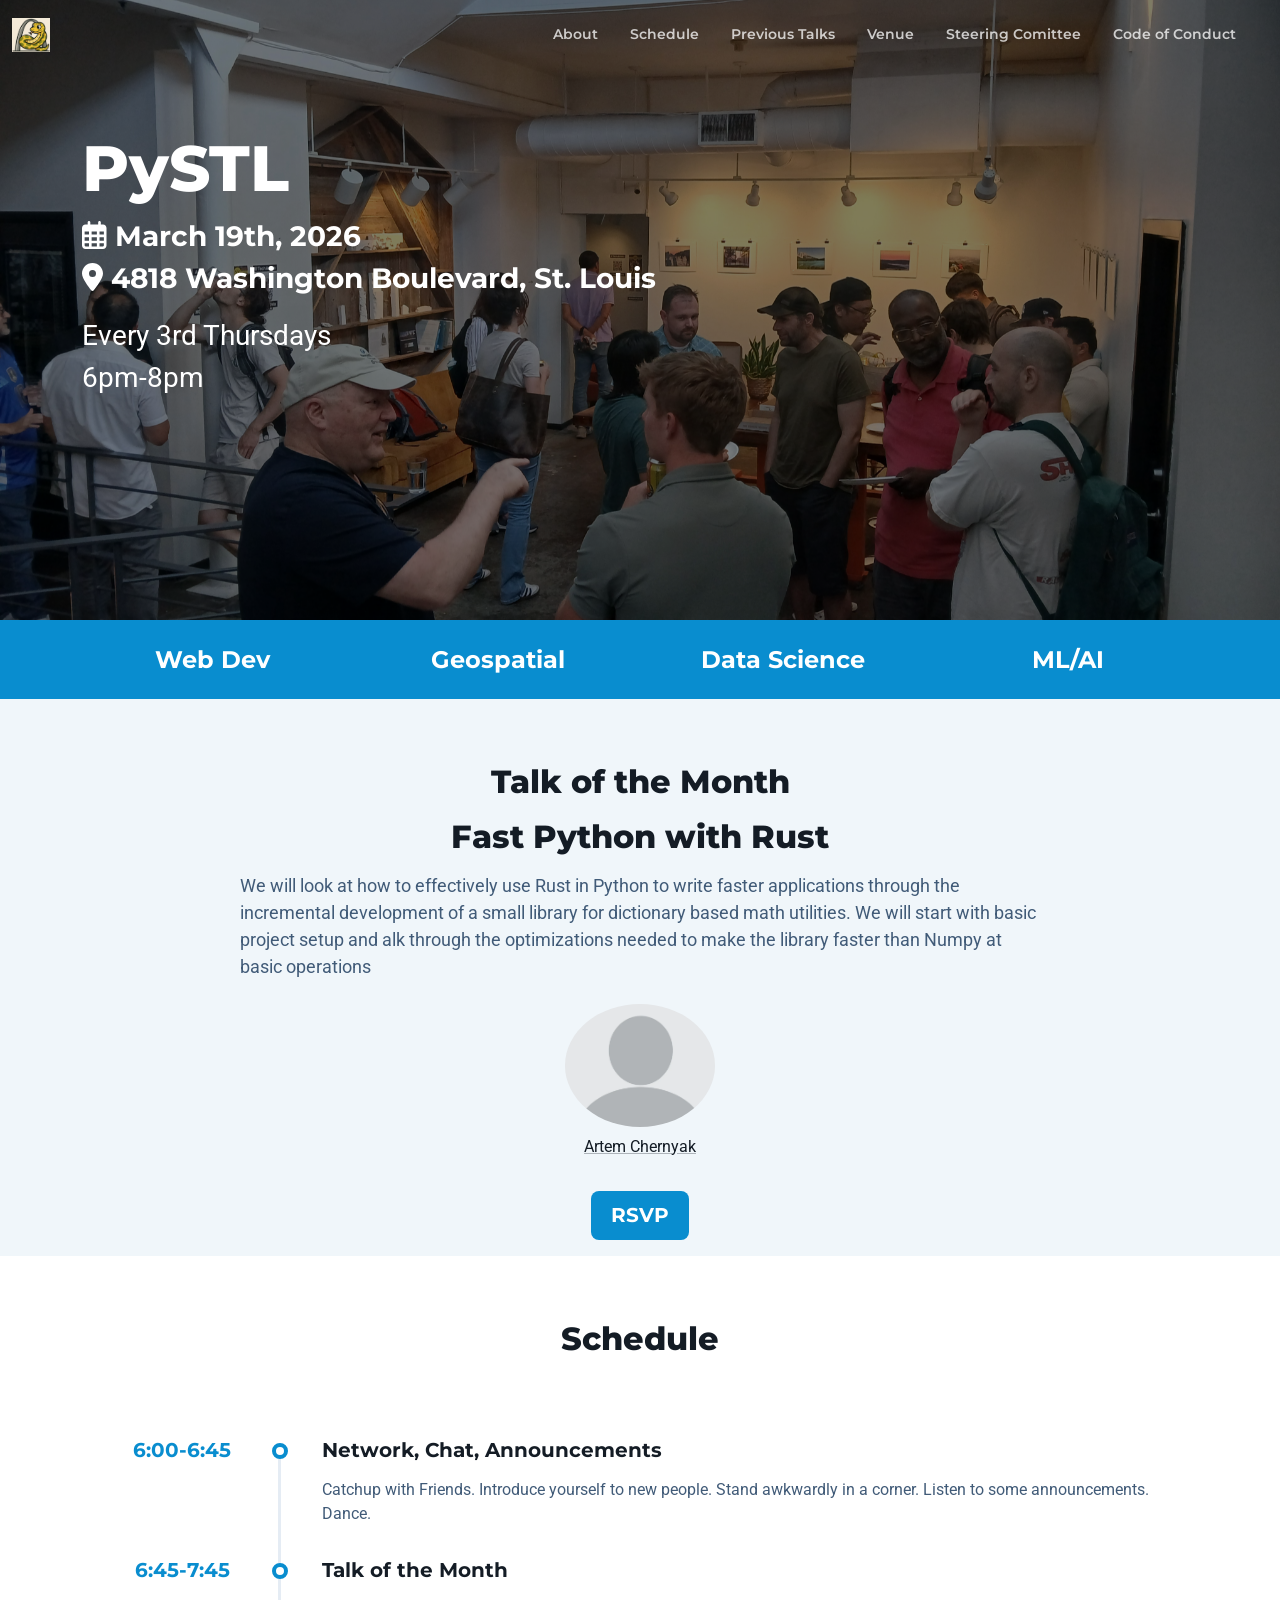
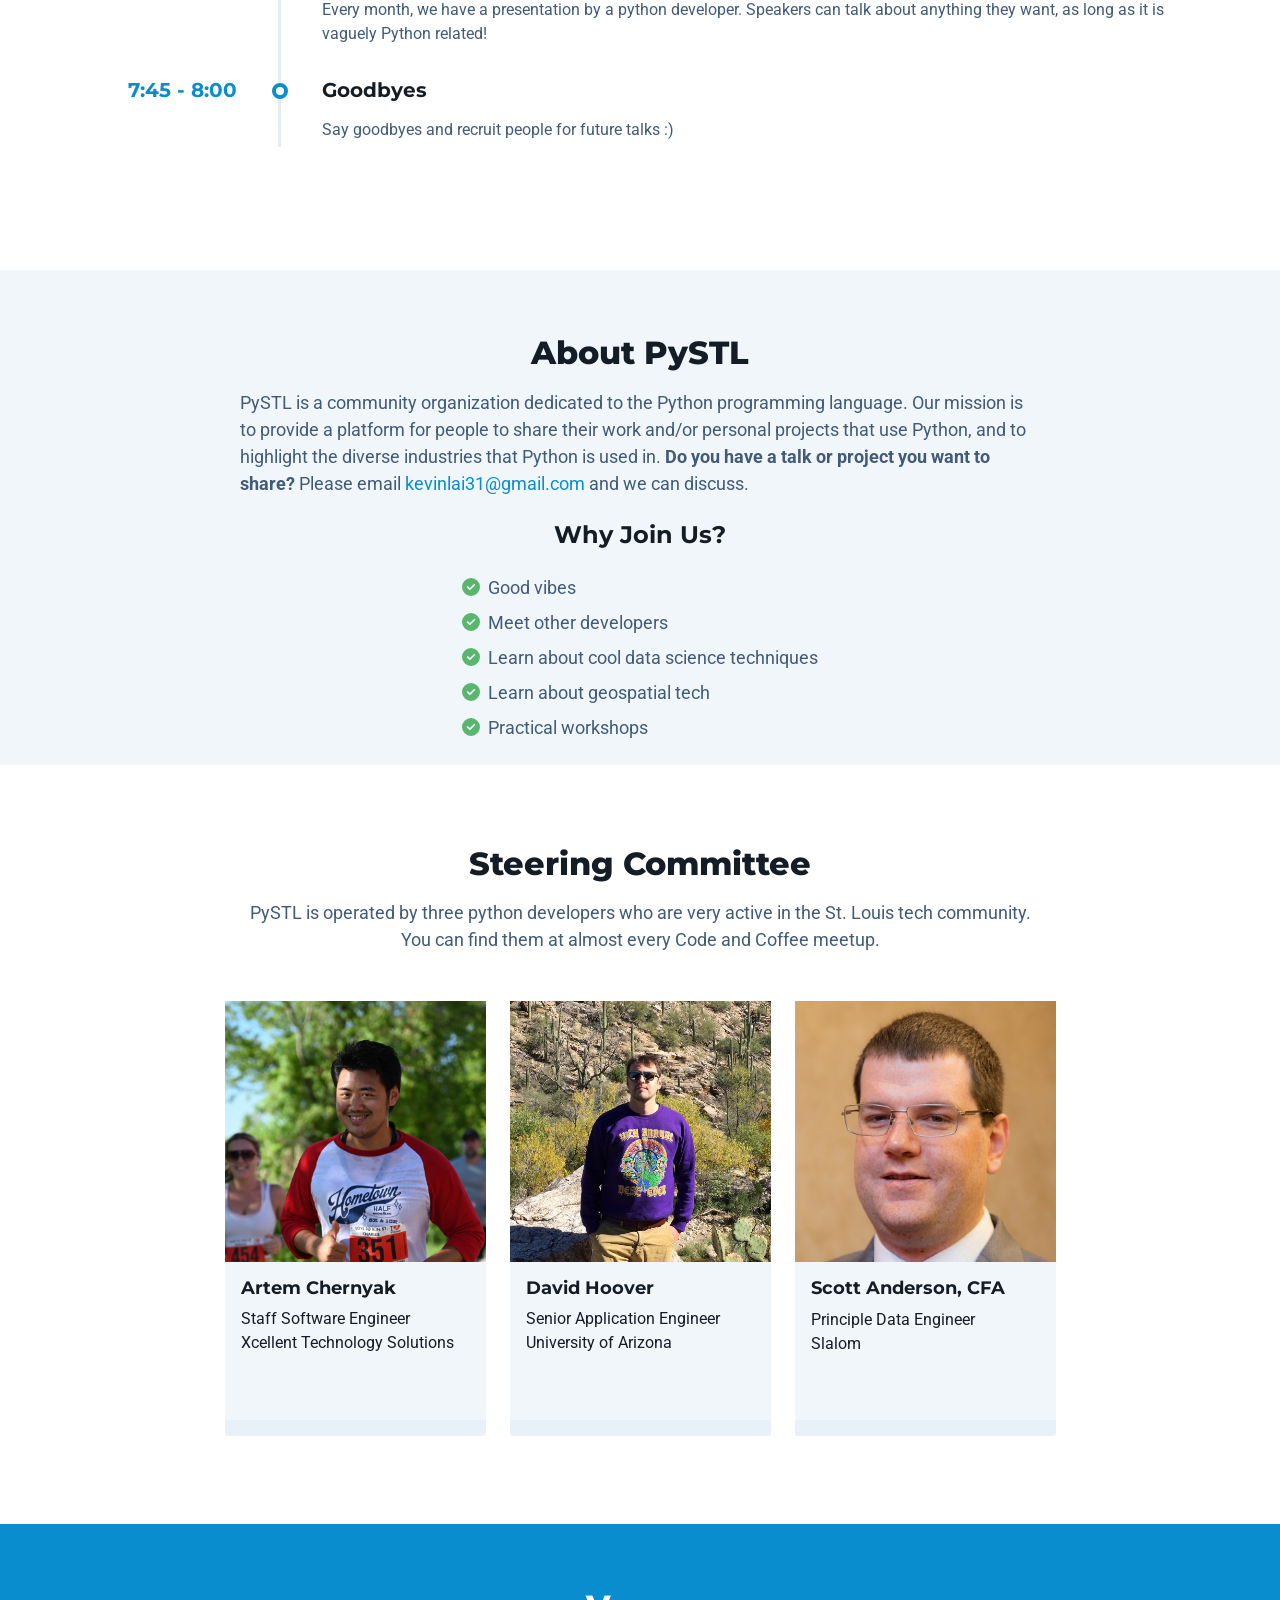
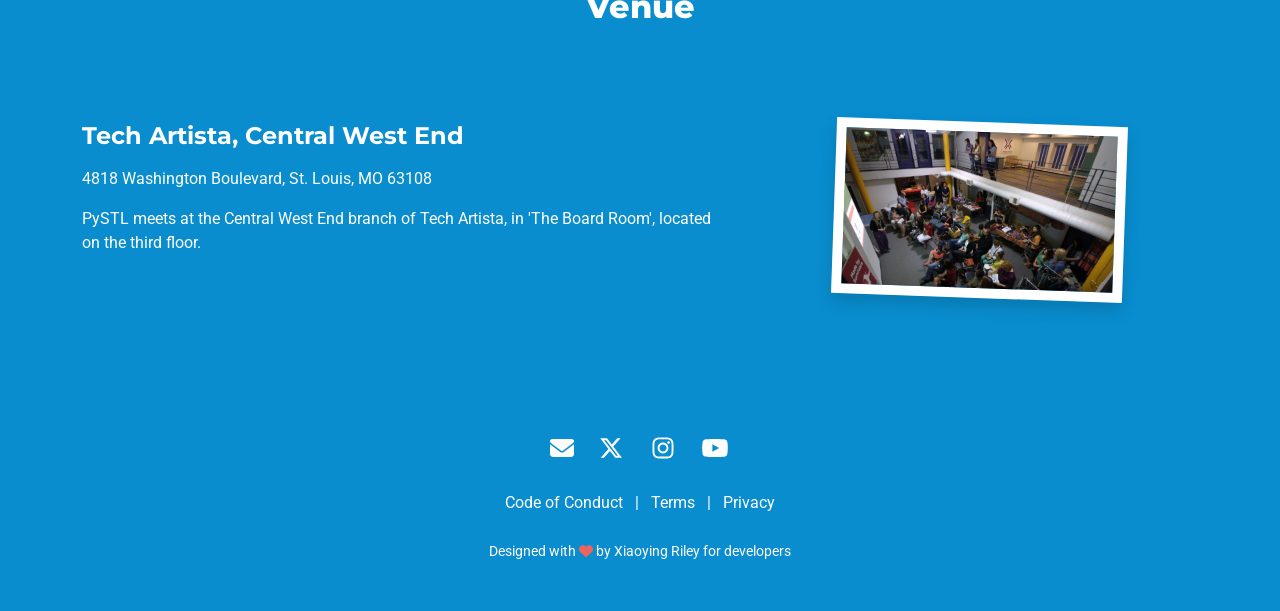
==== commit 6c830b32: "bring back videos" ====
--- a/index.html
+++ b/index.html
@@ -44,7 +44,7 @@
 						<ul class="nav navbar-nav">
 							<li class="nav-item"><a class="nav-link scrollto" href=	"#about-section">About</a></li>
 							<li class="nav-item"><a class="nav-link scrollto" href="#schedule-section">Schedule</a></li>
-							<!--<li class="nav-item"><a class="nav-link" href="./previous-talks.html">Previous Talks</a></li> -->
+							<li class="nav-item"><a class="nav-link" href="./previous-talks.html">Previous Talks</a></li>
 							<li class="nav-item"><a class="nav-link scrollto" href="#venue-section">Venue</a></li>
 
 							<li class="nav-item"><a class="nav-link scrollto"
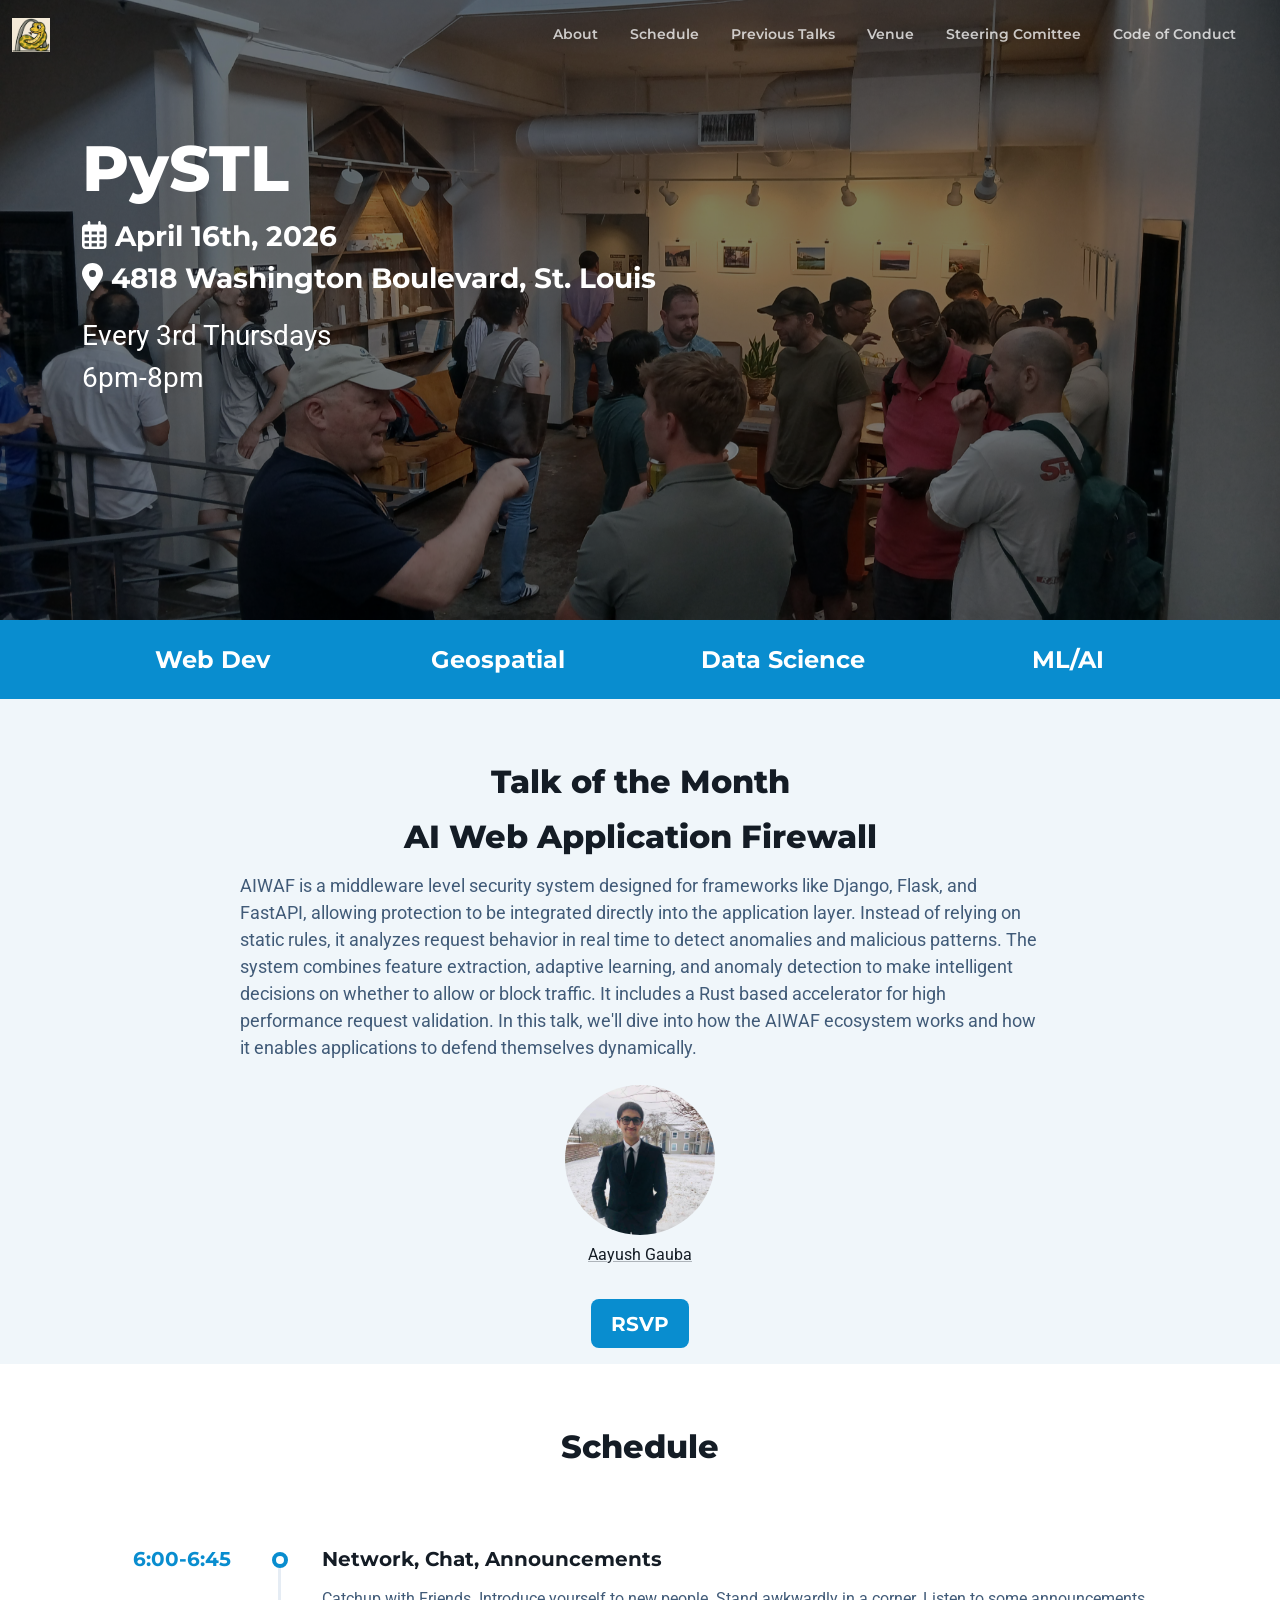
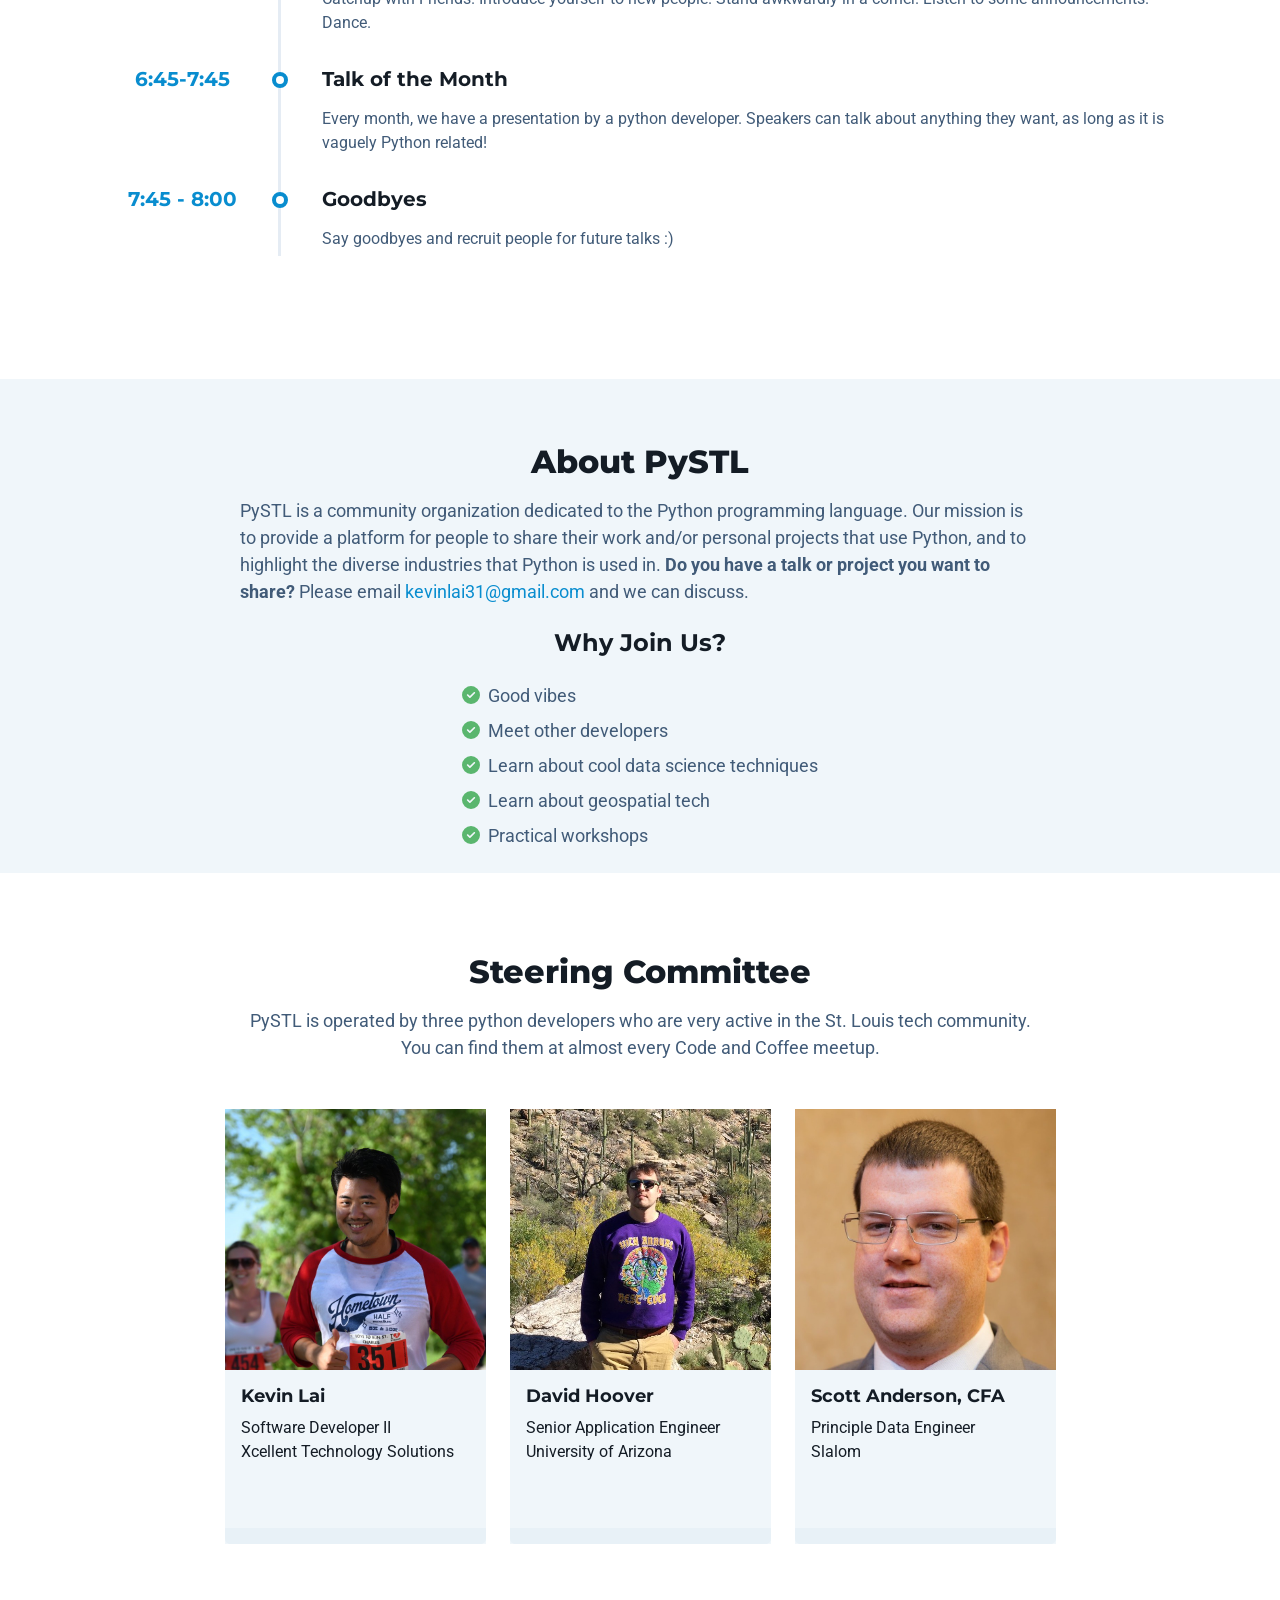
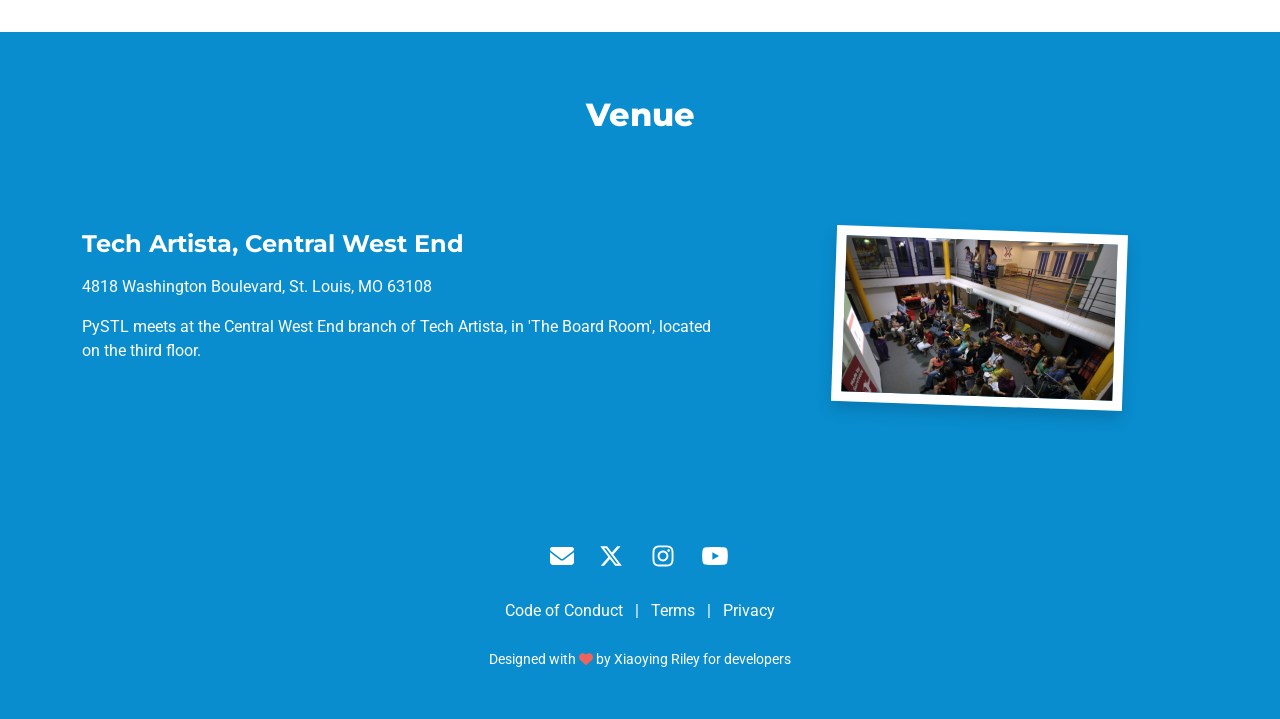
==== commit 81b8986c: "update for april" ====
--- a/index.html
+++ b/index.html
@@ -103,7 +103,7 @@
 		<div class="container">
 			<div class="hero-text-block">
 				<h1 class="hero-heading mb-2">PySTL</h1>
-				<div class="hero-meta mb-3"><i class="far fa-calendar-alt me-2"></i>March 19th, 2026<br /><i
+				<div class="hero-meta mb-3"><i class="far fa-calendar-alt me-2"></i>April 16th, 2026<br /><i
 						class="fas fa-map-marker-alt"></i> <a style="color: white;" href="https://www.google.com/maps?q=4818+Washington+Boulevard,+St.+Louis" target="_blank">4818 Washington Boulevard, St. Louis</a></div>
 				<div class="hero-intro mb-4">Every 3rd Thursdays<br>6pm-8pm</div>
 				<!-- <div class="hero-cta"><a class="btn btn-primary btn-lg" href="https://themes.3rdwavemedia.com/bootstrap-templates/startup/devconf-free-bootstrap-4-conference-template-for-tech-conferences-and-events/" target="_blank">Get Tickets</a></div> -->
@@ -143,18 +143,18 @@
 	<section id="talk-section" class="about-section section theme-bg-light">
 		<div class="container">
 			<h4 class="section-heading text-center mb-3">Talk of the Month</h4>
-			<h3 class="section-heading text-center mb-3">Fast Python with Rust</h3>
+			<h3 class="section-heading text-center mb-3">AI Web Application Firewall</h3>
 
 			<div class="section-intro single-col-max mx-auto mb-4">
-				We will look at how to effectively use Rust in Python to write faster applications through the incremental development of a small library for dictionary based math utilities. We will start with basic project setup and alk through the optimizations needed to make the library faster than Numpy at basic operations
+				AIWAF is a middleware level security system designed for frameworks like Django, Flask, and FastAPI, allowing protection to be integrated directly into the application layer. Instead of relying on static rules, it analyzes request behavior in real time to detect anomalies and malicious patterns. The system combines feature extraction, adaptive learning, and anomaly detection to make intelligent decisions on whether to allow or block traffic. It includes a Rust based accelerator for high performance request validation. In this talk, we'll dive into how the AIWAF ecosystem works and how it enables applications to defend themselves dynamically.
 			</div>
 			<div class="benefits-list text-center mb-3">
 				<div class="profile">
 					<a href="#modal-speaker-1" data-bs-toggle="modal" data-bs-target="#modal-speaker-1">
-						<img class="profile-image rounded-circle mb-2" src="assets/images/speakers/no_picture.png"
+						<img class="profile-image rounded-circle mb-2" src="assets/images/speakers/aayush.jpeg"
 							alt="" style="width: 150px; height: auto;">
 						<div class="name"><a class="theme-link" href="#modal-speaker-1" data-bs-toggle="modal"
-								data-bs-target="#modal-speaker-1">Artem Chernyak</a>
+								data-bs-target="#modal-speaker-1">Aayush Gauba</a>
 						</div>
 				</div>
 			</div><!--//benefits-list-->
@@ -353,9 +353,9 @@
 								src="assets/images/speakers/kevin-profile.jpg" class="card-img-top rounded-0"
 								alt=""></a>
 						<div class="card-body">
-							<h5 class="card-title mb-2">Artem Chernyak</h5>
+							<h5 class="card-title mb-2">Kevin Lai</h5>
 							<div class="card-text mb-3">
-								<div class="meta">Staff Software Engineer </div>
+								<div class="meta">Software Developer II</div>
 								<div class="meta">Xcellent Technology Solutions</div>
 							</div><!--//card-text-->
 
@@ -480,29 +480,31 @@
 			<div class="modal-content">
 				<div class="modal-header">
 					<button type="button" class="btn-close" data-bs-dismiss="modal" aria-hidden="true">&times;</button>
-					<h4 id="speaker-1-ModalLabel" class="modal-title sr-only">David Hoover</h4>
+					<h4 id="speaker-1-ModalLabel" class="modal-title sr-only">Aayush Gauba</h4>
 				</div>
 				<div class="modal-body p-0">
 					<div class="theme-bg-light p-5">
 						<div class="row">
 							<div class="col-12 col-md-auto text-center">
 								<img class="profile-image mb-3 mb-md-0 me-md-4 rounded-circle mx-auto"
-									src="assets/images/speakers/no_picture.png" alt="" />
+									src="assets/images/speakers/aayush.jpeg" alt="" />
 							</div>
 							<div class="col text-center text-md-start mx-auto">
-								<h2 class="name mb-2">Artem Chernyak</h2>
-								<div class="meta">Staff Software Engineer</div>
-								<div class="meta mb-2">Horizon Investments</div>
+								<h2 class="name mb-2">Aayush Gauba</h2>
+								<div class="meta">Researcher</div>
+								<div class="meta mb-2">SIUE</div>
 								<ul class="social-list list-inline mb-0">
 									<li class="list-inline-item"><a
-											href="https://www.linkedin.com/in/achernyak/"><i
+											href="https://www.linkedin.com/in/aayush-gauba-4b1223161/"><i
 												class="fa-brands fa-linkedin-in fa-fw"></i></a></li>
 								</ul><!--//social-list-->
 							</div><!--//col-->
 						</div><!--//row-->
 					</div>
 					<div class="desc p-4 p-lg-5">
-						<p>Artem Chernyak is a Staff Software Engineer at Horizon Investments</p>
+						<p>Aayush Gauba is a researcher and software engineer working at the intersection of quantum-inspired machine learning, computer vision, and applied Python systems. His work focuses on translating ideas from quantum mechanics into practical, GPU-friendly deep learning architectures. He has presented research at venues including IEEE, DjangoCon, PyData and academic conferences in quantum AI. His recent work explores robustness and efficiency in neural networks without requiring quantum hardware.
+
+</p>
 					</div>
 				</div><!--//modal-body-->
 			</div><!--//modal-content-->
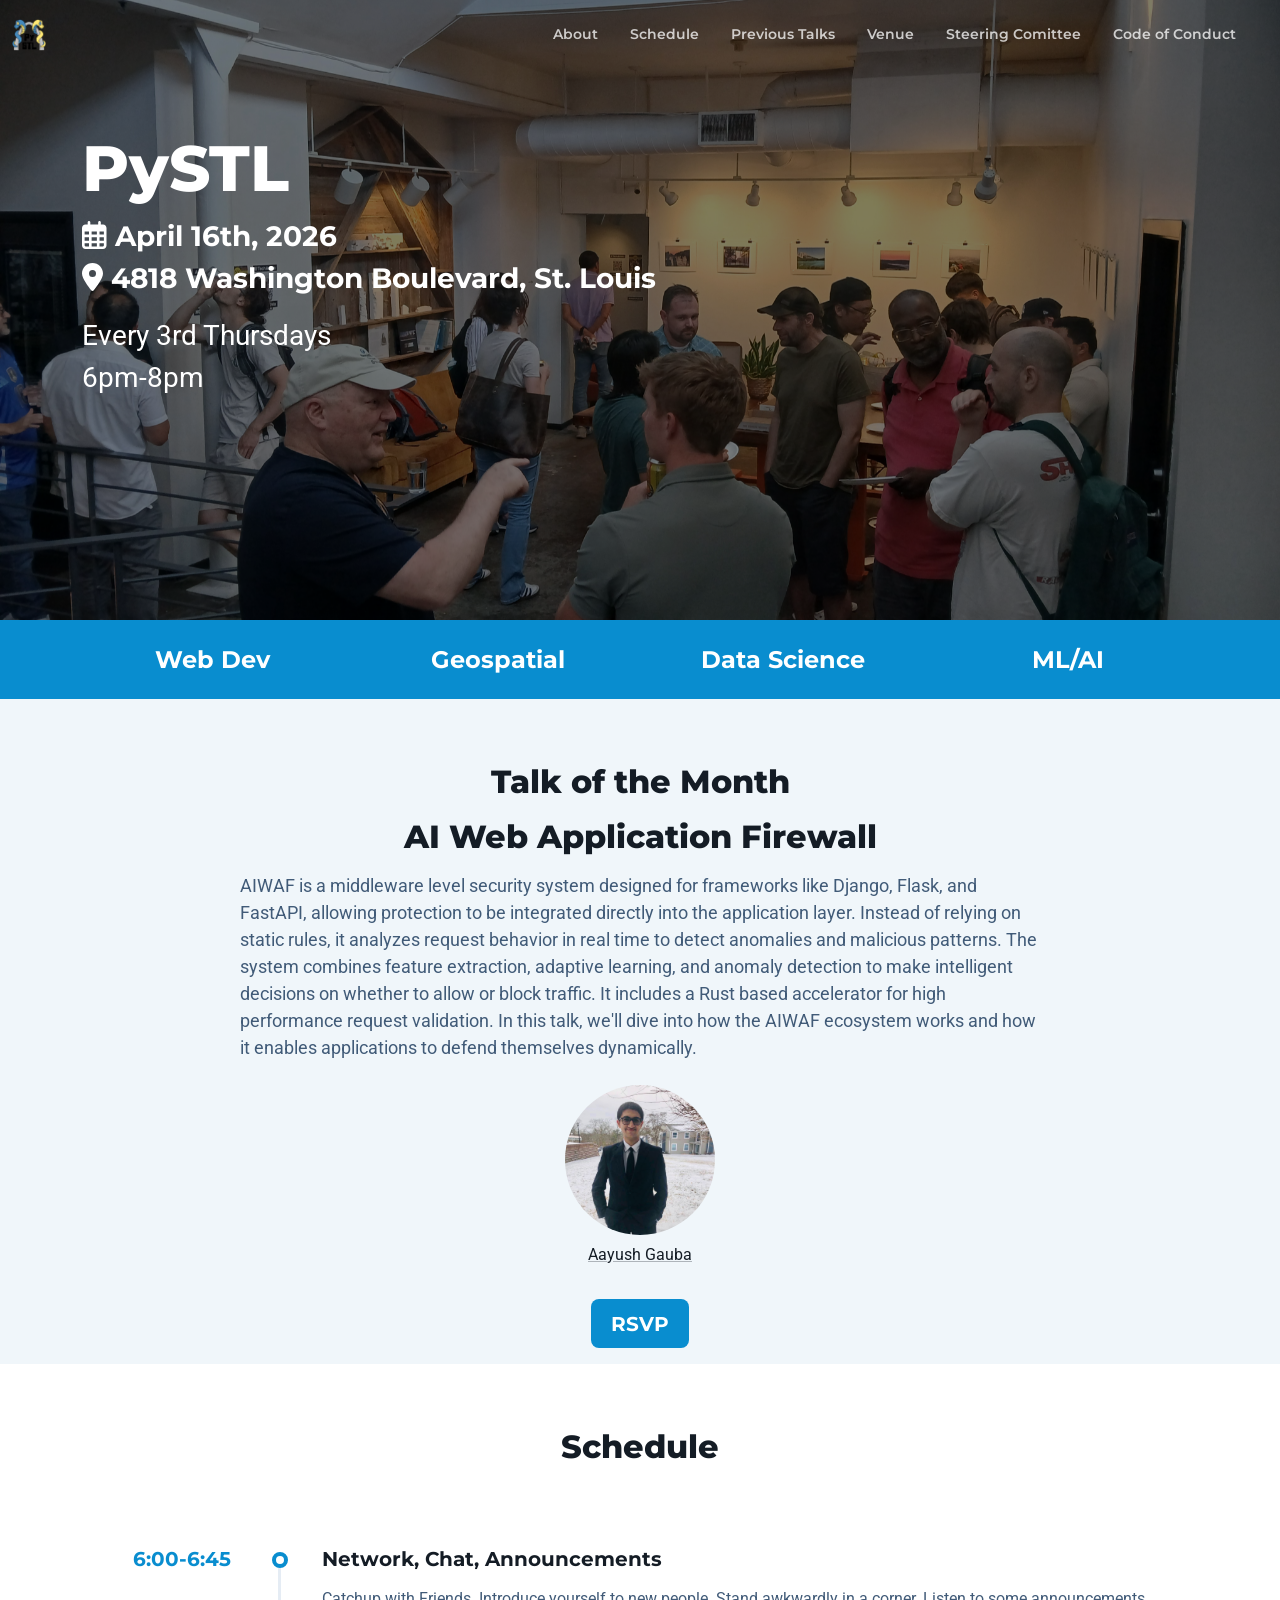
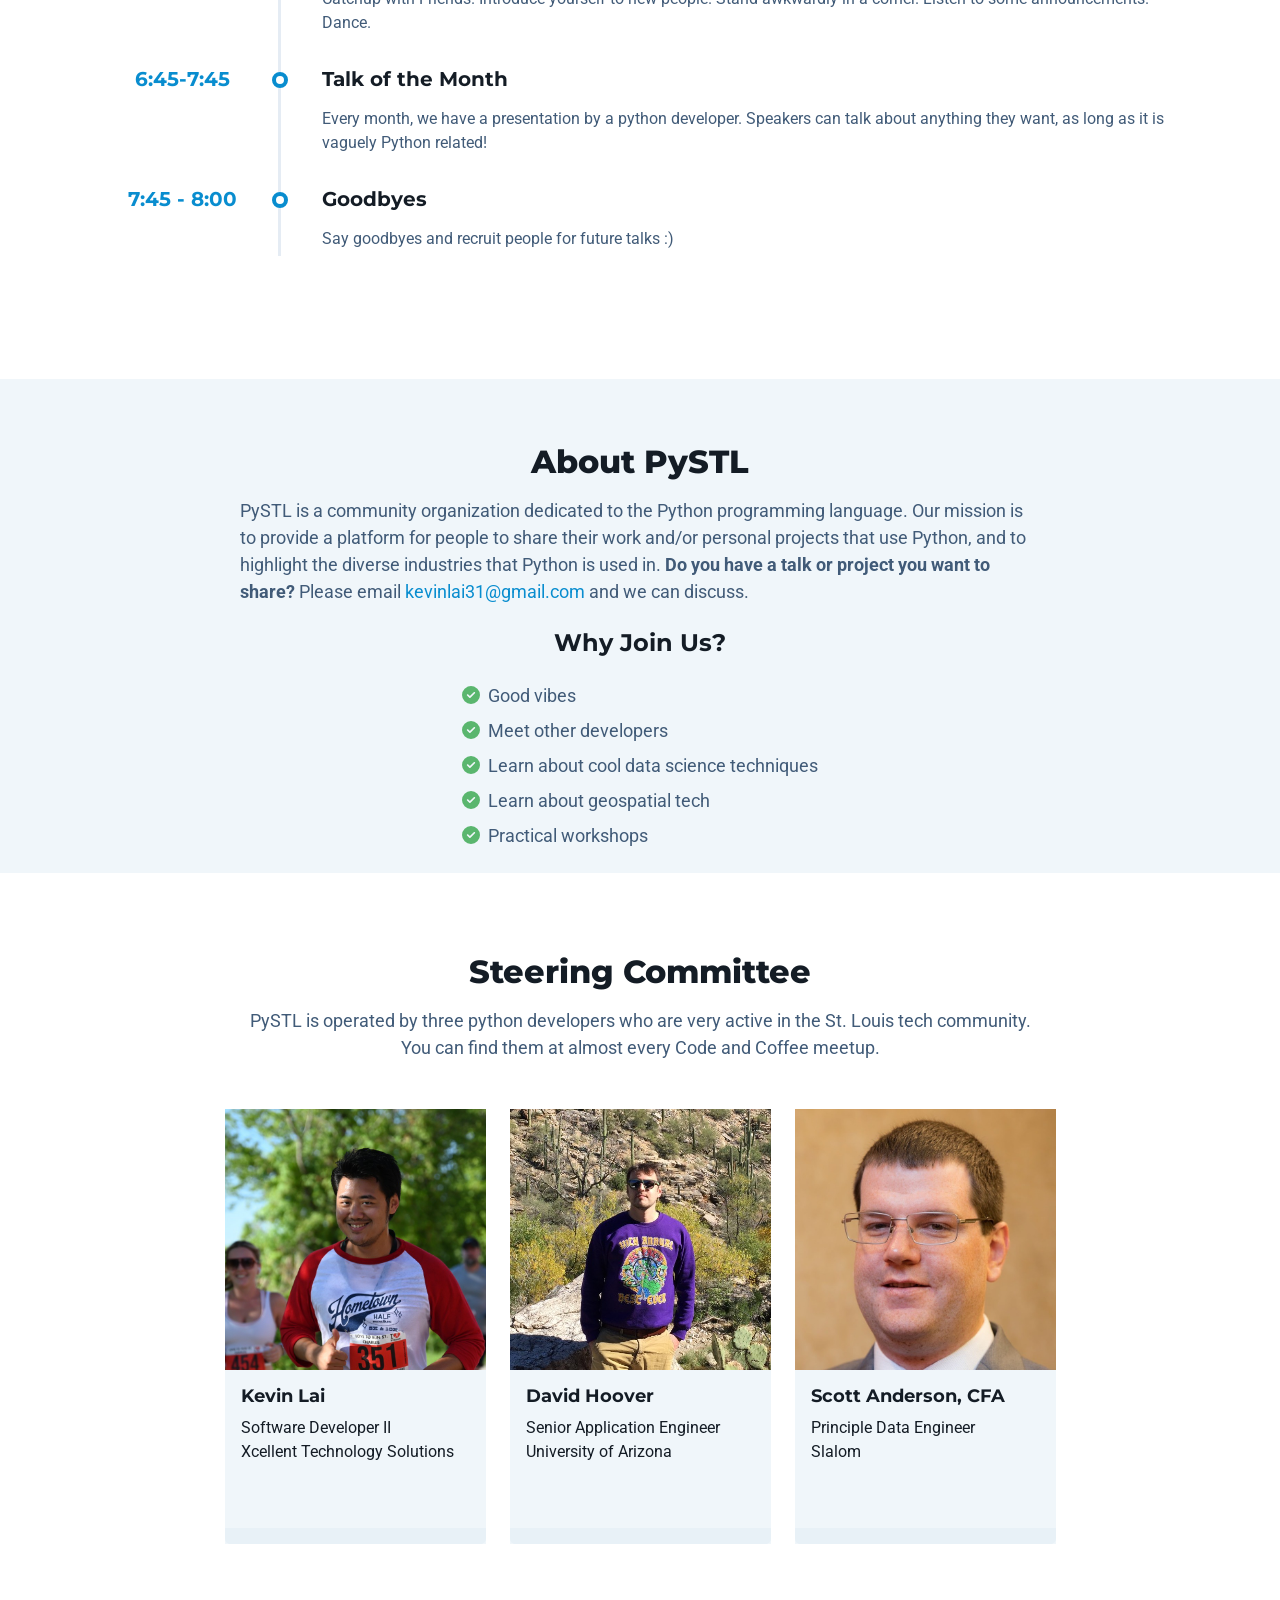
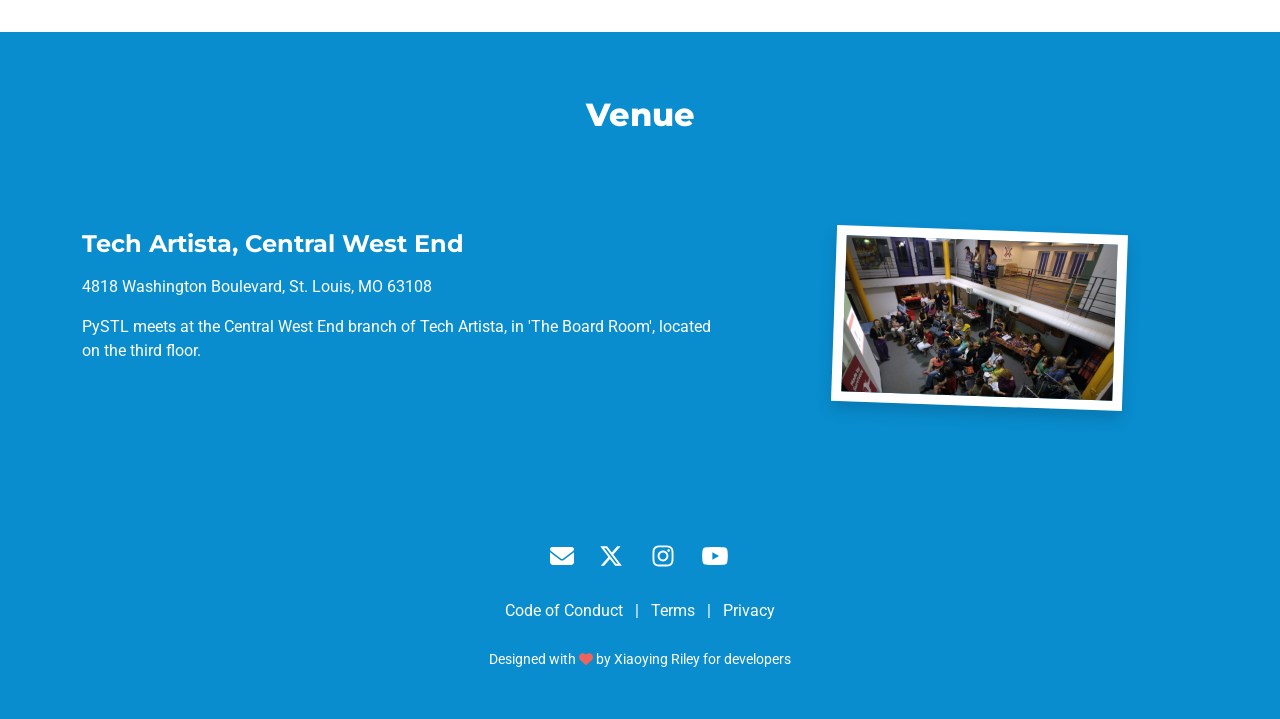
==== commit 2642efff: "Update logo." ====
--- a/index.html
+++ b/index.html
@@ -31,7 +31,7 @@
 			<div class="container-fluid">
 				<nav class="main-nav navbar navbar-expand-lg">
 					<div class="site-logo"><a class="scrollto" href="#hero-block"><img class="logo-icon"
-								src="favicon.png" alt="logo"></a></div>
+								src="assets/images/PySTL.webp" alt="logo"></a></div>
 
 					<!--<div class="navbar-btn order-lg-2"><a class="btn btn-secondary" href="https://themes.3rdwavemedia.com/bootstrap-templates/startup/devconf-free-bootstrap-4-conference-template-for-tech-conferences-and-events/" target="_blank">Tickets</a></div>-->
 
@@ -42,14 +42,16 @@
 
 					<div id="navigation" class="navbar-collapse collapse  justify-content-lg-end me-lg-3">
 						<ul class="nav navbar-nav">
-							<li class="nav-item"><a class="nav-link scrollto" href=	"#about-section">About</a></li>
+							<li class="nav-item"><a class="nav-link scrollto" href="#about-section">About</a></li>
 							<li class="nav-item"><a class="nav-link scrollto" href="#schedule-section">Schedule</a></li>
-							<li class="nav-item"><a class="nav-link" href="./previous-talks.html">Previous Talks</a></li>
+							<li class="nav-item"><a class="nav-link" href="./previous-talks.html">Previous Talks</a>
+							</li>
 							<li class="nav-item"><a class="nav-link scrollto" href="#venue-section">Venue</a></li>
 
 							<li class="nav-item"><a class="nav-link scrollto"
 									href="#steering-committee-section">Steering Comittee</a></li>
-							<li class="nav-item"><a class="nav-link" href="./code-of-conduct.html">Code of Conduct</a></li>
+							<li class="nav-item"><a class="nav-link" href="./code-of-conduct.html">Code of Conduct</a>
+							</li>
 						</ul><!--//nav-->
 					</div><!--//navabr-collapse-->
 
@@ -104,7 +106,9 @@
 			<div class="hero-text-block">
 				<h1 class="hero-heading mb-2">PySTL</h1>
 				<div class="hero-meta mb-3"><i class="far fa-calendar-alt me-2"></i>April 16th, 2026<br /><i
-						class="fas fa-map-marker-alt"></i> <a style="color: white;" href="https://www.google.com/maps?q=4818+Washington+Boulevard,+St.+Louis" target="_blank">4818 Washington Boulevard, St. Louis</a></div>
+						class="fas fa-map-marker-alt"></i> <a style="color: white;"
+						href="https://www.google.com/maps?q=4818+Washington+Boulevard,+St.+Louis" target="_blank">4818
+						Washington Boulevard, St. Louis</a></div>
 				<div class="hero-intro mb-4">Every 3rd Thursdays<br>6pm-8pm</div>
 				<!-- <div class="hero-cta"><a class="btn btn-primary btn-lg" href="https://themes.3rdwavemedia.com/bootstrap-templates/startup/devconf-free-bootstrap-4-conference-template-for-tech-conferences-and-events/" target="_blank">Get Tickets</a></div> -->
 
@@ -146,13 +150,19 @@
 			<h3 class="section-heading text-center mb-3">AI Web Application Firewall</h3>
 
 			<div class="section-intro single-col-max mx-auto mb-4">
-				AIWAF is a middleware level security system designed for frameworks like Django, Flask, and FastAPI, allowing protection to be integrated directly into the application layer. Instead of relying on static rules, it analyzes request behavior in real time to detect anomalies and malicious patterns. The system combines feature extraction, adaptive learning, and anomaly detection to make intelligent decisions on whether to allow or block traffic. It includes a Rust based accelerator for high performance request validation. In this talk, we'll dive into how the AIWAF ecosystem works and how it enables applications to defend themselves dynamically.
+				AIWAF is a middleware level security system designed for frameworks like Django, Flask, and FastAPI,
+				allowing protection to be integrated directly into the application layer. Instead of relying on static
+				rules, it analyzes request behavior in real time to detect anomalies and malicious patterns. The system
+				combines feature extraction, adaptive learning, and anomaly detection to make intelligent decisions on
+				whether to allow or block traffic. It includes a Rust based accelerator for high performance request
+				validation. In this talk, we'll dive into how the AIWAF ecosystem works and how it enables applications
+				to defend themselves dynamically.
 			</div>
 			<div class="benefits-list text-center mb-3">
 				<div class="profile">
 					<a href="#modal-speaker-1" data-bs-toggle="modal" data-bs-target="#modal-speaker-1">
-						<img class="profile-image rounded-circle mb-2" src="assets/images/speakers/aayush.jpeg"
-							alt="" style="width: 150px; height: auto;">
+						<img class="profile-image rounded-circle mb-2" src="assets/images/speakers/aayush.jpeg" alt=""
+							style="width: 150px; height: auto;">
 						<div class="name"><a class="theme-link" href="#modal-speaker-1" data-bs-toggle="modal"
 								data-bs-target="#modal-speaker-1">Aayush Gauba</a>
 						</div>
@@ -161,8 +171,7 @@
 
 		</div><!--//container-->
 		<div class="speakers-cta text-center py-3"><a class="btn btn-primary btn-lg"
-				href="https://www.meetup.com/meetup-group-wloqgdon/events/313705609/"
-				target="_blank">RSVP</a>
+				href="https://www.meetup.com/python-stlouis/events/314009468/" target="_blank">RSVP</a>
 		</div>
 		<div style="display:none" class="media-block theme-bg-primary py-5">
 			<div class="container">
@@ -502,9 +511,14 @@
 						</div><!--//row-->
 					</div>
 					<div class="desc p-4 p-lg-5">
-						<p>Aayush Gauba is a researcher and software engineer working at the intersection of quantum-inspired machine learning, computer vision, and applied Python systems. His work focuses on translating ideas from quantum mechanics into practical, GPU-friendly deep learning architectures. He has presented research at venues including IEEE, DjangoCon, PyData and academic conferences in quantum AI. His recent work explores robustness and efficiency in neural networks without requiring quantum hardware.
-
-</p>
+						<p>Aayush Gauba is a researcher and software engineer working at the intersection of
+							quantum-inspired machine learning, computer vision, and applied Python systems. His work
+							focuses on translating ideas from quantum mechanics into practical, GPU-friendly deep
+							learning architectures. He has presented research at venues including IEEE, DjangoCon,
+							PyData and academic conferences in quantum AI. His recent work explores robustness and
+							efficiency in neural networks without requiring quantum hardware.
+
+						</p>
 					</div>
 				</div><!--//modal-body-->
 			</div><!--//modal-content-->
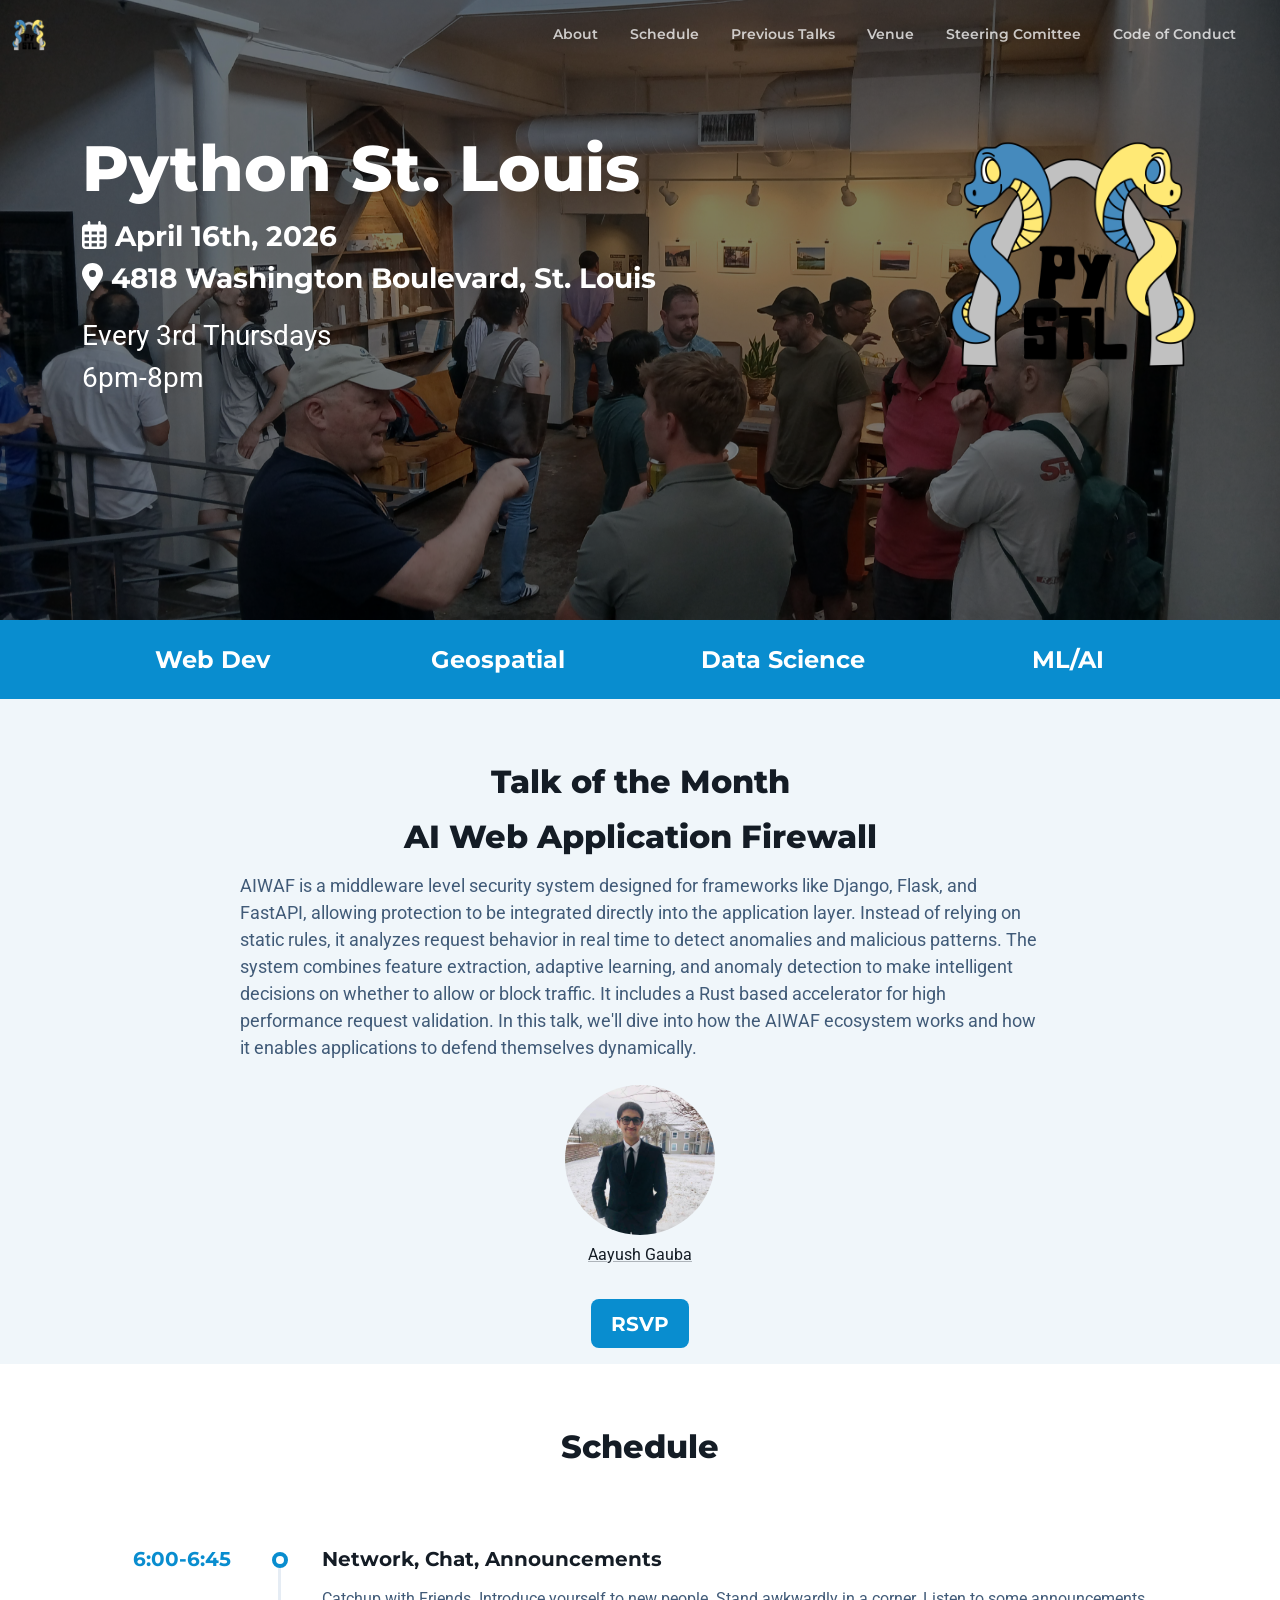
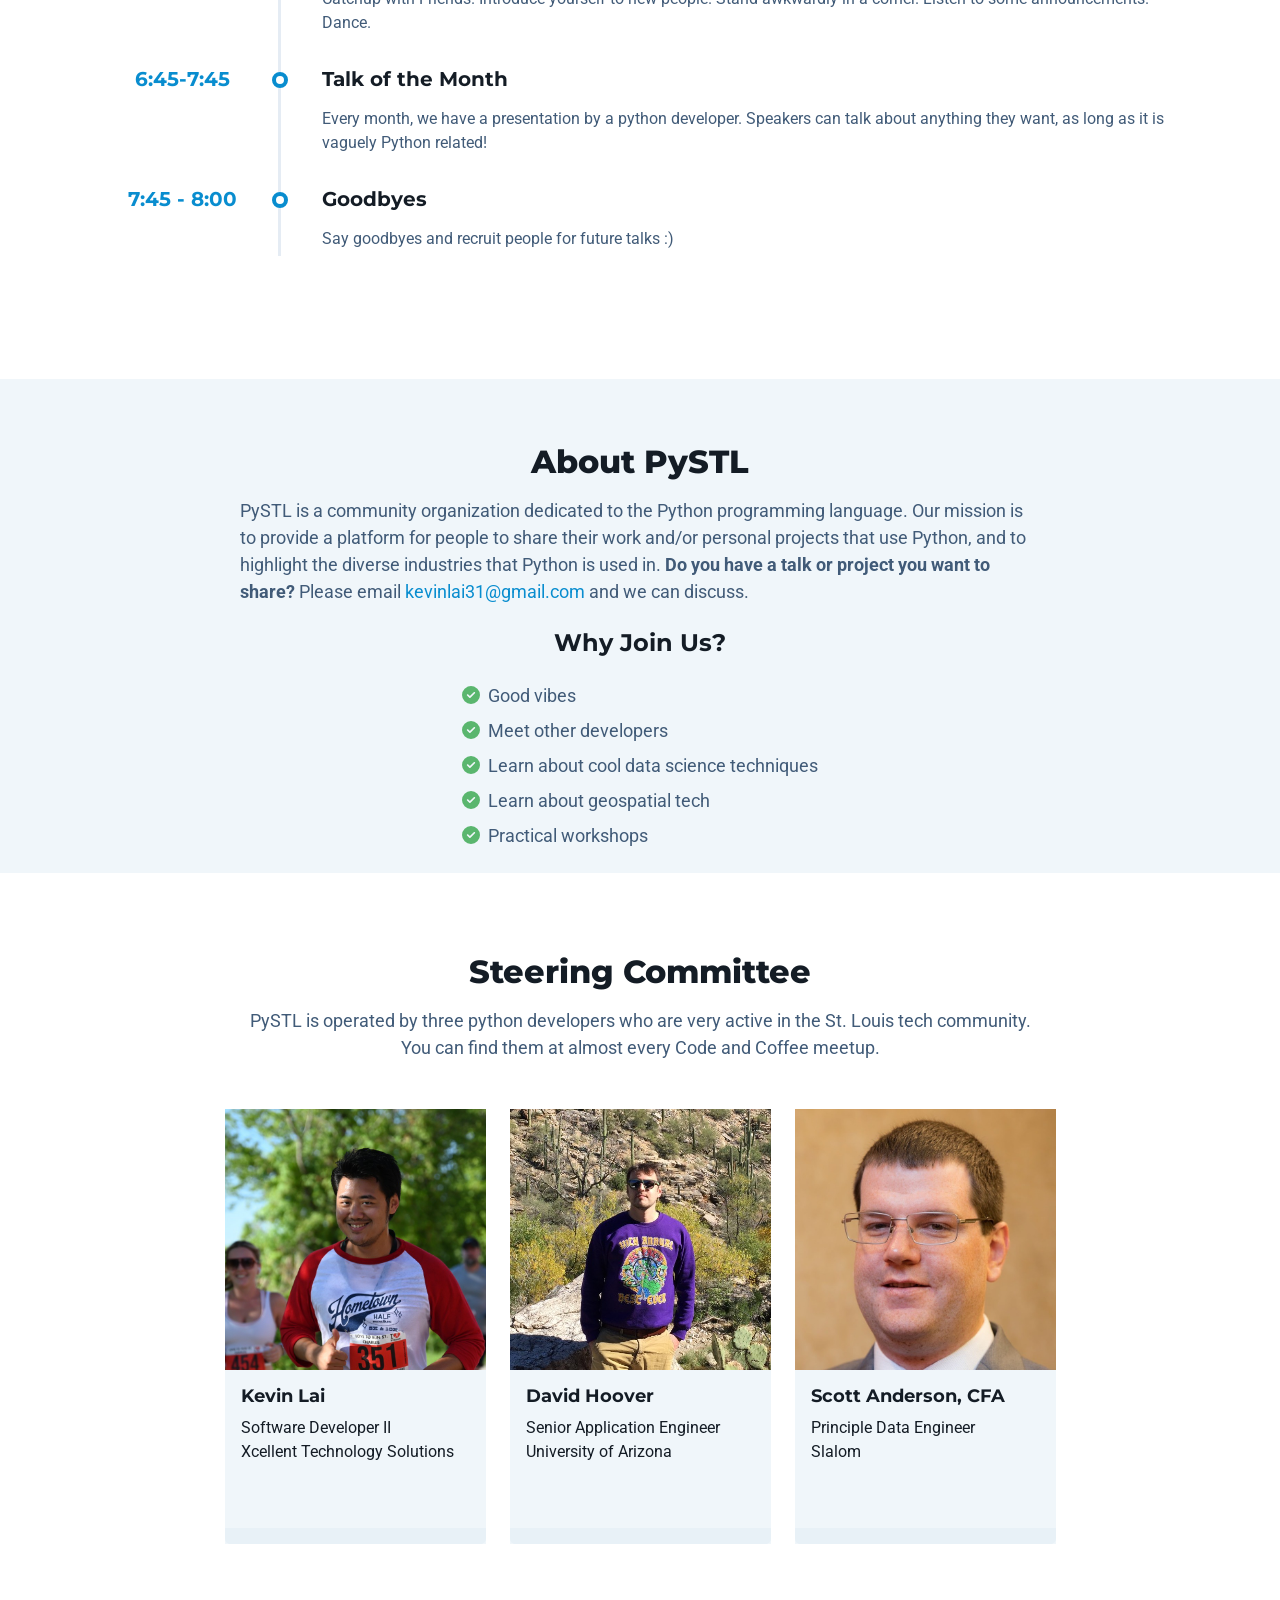
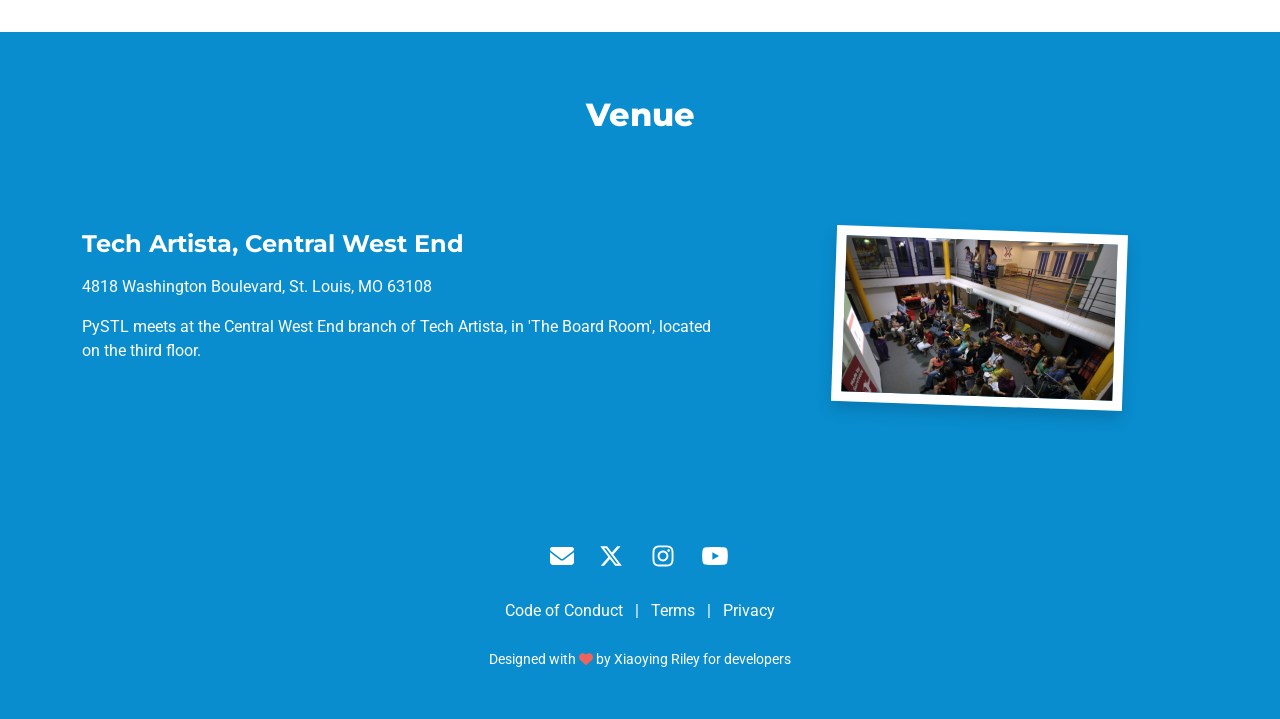
==== commit 0c733d1b: "Logo work." ====
--- a/index.html
+++ b/index.html
@@ -10,7 +10,7 @@
 	<meta name="viewport" content="width=device-width, initial-scale=1.0">
 	<meta name="description" content="A meetup for Python Developers">
 	<meta name="author" content="Kevin Lai">
-	<link rel="shortcut icon" href="favicon.png">
+	<link rel="shortcut icon" href="favicon.webp">
 
 	<!-- Google Font -->
 	<link href="https://fonts.googleapis.com/css?family=Montserrat:600,700,800|Roboto:300,400,700&display=swap"
@@ -102,17 +102,22 @@
 			});
 		</script>
 		<div class="hero-block-mask"></div>
-		<div class="container">
+		<div class="container" style="display: flex; justify-content: space-between;">
 			<div class="hero-text-block">
-				<h1 class="hero-heading mb-2">PySTL</h1>
-				<div class="hero-meta mb-3"><i class="far fa-calendar-alt me-2"></i>April 16th, 2026<br /><i
-						class="fas fa-map-marker-alt"></i> <a style="color: white;"
-						href="https://www.google.com/maps?q=4818+Washington+Boulevard,+St.+Louis" target="_blank">4818
-						Washington Boulevard, St. Louis</a></div>
-				<div class="hero-intro mb-4">Every 3rd Thursdays<br>6pm-8pm</div>
-				<!-- <div class="hero-cta"><a class="btn btn-primary btn-lg" href="https://themes.3rdwavemedia.com/bootstrap-templates/startup/devconf-free-bootstrap-4-conference-template-for-tech-conferences-and-events/" target="_blank">Get Tickets</a></div> -->
-
+				<div class="hero-text-content">
+					<h1 class="hero-heading mb-2">Python St. Louis</h1>
+					<div class="hero-meta mb-3"><i class="far fa-calendar-alt me-2"></i>April 16th, 2026<br /><i
+							class="fas fa-map-marker-alt"></i> <a style="color: white;"
+							href="https://www.google.com/maps?q=4818+Washington+Boulevard,+St.+Louis"
+							target="_blank">4818
+							Washington Boulevard, St. Louis</a></div>
+					<div class="hero-intro mb-4">Every 3rd Thursdays<br>6pm-8pm</div>
+					<!-- <div class="hero-cta"><a class="btn btn-primary btn-lg" href="https://themes.3rdwavemedia.com/bootstrap-templates/startup/devconf-free-bootstrap-4-conference-template-for-tech-conferences-and-events/" target="_blank">Get Tickets</a></div> -->
+				</div>
 			</div><!--//hero-text-block-->
+			<div class="hero-logo" style="z-index: 20;">
+				<img src="assets/images/PySTL.webp" alt="PySTL Logo" style="max-width: 250px; height: auto;">
+			</div>
 		</div><!--//container-->
 
 	</div><!--//hero-block-->
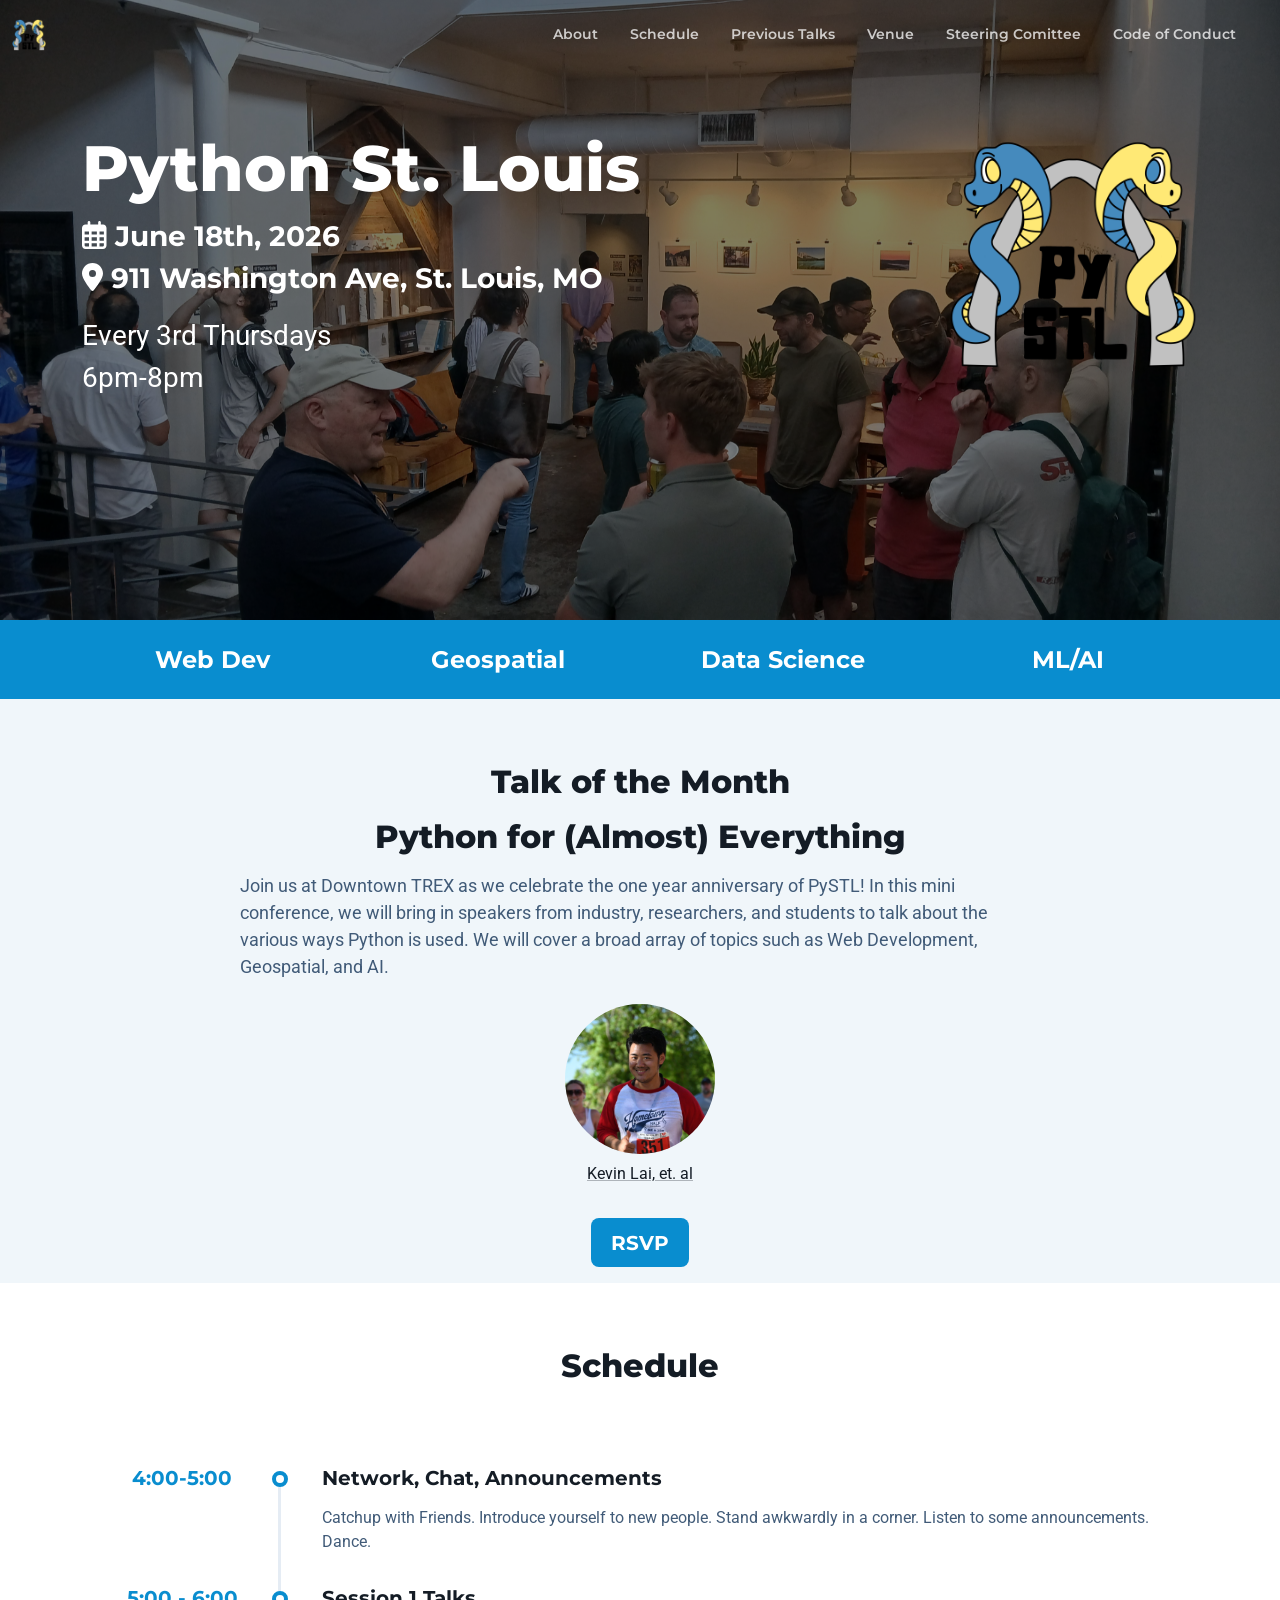
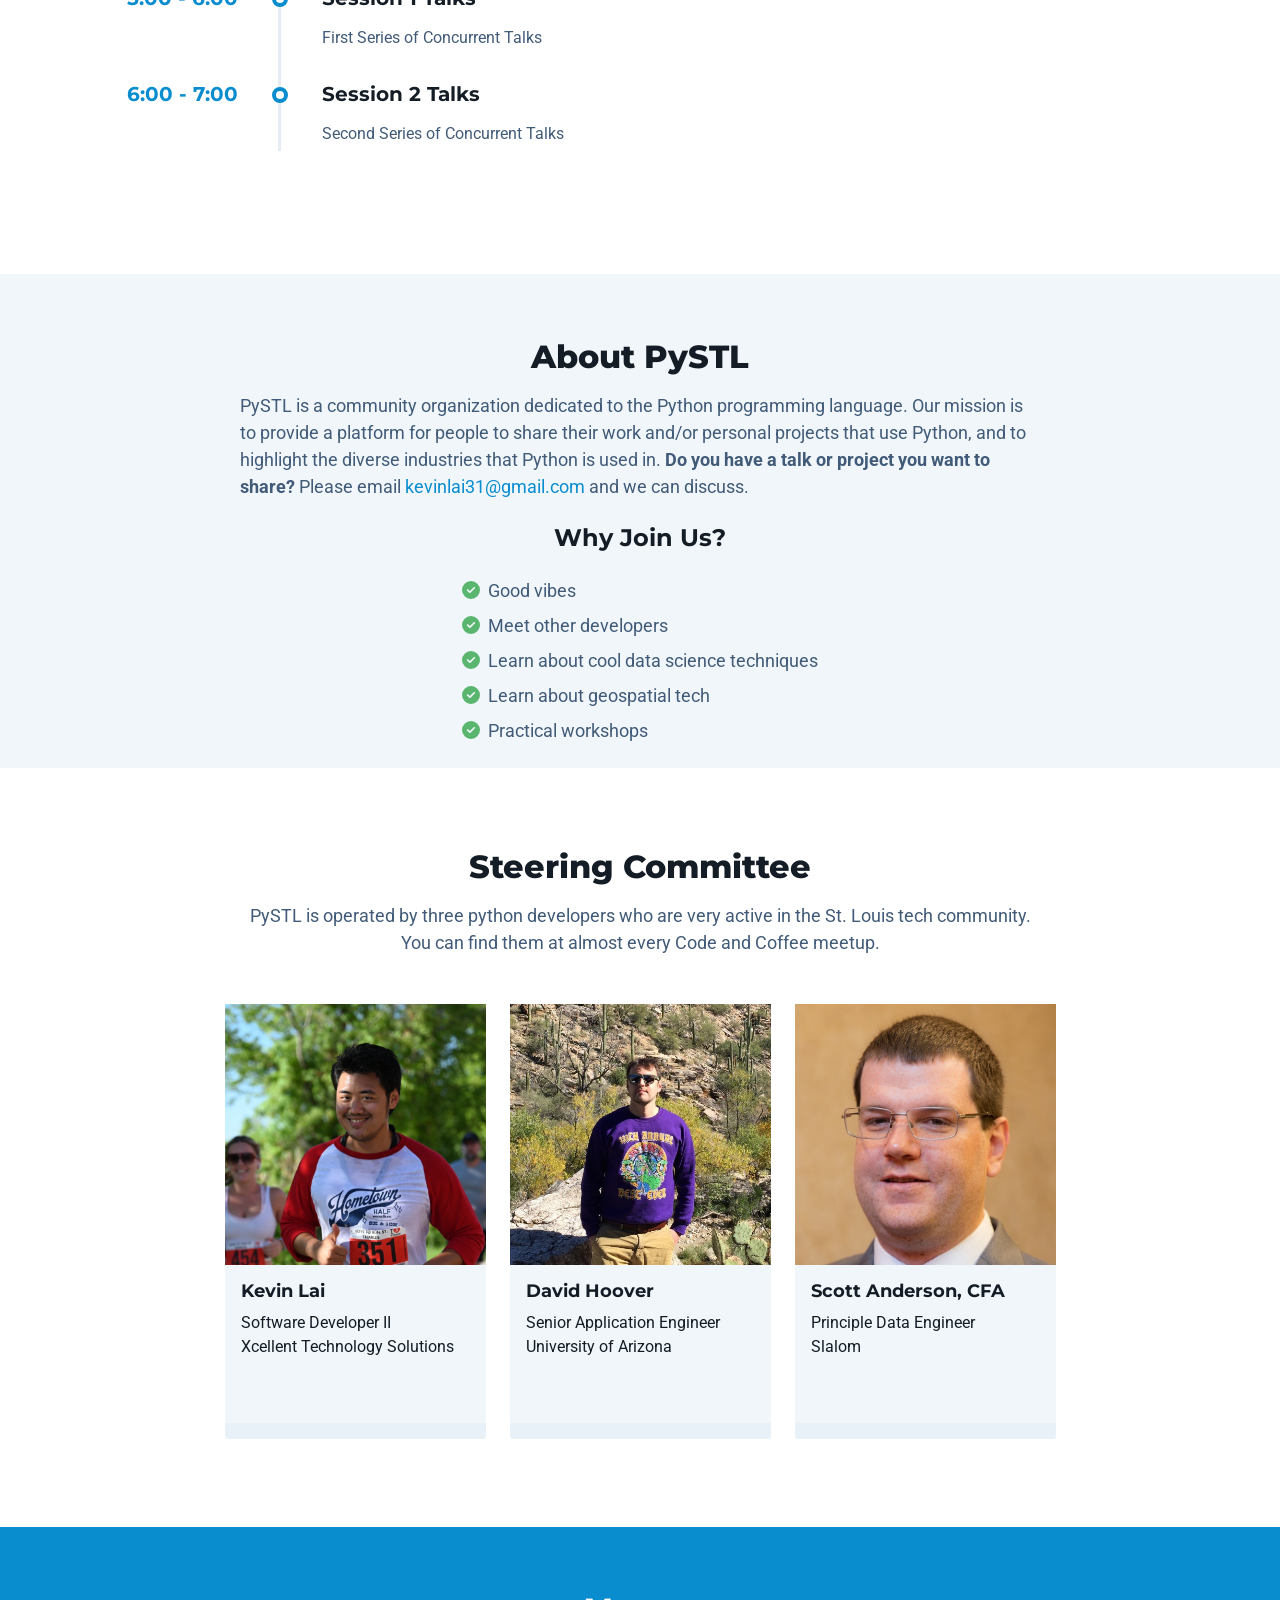
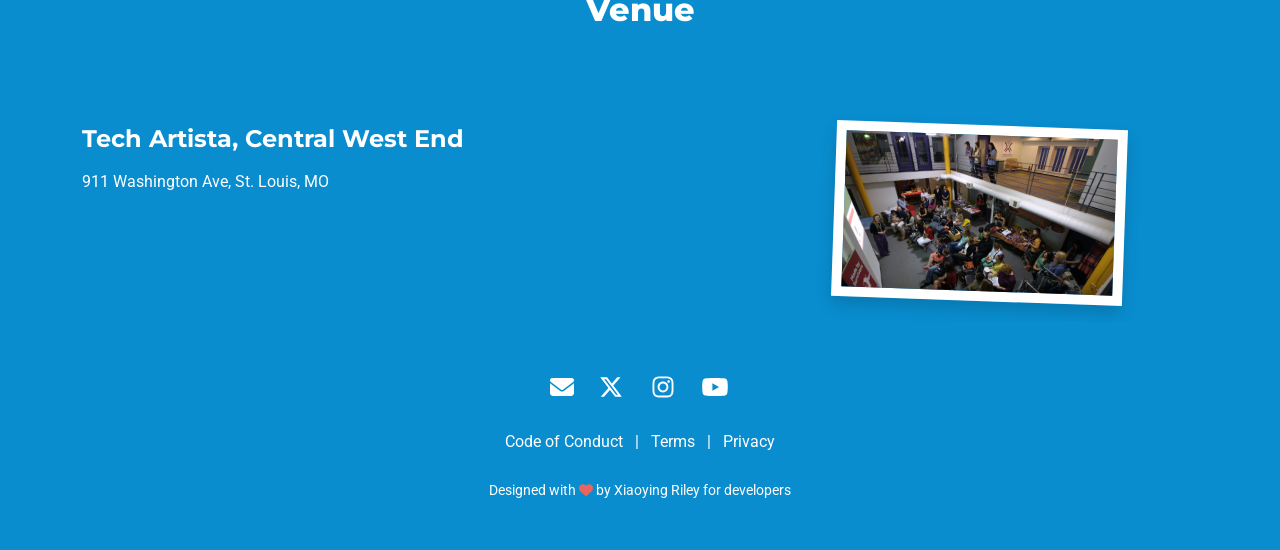
==== commit 3970fbe9: "update" ====
--- a/index.html
+++ b/index.html
@@ -106,11 +106,10 @@
 			<div class="hero-text-block">
 				<div class="hero-text-content">
 					<h1 class="hero-heading mb-2">Python St. Louis</h1>
-					<div class="hero-meta mb-3"><i class="far fa-calendar-alt me-2"></i>April 16th, 2026<br /><i
+					<div class="hero-meta mb-3"><i class="far fa-calendar-alt me-2"></i>June 18th, 2026<br /><i
 							class="fas fa-map-marker-alt"></i> <a style="color: white;"
-							href="https://www.google.com/maps?q=4818+Washington+Boulevard,+St.+Louis"
-							target="_blank">4818
-							Washington Boulevard, St. Louis</a></div>
+							href="https://www.google.com/maps?q=911+Washington+Ave,+St.+Louis"
+							target="_blank">911 Washington Ave, St. Louis, MO</a></div>
 					<div class="hero-intro mb-4">Every 3rd Thursdays<br>6pm-8pm</div>
 					<!-- <div class="hero-cta"><a class="btn btn-primary btn-lg" href="https://themes.3rdwavemedia.com/bootstrap-templates/startup/devconf-free-bootstrap-4-conference-template-for-tech-conferences-and-events/" target="_blank">Get Tickets</a></div> -->
 				</div>
@@ -152,31 +151,25 @@
 	<section id="talk-section" class="about-section section theme-bg-light">
 		<div class="container">
 			<h4 class="section-heading text-center mb-3">Talk of the Month</h4>
-			<h3 class="section-heading text-center mb-3">AI Web Application Firewall</h3>
+			<h3 class="section-heading text-center mb-3">Python for (Almost) Everything</h3>
 
 			<div class="section-intro single-col-max mx-auto mb-4">
-				AIWAF is a middleware level security system designed for frameworks like Django, Flask, and FastAPI,
-				allowing protection to be integrated directly into the application layer. Instead of relying on static
-				rules, it analyzes request behavior in real time to detect anomalies and malicious patterns. The system
-				combines feature extraction, adaptive learning, and anomaly detection to make intelligent decisions on
-				whether to allow or block traffic. It includes a Rust based accelerator for high performance request
-				validation. In this talk, we'll dive into how the AIWAF ecosystem works and how it enables applications
-				to defend themselves dynamically.
+				Join us at Downtown TREX as we celebrate the one year anniversary of PySTL! In this mini conference, we will bring in speakers from industry, researchers, and students to talk about the various ways Python is used. We will cover a broad array of topics such as Web Development, Geospatial, and AI.
 			</div>
 			<div class="benefits-list text-center mb-3">
 				<div class="profile">
 					<a href="#modal-speaker-1" data-bs-toggle="modal" data-bs-target="#modal-speaker-1">
-						<img class="profile-image rounded-circle mb-2" src="assets/images/speakers/aayush.jpeg" alt=""
+						<img class="profile-image rounded-circle mb-2" src="assets/images/speakers/kevin-profile.jpg" alt=""
 							style="width: 150px; height: auto;">
 						<div class="name"><a class="theme-link" href="#modal-speaker-1" data-bs-toggle="modal"
-								data-bs-target="#modal-speaker-1">Aayush Gauba</a>
+								data-bs-target="#modal-speaker-1">Kevin Lai, et. al</a>
 						</div>
 				</div>
 			</div><!--//benefits-list-->
 
 		</div><!--//container-->
 		<div class="speakers-cta text-center py-3"><a class="btn btn-primary btn-lg"
-				href="https://www.meetup.com/python-stlouis/events/314009468/" target="_blank">RSVP</a>
+				href="https://www.meetup.com/python-stlouis/events/313870807/" target="_blank">RSVP</a>
 		</div>
 		<div style="display:none" class="media-block theme-bg-primary py-5">
 			<div class="container">
@@ -239,7 +232,7 @@
 				<div class="tab-pane active" id="tab-1-content" role="tabpanel" aria-labelledby="tab-1">
 					<div class="item item-talk">
 						<div class="meta">
-							<h4 class="time mb-3">6:00-6:45</h4>
+							<h4 class="time mb-3">4:00-5:00</h4>
 
 						</div><!--//meta-->
 						<div class="content">
@@ -250,16 +243,15 @@
 					</div><!--//item-->
 					<div class="item item-talk">
 						<div class="meta">
-							<h4 class="time mb-3">6:45-7:45</h4>
+							<h4 class="time mb-3">5:00 - 6:00</h4>
 
 
 
 						</div><!--//meta-->
 						<div class="content">
-							<h3 class="title mb-3">Talk of the Month</h3>
+							<h3 class="title mb-3">Session 1 Talks</h3>
 							<p>
-								Every month, we have a presentation by a python developer. Speakers can talk about
-								anything they want, as long as it is vaguely Python related!
+								First Series of Concurrent Talks
 							</p>
 							<div class="desc">
 							</div>
@@ -268,12 +260,12 @@
 
 					<div class="item item-other">
 						<div class="meta">
-							<h4 class="time mb-3">7:45 - 8:00</h4>
+							<h4 class="time mb-3">6:00 - 7:00</h4>
 						</div><!--//meta-->
 						<div class="content">
-							<h3 class="title mb-3">Goodbyes</h3>
+							<h3 class="title mb-3">Session 2 Talks</h3>
 							<!--<div class="location mb-3"><i class="fas fa-map-marker-alt me-2"></i>Room A5</div> -->
-							Say goodbyes and recruit people for future talks :)
+								Second Series of Concurrent Talks
 							<div class="desc"></div>
 						</div><!--//content-->
 					</div><!--//item-->
@@ -444,10 +436,8 @@
 				<div class="col-12 col-lg-7 h-100">
 					<div class="desc">
 						<h4 class="text-white mb-3">Tech Artista, Central West End</h4>
-						<p>4818 Washington Boulevard, St. Louis, MO 63108</p>
-
-						<p>PySTL meets at the Central West End branch of Tech Artista, in 'The Board Room', located on
-							the third floor.</p>
+						<p>911 Washington Ave, St. Louis, MO</p>
+
 					</div><!--//desc-->
 				</div><!--//col-->
 				<div class="col-12 col-xl-3 col-lg-4 offset-lg-1 position-relative h-100 mt-5 mt-lg-0">
@@ -494,7 +484,7 @@
 			<div class="modal-content">
 				<div class="modal-header">
 					<button type="button" class="btn-close" data-bs-dismiss="modal" aria-hidden="true">&times;</button>
-					<h4 id="speaker-1-ModalLabel" class="modal-title sr-only">Aayush Gauba</h4>
+					<h4 id="speaker-1-ModalLabel" class="modal-title sr-only">Kevin Lai, et. al</h4>
 				</div>
 				<div class="modal-body p-0">
 					<div class="theme-bg-light p-5">
@@ -504,9 +494,9 @@
 									src="assets/images/speakers/aayush.jpeg" alt="" />
 							</div>
 							<div class="col text-center text-md-start mx-auto">
-								<h2 class="name mb-2">Aayush Gauba</h2>
-								<div class="meta">Researcher</div>
-								<div class="meta mb-2">SIUE</div>
+								<h2 class="name mb-2">Kevin Lai</h2>
+								<div class="meta">Software Developer II</div>
+								<div class="meta mb-2">Xcellent Technology Solutions</div>
 								<ul class="social-list list-inline mb-0">
 									<li class="list-inline-item"><a
 											href="https://www.linkedin.com/in/aayush-gauba-4b1223161/"><i
@@ -516,13 +506,7 @@
 						</div><!--//row-->
 					</div>
 					<div class="desc p-4 p-lg-5">
-						<p>Aayush Gauba is a researcher and software engineer working at the intersection of
-							quantum-inspired machine learning, computer vision, and applied Python systems. His work
-							focuses on translating ideas from quantum mechanics into practical, GPU-friendly deep
-							learning architectures. He has presented research at venues including IEEE, DjangoCon,
-							PyData and academic conferences in quantum AI. His recent work explores robustness and
-							efficiency in neural networks without requiring quantum hardware.
-
+						<p>Kevin Lai is a Software Engineer working at Xcellent Technology Solutions in service of the United States Geological Survey
 						</p>
 					</div>
 				</div><!--//modal-body-->
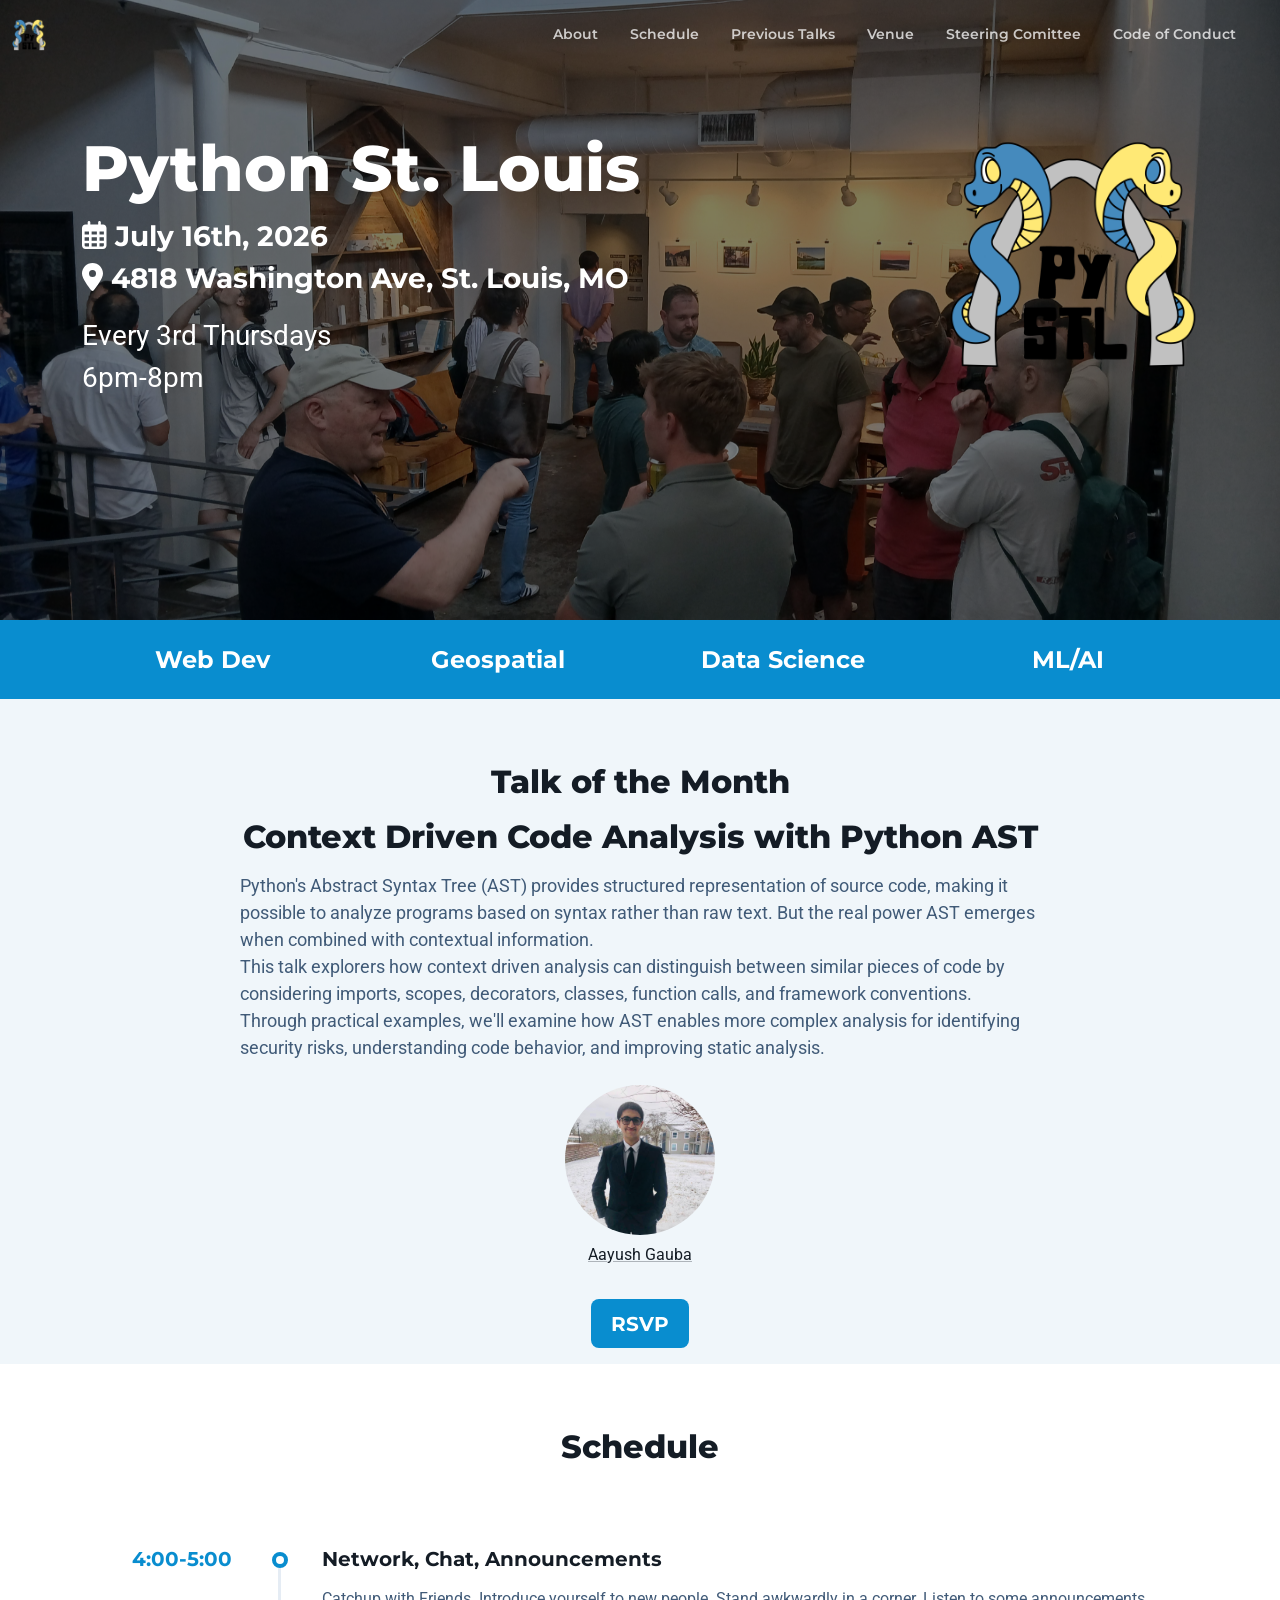
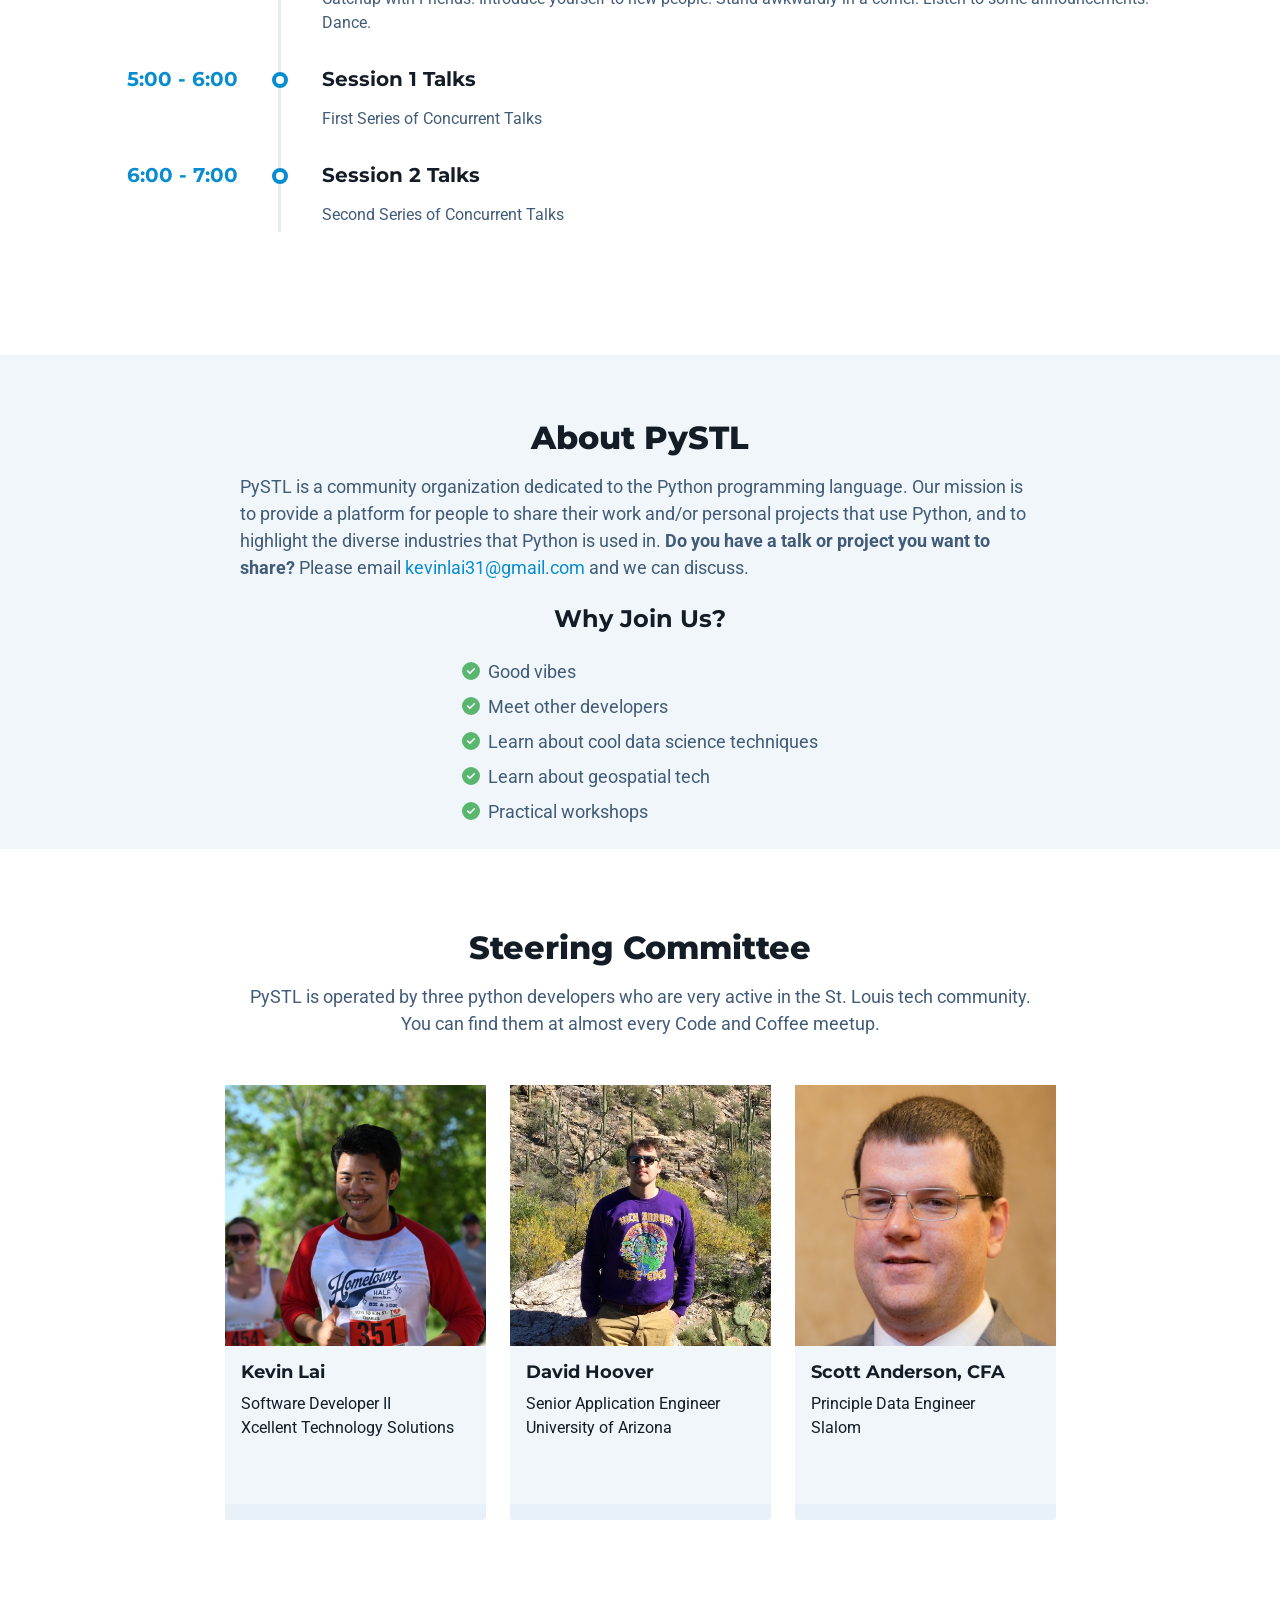
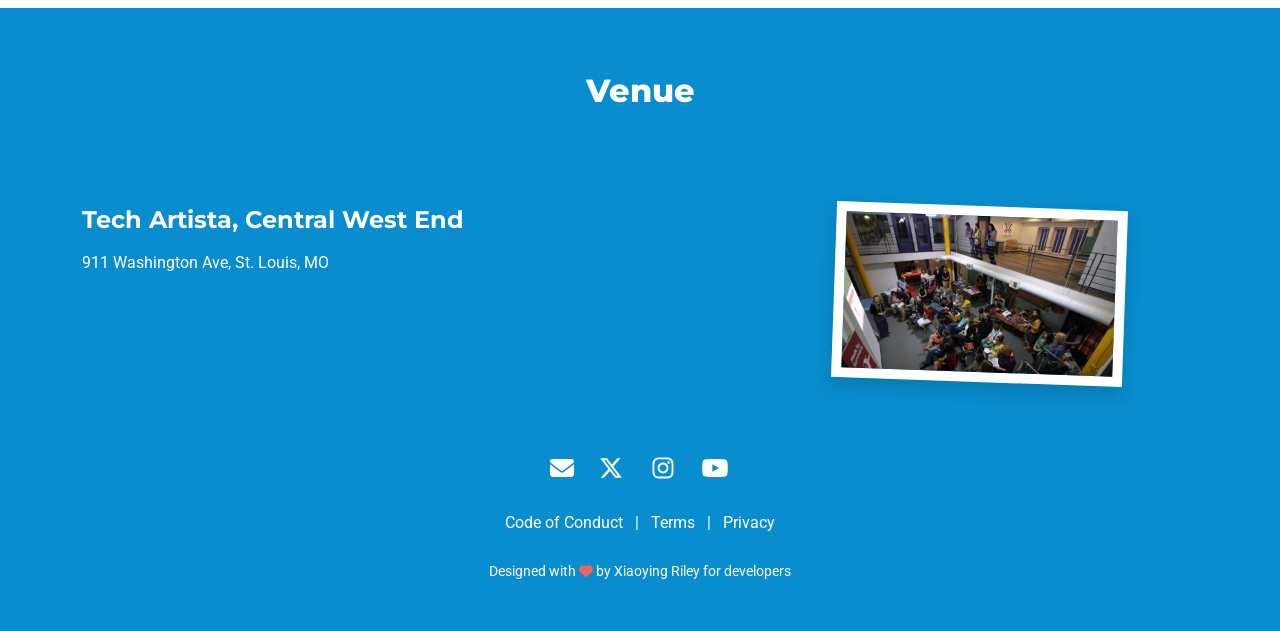
==== commit a687d018: "july talk" ====
--- a/index.html
+++ b/index.html
@@ -106,10 +106,10 @@
 			<div class="hero-text-block">
 				<div class="hero-text-content">
 					<h1 class="hero-heading mb-2">Python St. Louis</h1>
-					<div class="hero-meta mb-3"><i class="far fa-calendar-alt me-2"></i>June 18th, 2026<br /><i
+					<div class="hero-meta mb-3"><i class="far fa-calendar-alt me-2"></i>July 16th, 2026<br /><i
 							class="fas fa-map-marker-alt"></i> <a style="color: white;"
-							href="https://www.google.com/maps?q=911+Washington+Ave,+St.+Louis"
-							target="_blank">911 Washington Ave, St. Louis, MO</a></div>
+							href="https://www.google.com/maps/place/4818+Washington+Ave,+St.+Louis,+MO+63108"
+							target="_blank">4818 Washington Ave, St. Louis, MO</a></div>
 					<div class="hero-intro mb-4">Every 3rd Thursdays<br>6pm-8pm</div>
 					<!-- <div class="hero-cta"><a class="btn btn-primary btn-lg" href="https://themes.3rdwavemedia.com/bootstrap-templates/startup/devconf-free-bootstrap-4-conference-template-for-tech-conferences-and-events/" target="_blank">Get Tickets</a></div> -->
 				</div>
@@ -151,25 +151,27 @@
 	<section id="talk-section" class="about-section section theme-bg-light">
 		<div class="container">
 			<h4 class="section-heading text-center mb-3">Talk of the Month</h4>
-			<h3 class="section-heading text-center mb-3">Python for (Almost) Everything</h3>
+			<h3 class="section-heading text-center mb-3">Context Driven Code Analysis with Python AST</h3>
 
 			<div class="section-intro single-col-max mx-auto mb-4">
-				Join us at Downtown TREX as we celebrate the one year anniversary of PySTL! In this mini conference, we will bring in speakers from industry, researchers, and students to talk about the various ways Python is used. We will cover a broad array of topics such as Web Development, Geospatial, and AI.
+				Python's Abstract Syntax Tree (AST) provides structured representation of source code, making it possible to analyze programs based on syntax rather than raw text. But the real power AST emerges when combined with contextual information.
+				<br>
+				This talk explorers how context driven analysis can distinguish between similar pieces of code by considering imports, scopes, decorators, classes, function calls, and framework conventions. Through practical examples, we'll examine how AST enables more complex analysis for identifying security risks, understanding code behavior, and improving static analysis.
 			</div>
 			<div class="benefits-list text-center mb-3">
 				<div class="profile">
 					<a href="#modal-speaker-1" data-bs-toggle="modal" data-bs-target="#modal-speaker-1">
-						<img class="profile-image rounded-circle mb-2" src="assets/images/speakers/kevin-profile.jpg" alt=""
+						<img class="profile-image rounded-circle mb-2" src="assets/images/speakers/aayush.jpeg" alt=""
 							style="width: 150px; height: auto;">
 						<div class="name"><a class="theme-link" href="#modal-speaker-1" data-bs-toggle="modal"
-								data-bs-target="#modal-speaker-1">Kevin Lai, et. al</a>
+								data-bs-target="#modal-speaker-1">Aayush Gauba</a>
 						</div>
 				</div>
 			</div><!--//benefits-list-->
 
 		</div><!--//container-->
 		<div class="speakers-cta text-center py-3"><a class="btn btn-primary btn-lg"
-				href="https://www.meetup.com/python-stlouis/events/313870807/" target="_blank">RSVP</a>
+				href="https://www.meetup.com/python-stlouis/events/315551680/" target="_blank">RSVP</a>
 		</div>
 		<div style="display:none" class="media-block theme-bg-primary py-5">
 			<div class="container">
@@ -484,7 +486,7 @@
 			<div class="modal-content">
 				<div class="modal-header">
 					<button type="button" class="btn-close" data-bs-dismiss="modal" aria-hidden="true">&times;</button>
-					<h4 id="speaker-1-ModalLabel" class="modal-title sr-only">Kevin Lai, et. al</h4>
+					<h4 id="speaker-1-ModalLabel" class="modal-title sr-only">Aayush Gauba</h4>
 				</div>
 				<div class="modal-body p-0">
 					<div class="theme-bg-light p-5">
@@ -494,9 +496,9 @@
 									src="assets/images/speakers/aayush.jpeg" alt="" />
 							</div>
 							<div class="col text-center text-md-start mx-auto">
-								<h2 class="name mb-2">Kevin Lai</h2>
-								<div class="meta">Software Developer II</div>
-								<div class="meta mb-2">Xcellent Technology Solutions</div>
+								<h2 class="name mb-2">Aayush Gauba</h2>
+								<div class="meta">Researcher</div>
+								<div class="meta mb-2">SIUE</div>
 								<ul class="social-list list-inline mb-0">
 									<li class="list-inline-item"><a
 											href="https://www.linkedin.com/in/aayush-gauba-4b1223161/"><i
@@ -506,7 +508,7 @@
 						</div><!--//row-->
 					</div>
 					<div class="desc p-4 p-lg-5">
-						<p>Kevin Lai is a Software Engineer working at Xcellent Technology Solutions in service of the United States Geological Survey
+						<p>Aayush is a researcher of quantum and hybrid computing at SIUE
 						</p>
 					</div>
 				</div><!--//modal-body-->
